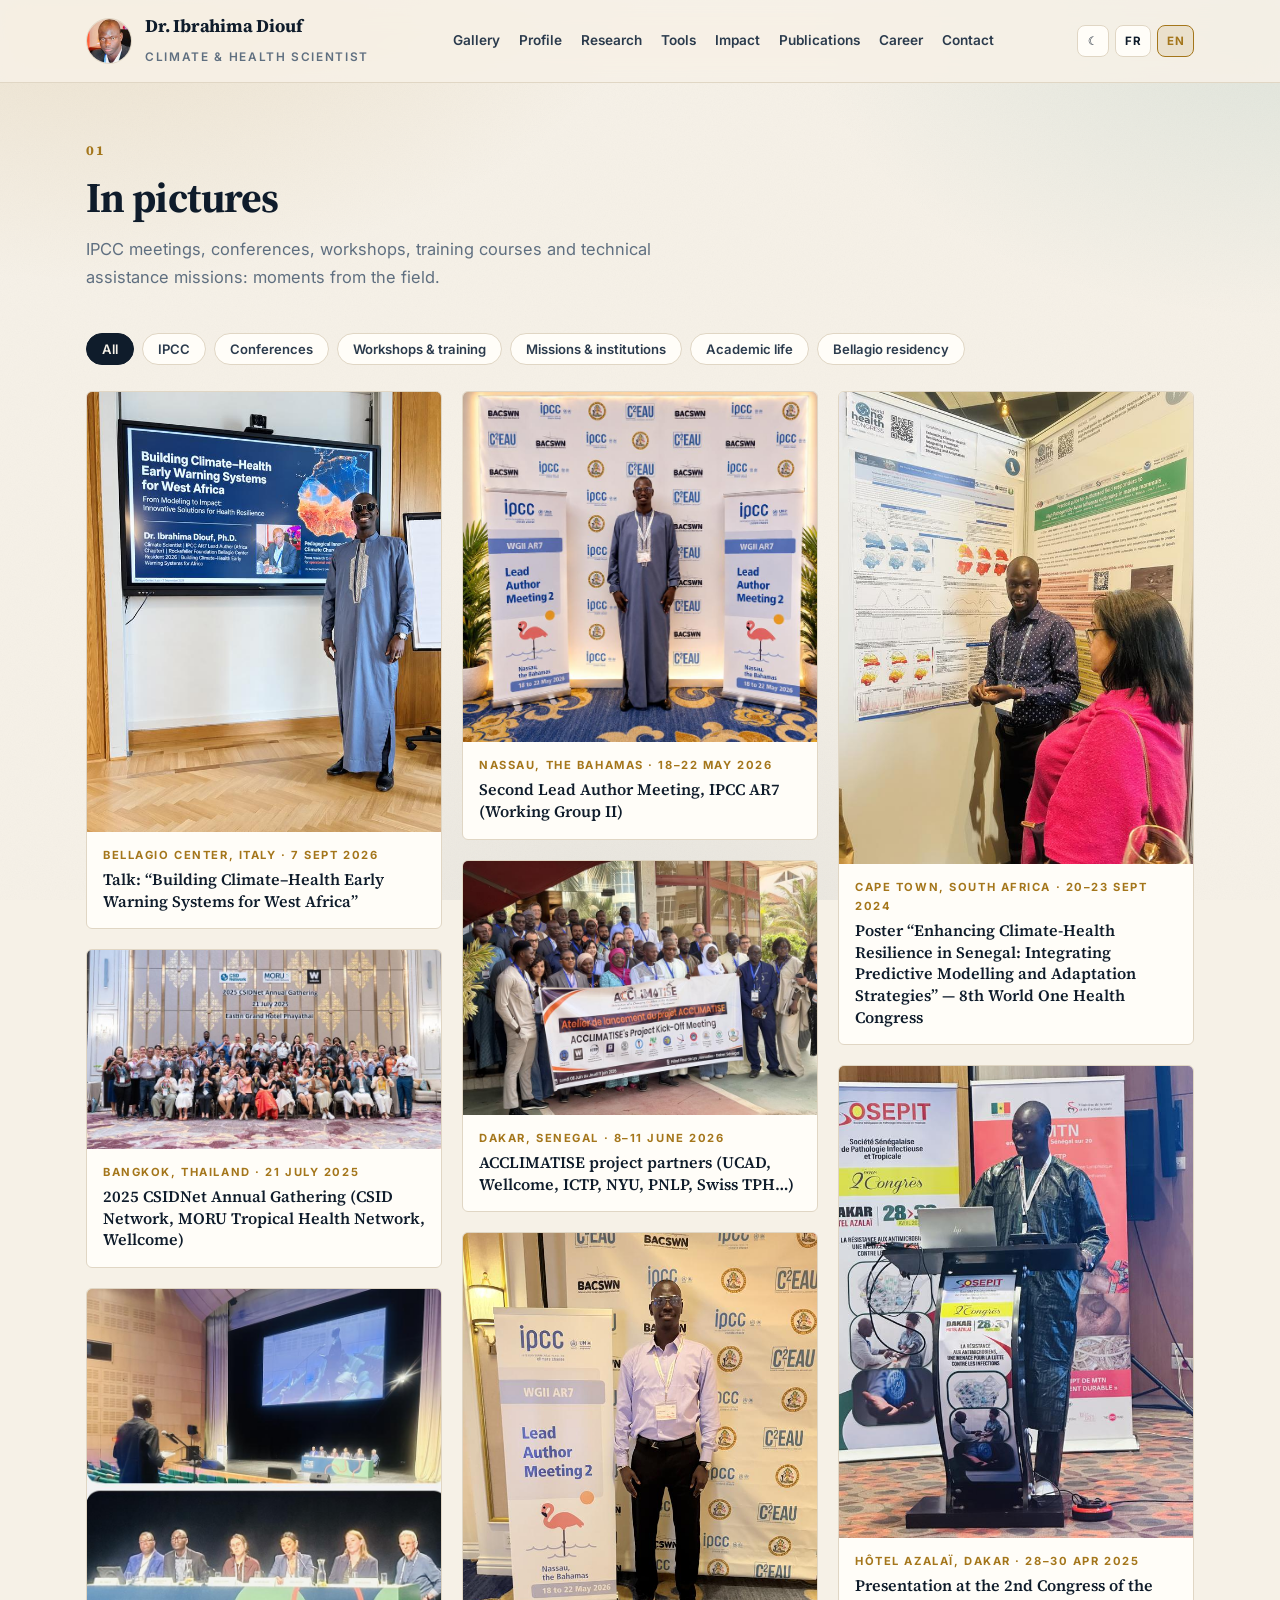
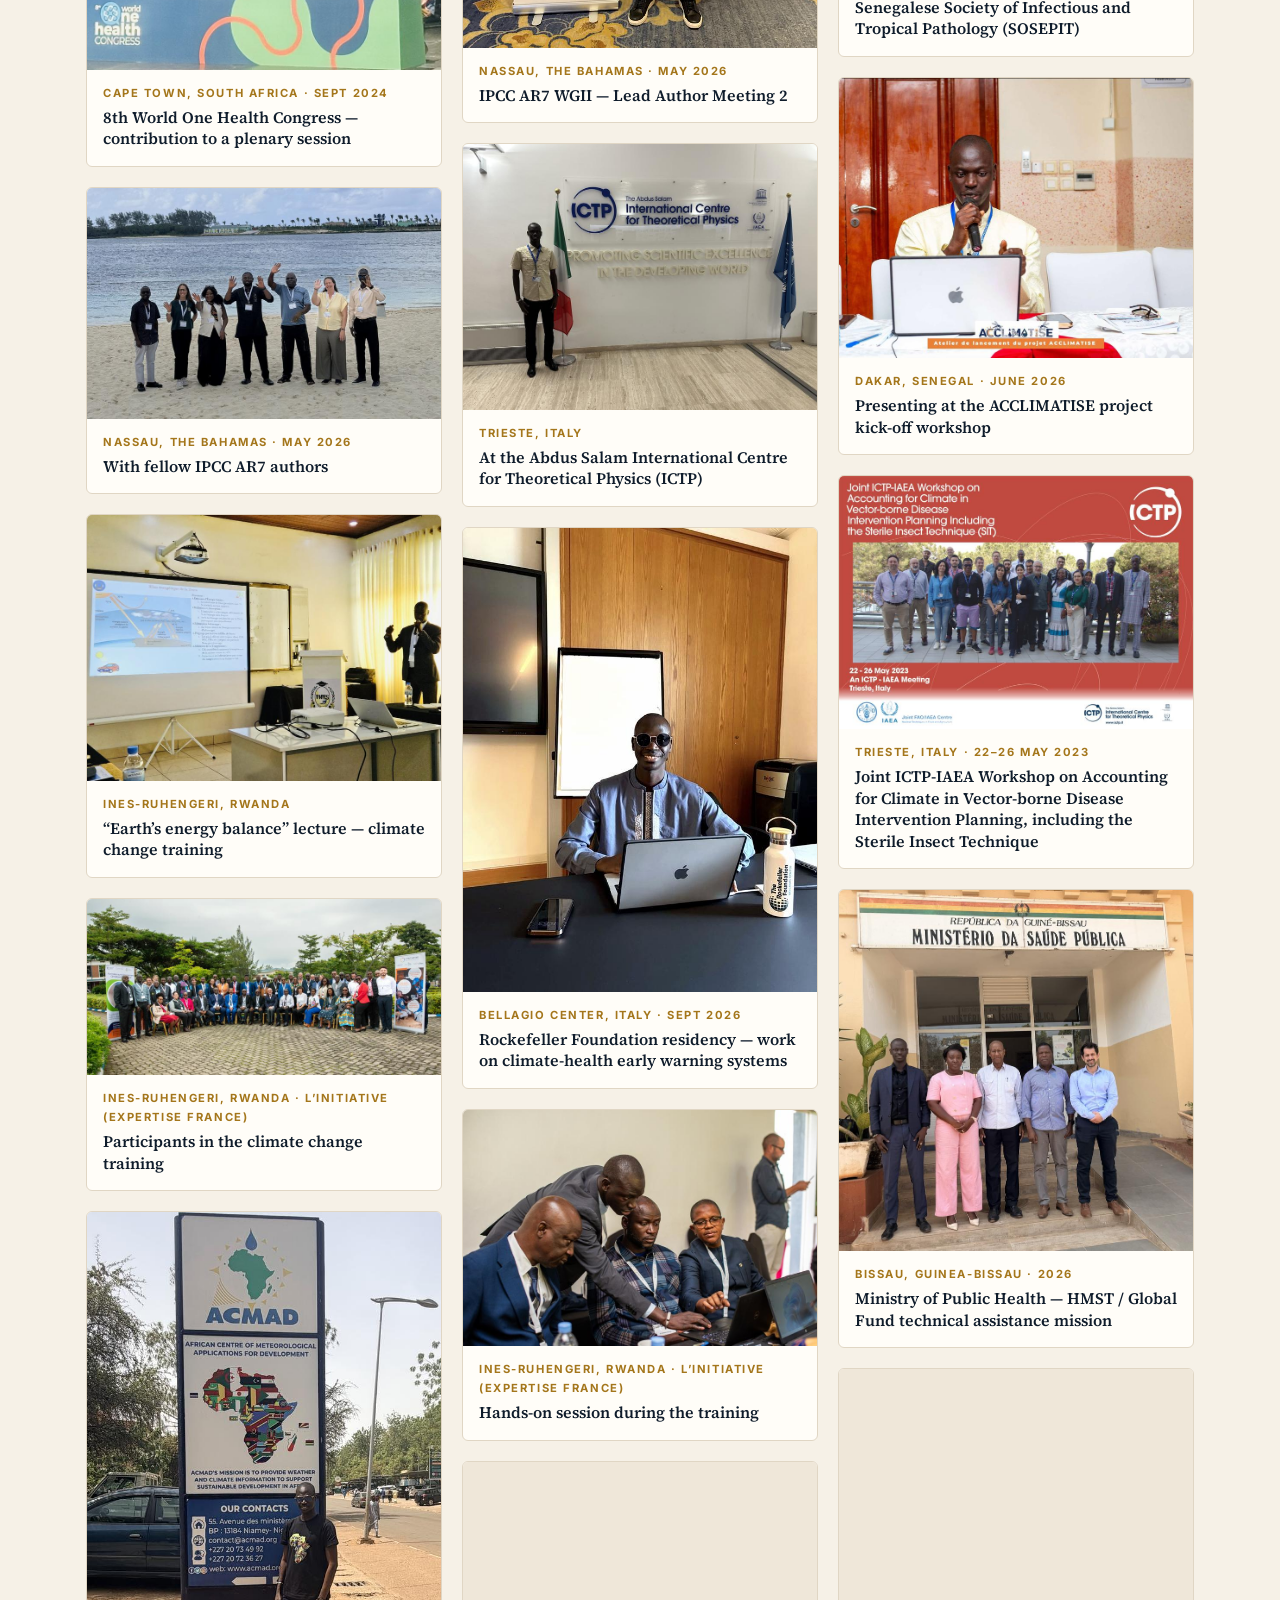
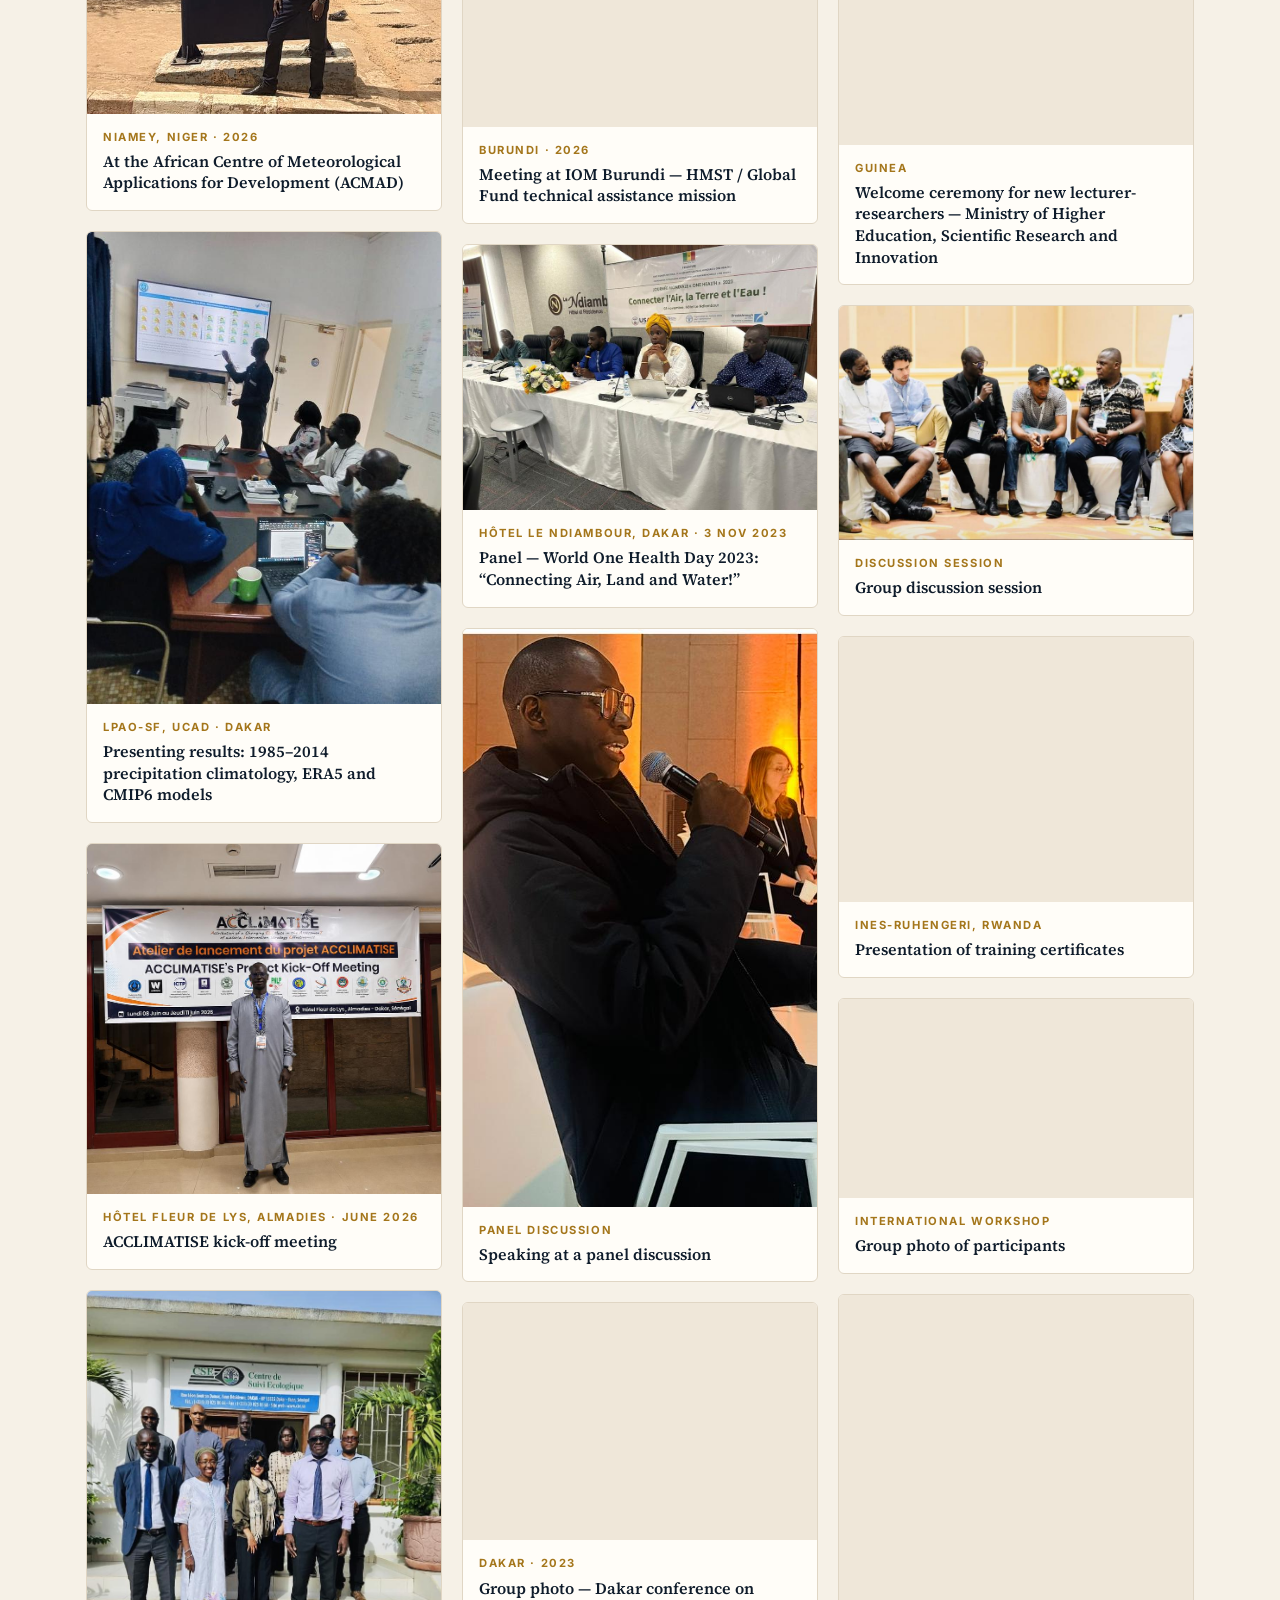
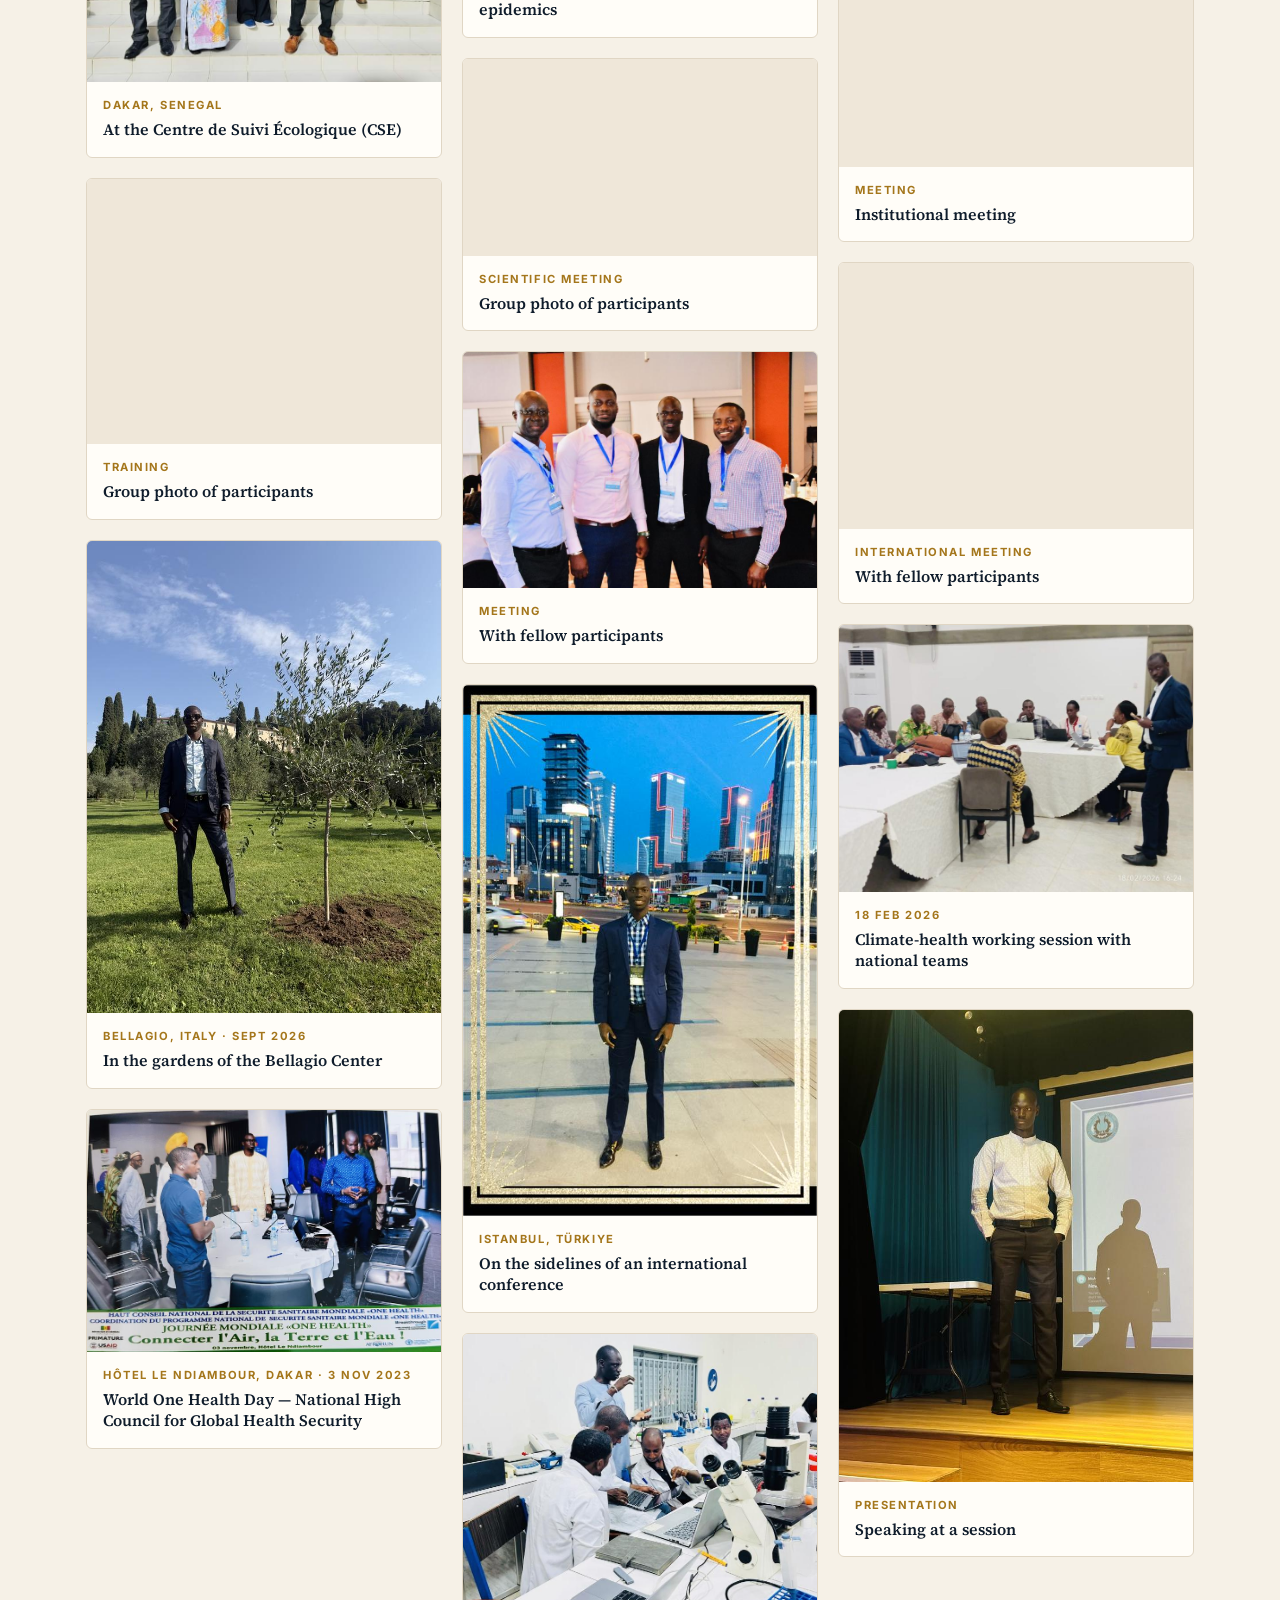
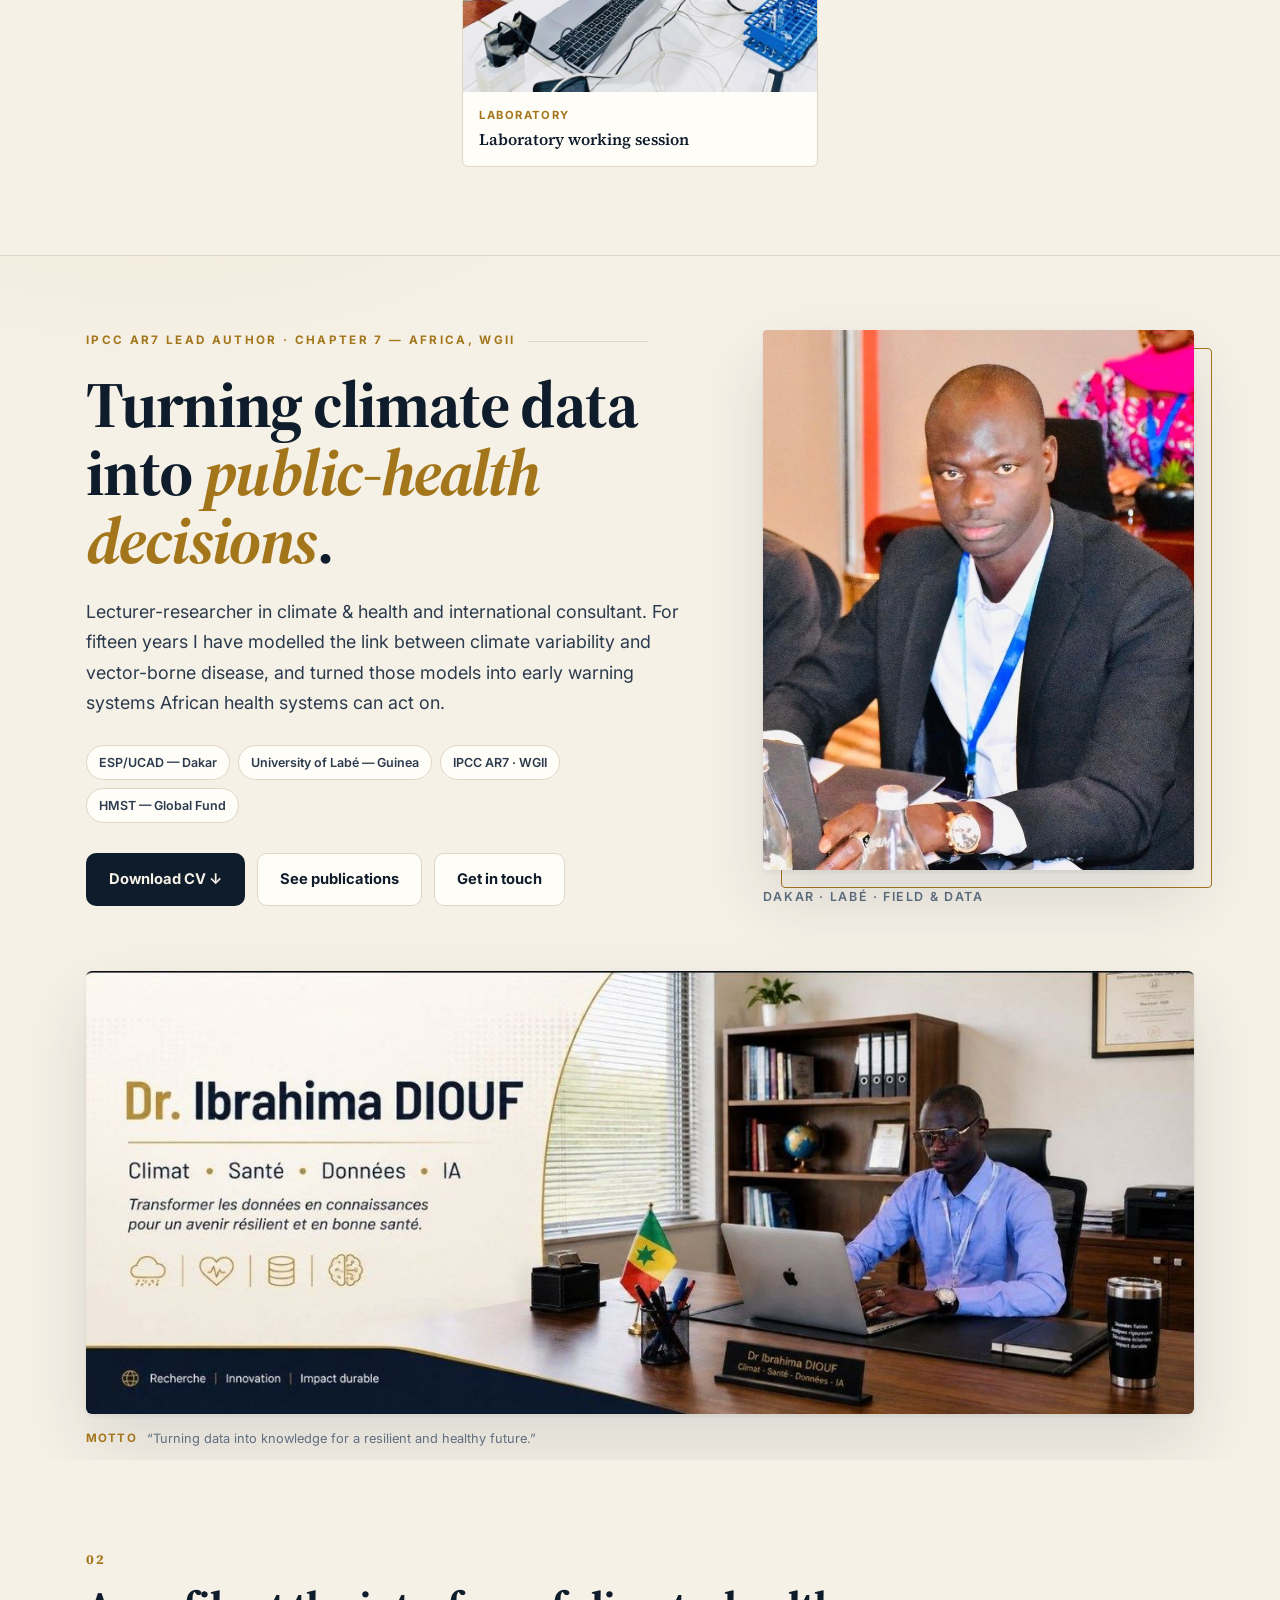
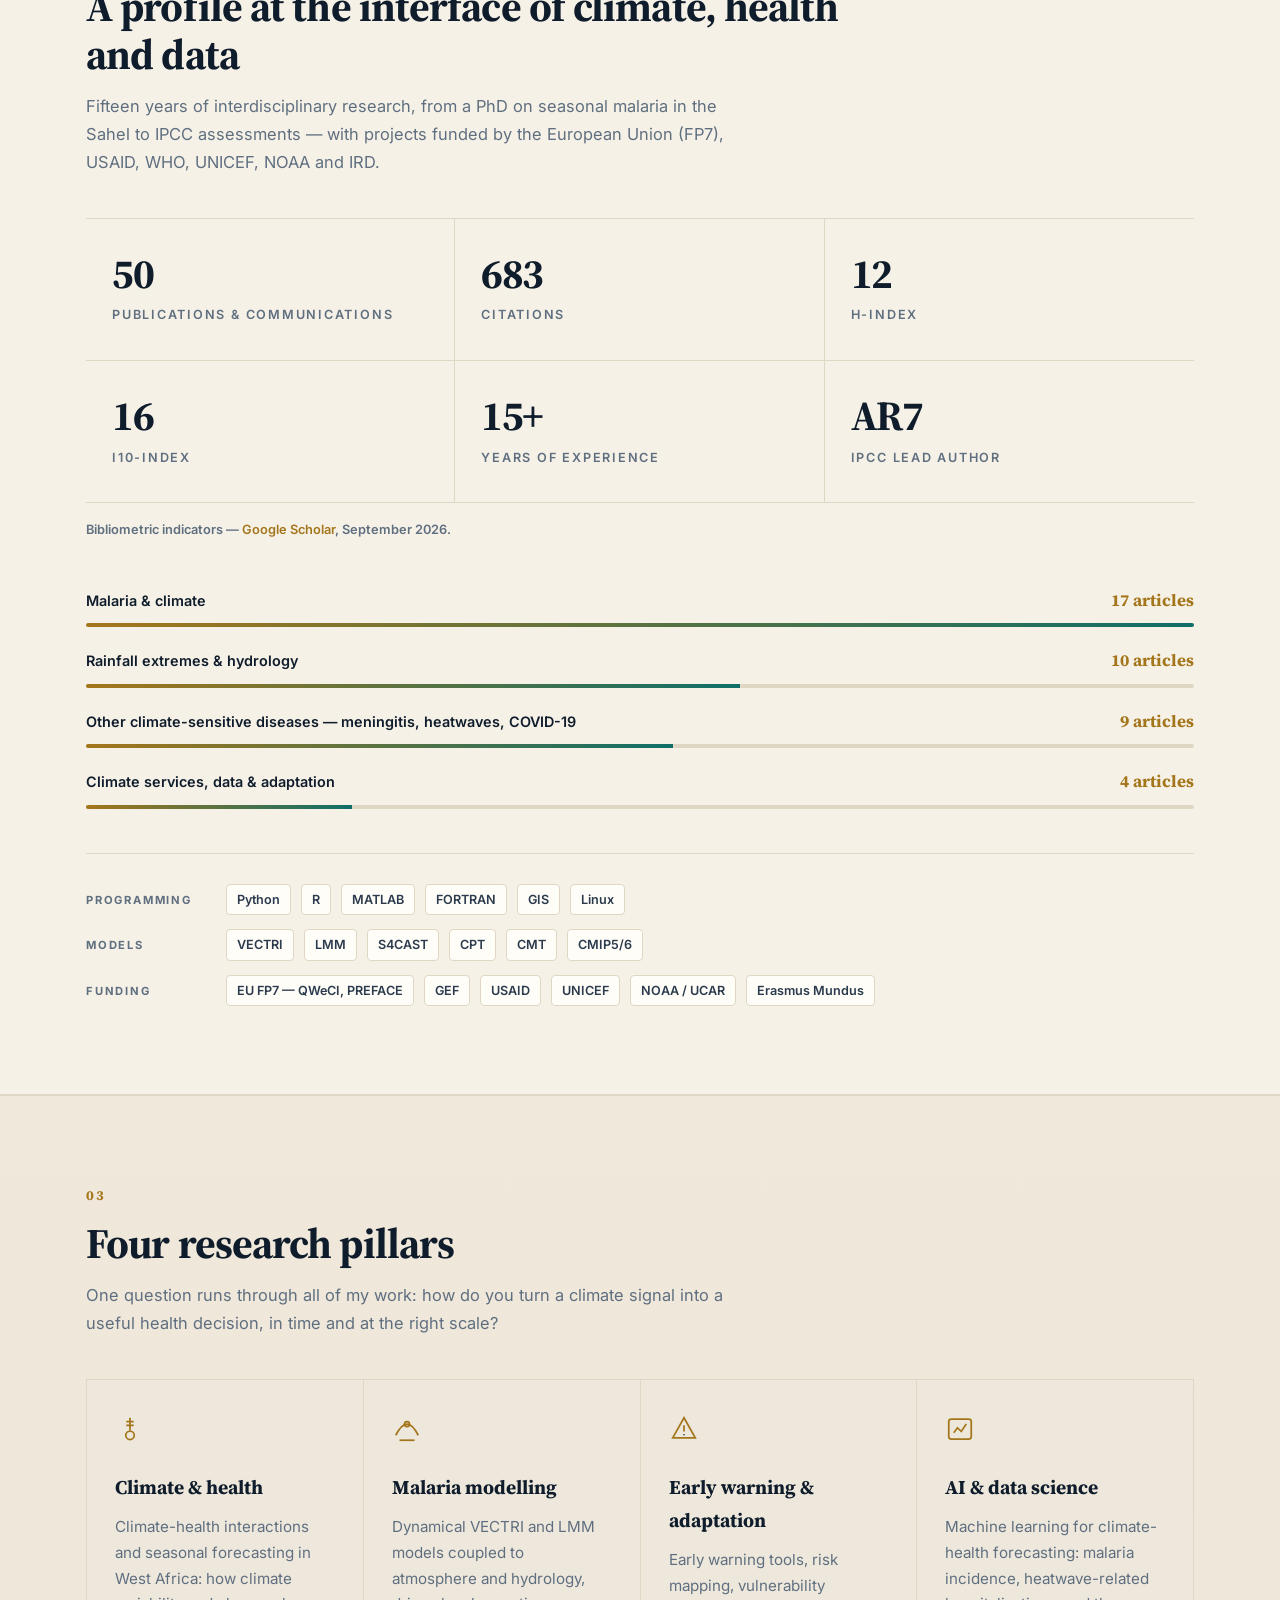
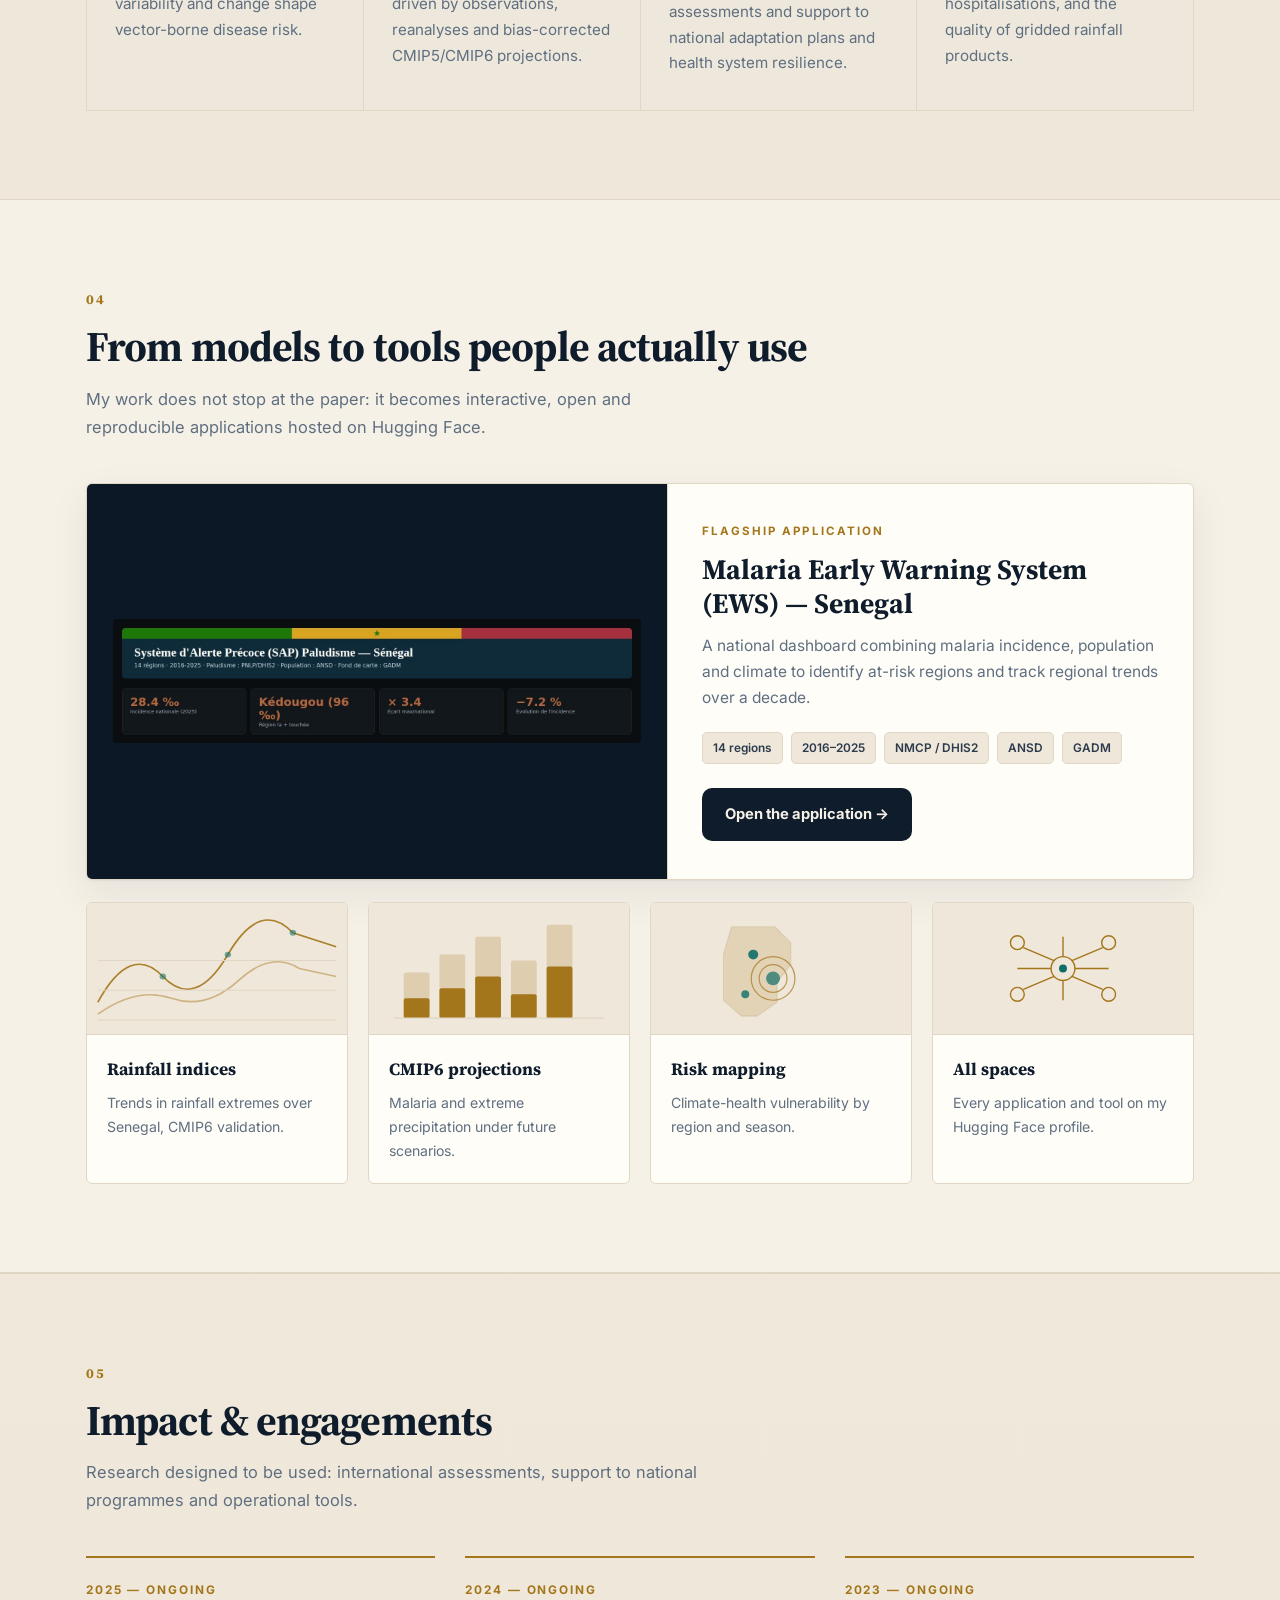
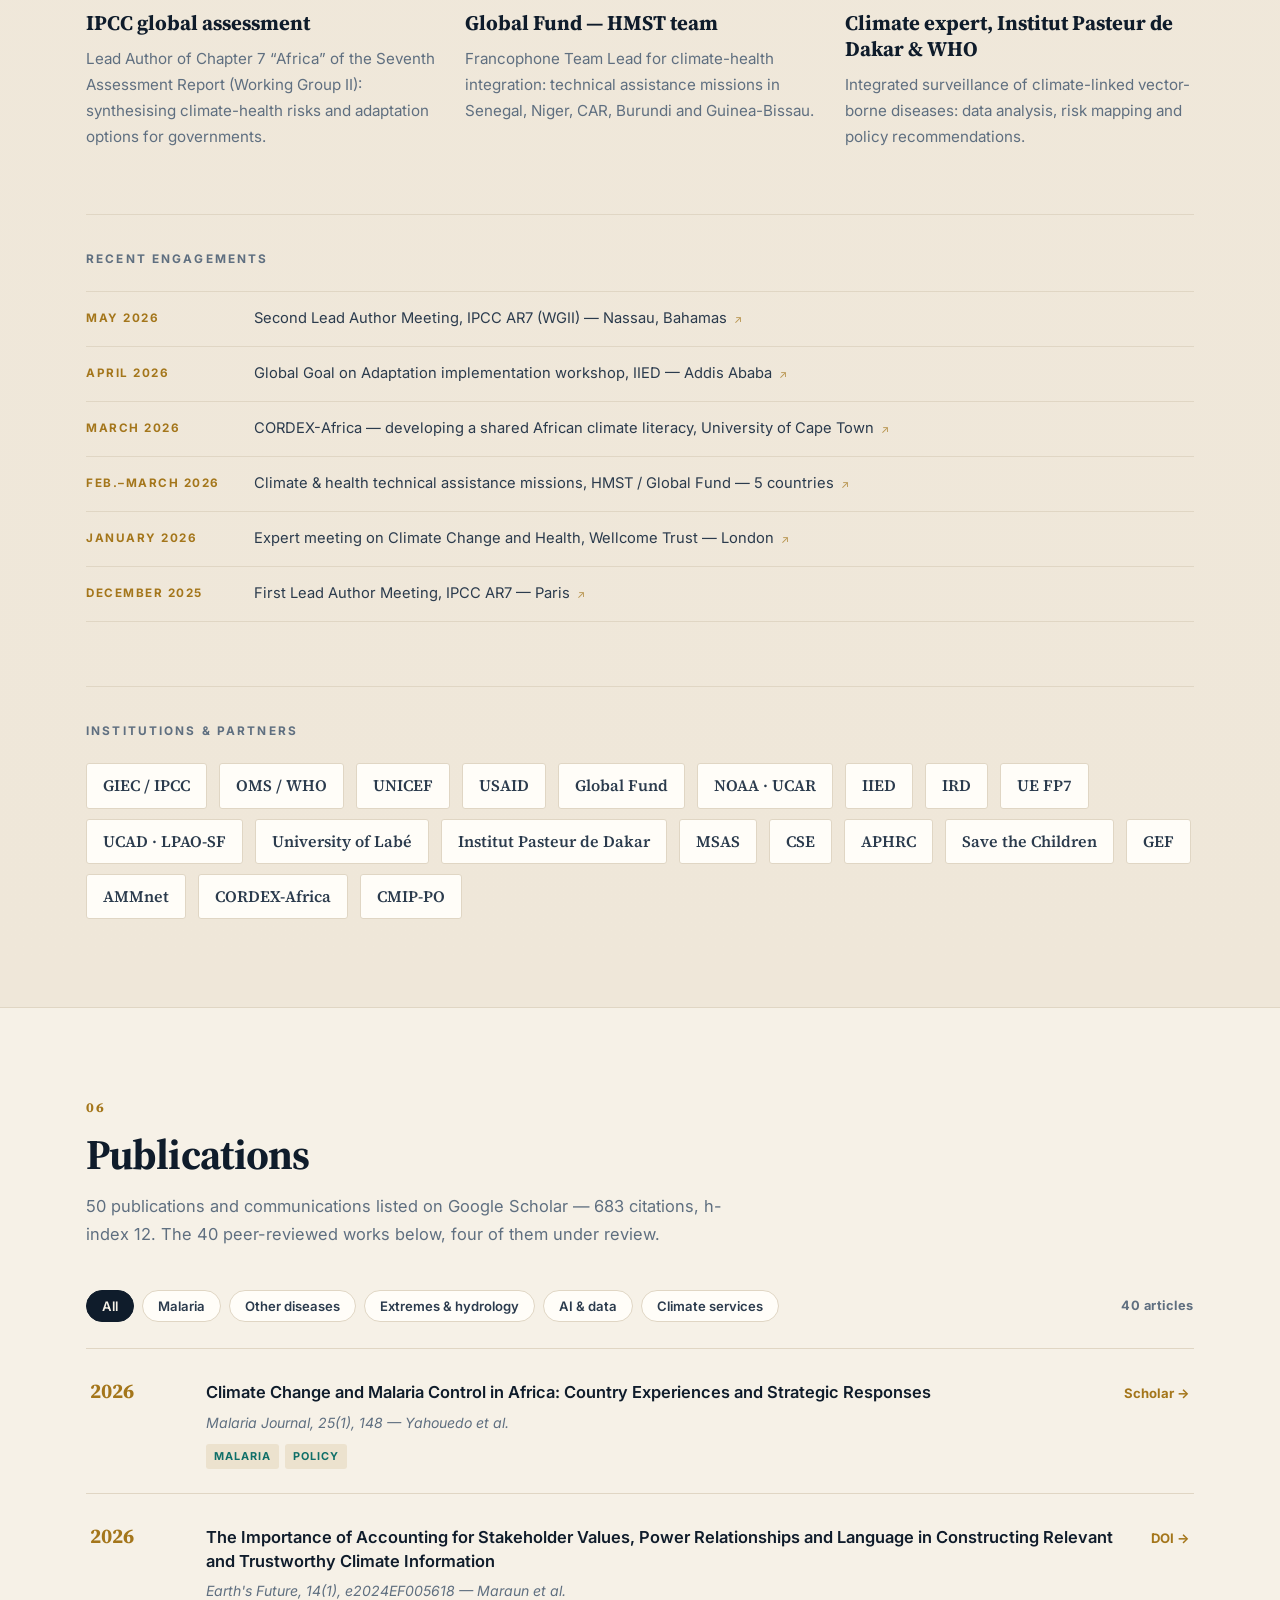
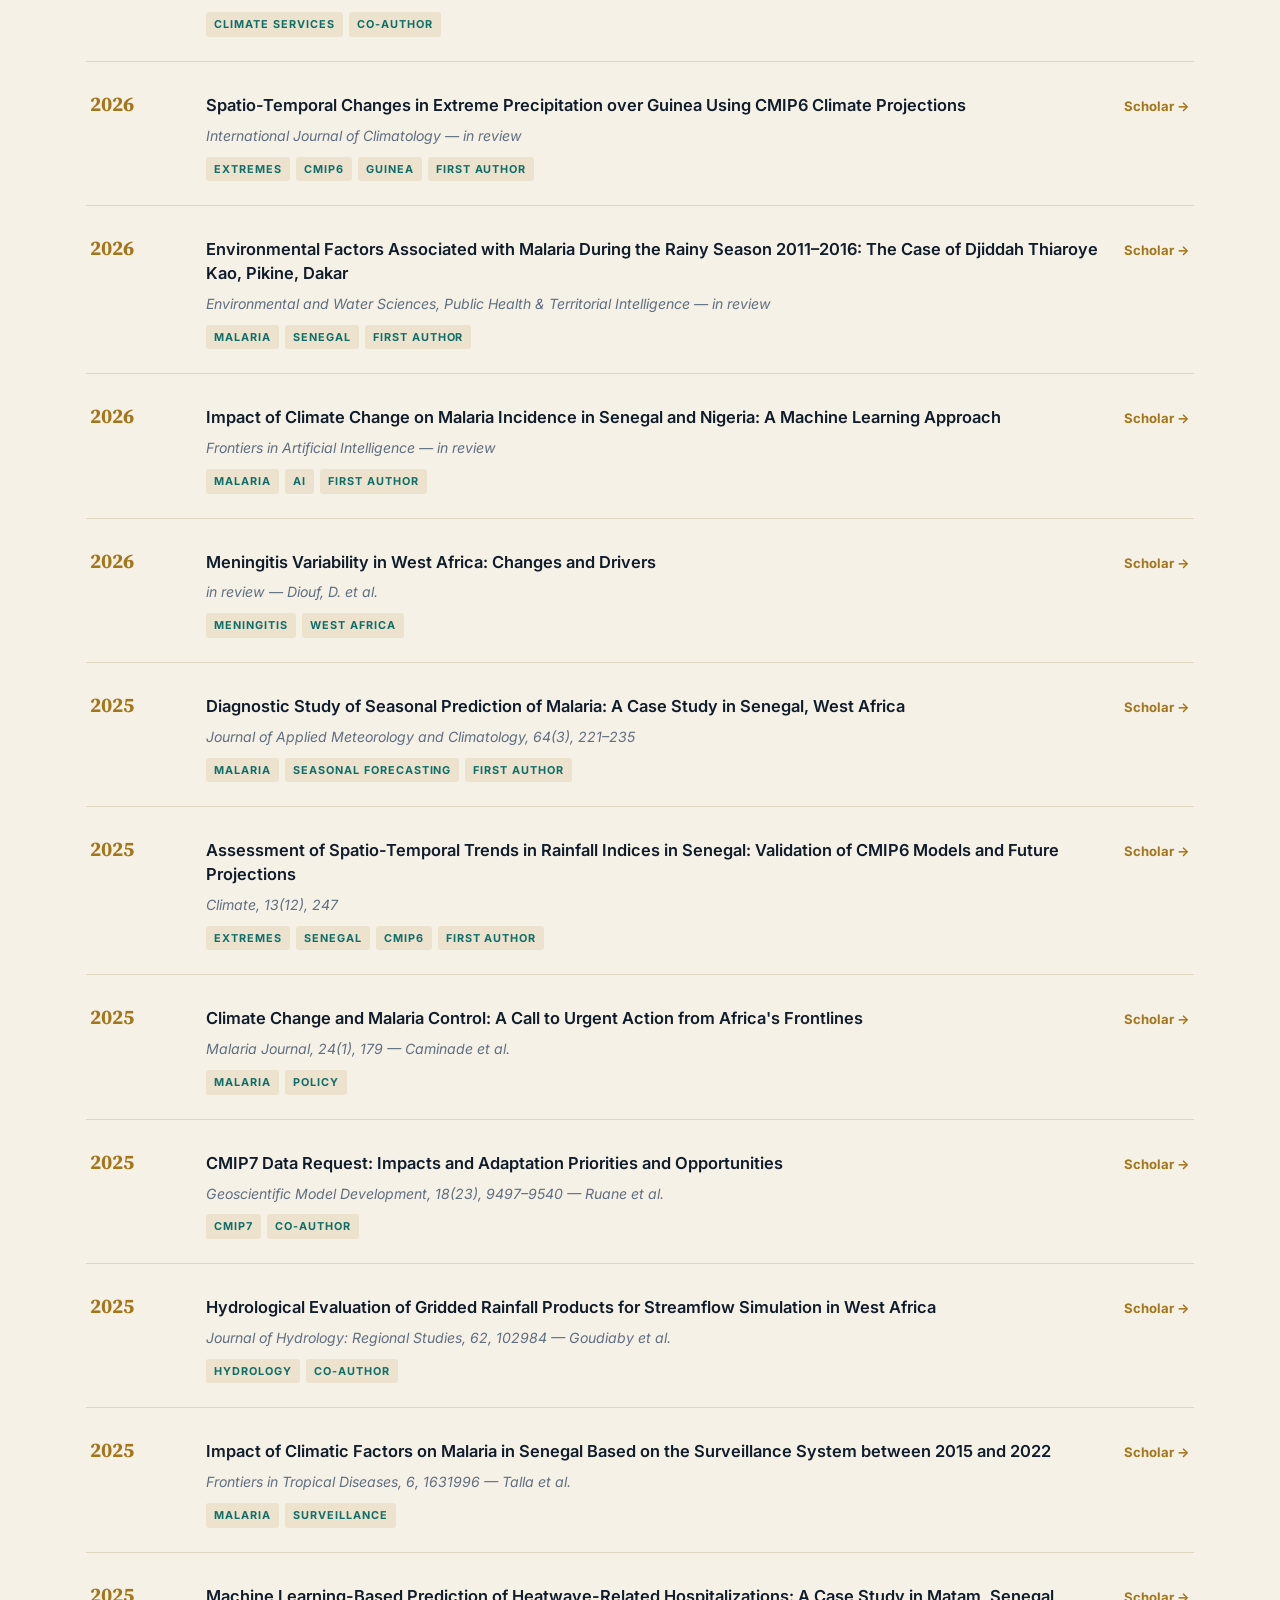
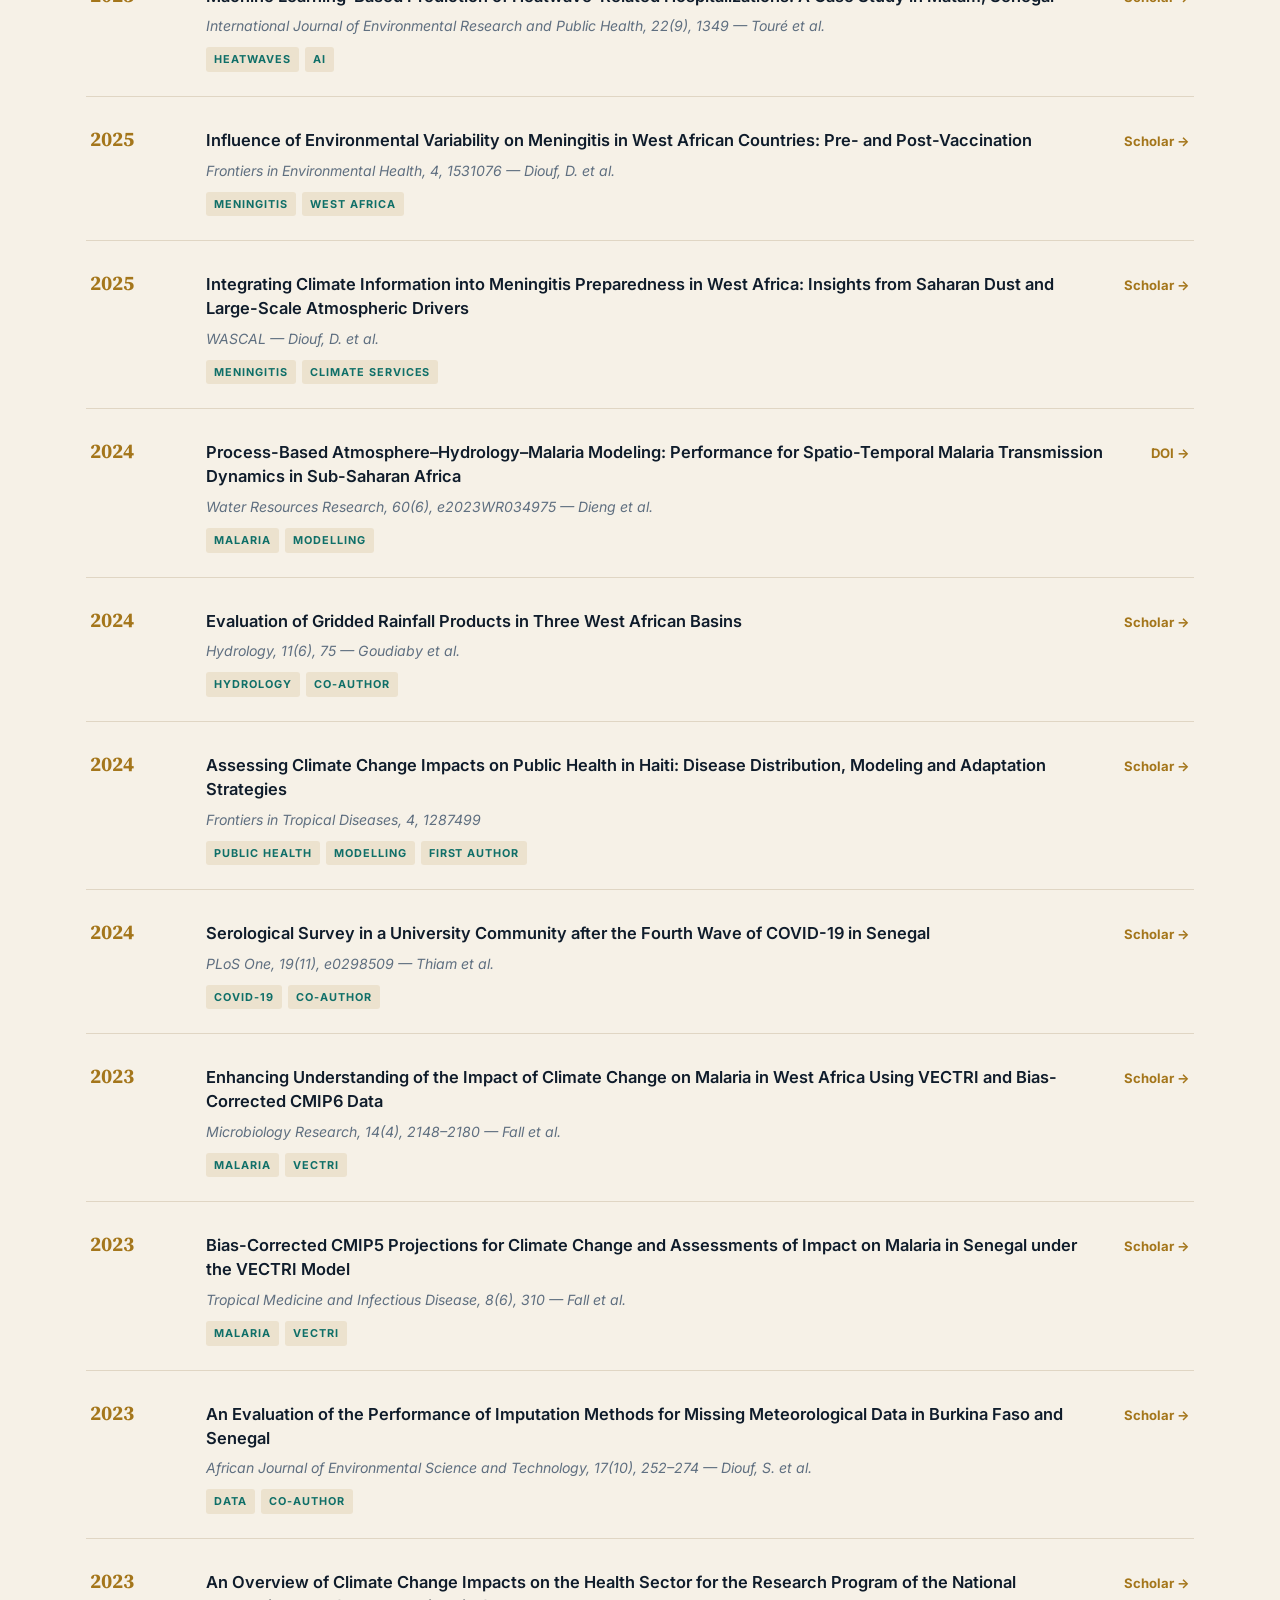
==== index.html @ 61aa3d0d "Add files via upload" ====
<!DOCTYPE html>
<html lang="en">
<head>
<meta charset="utf-8" />
<meta name="viewport" content="width=device-width, initial-scale=1" />
<title>Dr. Ibrahima DIOUF — Climate & Health Scientist</title>
<meta name="description" content="Dr. Ibrahima Diouf — climate &amp; health scientist, IPCC AR7 Lead Author (WGII, Africa chapter), lecturer-researcher and international consultant." />
<meta property="og:title" content="Dr. Ibrahima DIOUF — Climate & Health Scientist" />
<meta property="og:description" content="Climat & santé, alerte précoce, modélisation du paludisme, adaptation, tableaux de bord et publications." />
<meta property="og:type" content="profile" />
<meta property="og:url" content="https://scientific-hub-lab.github.io/Dr-Ibrahima-Diouf/" />
<meta property="og:image" content="https://scientific-hub-lab.github.io/Dr-Ibrahima-Diouf/og-image.jpg" />
<meta property="og:image:width" content="1200" />
<meta property="og:image:height" content="630" />
<meta property="og:image:alt" content="Dr. Ibrahima Diouf - Climate &amp; Health Scientist, IPCC AR7 Lead Author" />
<meta name="twitter:card" content="summary_large_image" />
<meta name="twitter:title" content="Dr. Ibrahima DIOUF - Climate &amp; Health Scientist" />
<meta name="twitter:image" content="https://scientific-hub-lab.github.io/Dr-Ibrahima-Diouf/og-image.jpg" />
<link rel="canonical" href="https://scientific-hub-lab.github.io/Dr-Ibrahima-Diouf/" />
<link rel="icon" type="image/png" href="favicon.png" />
<link rel="apple-touch-icon" href="apple-touch-icon.png" />
<script type="application/ld+json">
{
  "@context": "https://schema.org",
  "@type": "Person",
  "name": "Ibrahima Diouf",
  "honorificPrefix": "Dr.",
  "jobTitle": "Climate & Health Scientist; IPCC AR7 Lead Author (WGII, Chapter 7 Africa)",
  "url": "https://scientific-hub-lab.github.io/Dr-Ibrahima-Diouf/",
  "image": "https://scientific-hub-lab.github.io/Dr-Ibrahima-Diouf/portrait.jpg",
  "affiliation": [
    {"@type": "Organization", "name": "University of Labé, Faculty of Sciences and Techniques", "address": "Hafia, Labé, Guinea"},
    {"@type": "Organization", "name": "Cheikh Anta Diop University (UCAD), Higher Polytechnic School (ESP), LPAO-SF", "address": "Dakar, Senegal"}
  ],
  "alumniOf": {"@type": "CollegeOrUniversity", "name": "Cheikh Anta Diop University (UCAD)"},
  "nationality": "Senegalese",
  "knowsAbout": ["Climate and health", "Malaria modelling", "Early warning systems", "Heatwaves", "Extreme precipitation", "West Africa", "Climate services"],
  "sameAs": [
    "https://scholar.google.com/citations?user=phsMm7sAAAAJ",
    "https://orcid.org/0000-0002-3157-0925",
    "https://www.researchgate.net/profile/Ibrahima-Diouf-8",
    "https://linkedin.com/in/dr-ibrahima-diouf-610872108",
    "https://huggingface.co/idiouf"
  ]
}
</script>
<link rel="preconnect" href="https://fonts.googleapis.com">
<link rel="preconnect" href="https://fonts.gstatic.com" crossorigin>
<link href="https://fonts.googleapis.com/css2?family=Inter:wght@400;500;600;700;800&family=Source+Serif+4:opsz,wght@8..60,400;8..60,600;8..60,700&display=swap" rel="stylesheet">
<style>
:root{
  --paper:#f6f1e7;
  --paper2:#efe7d9;
  --surface:#fffdf8;
  --ink:#0f1c2b;
  --ink-soft:#2b3b4d;
  --muted:#5f6f80;
  --rule:#e0d6c4;
  --gold:#a4761b;
  --gold-soft:rgba(164,118,27,.12);
  --navy:#123252;
  --teal:#0f6f68;
  --shadow:0 1px 2px rgba(16,30,48,.05), 0 14px 40px rgba(16,30,48,.07);
  --shadow-lg:0 2px 4px rgba(16,30,48,.06), 0 30px 70px rgba(16,30,48,.12);
  --maxw:1160px;
  --glow1:rgba(164,118,27,.16);
  --glow2:rgba(15,111,104,.10);
  --glow3:rgba(18,50,82,.07);
  --noise:url("data:image/svg+xml;utf8,<svg xmlns='http://www.w3.org/2000/svg' width='180' height='180'><filter id='n'><feTurbulence type='fractalNoise' baseFrequency='.85' numOctaves='3' stitchTiles='stitch'/><feColorMatrix type='saturate' values='0'/></filter><rect width='180' height='180' filter='url(%23n)' opacity='.05'/></svg>");
  --serif:"Source Serif 4", Georgia, "Times New Roman", serif;
  --sans:"Inter", system-ui, -apple-system, "Segoe UI", Roboto, Arial, sans-serif;
}
html[data-theme="dark"]{
  --paper:#070e18;
  --paper2:#0b1826;
  --surface:#101f2f;
  --ink:#f1f6fb;
  --ink-soft:#dbe6f1;
  --muted:#9db0c3;
  --rule:rgba(255,255,255,.11);
  --gold:#e2b869;
  --gold-soft:rgba(226,184,105,.14);
  --navy:#8fc0ef;
  --teal:#4fd1c5;
  --shadow:0 1px 2px rgba(0,0,0,.4), 0 14px 40px rgba(0,0,0,.35);
  --shadow-lg:0 2px 4px rgba(0,0,0,.45), 0 30px 70px rgba(0,0,0,.5);
  --glow1:rgba(226,184,105,.13);
  --glow2:rgba(79,209,197,.09);
  --glow3:rgba(90,150,220,.08);
  --noise:url("data:image/svg+xml;utf8,<svg xmlns='http://www.w3.org/2000/svg' width='180' height='180'><filter id='n'><feTurbulence type='fractalNoise' baseFrequency='.85' numOctaves='3' stitchTiles='stitch'/><feColorMatrix type='saturate' values='0'/></filter><rect width='180' height='180' filter='url(%23n)' opacity='.045'/></svg>");
}
*{box-sizing:border-box}
html,body{margin:0;padding:0}
html{scroll-behavior:smooth;scroll-padding-top:96px}
body{
  background-color:var(--paper);
  background-image:
    radial-gradient(1000px 620px at 6% -10%, var(--glow1), transparent 60%),
    radial-gradient(820px 520px at 100% 2%, var(--glow2), transparent 58%),
    radial-gradient(900px 700px at 50% 108%, var(--glow3), transparent 62%),
    var(--noise);
  background-attachment:fixed,fixed,fixed,fixed;
  background-repeat:no-repeat,no-repeat,no-repeat,repeat;
  color:var(--ink);
  font-family:var(--sans);font-size:17px;line-height:1.7;
  -webkit-font-smoothing:antialiased;
  transition:background-color .35s ease,color .35s ease;
}
a{color:inherit;text-decoration:none}
img{max-width:100%;display:block}
.wrap{max-width:var(--maxw);margin:0 auto;padding:0 26px}
.serif{font-family:var(--serif)}

/* ---------- header ---------- */
header.site{
  position:sticky;top:0;z-index:80;
  background:color-mix(in srgb, var(--paper) 88%, transparent);
  backdrop-filter:saturate(180%) blur(14px);
  border-bottom:1px solid var(--rule);
}
.hrow{display:flex;align-items:center;justify-content:space-between;gap:18px;padding:12px 0}
.ident{display:flex;align-items:center;gap:13px;min-width:0}
.ident img{width:46px;height:46px;border-radius:50%;object-fit:cover;border:1px solid var(--rule);flex:none}
.ident .nm{font-family:var(--serif);font-weight:700;font-size:1.12rem;line-height:1.1;letter-spacing:-.2px;white-space:nowrap}
.ident .rl{font-size:.74rem;letter-spacing:.14em;text-transform:uppercase;color:var(--muted);font-weight:600;white-space:nowrap}
nav.main{display:flex;align-items:center;gap:19px}
nav.main a{font-size:.85rem;font-weight:600;color:var(--ink-soft);position:relative;padding:4px 0;white-space:nowrap}
nav.main a::after{content:"";position:absolute;left:0;right:100%;bottom:0;height:1.5px;background:var(--gold);transition:right .28s ease}
nav.main a:hover::after{right:0}
.tools{display:flex;align-items:center;gap:6px}
.tbtn{
  border:1px solid var(--rule);background:var(--surface);color:var(--ink);
  font-family:var(--sans);font-size:.72rem;font-weight:700;letter-spacing:.04em;
  height:32px;min-width:32px;padding:0 9px;border-radius:8px;cursor:pointer;
  display:inline-flex;align-items:center;justify-content:center;transition:.2s ease;
}
.tbtn:hover{border-color:var(--gold);color:var(--gold)}
.tbtn[aria-pressed="true"]{background:var(--gold-soft);border-color:var(--gold);color:var(--gold)}
.burger{display:none;flex-direction:column;gap:4px;padding:8px;border:1px solid var(--rule);border-radius:8px;background:var(--surface);cursor:pointer}
.burger span{width:18px;height:1.6px;background:var(--ink);display:block}

/* ---------- hero ---------- */
.hero{padding:74px 0 10px;position:relative;overflow:hidden}
.hero::before{
  content:"";position:absolute;inset:-160px 0 auto 0;height:420px;pointer-events:none;
  background:radial-gradient(60% 100% at 12% 0%, var(--gold-soft), transparent 72%);opacity:.6;
}
.hero-grid{display:grid;grid-template-columns:1.18fr .82fr;gap:56px;align-items:center;position:relative}
.kicker{display:flex;align-items:center;gap:12px;margin-bottom:20px}
.kicker span{font-size:.73rem;letter-spacing:.2em;text-transform:uppercase;font-weight:700;color:var(--gold)}
.kicker i{flex:1;height:1px;background:var(--rule);display:block;max-width:120px}
h1.display{
  font-family:var(--serif);font-weight:700;
  font-size:clamp(2.5rem,5.1vw,4.15rem);line-height:1.04;letter-spacing:-1.6px;
  margin:0 0 22px;
}
h1.display em{font-style:italic;color:var(--gold)}
.lead{font-size:1.12rem;color:var(--ink-soft);max-width:60ch;margin:0 0 26px}
.cred{display:flex;flex-wrap:wrap;gap:8px;margin-bottom:30px}
.cred a,.cred span{
  font-size:.78rem;font-weight:600;color:var(--ink-soft);
  border:1px solid var(--rule);background:var(--surface);
  padding:6px 12px;border-radius:999px;transition:.2s ease;
}
.cred a:hover{border-color:var(--gold);color:var(--gold)}
.cta{display:flex;flex-wrap:wrap;gap:12px}
.btn{
  display:inline-flex;align-items:center;gap:9px;padding:13px 22px;border-radius:10px;
  font-weight:700;font-size:.92rem;border:1px solid transparent;transition:.22s ease;
}
.btn.solid{background:var(--ink);color:var(--paper)}
.btn.solid:hover{transform:translateY(-2px);box-shadow:var(--shadow)}
.btn.ghost{border-color:var(--rule);background:var(--surface);color:var(--ink)}
.btn.ghost:hover{border-color:var(--gold);color:var(--gold);transform:translateY(-2px)}
.portrait{position:relative}
.portrait img{
  width:100%;aspect-ratio:4/5;object-fit:cover;object-position:50% 14%;
  border-radius:4px;box-shadow:var(--shadow-lg);
}
.portrait::after{
  content:"";position:absolute;inset:18px -18px -18px 18px;border:1px solid var(--gold);
  border-radius:4px;z-index:-1;
}
.pcap{
  margin-top:16px;font-size:.78rem;letter-spacing:.13em;text-transform:uppercase;
  color:var(--muted);font-weight:600;
}
figure.banner{margin:64px 0 0}
figure.banner img{border-radius:6px;box-shadow:var(--shadow-lg);width:100%}
figure.banner figcaption{
  margin-top:14px;font-size:.8rem;color:var(--muted);
  display:flex;gap:10px;align-items:center;
}
figure.banner figcaption b{color:var(--gold);font-weight:700;letter-spacing:.1em;text-transform:uppercase;font-size:.72rem}

/* ---------- sections ---------- */
section{padding:88px 0;position:relative;background:transparent}
.sec-head{margin-bottom:42px;max-width:760px}
.sec-num{
  font-family:var(--serif);font-size:.85rem;font-weight:700;color:var(--gold);
  letter-spacing:.18em;display:block;margin-bottom:12px;
}
.sec-head h2{
  font-family:var(--serif);font-weight:700;font-size:clamp(1.9rem,3.3vw,2.9rem);
  line-height:1.12;letter-spacing:-.9px;margin:0 0 14px;
}
.sec-head p{color:var(--muted);margin:0;font-size:1.03rem;max-width:64ch}
.rule{height:1px;background:var(--rule);border:0;margin:0}
.alt{background:linear-gradient(180deg, color-mix(in srgb, var(--paper2) 92%, transparent), var(--paper2));border-block:1px solid var(--rule)}

/* ---------- metrics ---------- */
.metrics{display:grid;grid-template-columns:repeat(4,1fr);gap:0;border-top:1px solid var(--rule);border-bottom:1px solid var(--rule)}
.metric{padding:34px 26px;border-right:1px solid var(--rule)}
.metric:last-child{border-right:0}
.metric .val{font-family:var(--serif);font-weight:700;font-size:2.9rem;line-height:1;letter-spacing:-1.5px}
.metric .lbl{margin-top:10px;font-size:.79rem;letter-spacing:.14em;text-transform:uppercase;color:var(--muted);font-weight:600}
.bars{display:grid;grid-template-columns:repeat(auto-fit,minmax(280px,1fr));gap:26px 48px;margin-top:52px}
.bar-row .bt{display:flex;justify-content:space-between;font-size:.88rem;font-weight:600;margin-bottom:9px}
.bar-row .bt span:last-child{color:var(--gold);font-variant-numeric:tabular-nums}
.track{height:4px;background:var(--rule);border-radius:99px;overflow:hidden}
.fill{height:100%;width:0;background:linear-gradient(90deg,var(--gold),var(--teal));transition:width 1.5s cubic-bezier(.2,.8,.2,1)}

/* ---------- pillars ---------- */
.pillars{display:grid;grid-template-columns:repeat(auto-fit,minmax(250px,1fr));gap:1px;background:var(--rule);border:1px solid var(--rule)}
.pillar{background:color-mix(in srgb, var(--surface) 55%, transparent);padding:34px 28px;transition:.3s ease}
.pillar:hover{background:var(--surface)}
.pillar svg{width:30px;height:30px;stroke:var(--gold);fill:none;stroke-width:1.4;margin-bottom:18px}
.pillar h3{font-family:var(--serif);font-size:1.22rem;margin:0 0 10px;font-weight:700}
.pillar p{margin:0;color:var(--muted);font-size:.95rem}
.alt .pillar{background:color-mix(in srgb, var(--surface) 45%, transparent)}
.alt .pillar:hover{background:var(--surface)}

/* ---------- dashboards ---------- */
.dash-feature{
  display:grid;grid-template-columns:1.05fr .95fr;gap:0;
  border:1px solid var(--rule);border-radius:6px;overflow:hidden;background:var(--surface);
  box-shadow:var(--shadow);
}
.dash-feature .shot{background:#0d1826;display:flex;align-items:center;justify-content:center;padding:26px;border-right:1px solid var(--rule)}
.dash-feature .shot img{width:100%;height:auto;object-fit:contain;border-radius:4px}
.dash-feature .meta{padding:38px 34px}
.tagline{font-size:.72rem;letter-spacing:.18em;text-transform:uppercase;color:var(--gold);font-weight:700}
.dash-feature h3{font-family:var(--serif);font-size:1.75rem;margin:12px 0 12px;line-height:1.2}
.dash-feature p{color:var(--muted);margin:0 0 20px;font-size:.97rem}
.kv{display:flex;flex-wrap:wrap;gap:8px;margin-bottom:24px}
.kv span{font-size:.74rem;font-weight:600;color:var(--ink-soft);background:var(--paper2);border:1px solid var(--rule);padding:5px 10px;border-radius:5px}
.dash-grid{display:grid;grid-template-columns:repeat(auto-fit,minmax(240px,1fr));gap:20px;margin-top:22px}
.dash-card{
  border:1px solid var(--rule);border-radius:6px;overflow:hidden;background:var(--surface);
  transition:.28s ease;display:flex;flex-direction:column;
}
.dash-card:hover{transform:translateY(-4px);box-shadow:var(--shadow-lg);border-color:var(--gold)}
.dash-card .thumb{height:132px;background:var(--paper2);border-bottom:1px solid var(--rule)}
.dash-card .thumb svg{width:100%;height:100%}
.dash-card .body{padding:20px}
.dash-card h4{font-family:var(--serif);font-size:1.08rem;margin:0 0 7px}
.dash-card p{margin:0;font-size:.88rem;color:var(--muted)}

/* ---------- impact ---------- */
.impact{display:grid;grid-template-columns:repeat(3,1fr);gap:30px}
.case{border-top:2px solid var(--gold);padding-top:22px}
.case .yr{font-size:.74rem;letter-spacing:.16em;text-transform:uppercase;color:var(--gold);font-weight:700}
.case h3{font-family:var(--serif);font-size:1.3rem;margin:10px 0 10px;line-height:1.25}
.case p{margin:0;color:var(--muted);font-size:.95rem}
.partners{margin-top:64px;padding-top:34px;border-top:1px solid var(--rule)}
.partners .plabel{font-size:.74rem;letter-spacing:.18em;text-transform:uppercase;color:var(--muted);font-weight:700;margin-bottom:22px}
.plist{display:flex;flex-wrap:wrap;gap:10px 12px}
.plist span{
  font-family:var(--serif);font-size:1rem;font-weight:600;color:var(--ink-soft);
  padding:8px 16px;border:1px solid var(--rule);border-radius:3px;background:var(--surface);
  transition:.24s ease;
}
.plist span:hover{color:var(--gold);border-color:var(--gold)}

/* ---------- publications ---------- */
.filters{display:flex;flex-wrap:wrap;gap:8px;margin-bottom:26px}
.fbtn{
  border:1px solid var(--rule);background:var(--surface);color:var(--ink-soft);
  font-family:var(--sans);font-size:.82rem;font-weight:600;padding:7px 15px;border-radius:999px;cursor:pointer;transition:.2s ease;
}
.fbtn:hover{border-color:var(--gold);color:var(--gold)}
.fbtn.on{background:var(--ink);border-color:var(--ink);color:var(--paper)}
.pubs{border-top:1px solid var(--rule)}
.pub{
  display:grid;grid-template-columns:92px 1fr auto;gap:24px;align-items:baseline;
  padding:24px 4px;border-bottom:1px solid var(--rule);transition:.25s ease;
}
.pub:hover{background:var(--surface);padding-left:14px;padding-right:14px}
.pub .yr{font-family:var(--serif);font-weight:700;font-size:1.3rem;color:var(--gold)}
.pub h4{margin:0 0 6px;font-size:1.03rem;font-weight:600;line-height:1.45}
.pub .src{font-size:.88rem;color:var(--muted);font-style:italic}
.pub .tags{display:flex;gap:6px;flex-wrap:wrap;margin-top:9px}
.pub .tags b{font-size:.68rem;letter-spacing:.09em;text-transform:uppercase;font-weight:700;color:var(--teal);background:var(--gold-soft);padding:3px 8px;border-radius:3px}
.pub .go{font-size:.82rem;font-weight:700;color:var(--gold);white-space:nowrap}

/* ---------- timeline ---------- */
.tl{position:relative;margin-left:6px}
.tl::before{content:"";position:absolute;left:0;top:6px;bottom:6px;width:1px;background:var(--rule)}
.tl-item{position:relative;padding:0 0 34px 34px}
.tl-item::before{
  content:"";position:absolute;left:-4px;top:9px;width:9px;height:9px;border-radius:50%;
  background:var(--paper);border:1.6px solid var(--gold);
}
.alt .tl-item::before{background:var(--paper2)}
.tl-item .yr{font-size:.76rem;letter-spacing:.14em;text-transform:uppercase;color:var(--gold);font-weight:700}
.tl-item h4{font-family:var(--serif);font-size:1.16rem;margin:6px 0 5px}
.tl-item p{margin:0;color:var(--muted);font-size:.94rem;max-width:70ch}

/* ---------- contact ---------- */
.contact-grid{display:grid;grid-template-columns:1.1fr .9fr;gap:56px;align-items:start}
.cbox{border:1px solid var(--rule);border-radius:6px;background:var(--surface);padding:30px;box-shadow:var(--shadow)}
.cline{display:flex;gap:14px;padding:13px 0;border-bottom:1px solid var(--rule);font-size:.95rem;align-items:baseline}
.cline:last-child{border-bottom:0}
.cline b{font-size:.72rem;letter-spacing:.14em;text-transform:uppercase;color:var(--muted);min-width:108px;font-weight:700}
.cline a{color:var(--navy);font-weight:600;border-bottom:1px solid transparent}
.cline a:hover{border-color:var(--gold);color:var(--gold)}
.slinks{display:flex;flex-wrap:wrap;gap:10px;margin-top:26px}
.slinks a{
  display:inline-flex;align-items:center;gap:8px;padding:10px 16px;border:1px solid var(--rule);
  border-radius:8px;font-size:.85rem;font-weight:600;background:var(--surface);transition:.22s ease;
}
.slinks a:hover{border-color:var(--gold);color:var(--gold);transform:translateY(-2px)}
.slinks svg{width:15px;height:15px;fill:currentColor}
footer.site{border-top:1px solid var(--rule);padding:40px 0;background:var(--paper2)}
.frow{display:flex;justify-content:space-between;gap:18px;flex-wrap:wrap;align-items:center;font-size:.86rem;color:var(--muted)}
.frow .fname{font-family:var(--serif);font-weight:700;color:var(--ink);font-size:1rem}

/* ---------- reveal ---------- */
.rv{opacity:0;transform:translateY(20px)}
.rv.in{opacity:1;transform:none;transition:opacity .8s ease, transform .8s cubic-bezier(.2,.75,.25,1)}
@media (prefers-reduced-motion:reduce){
  .rv,.rv.in{opacity:1;transform:none;transition:none}
  html{scroll-behavior:auto}
}

/* ---------- responsive ---------- */
@media (max-width:1040px){
  nav.main{display:none}
  nav.main.open{
    display:flex;flex-direction:column;align-items:flex-start;gap:14px;
    position:absolute;top:100%;left:0;right:0;background:var(--paper);
    border-bottom:1px solid var(--rule);padding:20px 26px;
  }
  .burger{display:flex}
  header.site{position:sticky}
  .hrow{position:relative}
  .hero-grid{grid-template-columns:1fr;gap:44px}
  .portrait{max-width:400px}
  .portrait img{aspect-ratio:1/1}
  .dash-feature{grid-template-columns:1fr}
  .impact{grid-template-columns:1fr}
  .contact-grid{grid-template-columns:1fr;gap:34px}
  .metrics{grid-template-columns:repeat(2,1fr)}
  .metric:nth-child(2){border-right:0}
  .metric:nth-child(1),.metric:nth-child(2){border-bottom:1px solid var(--rule)}
}
@media (max-width:640px){
  body{font-size:16px}
  .ident img{width:38px;height:38px}
  .ident .nm{font-size:.98rem}
  .hrow{gap:10px}
  .tbtn{padding:0 7px;height:30px}
  .tools{gap:5px}
  section{padding:62px 0}
  .hero{padding:48px 0 0}
  .metrics{grid-template-columns:1fr}
  .metric{border-right:0;border-bottom:1px solid var(--rule)}
  .metric:last-child{border-bottom:0}
  .pub{grid-template-columns:1fr;gap:8px}
  .pub .yr{font-size:1rem}
  .ident .rl{display:none}
  figure.banner{margin-top:44px}
}

/* ---------- additions v3 ---------- */
.chips-line{display:grid;gap:14px;margin-top:44px;padding-top:30px;border-top:1px solid var(--rule)}
.chips-line .row{display:flex;flex-wrap:wrap;gap:10px;align-items:baseline}
.chips-line .rlab{font-size:.7rem;letter-spacing:.16em;text-transform:uppercase;color:var(--muted);font-weight:700;min-width:130px}
.chips-line code{
  font-family:var(--sans);font-size:.79rem;font-weight:600;color:var(--ink-soft);
  border:1px solid var(--rule);background:var(--surface);padding:4px 10px;border-radius:4px;
}
.dist{display:grid;gap:20px;margin-top:46px}
.dist-row .dt{display:flex;justify-content:space-between;align-items:baseline;font-size:.9rem;font-weight:600;margin-bottom:8px;gap:16px}
.dist-row .dt b{font-family:var(--serif);font-size:1.05rem;color:var(--gold);font-weight:700;white-space:nowrap}
.edu-grid{display:grid;grid-template-columns:repeat(3,1fr);gap:24px;margin-top:14px}
.edu{border-left:2px solid var(--gold);padding:4px 0 4px 18px}
.edu h4{font-family:var(--serif);font-size:1.06rem;margin:0 0 4px}
.edu p{margin:0;color:var(--muted);font-size:.88rem}
.mini{display:grid;gap:0;border-top:1px solid var(--rule);margin-top:8px}
.mini div{display:grid;grid-template-columns:150px 1fr;gap:18px;padding:14px 0;border-bottom:1px solid var(--rule);font-size:.92rem}
.mini div b{font-size:.73rem;letter-spacing:.13em;text-transform:uppercase;color:var(--gold);font-weight:700;padding-top:3px}
.memb{display:grid;grid-template-columns:repeat(2,1fr);gap:10px 26px;margin-top:16px}
.memb li{list-style:none;font-size:.92rem;color:var(--ink-soft);padding-left:16px;position:relative}
.memb li::before{content:"—";position:absolute;left:0;color:var(--gold)}
.memb{padding:0;margin-left:0}
@media (max-width:900px){
  .edu-grid{grid-template-columns:1fr}
  .memb{grid-template-columns:1fr}
  .mini div{grid-template-columns:1fr;gap:4px}
  .chips-line .rlab{min-width:0;width:100%}
}

.fcount{margin-left:auto;align-self:center;font-size:.8rem;font-weight:700;color:var(--muted);letter-spacing:.04em}
.filters{align-items:center}
@media (max-width:640px){.fcount{margin-left:0;width:100%}}

.mini a{display:inline-flex;align-items:baseline;gap:7px;color:var(--ink-soft);border-bottom:1px solid transparent;transition:.2s ease}
.mini a:hover{color:var(--gold);border-bottom-color:var(--gold)}
.mini a .ext{font-style:normal;font-size:.72em;color:var(--gold);opacity:.75}

/* metrics: 6 cells, 3 columns */
.metrics{grid-template-columns:repeat(3,1fr)}
.metric{border-right:1px solid var(--rule)}
.metric:nth-child(3n){border-right:0}
.metric:nth-child(-n+3){border-bottom:1px solid var(--rule)}
.metric .val{font-size:2.6rem}
.msource{margin-top:16px;font-size:.8rem;color:var(--muted);font-weight:600}
.msource a{color:var(--gold);border-bottom:1px solid transparent}
.msource a:hover{border-bottom-color:var(--gold)}
@media (max-width:900px){
  .metrics{grid-template-columns:repeat(2,1fr)}
  .metric{border-right:1px solid var(--rule)!important;border-bottom:1px solid var(--rule)!important}
  .metric:nth-child(2n){border-right:0!important}
  .metric:nth-child(n+5){border-bottom:0!important}
}
@media (max-width:600px){
  .metrics{grid-template-columns:1fr}
  .metric{border-right:0!important}
  .metric:last-child{border-bottom:0!important}
}

/* ---------- gallery ---------- */
.gfilters{display:flex;flex-wrap:wrap;gap:8px;margin-bottom:26px}
.gbtn{border:1px solid var(--rule);background:var(--surface);color:var(--ink-soft);font-family:var(--sans);font-size:.82rem;font-weight:600;padding:7px 15px;border-radius:999px;cursor:pointer;transition:.2s ease}
.gbtn:hover{border-color:var(--gold);color:var(--gold)}
.gbtn.on{background:var(--ink);border-color:var(--ink);color:var(--paper)}
.gallery{display:flex;gap:20px;align-items:flex-start}
.gcol{flex:1 1 0;min-width:0;display:flex;flex-direction:column;gap:20px}
.gitem{margin:0;background:var(--surface);border:1px solid var(--rule);border-radius:6px;overflow:hidden;transition:.28s ease}
.gitem:hover{box-shadow:var(--shadow-lg);border-color:var(--gold)}
.gitem[hidden],.lb[hidden]{display:none}
.gallery.collapsed .gitem.more{display:none}
#galerie{padding-top:56px}
@media (max-width:640px){#galerie{padding-top:36px}}
.gmore-wrap{display:flex;justify-content:center;margin-top:10px}
.gmore-wrap[hidden]{display:none}
.gopen{display:block;width:100%;padding:0;border:0;background:var(--paper2);cursor:zoom-in;overflow:hidden}
.gopen img{width:100%;height:auto;transition:transform .6s cubic-bezier(.2,.75,.25,1)}
.gitem:hover .gopen img{transform:scale(1.03)}
.gopen:focus-visible{outline:2px solid var(--gold);outline-offset:-2px}
.gitem figcaption{padding:14px 16px 16px;display:grid;gap:4px}
.gtag{font-size:.7rem;letter-spacing:.14em;text-transform:uppercase;color:var(--gold);font-weight:700}
.gtitle{font-family:var(--serif);font-size:1rem;font-weight:600;line-height:1.35;color:var(--ink)}
.lb{position:fixed;inset:0;z-index:200;background:rgba(6,12,20,.93);display:flex;align-items:center;justify-content:center;padding:56px 70px}
.lb figure{margin:0;max-width:100%;max-height:100%;display:flex;flex-direction:column;align-items:center;gap:14px}
.lb img{max-width:100%;max-height:calc(100vh - 170px);object-fit:contain;border-radius:4px;box-shadow:0 30px 80px rgba(0,0,0,.5)}
.lb figcaption{color:#e8eef5;text-align:center;max-width:70ch;display:grid;gap:4px}
.lb figcaption .gtag{color:#e2b869}
.lb figcaption .gtitle{color:#f1f6fb}
.lb-x,.lb-nav{position:absolute;border:1px solid rgba(255,255,255,.22);background:rgba(255,255,255,.06);color:#fff;cursor:pointer;border-radius:50%;display:flex;align-items:center;justify-content:center;transition:.2s ease;font-family:var(--sans)}
.lb-x{top:16px;right:18px;width:42px;height:42px;font-size:1.6rem;line-height:1}
.lb-nav{top:50%;transform:translateY(-50%);width:48px;height:48px;font-size:2rem;line-height:1}
.lb-prev{left:14px}.lb-next{right:14px}
.lb-x:hover,.lb-nav:hover{border-color:#e2b869;color:#e2b869}
@media (max-width:640px){
  .gallery,.gcol{gap:12px}
  .gitem figcaption{padding:10px 11px 12px}
  .gtag{font-size:.62rem;letter-spacing:.1em}
  .gtitle{font-size:.86rem}
  .lb{padding:56px 12px 20px}
  .lb-nav{top:auto;bottom:14px;transform:none;width:42px;height:42px}
  .lb img{max-height:calc(100vh - 220px)}
}

/* ---------- Google Scholar live block ---------- */
.schlive{display:grid;grid-template-columns:1.05fr 1fr;gap:18px 44px;padding:26px 0 22px;margin-bottom:30px;border-top:1px solid var(--rule);border-bottom:1px solid var(--rule)}
.schlive[hidden]{display:none}
.sl-h{font-size:.74rem;letter-spacing:.14em;text-transform:uppercase;color:var(--muted);font-weight:700;margin-bottom:14px}
#sl-graph svg{display:block;width:100%;height:auto;overflow:visible}
#sl-graph .bar{fill:var(--gold)}
#sl-graph .bar.cur{fill:var(--gold);opacity:.42}
#sl-graph .bv{fill:var(--ink-soft);font:600 11px var(--sans)}
@media (max-width:480px){#sl-graph .bv,#sl-graph .by{font-size:9.5px}}
#sl-graph .by{fill:var(--muted);font:500 11px var(--sans)}
#sl-graph .base{stroke:var(--rule);stroke-width:1}
.sl-note{margin-top:8px;font-size:.76rem;color:var(--muted)}
#sl-list{list-style:none;margin:0;padding:0}
#sl-list li{display:grid;grid-template-columns:48px 1fr;gap:12px;padding:10px 0;border-top:1px solid var(--rule)}
#sl-list li:first-child{border-top:0;padding-top:0}
#sl-list .y{font-family:var(--serif);font-weight:700;color:var(--gold);font-size:1.05rem}
#sl-list a,#sl-list li>div>span{color:var(--ink);font-weight:600;font-size:.93rem;line-height:1.4}
#sl-list a:hover{color:var(--gold)}
#sl-list .v{font-size:.8rem;color:var(--muted);font-style:italic;margin-top:3px}
.sl-src{grid-column:1/-1;margin:0;font-size:.78rem;color:var(--muted);font-weight:600}
@media (max-width:900px){.schlive{grid-template-columns:1fr}}
</style>
</head>
<body>

<header class="site">
  <div class="wrap">
    <div class="hrow">
      <a class="ident" href="#top">
        <img src="avatar.jpg" width="46" height="46" alt="Dr. Ibrahima Diouf">
        <span>
          <span class="nm">Dr. Ibrahima Diouf</span><br>
          <span class="rl" data-i18n="hdr.role">Climate &amp; Health Scientist</span>
        </span>
      </a>
      <nav class="main" id="nav">
        <a href="#galerie" data-i18n="nav.8">Galerie</a>
        <a href="#profil" data-i18n="nav.1">Profil</a>
        <a href="#recherche" data-i18n="nav.2">Recherche</a>
        <a href="#dashboards" data-i18n="nav.3">Outils</a>
        <a href="#impact" data-i18n="nav.4">Impact</a>
        <a href="#publications" data-i18n="nav.5">Publications</a>
        <a href="#parcours" data-i18n="nav.6">Parcours</a>
        <a href="#contact" data-i18n="nav.7">Contact</a>
      </nav>
      <div class="tools">
        <button class="burger" id="burger" aria-label="Menu"><span></span><span></span><span></span></button>
        <button class="tbtn" id="theme" aria-label="Theme">☾</button>
        <button class="tbtn" id="lang-fr" data-lang="fr" aria-pressed="false">FR</button>
        <button class="tbtn" id="lang-en" data-lang="en" aria-pressed="true">EN</button>
      </div>
    </div>
  </div>
</header>

<main id="top">

<!-- HERO -->
<!-- 01 GALERIE -->
<section id="galerie">
  <div class="wrap">
    <div class="sec-head rv">
      <span class="sec-num">01</span>
      <h2 data-i18n="s8.h">En images</h2>
      <p data-i18n="s8.p">Réunions du GIEC, conférences, ateliers, formations et missions d’assistance technique : quelques moments de terrain.</p>
    </div>
    <div class="gfilters rv" role="group" aria-label="Filtrer les photos">
      <button type="button" class="gbtn on" data-g="all" data-i18n="g.f0">Toutes</button>
      <button type="button" class="gbtn" data-g="giec" data-i18n="g.f1">GIEC</button>
      <button type="button" class="gbtn" data-g="conference" data-i18n="g.f5">Conférences</button>
      <button type="button" class="gbtn" data-g="atelier" data-i18n="g.f2">Ateliers &amp; formations</button>
      <button type="button" class="gbtn" data-g="mission" data-i18n="g.f3">Missions &amp; institutions</button>
      <button type="button" class="gbtn" data-g="universite" data-i18n="g.f6">Vie universitaire</button>
      <button type="button" class="gbtn" data-g="residence" data-i18n="g.f4">Résidence Bellagio</button>
    </div>
    <div class="gallery rv" id="gallery">
      <figure class="gitem" data-cat="residence">
        <button type="button" class="gopen" data-full="images/gallery/2026-09-bellagio-talk.jpg"><img src="images/gallery/2026-09-bellagio-talk-t.jpg" width="660" height="820" loading="lazy" decoding="async" alt="Conférence « Building Climate–Health Early Warning Systems for West Africa »"></button>
        <figcaption><span class="gtag" data-i18n="g.t1">Bellagio Center, Italie · 7 sept. 2026</span><span class="gtitle" data-i18n="g.h1">Conférence « Building Climate–Health Early Warning Systems for West Africa »</span></figcaption>
      </figure>
      <figure class="gitem" data-cat="giec">
        <button type="button" class="gopen" data-full="images/gallery/2026-05-ipcc-lam2-nassau.jpg"><img src="images/gallery/2026-05-ipcc-lam2-nassau-t.jpg" width="820" height="811" loading="lazy" decoding="async" alt="2ᵉ réunion des auteurs principaux du GIEC AR7 (Groupe de travail II)"></button>
        <figcaption><span class="gtag" data-i18n="g.t2">Nassau, Bahamas · 18–22 mai 2026</span><span class="gtitle" data-i18n="g.h2">2ᵉ réunion des auteurs principaux du GIEC AR7 (Groupe de travail II)</span></figcaption>
      </figure>
      <figure class="gitem" data-cat="conference">
        <button type="button" class="gopen" data-full="images/gallery/2024-09-wohc-poster.jpg"><img src="images/gallery/2024-09-wohc-poster-t.jpg" width="615" height="820" loading="lazy" decoding="async" alt="Poster « Enhancing Climate-Health Resilience in Senegal: Integrating Predictive Modelling and Adaptation Strategies » — 8ᵉ Congrès mondial One Health"></button>
        <figcaption><span class="gtag" data-i18n="g.t4">Le Cap, Afrique du Sud · 20–23 sept. 2024</span><span class="gtitle" data-i18n="g.h4">Poster « Enhancing Climate-Health Resilience in Senegal: Integrating Predictive Modelling and Adaptation Strategies » — 8ᵉ Congrès mondial One Health</span></figcaption>
      </figure>
      <figure class="gitem" data-cat="atelier">
        <button type="button" class="gopen" data-full="images/gallery/2026-06-acclimatise-group.jpg"><img src="images/gallery/2026-06-acclimatise-group-t.jpg" width="820" height="590" loading="lazy" decoding="async" alt="Partenaires du projet ACCLIMATISE (UCAD, Wellcome, ICTP, NYU, PNLP, Swiss TPH…)"></button>
        <figcaption><span class="gtag" data-i18n="g.t3">Dakar, Sénégal · 8–11 juin 2026</span><span class="gtitle" data-i18n="g.h3">Partenaires du projet ACCLIMATISE (UCAD, Wellcome, ICTP, NYU, PNLP, Swiss TPH…)</span></figcaption>
      </figure>
      <figure class="gitem" data-cat="conference">
        <button type="button" class="gopen" data-full="images/gallery/2025-07-csidnet-bangkok.jpg"><img src="images/gallery/2025-07-csidnet-bangkok-t.jpg" width="820" height="461" loading="lazy" decoding="async" alt="Rencontre annuelle 2025 du réseau CSIDNet (CSID Network, MORU Tropical Health Network, Wellcome)"></button>
        <figcaption><span class="gtag" data-i18n="g.t23">Bangkok, Thaïlande · 21 juil. 2025</span><span class="gtitle" data-i18n="g.h23">Rencontre annuelle 2025 du réseau CSIDNet (CSID Network, MORU Tropical Health Network, Wellcome)</span></figcaption>
      </figure>
      <figure class="gitem" data-cat="conference">
        <button type="button" class="gopen" data-full="images/gallery/2025-04-sosepit-dakar.jpg"><img src="images/gallery/2025-04-sosepit-dakar-t.jpg" width="615" height="820" loading="lazy" decoding="async" alt="Communication au 2ᵉ Congrès de la Société sénégalaise de pathologie infectieuse et tropicale (SOSEPIT)"></button>
        <figcaption><span class="gtag" data-i18n="g.t24">Hôtel Azalaï, Dakar · 28–30 avr. 2025</span><span class="gtitle" data-i18n="g.h24">Communication au 2ᵉ Congrès de la Société sénégalaise de pathologie infectieuse et tropicale (SOSEPIT)</span></figcaption>
      </figure>
      <figure class="gitem" data-cat="giec">
        <button type="button" class="gopen" data-full="images/gallery/2026-05-ipcc-lam2-nassau-2.jpg"><img src="images/gallery/2026-05-ipcc-lam2-nassau-2-t.jpg" width="701" height="820" loading="lazy" decoding="async" alt="GIEC AR7 WGII — Lead Author Meeting 2"></button>
        <figcaption><span class="gtag" data-i18n="g.t13">Nassau, Bahamas · mai 2026</span><span class="gtitle" data-i18n="g.h13">GIEC AR7 WGII — Lead Author Meeting 2</span></figcaption>
      </figure>
      <figure class="gitem" data-cat="conference">
        <button type="button" class="gopen" data-full="images/gallery/2024-09-wohc-panel.jpg"><img src="images/gallery/2024-09-wohc-panel-t.jpg" width="763" height="820" loading="lazy" decoding="async" alt="8ᵉ Congrès mondial One Health — intervention en séance plénière"></button>
        <figcaption><span class="gtag" data-i18n="g.t25">Le Cap, Afrique du Sud · sept. 2024</span><span class="gtitle" data-i18n="g.h25">8ᵉ Congrès mondial One Health — intervention en séance plénière</span></figcaption>
      </figure>
      <figure class="gitem" data-cat="atelier">
        <button type="button" class="gopen" data-full="images/gallery/2023-05-ictp-trieste.jpg"><img src="images/gallery/2023-05-ictp-trieste-t.jpg" width="820" height="615" loading="lazy" decoding="async" alt="À l’Abdus Salam International Centre for Theoretical Physics (ICTP)"></button>
        <figcaption><span class="gtag" data-i18n="g.t7">Trieste, Italie</span><span class="gtitle" data-i18n="g.h7">À l’Abdus Salam International Centre for Theoretical Physics (ICTP)</span></figcaption>
      </figure>
      <figure class="gitem" data-cat="atelier">
        <button type="button" class="gopen" data-full="images/gallery/2026-06-acclimatise-talk.jpg"><img src="images/gallery/2026-06-acclimatise-talk-t.jpg" width="820" height="649" loading="lazy" decoding="async" alt="Intervention à l’atelier de lancement du projet ACCLIMATISE"></button>
        <figcaption><span class="gtag" data-i18n="g.t9">Dakar, Sénégal · juin 2026</span><span class="gtitle" data-i18n="g.h9">Intervention à l’atelier de lancement du projet ACCLIMATISE</span></figcaption>
      </figure>
      <figure class="gitem" data-cat="giec">
        <button type="button" class="gopen" data-full="images/gallery/2026-05-ipcc-lam2-beach.jpg"><img src="images/gallery/2026-05-ipcc-lam2-beach-t.jpg" width="820" height="535" loading="lazy" decoding="async" alt="Avec des collègues auteurs du GIEC AR7"></button>
        <figcaption><span class="gtag" data-i18n="g.t5">Nassau, Bahamas · mai 2026</span><span class="gtitle" data-i18n="g.h5">Avec des collègues auteurs du GIEC AR7</span></figcaption>
      </figure>
      <figure class="gitem" data-cat="residence">
        <button type="button" class="gopen" data-full="images/gallery/2026-09-bellagio-studio.jpg"><img src="images/gallery/2026-09-bellagio-studio-t.jpg" width="626" height="820" loading="lazy" decoding="async" alt="Résidence de la Fondation Rockefeller — travail sur les systèmes d’alerte précoce climat-santé"></button>
        <figcaption><span class="gtag" data-i18n="g.t10">Bellagio Center, Italie · sept. 2026</span><span class="gtitle" data-i18n="g.h10">Résidence de la Fondation Rockefeller — travail sur les systèmes d’alerte précoce climat-santé</span></figcaption>
      </figure>
      <figure class="gitem" data-cat="atelier">
        <button type="button" class="gopen" data-full="images/gallery/2023-05-ictp-iaea-workshop.jpg"><img src="images/gallery/2023-05-ictp-iaea-workshop-t.jpg" width="820" height="585" loading="lazy" decoding="async" alt="Atelier conjoint ICTP-AIEA : prise en compte du climat dans la planification des interventions contre les maladies vectorielles (technique de l’insecte stérile)"></button>
        <figcaption><span class="gtag" data-i18n="g.t33">Trieste, Italie · 22–26 mai 2023</span><span class="gtitle" data-i18n="g.h33">Atelier conjoint ICTP-AIEA : prise en compte du climat dans la planification des interventions contre les maladies vectorielles (technique de l’insecte stérile)</span></figcaption>
      </figure>
      <figure class="gitem" data-cat="atelier"><!-- À COMPLÉTER : lieu / événement / date -->
        <button type="button" class="gopen" data-full="images/gallery/initiative-lecture.jpg"><img src="images/gallery/initiative-lecture-t.jpg" width="820" height="615" loading="lazy" decoding="async" alt="Cours « Bilan énergétique de la Terre » — formation sur le changement climatique"></button>
        <figcaption><span class="gtag" data-i18n="g.t22">INES-Ruhengeri, Rwanda</span><span class="gtitle" data-i18n="g.h22">Cours « Bilan énergétique de la Terre » — formation sur le changement climatique</span></figcaption>
      </figure>
      <figure class="gitem" data-cat="atelier"><!-- À COMPLÉTER : lieu / événement / date -->
        <button type="button" class="gopen" data-full="images/gallery/initiative-workshop.jpg"><img src="images/gallery/initiative-workshop-t.jpg" width="820" height="547" loading="lazy" decoding="async" alt="Travaux pratiques pendant la formation"></button>
        <figcaption><span class="gtag" data-i18n="g.t20">INES-Ruhengeri, Rwanda · L’Initiative (Expertise France)</span><span class="gtitle" data-i18n="g.h20">Travaux pratiques pendant la formation</span></figcaption>
      </figure>
      <figure class="gitem" data-cat="atelier"><!-- À COMPLÉTER : lieu / événement / date -->
        <button type="button" class="gopen" data-full="images/gallery/initiative-group.jpg"><img src="images/gallery/initiative-group-t.jpg" width="820" height="408" loading="lazy" decoding="async" alt="Participants à la formation sur le changement climatique"></button>
        <figcaption><span class="gtag" data-i18n="g.t19">INES-Ruhengeri, Rwanda · L’Initiative (Expertise France)</span><span class="gtitle" data-i18n="g.h19">Participants à la formation sur le changement climatique</span></figcaption>
      </figure>
      <figure class="gitem" data-cat="mission">
        <button type="button" class="gopen" data-full="images/gallery/2026-hmst-bissau.jpg"><img src="images/gallery/2026-hmst-bissau-t.jpg" width="805" height="820" loading="lazy" decoding="async" alt="Ministère de la Santé publique — mission d’assistance technique HMST / Fonds mondial"></button>
        <figcaption><span class="gtag" data-i18n="g.t6">Bissau, Guinée-Bissau · 2026</span><span class="gtitle" data-i18n="g.h6">Ministère de la Santé publique — mission d’assistance technique HMST / Fonds mondial</span></figcaption>
      </figure>
      <figure class="gitem" data-cat="mission">
        <button type="button" class="gopen" data-full="images/gallery/2026-hmst-iom-burundi.jpg"><img src="images/gallery/2026-hmst-iom-burundi-t.jpg" width="820" height="614" loading="lazy" decoding="async" alt="Réunion à l’OIM Burundi — mission d’assistance technique HMST / Fonds mondial"></button>
        <figcaption><span class="gtag" data-i18n="g.t14">Burundi · 2026</span><span class="gtitle" data-i18n="g.h14">Réunion à l’OIM Burundi — mission d’assistance technique HMST / Fonds mondial</span></figcaption>
      </figure>
      <figure class="gitem" data-cat="mission">
        <button type="button" class="gopen" data-full="images/gallery/2026-hmst-acmad-niamey.jpg"><img src="images/gallery/2026-hmst-acmad-niamey-t.jpg" width="579" height="820" loading="lazy" decoding="async" alt="Au Centre africain pour les applications de la météorologie au développement (ACMAD)"></button>
        <figcaption><span class="gtag" data-i18n="g.t16">Niamey, Niger · 2026</span><span class="gtitle" data-i18n="g.h16">Au Centre africain pour les applications de la météorologie au développement (ACMAD)</span></figcaption>
      </figure>
      <figure class="gitem" data-cat="universite"><!-- À COMPLÉTER : lieu / événement / date -->
        <button type="button" class="gopen" data-full="images/gallery/guinea-mesrsi-ceremony.jpg"><img src="images/gallery/guinea-mesrsi-ceremony-t.jpg" width="773" height="820" loading="lazy" decoding="async" alt="Cérémonie d’accueil des nouveaux enseignants-chercheurs — Ministère de l’Enseignement supérieur, de la Recherche scientifique et de l’Innovation"></button>
        <figcaption><span class="gtag" data-i18n="g.t26">Guinée</span><span class="gtitle" data-i18n="g.h26">Cérémonie d’accueil des nouveaux enseignants-chercheurs — Ministère de l’Enseignement supérieur, de la Recherche scientifique et de l’Innovation</span></figcaption>
      </figure>
      <figure class="gitem" data-cat="conference">
        <button type="button" class="gopen" data-full="images/gallery/2023-11-onehealth-panel.jpg"><img src="images/gallery/2023-11-onehealth-panel-t.jpg" width="820" height="615" loading="lazy" decoding="async" alt="Panel — Journée mondiale One Health 2023 : « Connecter l’Air, la Terre et l’Eau ! »"></button>
        <figcaption><span class="gtag" data-i18n="g.t8">Hôtel Le Ndiambour, Dakar · 3 nov. 2023</span><span class="gtitle" data-i18n="g.h8">Panel — Journée mondiale One Health 2023 : « Connecter l’Air, la Terre et l’Eau ! »</span></figcaption>
      </figure>
      <figure class="gitem" data-cat="universite">
        <button type="button" class="gopen" data-full="images/gallery/lpao-presentation.jpg"><img src="images/gallery/lpao-presentation-t.jpg" width="615" height="820" loading="lazy" decoding="async" alt="Présentation de résultats : climatologie des précipitations 1985–2014, ERA5 et modèles CMIP6"></button>
        <figcaption><span class="gtag" data-i18n="g.t29">LPAO-SF, UCAD · Dakar</span><span class="gtitle" data-i18n="g.h29">Présentation de résultats : climatologie des précipitations 1985–2014, ERA5 et modèles CMIP6</span></figcaption>
      </figure>
      <figure class="gitem" data-cat="conference"><!-- À COMPLÉTER : lieu / événement / date -->
        <button type="button" class="gopen" data-full="images/gallery/panel-mic.jpg"><img src="images/gallery/panel-mic-t.jpg" width="502" height="820" loading="lazy" decoding="async" alt="Intervention lors d’une table ronde"></button>
        <figcaption><span class="gtag" data-i18n="g.t35">Table ronde</span><span class="gtitle" data-i18n="g.h35">Intervention lors d’une table ronde</span></figcaption>
      </figure>
      <figure class="gitem" data-cat="conference"><!-- À COMPLÉTER : lieu / événement / date -->
        <button type="button" class="gopen" data-full="images/gallery/panel-discussion.jpg"><img src="images/gallery/panel-discussion-t.jpg" width="820" height="542" loading="lazy" decoding="async" alt="Échange en groupe de discussion"></button>
        <figcaption><span class="gtag" data-i18n="g.t36">Groupe de discussion</span><span class="gtitle" data-i18n="g.h36">Échange en groupe de discussion</span></figcaption>
      </figure>
      <figure class="gitem" data-cat="atelier">
        <button type="button" class="gopen" data-full="images/gallery/2026-06-acclimatise-banner.jpg"><img src="images/gallery/2026-06-acclimatise-banner-t.jpg" width="820" height="811" loading="lazy" decoding="async" alt="Atelier de lancement ACCLIMATISE"></button>
        <figcaption><span class="gtag" data-i18n="g.t12">Hôtel Fleur de Lys, Almadies · juin 2026</span><span class="gtitle" data-i18n="g.h12">Atelier de lancement ACCLIMATISE</span></figcaption>
      </figure>
      <figure class="gitem" data-cat="conference"><!-- À COMPLÉTER : lieu / événement / date -->
        <button type="button" class="gopen" data-full="images/gallery/2023-dakar-conference.jpg"><img src="images/gallery/2023-dakar-conference-t.jpg" width="820" height="549" loading="lazy" decoding="async" alt="Photo de groupe — conférence de Dakar sur les épidémies"></button>
        <figcaption><span class="gtag" data-i18n="g.t32">Dakar · 2023</span><span class="gtitle" data-i18n="g.h32">Photo de groupe — conférence de Dakar sur les épidémies</span></figcaption>
      </figure>
      <figure class="gitem" data-cat="atelier"><!-- À COMPLÉTER : lieu / événement / date -->
        <button type="button" class="gopen" data-full="images/gallery/initiative-attestation.jpg"><img src="images/gallery/initiative-attestation-t.jpg" width="820" height="615" loading="lazy" decoding="async" alt="Remise des attestations de formation"></button>
        <figcaption><span class="gtag" data-i18n="g.t21">INES-Ruhengeri, Rwanda</span><span class="gtitle" data-i18n="g.h21">Remise des attestations de formation</span></figcaption>
      </figure>
      <figure class="gitem" data-cat="mission">
        <button type="button" class="gopen" data-full="images/gallery/cse-dakar.jpg"><img src="images/gallery/cse-dakar-t.jpg" width="741" height="820" loading="lazy" decoding="async" alt="Au Centre de Suivi Écologique (CSE)"></button>
        <figcaption><span class="gtag" data-i18n="g.t30">Dakar, Sénégal</span><span class="gtitle" data-i18n="g.h30">Au Centre de Suivi Écologique (CSE)</span></figcaption>
      </figure>
      <figure class="gitem" data-cat="atelier"><!-- À COMPLÉTER : lieu / événement / date -->
        <button type="button" class="gopen" data-full="images/gallery/workshop-group-1.jpg"><img src="images/gallery/workshop-group-1-t.jpg" width="820" height="461" loading="lazy" decoding="async" alt="Photo de groupe des participants"></button>
        <figcaption><span class="gtag" data-i18n="g.t17">Atelier international</span><span class="gtitle" data-i18n="g.h17">Photo de groupe des participants</span></figcaption>
      </figure>
      <figure class="gitem" data-cat="atelier"><!-- À COMPLÉTER : lieu / événement / date -->
        <button type="button" class="gopen" data-full="images/gallery/workshop-group-2.jpg"><img src="images/gallery/workshop-group-2-t.jpg" width="820" height="456" loading="lazy" decoding="async" alt="Photo de groupe des participants"></button>
        <figcaption><span class="gtag" data-i18n="g.t18">Réunion scientifique</span><span class="gtitle" data-i18n="g.h18">Photo de groupe des participants</span></figcaption>
      </figure>
      <figure class="gitem" data-cat="atelier"><!-- À COMPLÉTER : lieu / événement / date -->
        <button type="button" class="gopen" data-full="images/gallery/guinea-training-group.jpg"><img src="images/gallery/guinea-training-group-t.jpg" width="820" height="615" loading="lazy" decoding="async" alt="Photo de groupe des participants"></button>
        <figcaption><span class="gtag" data-i18n="g.t28">Formation</span><span class="gtitle" data-i18n="g.h28">Photo de groupe des participants</span></figcaption>
      </figure>
      <figure class="gitem" data-cat="universite"><!-- À COMPLÉTER : lieu / événement / date -->
        <button type="button" class="gopen" data-full="images/gallery/guinea-office-visit.jpg"><img src="images/gallery/guinea-office-visit-t.jpg" width="615" height="820" loading="lazy" decoding="async" alt="Rencontre institutionnelle"></button>
        <figcaption><span class="gtag" data-i18n="g.t27">Rencontre</span><span class="gtitle" data-i18n="g.h27">Rencontre institutionnelle</span></figcaption>
      </figure>
      <figure class="gitem" data-cat="residence">
        <button type="button" class="gopen" data-full="images/gallery/2026-09-bellagio-garden.jpg"><img src="images/gallery/2026-09-bellagio-garden-t.jpg" width="615" height="820" loading="lazy" decoding="async" alt="Dans les jardins du Bellagio Center"></button>
        <figcaption><span class="gtag" data-i18n="g.t11">Bellagio, Italie · sept. 2026</span><span class="gtitle" data-i18n="g.h11">Dans les jardins du Bellagio Center</span></figcaption>
      </figure>
      <figure class="gitem" data-cat="conference"><!-- À COMPLÉTER : lieu / événement / date -->
        <button type="button" class="gopen" data-full="images/gallery/colleagues-meeting-4.jpg"><img src="images/gallery/colleagues-meeting-4-t.jpg" width="820" height="547" loading="lazy" decoding="async" alt="Avec des collègues participants"></button>
        <figcaption><span class="gtag" data-i18n="g.t39">Réunion</span><span class="gtitle" data-i18n="g.h39">Avec des collègues participants</span></figcaption>
      </figure>
      <figure class="gitem" data-cat="conference"><!-- À COMPLÉTER : lieu / événement / date -->
        <button type="button" class="gopen" data-full="images/gallery/colleagues-meeting-5.jpg"><img src="images/gallery/colleagues-meeting-5-t.jpg" width="820" height="615" loading="lazy" decoding="async" alt="Avec des collègues participants"></button>
        <figcaption><span class="gtag" data-i18n="g.t38">Réunion internationale</span><span class="gtitle" data-i18n="g.h38">Avec des collègues participants</span></figcaption>
      </figure>
      <figure class="gitem" data-cat="conference"><!-- À COMPLÉTER : lieu / événement / date -->
        <button type="button" class="gopen" data-full="images/gallery/istanbul.jpg"><img src="images/gallery/istanbul-t.jpg" width="547" height="820" loading="lazy" decoding="async" alt="En marge d’une conférence internationale"></button>
        <figcaption><span class="gtag" data-i18n="g.t37">Istanbul, Turquie</span><span class="gtitle" data-i18n="g.h37">En marge d’une conférence internationale</span></figcaption>
      </figure>
      <figure class="gitem" data-cat="mission"><!-- À COMPLÉTER : lieu / événement / date -->
        <button type="button" class="gopen" data-full="images/gallery/2026-02-hmst-workshop.jpg"><img src="images/gallery/2026-02-hmst-workshop-t.jpg" width="820" height="617" loading="lazy" decoding="async" alt="Séance de travail climat-santé avec les équipes nationales"></button>
        <figcaption><span class="gtag" data-i18n="g.t15">18 févr. 2026</span><span class="gtitle" data-i18n="g.h15">Séance de travail climat-santé avec les équipes nationales</span></figcaption>
      </figure>
      <figure class="gitem" data-cat="conference">
        <button type="button" class="gopen" data-full="images/gallery/2023-11-onehealth-session.jpg"><img src="images/gallery/2023-11-onehealth-session-t.jpg" width="820" height="561" loading="lazy" decoding="async" alt="Journée mondiale One Health — Haut Conseil national de la sécurité sanitaire mondiale"></button>
        <figcaption><span class="gtag" data-i18n="g.t31">Hôtel Le Ndiambour, Dakar · 3 nov. 2023</span><span class="gtitle" data-i18n="g.h31">Journée mondiale One Health — Haut Conseil national de la sécurité sanitaire mondiale</span></figcaption>
      </figure>
      <figure class="gitem" data-cat="conference"><!-- À COMPLÉTER : lieu / événement / date -->
        <button type="button" class="gopen" data-full="images/gallery/stage-talk.jpg"><img src="images/gallery/stage-talk-t.jpg" width="615" height="820" loading="lazy" decoding="async" alt="Intervention lors d’une séance"></button>
        <figcaption><span class="gtag" data-i18n="g.t34">Présentation</span><span class="gtitle" data-i18n="g.h34">Intervention lors d’une séance</span></figcaption>
      </figure>
      <figure class="gitem" data-cat="atelier"><!-- À COMPLÉTER : lieu / événement / date -->
        <button type="button" class="gopen" data-full="images/gallery/lab-session.jpg"><img src="images/gallery/lab-session-t.jpg" width="790" height="799" loading="lazy" decoding="async" alt="Séance de travail en laboratoire"></button>
        <figcaption><span class="gtag" data-i18n="g.t40">Laboratoire</span><span class="gtitle" data-i18n="g.h40">Séance de travail en laboratoire</span></figcaption>
      </figure>
    </div>
  </div>
</section>

<hr class="rule">

<div class="hero">
  <div class="wrap">
    <div class="hero-grid">
      <div>
        <div class="kicker"><span data-i18n="hero.kicker">Auteur principal GIEC AR7 · Chapitre 7 — Afrique, WGII</span><i></i></div>
        <h1 class="display" data-i18n="hero.h1">Transformer les données climatiques en <em>décisions de santé publique</em>.</h1>
        <p class="lead" data-i18n="hero.lead">Enseignant-chercheur en climat &amp; santé et consultant international. Depuis quinze ans, je modélise le lien entre variabilité climatique et maladies à transmission vectorielle, et je transforme ces modèles en systèmes d'alerte précoce utilisables par les systèmes de santé africains.</p>
        <div class="cred">
          <a href="https://www.ucad.sn/" target="_blank" rel="noopener">ESP/UCAD — Dakar</a>
          <a href="https://univ-labe.edu.gn/" target="_blank" rel="noopener" data-i18n="cred.2">Université de Labé — Guinée</a>
          <a href="https://www.ipcc.ch/" target="_blank" rel="noopener" data-i18n="cred.3">GIEC AR7 · WGII</a>
          <span data-i18n="cred.4">HMST — Fonds mondial</span>
        </div>
        <div class="cta">
          <a class="btn solid cv-link" href="CV_Dr_Ibrahima_DIOUF.pdf" download="CV_Ibrahima_DIOUF.pdf" target="_blank" rel="noopener" data-i18n="hero.cv">Télécharger le CV ↓</a>
          <a class="btn ghost" href="#publications" data-i18n="hero.work">Voir les publications</a>
          <a class="btn ghost" href="#contact" data-i18n="hero.contact">Me contacter</a>
        </div>
      </div>
      <div>
        <div class="portrait"><img src="portrait.jpg" alt="Dr. Ibrahima Diouf"></div>
        <div class="pcap" data-i18n="hero.pcap">Dakar · Labé · Terrain &amp; données</div>
      </div>
    </div>
    <figure class="banner rv">
      <img src="banner.jpg" loading="lazy" decoding="async" alt="Dr. Ibrahima DIOUF — Climat · Santé · Données · IA">
      <figcaption><b data-i18n="fig.b">Devise</b> <span data-i18n="fig.t">« Transformer les données en connaissances pour un avenir résilient et en bonne santé. »</span></figcaption>
    </figure>
  </div>
</div>

<!-- 02 PROFIL -->
<section id="profil">
  <div class="wrap">
    <div class="sec-head rv">
      <span class="sec-num">02</span>
      <h2 data-i18n="s1.h">Un profil à l'interface du climat, de la santé et de la donnée</h2>
      <p data-i18n="s1.p">Quinze années de recherche interdisciplinaire, de la thèse sur le paludisme saisonnier au Sahel jusqu'aux évaluations du GIEC — avec des projets financés par l'Union européenne (FP7), l'USAID, l'OMS, l'UNICEF, la NOAA et l'IRD.</p>
    </div>
    <div class="metrics rv">
      <div class="metric"><div class="val" id="sch-pubs" data-count="56">0</div><div class="lbl" data-i18n="m.1">Publications &amp; communications</div></div>
      <div class="metric"><div class="val" id="sch-cit" data-count="586">0</div><div class="lbl" data-i18n="m.2">Citations</div></div>
      <div class="metric"><div class="val" id="sch-h" data-count="13">0</div><div class="lbl" data-i18n="m.3">Indice h</div></div>
      <div class="metric"><div class="val" id="sch-i10" data-count="16">0</div><div class="lbl" data-i18n="m.4">Indice i10</div></div>
      <div class="metric"><div class="val" data-count="15" data-suffix="+">0</div><div class="lbl" data-i18n="m.5">Années d'expérience</div></div>
      <div class="metric"><div class="val">AR7</div><div class="lbl" data-i18n="m.6">Auteur principal GIEC</div></div>
    </div>
    <p class="msource rv" data-i18n="m.src">Indicateurs bibliométriques — <a href="https://scholar.google.com/citations?user=phsMm7sAAAAJ&amp;hl=fr" target="_blank" rel="noopener">Google Scholar</a>, <span class="sch-date">septembre 2026</span>.</p>

    <div class="dist rv">
      <div class="dist-row">
        <div class="dt"><span data-i18n="dist.1">Paludisme &amp; climat</span><b>17 <span data-i18n="dist.art">articles</span></b></div>
        <div class="track"><div class="fill" data-w="100"></div></div>
      </div>
      <div class="dist-row">
        <div class="dt"><span data-i18n="dist.3">Extrêmes pluviométriques &amp; hydrologie</span><b>10 <span data-i18n="dist.art">articles</span></b></div>
        <div class="track"><div class="fill" data-w="59"></div></div>
      </div>
      <div class="dist-row">
        <div class="dt"><span data-i18n="dist.2">Autres maladies climato-sensibles — méningite, canicules, COVID-19</span><b>9 <span data-i18n="dist.art">articles</span></b></div>
        <div class="track"><div class="fill" data-w="53"></div></div>
      </div>
      <div class="dist-row">
        <div class="dt"><span data-i18n="dist.4">Services climatiques, données &amp; adaptation</span><b>4 <span data-i18n="dist.art">articles</span></b></div>
        <div class="track"><div class="fill" data-w="24"></div></div>
      </div>
    </div>

    <div class="chips-line rv">
      <div class="row"><span class="rlab" data-i18n="tk.1">Programmation</span>
        <code>Python</code><code>R</code><code>MATLAB</code><code>FORTRAN</code><code data-i18n="tk.gis">SIG</code><code>Linux</code>
      </div>
      <div class="row"><span class="rlab" data-i18n="tk.2">Modèles</span>
        <code>VECTRI</code><code>LMM</code><code>S4CAST</code><code>CPT</code><code>CMT</code><code>CMIP5/6</code>
      </div>
      <div class="row"><span class="rlab" data-i18n="tk.3">Financements</span>
        <code data-i18n="tk.eu">UE FP7 — QWeCI, PREFACE</code><code>GEF</code><code>USAID</code><code>UNICEF</code><code>NOAA / UCAR</code><code>Erasmus Mundus</code>
      </div>
    </div>
  </div>
</section>

<hr class="rule">

<!-- 03 RECHERCHE -->
<section id="recherche" class="alt">
  <div class="wrap">
    <div class="sec-head rv">
      <span class="sec-num">03</span>
      <h2 data-i18n="s2.h">Quatre axes de recherche</h2>
      <p data-i18n="s2.p">Une même question traverse tous mes travaux : comment convertir un signal climatique en une décision sanitaire utile, à temps et à la bonne échelle ?</p>
    </div>
    <div class="pillars rv">
      <article class="pillar">
        <svg viewBox="0 0 24 24"><path d="M12 3v10"/><circle cx="12" cy="17" r="3.4"/><path d="M9 6h6M9 9h6"/></svg>
        <h3 data-i18n="p1.h">Climat &amp; santé</h3>
        <p data-i18n="p1.p">Interactions climat-santé et prévision saisonnière en Afrique de l'Ouest : effets de la variabilité et du changement climatiques sur les maladies à transmission vectorielle.</p>
      </article>
      <article class="pillar">
        <svg viewBox="0 0 24 24"><path d="M3 17c3-6 6-9 9-9s6 3 9 9"/><circle cx="12" cy="8" r="2"/><path d="M6 21h12"/></svg>
        <h3 data-i18n="p2.h">Modélisation du paludisme</h3>
        <p data-i18n="p2.p">Modèles dynamiques VECTRI et LMM couplés à l'atmosphère et à l'hydrologie, forcés par observations, réanalyses et projections CMIP5/CMIP6 corrigées de biais.</p>
      </article>
      <article class="pillar">
        <svg viewBox="0 0 24 24"><path d="M12 3l9 16H3z"/><path d="M12 9v5"/><circle cx="12" cy="16.5" r=".6" fill="currentColor" stroke="none"/></svg>
        <h3 data-i18n="p3.h">Alerte précoce &amp; adaptation</h3>
        <p data-i18n="p3.p">Outils d'alerte précoce, cartographie du risque, évaluations de vulnérabilité et appui aux plans nationaux d'adaptation et à la résilience des systèmes de santé.</p>
      </article>
      <article class="pillar">
        <svg viewBox="0 0 24 24"><rect x="3" y="4" width="18" height="16" rx="2"/><path d="M7 15l3-4 3 3 4-6"/></svg>
        <h3 data-i18n="p4.h">IA &amp; science des données</h3>
        <p data-i18n="p4.p">Apprentissage automatique appliqué à la prévision climat-santé : incidence du paludisme, hospitalisations liées aux canicules, qualité des produits de pluie maillés.</p>
      </article>
    </div>
  </div>
</section>

<!-- 04 OUTILS -->
<section id="dashboards">
  <div class="wrap">
    <div class="sec-head rv">
      <span class="sec-num">04</span>
      <h2 data-i18n="s3.h">Des modèles aux outils que l'on utilise</h2>
      <p data-i18n="s3.p">Mes travaux ne s'arrêtent pas à l'article : ils deviennent des applications interactives, ouvertes et reproductibles, hébergées sur Hugging Face.</p>
    </div>

    <div class="dash-feature rv">
      <div class="shot"><img src="dashboard.jpg" loading="lazy" decoding="async" alt="Système d'Alerte Précoce Paludisme — Sénégal"></div>
      <div class="meta">
        <div class="tagline" data-i18n="d.tag">Application phare</div>
        <h3 data-i18n="d.h">Système d'Alerte Précoce (SAP) Paludisme — Sénégal</h3>
        <p data-i18n="d.p">Un tableau de bord national qui croise incidence du paludisme, population et climat pour identifier les régions à risque et suivre les tendances régionales sur une décennie.</p>
        <div class="kv">
          <span data-i18n="d.k1">14 régions</span>
          <span>2016–2025</span>
          <span data-i18n="d.k2">PNLP / DHIS2</span>
          <span>ANSD</span>
          <span>GADM</span>
        </div>
        <a class="btn solid" href="https://huggingface.co/idiouf" target="_blank" rel="noopener" data-i18n="d.btn">Ouvrir l'application →</a>
      </div>
    </div>

    <div class="dash-grid rv">
      <a class="dash-card" href="https://huggingface.co/idiouf" target="_blank" rel="noopener">
        <div class="thumb">
          <svg viewBox="0 0 240 132" preserveAspectRatio="none">
            <g stroke="var(--gold)" fill="none" stroke-width="1.6">
              <path d="M10 100 Q40 40 70 74 T130 52 T190 30 L230 44" opacity=".9"/>
              <path d="M10 112 Q46 84 78 96 T140 78 T196 66 L230 74" opacity=".45"/>
            </g>
            <g fill="var(--teal)" opacity=".55"><circle cx="70" cy="74" r="3"/><circle cx="130" cy="52" r="3"/><circle cx="190" cy="30" r="3"/></g>
            <g stroke="var(--rule)" stroke-width="1"><path d="M10 118h220M10 88h220M10 58h220"/></g>
          </svg>
        </div>
        <div class="body">
          <h4 data-i18n="dc1.h">Indices pluviométriques</h4>
          <p data-i18n="dc1.p">Tendances des extrêmes de pluie au Sénégal, validation CMIP6.</p>
        </div>
      </a>
      <a class="dash-card" href="https://huggingface.co/idiouf" target="_blank" rel="noopener">
        <div class="thumb">
          <svg viewBox="0 0 240 132">
            <g fill="var(--gold)" opacity=".22"><rect x="24" y="70" width="26" height="46" rx="2"/><rect x="60" y="52" width="26" height="64" rx="2"/><rect x="96" y="34" width="26" height="82" rx="2"/><rect x="132" y="58" width="26" height="58" rx="2"/><rect x="168" y="22" width="26" height="94" rx="2"/></g>
            <g fill="var(--gold)"><rect x="24" y="96" width="26" height="20" rx="2"/><rect x="60" y="86" width="26" height="30" rx="2"/><rect x="96" y="74" width="26" height="42" rx="2"/><rect x="132" y="92" width="26" height="24" rx="2"/><rect x="168" y="64" width="26" height="52" rx="2"/></g>
            <path d="M14 116h212" stroke="var(--rule)" stroke-width="1.2"/>
          </svg>
        </div>
        <div class="body">
          <h4 data-i18n="dc2.h">Projections CMIP6</h4>
          <p data-i18n="dc2.p">Paludisme et précipitations extrêmes sous scénarios futurs.</p>
        </div>
      </a>
      <a class="dash-card" href="https://huggingface.co/idiouf" target="_blank" rel="noopener">
        <div class="thumb">
          <svg viewBox="0 0 240 132">
            <g fill="none" stroke="var(--rule)" stroke-width="1.1"><path d="M70 24h44l16 16v22l-14 18v20l-20 14H80l-18-16V52z"/></g>
            <g fill="var(--gold)" opacity=".18"><path d="M70 24h44l16 16v22l-14 18v20l-20 14H80l-18-16V52z"/></g>
            <g fill="var(--teal)"><circle cx="92" cy="52" r="5" opacity=".9"/><circle cx="112" cy="76" r="7" opacity=".7"/><circle cx="84" cy="92" r="4" opacity=".8"/></g>
            <g stroke="var(--gold)" stroke-width="1.2" fill="none" opacity=".7"><circle cx="112" cy="76" r="14"/><circle cx="112" cy="76" r="22"/></g>
          </svg>
        </div>
        <div class="body">
          <h4 data-i18n="dc3.h">Cartographie du risque</h4>
          <p data-i18n="dc3.p">Vulnérabilité climat-santé par région et par saison.</p>
        </div>
      </a>
      <a class="dash-card" href="https://huggingface.co/idiouf" target="_blank" rel="noopener">
        <div class="thumb">
          <svg viewBox="0 0 240 132">
            <g stroke="var(--gold)" fill="none" stroke-width="1.4">
              <circle cx="120" cy="66" r="12"/>
              <path d="M120 54V34M120 78v20M108 66H74M132 66h34"/>
              <circle cx="74" cy="40" r="7"/><circle cx="166" cy="40" r="7"/><circle cx="74" cy="92" r="7"/><circle cx="166" cy="92" r="7"/>
              <path d="M111 58l-31-13M129 58l31-13M111 74l-31 13M129 74l31 13"/>
            </g>
            <circle cx="120" cy="66" r="4" fill="var(--teal)"/>
          </svg>
        </div>
        <div class="body">
          <h4 data-i18n="dc4.h">Tous les espaces</h4>
          <p data-i18n="dc4.p">L'ensemble des applications et outils sur mon profil Hugging Face.</p>
        </div>
      </a>
    </div>
  </div>
</section>

<hr class="rule">

<!-- 05 IMPACT -->
<section id="impact" class="alt">
  <div class="wrap">
    <div class="sec-head rv">
      <span class="sec-num">05</span>
      <h2 data-i18n="s4.h">Impact &amp; engagements</h2>
      <p data-i18n="s4.p">Une recherche pensée pour être utilisée : évaluations internationales, appui aux programmes nationaux et outils opérationnels.</p>
    </div>
    <div class="impact rv">
      <article class="case">
        <div class="yr">2025 — <span data-i18n="c.now">en cours</span></div>
        <h3 data-i18n="c1.h">Évaluation mondiale du GIEC</h3>
        <p data-i18n="c1.p">Auteur principal du chapitre 7 « Afrique » du Septième Rapport d'évaluation (Groupe de travail II) : synthèse des risques climat-santé et des options d'adaptation pour les gouvernements.</p>
      </article>
      <article class="case">
        <div class="yr">2024 — <span data-i18n="c.now">en cours</span></div>
        <h3 data-i18n="c2.h">Fonds mondial — équipe HMST</h3>
        <p data-i18n="c2.p">Team Lead francophone pour l'intégration climat-santé : missions d'assistance technique au Sénégal, au Niger, en RCA, au Burundi et en Guinée-Bissau.</p>
      </article>
      <article class="case">
        <div class="yr">2023 — <span data-i18n="c.now">en cours</span></div>
        <h3 data-i18n="c3.h">Expert climat, Institut Pasteur de Dakar &amp; OMS</h3>
        <p data-i18n="c3.p">Surveillance intégrée des maladies vectorielles liées au climat : analyse de données, cartographie du risque et recommandations de politique publique.</p>
      </article>
    </div>

    <div class="partners rv">
      <div class="plabel" data-i18n="eng.l">Engagements récents</div>
      <div class="mini">
        <div><b data-i18n="e.d1">Mai 2026</b><a href="https://www.ipcc.ch/2026/05/18/pr-wgii-ar7-lamii-nassau/" target="_blank" rel="noopener"><span data-i18n="e.1">2ᵉ réunion des auteurs principaux du GIEC AR7 (WGII) — Nassau, Bahamas</span><i class="ext">↗</i></a></div>
        <div><b data-i18n="e.d2">Avril 2026</b><a href="https://www.iied.org/achieving-inclusive-approach-global-goal-adaptation" target="_blank" rel="noopener"><span data-i18n="e.2">Atelier de mise en œuvre de l'Objectif mondial d'adaptation (GGA), IIED — Addis-Abeba</span><i class="ext">↗</i></a></div>
        <div><b data-i18n="e.d3">Mars 2026</b><a href="https://cordex.org/" target="_blank" rel="noopener"><span data-i18n="e.3">CORDEX-Africa — littératie climatique partagée, Université du Cap</span><i class="ext">↗</i></a></div>
        <div><b data-i18n="e.d4">Févr.–mars 2026</b><a href="https://www.theglobalfund.org/en/health-climate/" target="_blank" rel="noopener"><span data-i18n="e.4">Missions d'assistance technique climat &amp; santé, HMST / Fonds mondial — 5 pays</span><i class="ext">↗</i></a></div>
        <div><b data-i18n="e.d5">Janv. 2026</b><a href="https://wellcome.org/our-priorities/climate-and-health" target="_blank" rel="noopener"><span data-i18n="e.5">Réunion d'experts Changement climatique &amp; Santé, Wellcome Trust — Londres</span><i class="ext">↗</i></a></div>
        <div><b data-i18n="e.d6">Déc. 2025</b><a href="https://www.ipcc.ch/2025/12/01/ar7lam1pr/" target="_blank" rel="noopener"><span data-i18n="e.6">1ʳᵉ réunion des auteurs principaux du GIEC AR7 — Paris</span><i class="ext">↗</i></a></div>
      </div>
    </div>

    <div class="partners rv">
      <div class="plabel" data-i18n="pt.l">Institutions &amp; partenaires</div>
      <div class="plist">
        <span>GIEC / IPCC</span><span>OMS / WHO</span><span>UNICEF</span><span>USAID</span>
        <span data-i18n="pt.gf">Fonds mondial</span><span>NOAA · UCAR</span><span>IIED</span><span>IRD</span>
        <span>UE FP7</span><span>UCAD · LPAO-SF</span><span data-i18n="pt.labe">Université de Labé</span>
        <span>Institut Pasteur de Dakar</span><span>MSAS</span><span>CSE</span><span>APHRC</span>
        <span>Save the Children</span><span>GEF</span><span>AMMnet</span><span>CORDEX-Africa</span><span>CMIP-PO</span>
      </div>
    </div>
  </div>
</section>

<!-- 06 PUBLICATIONS -->
<section id="publications">
  <div class="wrap">
    <div class="sec-head rv">
      <span class="sec-num">06</span>
      <h2 data-i18n="s5.h">Publications</h2>
      <p data-i18n="s5.p"><span class="sch-p">56</span> publications et communications recensées sur Google Scholar — <span class="sch-c">586</span> citations, indice h <span class="sch-hh">13</span>. Les <span class="pub-n">40</span> travaux revus par les pairs ci-dessous, dont 4 en cours de révision.</p>
    </div>
    <div class="schlive" id="schlive" hidden>
      <div class="sl-chart">
        <div class="sl-h" data-i18n="sl.h1">Citations par an</div>
        <div id="sl-graph"></div>
      </div>
      <div class="sl-recent">
        <div class="sl-h" data-i18n="sl.h2">Derniers travaux sur Google Scholar</div>
        <ol id="sl-list"></ol>
      </div>
      <p class="sl-src" data-i18n="sl.src">Mis à jour automatiquement chaque jour depuis Google Scholar.</p>
    </div>
    <div class="filters rv">
      <button class="fbtn on" data-f="all" data-i18n="f.all">Tout</button>
      <button class="fbtn" data-f="paludisme" data-i18n="f.mal">Paludisme</button>
      <button class="fbtn" data-f="maladies" data-i18n="f.dis">Autres maladies</button>
      <button class="fbtn" data-f="extremes" data-i18n="f.ext">Extrêmes &amp; hydrologie</button>
      <button class="fbtn" data-f="ia" data-i18n="f.ai">IA &amp; données</button>
      <button class="fbtn" data-f="services" data-i18n="f.serv">Services climatiques</button>
      <span class="fcount" id="fcount"></span>
    </div>
    <div class="pubs rv" id="publist">

      <article class="pub" data-tags="paludisme">
        <div class="yr">2026</div>
        <div>
          <h4>Climate Change and Malaria Control in Africa: Country Experiences and Strategic Responses</h4>
          <div class="src">Malaria Journal, 25(1), 148 — Yahouedo et al.</div>
          <div class="tags"><b data-i18n="pub.mal">Paludisme</b><b data-i18n="pub.pol">Politiques</b></div>
        </div>
        <a class="go" href="https://scholar.google.com/citations?user=phsMm7sAAAAJ&hl=fr" target="_blank" rel="noopener">Scholar →</a>
      </article>

      <article class="pub" data-tags="services">
        <div class="yr">2026</div>
        <div>
          <h4>The Importance of Accounting for Stakeholder Values, Power Relationships and Language in Constructing Relevant and Trustworthy Climate Information</h4>
          <div class="src">Earth's Future, 14(1), e2024EF005618 — Maraun et al.</div>
          <div class="tags"><b data-i18n="pub.serv">Services climatiques</b><b data-i18n="pub.co">Co-auteur</b></div>
        </div>
        <a class="go" href="https://doi.org/10.1029/2024EF005618" target="_blank" rel="noopener">DOI →</a>
      </article>

      <article class="pub" data-tags="extremes">
        <div class="yr">2026</div>
        <div>
          <h4>Spatio-Temporal Changes in Extreme Precipitation over Guinea Using CMIP6 Climate Projections</h4>
          <div class="src">International Journal of Climatology — <span data-i18n="pub.rev">en révision</span></div>
          <div class="tags"><b data-i18n="pub.ext">Extrêmes</b><b>CMIP6</b><b data-i18n="pub.gn">Guinée</b><b data-i18n="pub.first">1ᵉʳ auteur</b></div>
        </div>
        <a class="go" href="https://scholar.google.com/citations?user=phsMm7sAAAAJ&hl=fr" target="_blank" rel="noopener">Scholar →</a>
      </article>

      <article class="pub" data-tags="paludisme">
        <div class="yr">2026</div>
        <div>
          <h4>Environmental Factors Associated with Malaria During the Rainy Season 2011–2016: The Case of Djiddah Thiaroye Kao, Pikine, Dakar</h4>
          <div class="src">Environmental and Water Sciences, Public Health &amp; Territorial Intelligence — <span data-i18n="pub.rev">en révision</span></div>
          <div class="tags"><b data-i18n="pub.mal">Paludisme</b><b data-i18n="pub.sn">Sénégal</b><b data-i18n="pub.first">1ᵉʳ auteur</b></div>
        </div>
        <a class="go" href="https://scholar.google.com/citations?user=phsMm7sAAAAJ&hl=fr" target="_blank" rel="noopener">Scholar →</a>
      </article>

      <article class="pub" data-tags="paludisme ia">
        <div class="yr">2026</div>
        <div>
          <h4>Impact of Climate Change on Malaria Incidence in Senegal and Nigeria: A Machine Learning Approach</h4>
          <div class="src">Frontiers in Artificial Intelligence — <span data-i18n="pub.rev">en révision</span></div>
          <div class="tags"><b data-i18n="pub.mal">Paludisme</b><b data-i18n="pub.ai">IA</b><b data-i18n="pub.first">1ᵉʳ auteur</b></div>
        </div>
        <a class="go" href="https://scholar.google.com/citations?user=phsMm7sAAAAJ&hl=fr" target="_blank" rel="noopener">Scholar →</a>
      </article>

      <article class="pub" data-tags="maladies">
        <div class="yr">2026</div>
        <div>
          <h4>Meningitis Variability in West Africa: Changes and Drivers</h4>
          <div class="src"><span data-i18n="pub.rev">en révision</span> — Diouf, D. et al.</div>
          <div class="tags"><b data-i18n="pub.men">Méningite</b><b data-i18n="pub.wa">Afrique de l'Ouest</b></div>
        </div>
        <a class="go" href="https://scholar.google.com/citations?user=phsMm7sAAAAJ&hl=fr" target="_blank" rel="noopener">Scholar →</a>
      </article>

      <article class="pub" data-tags="paludisme">
        <div class="yr">2025</div>
        <div>
          <h4>Diagnostic Study of Seasonal Prediction of Malaria: A Case Study in Senegal, West Africa</h4>
          <div class="src">Journal of Applied Meteorology and Climatology, 64(3), 221–235</div>
          <div class="tags"><b data-i18n="pub.mal">Paludisme</b><b data-i18n="pub.prev">Prévision saisonnière</b><b data-i18n="pub.first">1ᵉʳ auteur</b></div>
        </div>
        <a class="go" href="https://scholar.google.com/citations?user=phsMm7sAAAAJ&hl=fr" target="_blank" rel="noopener">Scholar →</a>
      </article>

      <article class="pub" data-tags="extremes">
        <div class="yr">2025</div>
        <div>
          <h4>Assessment of Spatio-Temporal Trends in Rainfall Indices in Senegal: Validation of CMIP6 Models and Future Projections</h4>
          <div class="src">Climate, 13(12), 247</div>
          <div class="tags"><b data-i18n="pub.ext">Extrêmes</b><b data-i18n="pub.sn">Sénégal</b><b>CMIP6</b><b data-i18n="pub.first">1ᵉʳ auteur</b></div>
        </div>
        <a class="go" href="https://scholar.google.com/citations?user=phsMm7sAAAAJ&hl=fr" target="_blank" rel="noopener">Scholar →</a>
      </article>

      <article class="pub" data-tags="paludisme">
        <div class="yr">2025</div>
        <div>
          <h4>Climate Change and Malaria Control: A Call to Urgent Action from Africa's Frontlines</h4>
          <div class="src">Malaria Journal, 24(1), 179 — Caminade et al.</div>
          <div class="tags"><b data-i18n="pub.mal">Paludisme</b><b data-i18n="pub.pol">Politiques</b></div>
        </div>
        <a class="go" href="https://scholar.google.com/citations?user=phsMm7sAAAAJ&hl=fr" target="_blank" rel="noopener">Scholar →</a>
      </article>

      <article class="pub" data-tags="services ia">
        <div class="yr">2025</div>
        <div>
          <h4>CMIP7 Data Request: Impacts and Adaptation Priorities and Opportunities</h4>
          <div class="src">Geoscientific Model Development, 18(23), 9497–9540 — Ruane et al.</div>
          <div class="tags"><b>CMIP7</b><b data-i18n="pub.co">Co-auteur</b></div>
        </div>
        <a class="go" href="https://scholar.google.com/citations?user=phsMm7sAAAAJ&hl=fr" target="_blank" rel="noopener">Scholar →</a>
      </article>

      <article class="pub" data-tags="extremes">
        <div class="yr">2025</div>
        <div>
          <h4>Hydrological Evaluation of Gridded Rainfall Products for Streamflow Simulation in West Africa</h4>
          <div class="src">Journal of Hydrology: Regional Studies, 62, 102984 — Goudiaby et al.</div>
          <div class="tags"><b data-i18n="pub.hyd">Hydrologie</b><b data-i18n="pub.co">Co-auteur</b></div>
        </div>
        <a class="go" href="https://scholar.google.com/citations?user=phsMm7sAAAAJ&hl=fr" target="_blank" rel="noopener">Scholar →</a>
      </article>

      <article class="pub" data-tags="paludisme">
        <div class="yr">2025</div>
        <div>
          <h4>Impact of Climatic Factors on Malaria in Senegal Based on the Surveillance System between 2015 and 2022</h4>
          <div class="src">Frontiers in Tropical Diseases, 6, 1631996 — Talla et al.</div>
          <div class="tags"><b data-i18n="pub.mal">Paludisme</b><b data-i18n="pub.surv">Surveillance</b></div>
        </div>
        <a class="go" href="https://scholar.google.com/citations?user=phsMm7sAAAAJ&hl=fr" target="_blank" rel="noopener">Scholar →</a>
      </article>

      <article class="pub" data-tags="maladies ia">
        <div class="yr">2025</div>
        <div>
          <h4>Machine Learning-Based Prediction of Heatwave-Related Hospitalizations: A Case Study in Matam, Senegal</h4>
          <div class="src">International Journal of Environmental Research and Public Health, 22(9), 1349 — Touré et al.</div>
          <div class="tags"><b data-i18n="pub.heat">Canicules</b><b data-i18n="pub.ai">IA</b></div>
        </div>
        <a class="go" href="https://scholar.google.com/citations?user=phsMm7sAAAAJ&hl=fr" target="_blank" rel="noopener">Scholar →</a>
      </article>

      <article class="pub" data-tags="maladies">
        <div class="yr">2025</div>
        <div>
          <h4>Influence of Environmental Variability on Meningitis in West African Countries: Pre- and Post-Vaccination</h4>
          <div class="src">Frontiers in Environmental Health, 4, 1531076 — Diouf, D. et al.</div>
          <div class="tags"><b data-i18n="pub.men">Méningite</b><b data-i18n="pub.wa">Afrique de l'Ouest</b></div>
        </div>
        <a class="go" href="https://scholar.google.com/citations?user=phsMm7sAAAAJ&hl=fr" target="_blank" rel="noopener">Scholar →</a>
      </article>

      <article class="pub" data-tags="maladies">
        <div class="yr">2025</div>
        <div>
          <h4>Integrating Climate Information into Meningitis Preparedness in West Africa: Insights from Saharan Dust and Large-Scale Atmospheric Drivers</h4>
          <div class="src">WASCAL — Diouf, D. et al.</div>
          <div class="tags"><b data-i18n="pub.men">Méningite</b><b data-i18n="pub.serv">Services climatiques</b></div>
        </div>
        <a class="go" href="https://scholar.google.com/citations?user=phsMm7sAAAAJ&hl=fr" target="_blank" rel="noopener">Scholar →</a>
      </article>

      <article class="pub" data-tags="paludisme">
        <div class="yr">2024</div>
        <div>
          <h4>Process-Based Atmosphere–Hydrology–Malaria Modeling: Performance for Spatio-Temporal Malaria Transmission Dynamics in Sub-Saharan Africa</h4>
          <div class="src">Water Resources Research, 60(6), e2023WR034975 — Dieng et al.</div>
          <div class="tags"><b data-i18n="pub.mal">Paludisme</b><b data-i18n="pub.mod">Modélisation</b></div>
        </div>
        <a class="go" href="https://doi.org/10.1029/2023WR034975" target="_blank" rel="noopener">DOI →</a>
      </article>

      <article class="pub" data-tags="extremes">
        <div class="yr">2024</div>
        <div>
          <h4>Evaluation of Gridded Rainfall Products in Three West African Basins</h4>
          <div class="src">Hydrology, 11(6), 75 — Goudiaby et al.</div>
          <div class="tags"><b data-i18n="pub.hyd">Hydrologie</b><b data-i18n="pub.co">Co-auteur</b></div>
        </div>
        <a class="go" href="https://scholar.google.com/citations?user=phsMm7sAAAAJ&hl=fr" target="_blank" rel="noopener">Scholar →</a>
      </article>

      <article class="pub" data-tags="maladies">
        <div class="yr">2024</div>
        <div>
          <h4>Assessing Climate Change Impacts on Public Health in Haiti: Disease Distribution, Modeling and Adaptation Strategies</h4>
          <div class="src">Frontiers in Tropical Diseases, 4, 1287499</div>
          <div class="tags"><b data-i18n="pub.pub">Santé publique</b><b data-i18n="pub.mod">Modélisation</b><b data-i18n="pub.first">1ᵉʳ auteur</b></div>
        </div>
        <a class="go" href="https://scholar.google.com/citations?user=phsMm7sAAAAJ&hl=fr" target="_blank" rel="noopener">Scholar →</a>
      </article>

      <article class="pub" data-tags="maladies">
        <div class="yr">2024</div>
        <div>
          <h4>Serological Survey in a University Community after the Fourth Wave of COVID-19 in Senegal</h4>
          <div class="src">PLoS One, 19(11), e0298509 — Thiam et al.</div>
          <div class="tags"><b>COVID-19</b><b data-i18n="pub.co">Co-auteur</b></div>
        </div>
        <a class="go" href="https://scholar.google.com/citations?user=phsMm7sAAAAJ&hl=fr" target="_blank" rel="noopener">Scholar →</a>
      </article>

      <article class="pub" data-tags="paludisme">
        <div class="yr">2023</div>
        <div>
          <h4>Enhancing Understanding of the Impact of Climate Change on Malaria in West Africa Using VECTRI and Bias-Corrected CMIP6 Data</h4>
          <div class="src">Microbiology Research, 14(4), 2148–2180 — Fall et al.</div>
          <div class="tags"><b data-i18n="pub.mal">Paludisme</b><b>VECTRI</b></div>
        </div>
        <a class="go" href="https://scholar.google.com/citations?user=phsMm7sAAAAJ&hl=fr" target="_blank" rel="noopener">Scholar →</a>
      </article>

      <article class="pub" data-tags="paludisme">
        <div class="yr">2023</div>
        <div>
          <h4>Bias-Corrected CMIP5 Projections for Climate Change and Assessments of Impact on Malaria in Senegal under the VECTRI Model</h4>
          <div class="src">Tropical Medicine and Infectious Disease, 8(6), 310 — Fall et al.</div>
          <div class="tags"><b data-i18n="pub.mal">Paludisme</b><b>VECTRI</b></div>
        </div>
        <a class="go" href="https://scholar.google.com/citations?user=phsMm7sAAAAJ&hl=fr" target="_blank" rel="noopener">Scholar →</a>
      </article>

      <article class="pub" data-tags="ia">
        <div class="yr">2023</div>
        <div>
          <h4>An Evaluation of the Performance of Imputation Methods for Missing Meteorological Data in Burkina Faso and Senegal</h4>
          <div class="src">African Journal of Environmental Science and Technology, 17(10), 252–274 — Diouf, S. et al.</div>
          <div class="tags"><b data-i18n="pub.data">Données</b><b data-i18n="pub.co">Co-auteur</b></div>
        </div>
        <a class="go" href="https://scholar.google.com/citations?user=phsMm7sAAAAJ&hl=fr" target="_blank" rel="noopener">Scholar →</a>
      </article>

      <article class="pub" data-tags="services">
        <div class="yr">2023</div>
        <div>
          <h4>An Overview of Climate Change Impacts on the Health Sector for the Research Program of the National Adaptation Plan Support Project in Senegal</h4>
          <div class="src">Chapman Conference on Climate and Health · J. P. Soaphys, 3(2), C23N22</div>
          <div class="tags"><b data-i18n="pub.adapt">Adaptation</b><b data-i18n="pub.sn">Sénégal</b><b data-i18n="pub.first">1ᵉʳ auteur</b></div>
        </div>
        <a class="go" href="https://scholar.google.com/citations?user=phsMm7sAAAAJ&hl=fr" target="_blank" rel="noopener">Scholar →</a>
      </article>

      <article class="pub" data-tags="paludisme">
        <div class="yr">2022</div>
        <div>
          <h4>Impact of Future Climate Change on Malaria in West Africa</h4>
          <div class="src">Theoretical and Applied Climatology, 147(3), 853–865</div>
          <div class="tags"><b data-i18n="pub.mal">Paludisme</b><b data-i18n="pub.wa">Afrique de l'Ouest</b><b data-i18n="pub.first">1ᵉʳ auteur</b></div>
        </div>
        <a class="go" href="https://scholar.google.com/citations?user=phsMm7sAAAAJ&hl=fr" target="_blank" rel="noopener">Scholar →</a>
      </article>

      <article class="pub" data-tags="paludisme">
        <div class="yr">2022</div>
        <div>
          <h4>Malaria in Senegal: Recent and Future Changes Based on Bias-Corrected CMIP6 Simulations</h4>
          <div class="src">Tropical Medicine and Infectious Disease, 7(11), 345</div>
          <div class="tags"><b data-i18n="pub.mal">Paludisme</b><b>CMIP6</b><b data-i18n="pub.first">1ᵉʳ auteur</b></div>
        </div>
        <a class="go" href="https://scholar.google.com/citations?user=phsMm7sAAAAJ&hl=fr" target="_blank" rel="noopener">Scholar →</a>
      </article>

      <article class="pub" data-tags="paludisme">
        <div class="yr">2022</div>
        <div>
          <h4>Oceanic Influence on Seasonal Malaria Incidence in West Africa</h4>
          <div class="src">Weather, Climate, and Society, 14(1), 287–302</div>
          <div class="tags"><b data-i18n="pub.mal">Paludisme</b><b data-i18n="pub.prev">Prévision saisonnière</b><b data-i18n="pub.first">1ᵉʳ auteur</b></div>
        </div>
        <a class="go" href="https://scholar.google.com/citations?user=phsMm7sAAAAJ&hl=fr" target="_blank" rel="noopener">Scholar →</a>
      </article>

      <article class="pub" data-tags="paludisme">
        <div class="yr">2022</div>
        <div>
          <h4>Assessment of Climate-Driven Variations in Malaria Transmission in Senegal Using the VECTRI Model</h4>
          <div class="src">Atmosphere, 13(3), 418 — Fall et al.</div>
          <div class="tags"><b data-i18n="pub.mal">Paludisme</b><b>VECTRI</b></div>
        </div>
        <a class="go" href="https://scholar.google.com/citations?user=phsMm7sAAAAJ&hl=fr" target="_blank" rel="noopener">Scholar →</a>
      </article>

      <article class="pub" data-tags="maladies">
        <div class="yr">2021</div>
        <div>
          <h4>Potential Contribution of Climate Conditions on COVID-19 Pandemic Transmission over West and North African Countries</h4>
          <div class="src">Atmosphere, 13(1), 34</div>
          <div class="tags"><b>COVID-19</b><b data-i18n="pub.wa">Afrique de l'Ouest</b><b data-i18n="pub.first">1ᵉʳ auteur</b></div>
        </div>
        <a class="go" href="https://scholar.google.com/citations?user=phsMm7sAAAAJ&hl=fr" target="_blank" rel="noopener">Scholar →</a>
      </article>

      <article class="pub" data-tags="maladies">
        <div class="yr">2021</div>
        <div>
          <h4>Impact of Different Heat Wave Definitions on Daily Mortality in Bandafassi, Senegal</h4>
          <div class="src">PLoS ONE, 16(4), e0249199 — Faye et al.</div>
          <div class="tags"><b data-i18n="pub.heat">Canicules</b><b data-i18n="pub.mort">Mortalité</b></div>
        </div>
        <a class="go" href="https://doi.org/10.1371/journal.pone.0249199" target="_blank" rel="noopener">DOI →</a>
      </article>

      <article class="pub" data-tags="maladies">
        <div class="yr">2021</div>
        <div>
          <h4>COVID-19 in Conakry, Republic of Guinea: Analysis and Relationship with Meteorological Factors</h4>
          <div class="src">Atmospheric and Climate Sciences, 11 — Kanté et al.</div>
          <div class="tags"><b>COVID-19</b><b data-i18n="pub.gn">Guinée</b></div>
        </div>
        <a class="go" href="https://scholar.google.com/citations?user=phsMm7sAAAAJ&hl=fr" target="_blank" rel="noopener">Scholar →</a>
      </article>

      <article class="pub" data-tags="extremes">
        <div class="yr">2021</div>
        <div>
          <h4>Evolution of Dam Lakes in the Kayanga/Geba Basin: Contribution of Remote Sensing and GIS</h4>
          <div class="src">Journal of Geoscience and Environment Protection, 9(12), 225–243 — Sambou et al.</div>
          <div class="tags"><b data-i18n="pub.hyd">Hydrologie</b><b data-i18n="pub.co">Co-auteur</b></div>
        </div>
        <a class="go" href="https://scholar.google.com/citations?user=phsMm7sAAAAJ&hl=fr" target="_blank" rel="noopener">Scholar →</a>
      </article>

      <article class="pub" data-tags="paludisme">
        <div class="yr">2020</div>
        <div>
          <h4>Climate Variability and Malaria over West Africa</h4>
          <div class="src">American Journal of Tropical Medicine and Hygiene, 102(5), 1037–1047</div>
          <div class="tags"><b data-i18n="pub.mal">Paludisme</b><b data-i18n="pub.wa">Afrique de l'Ouest</b><b data-i18n="pub.first">1ᵉʳ auteur</b></div>
        </div>
        <a class="go" href="https://scholar.google.com/citations?user=phsMm7sAAAAJ&hl=fr" target="_blank" rel="noopener">Scholar →</a>
      </article>

      <article class="pub" data-tags="extremes">
        <div class="yr">2020</div>
        <div>
          <h4>Recent Trend in Hydroclimatic Conditions in the Senegal River Basin</h4>
          <div class="src">Water, 12(2), 436 — Bodian et al.</div>
          <div class="tags"><b data-i18n="pub.hyd">Hydrologie</b><b data-i18n="pub.sn">Sénégal</b></div>
        </div>
        <a class="go" href="https://scholar.google.com/citations?user=phsMm7sAAAAJ&hl=fr" target="_blank" rel="noopener">Scholar →</a>
      </article>

      <article class="pub" data-tags="extremes">
        <div class="yr">2020</div>
        <div>
          <h4>Analysis of Rainfall Dynamics in Conakry, Republic of Guinea</h4>
          <div class="src">Atmospheric and Climate Sciences, 10(1), 1–20 — Kanté et al.</div>
          <div class="tags"><b data-i18n="pub.ext">Extrêmes</b><b data-i18n="pub.gn">Guinée</b></div>
        </div>
        <a class="go" href="https://scholar.google.com/citations?user=phsMm7sAAAAJ&hl=fr" target="_blank" rel="noopener">Scholar →</a>
      </article>

      <article class="pub" data-tags="extremes">
        <div class="yr">2020</div>
        <div>
          <h4>Hydropluviometric Variability in Non-Sahelian West Africa: The Koliba/Corubal River Basin</h4>
          <div class="src">Proceedings of IAHS, 383 — Sambou et al.</div>
          <div class="tags"><b data-i18n="pub.hyd">Hydrologie</b><b data-i18n="pub.co">Co-auteur</b></div>
        </div>
        <a class="go" href="https://scholar.google.com/citations?user=phsMm7sAAAAJ&hl=fr" target="_blank" rel="noopener">Scholar →</a>
      </article>

      <article class="pub" data-tags="extremes">
        <div class="yr">2019</div>
        <div>
          <h4>Seasonal Variability of Rainfall and Thunderstorm in Guinea over the Period 1981–2010</h4>
          <div class="src">African Journal of Environmental Science and Technology, 13(9), 324–341 — Kanté et al.</div>
          <div class="tags"><b data-i18n="pub.ext">Extrêmes</b><b data-i18n="pub.gn">Guinée</b></div>
        </div>
        <a class="go" href="https://scholar.google.com/citations?user=phsMm7sAAAAJ&hl=fr" target="_blank" rel="noopener">Scholar →</a>
      </article>

      <article class="pub" data-tags="extremes">
        <div class="yr">2018</div>
        <div>
          <h4>Contribution of TRMM 3B42 Data to Improve Knowledge on Rainfall in the Kayanga/Geba River Basin</h4>
          <div class="src">European Scientific Institute — Sambou et al.</div>
          <div class="tags"><b data-i18n="pub.hyd">Hydrologie</b><b data-i18n="pub.co">Co-auteur</b></div>
        </div>
        <a class="go" href="https://scholar.google.com/citations?user=phsMm7sAAAAJ&hl=fr" target="_blank" rel="noopener">Scholar →</a>
      </article>

      <article class="pub" data-tags="paludisme">
        <div class="yr">2017</div>
        <div>
          <h4>Comparison of Malaria Simulations Driven by Meteorological Observations and Reanalysis Products in Senegal</h4>
          <div class="src">International Journal of Environmental Research and Public Health, 14(10), 1119</div>
          <div class="tags"><b data-i18n="pub.mal">Paludisme</b><b data-i18n="pub.mod">Modélisation</b><b data-i18n="pub.first">1ᵉʳ auteur</b></div>
        </div>
        <a class="go" href="https://scholar.google.com/citations?user=phsMm7sAAAAJ&hl=fr" target="_blank" rel="noopener">Scholar →</a>
      </article>

      <article class="pub" data-tags="paludisme">
        <div class="yr">2015</div>
        <div>
          <h4>Détermination des paramètres du paludisme au Sénégal à partir de données météorologiques de stations et de réanalyses</h4>
          <div class="src">XXVIIIᵉ Colloque de l'Association Internationale de Climatologie, Liège</div>
          <div class="tags"><b data-i18n="pub.mal">Paludisme</b><b data-i18n="pub.mod">Modélisation</b><b data-i18n="pub.first">1ᵉʳ auteur</b></div>
        </div>
        <a class="go" href="https://scholar.google.com/citations?user=phsMm7sAAAAJ&hl=fr" target="_blank" rel="noopener">Scholar →</a>
      </article>

      <article class="pub" data-tags="paludisme">
        <div class="yr">2013</div>
        <div>
          <h4>Climate and Health: Observation and Modeling of Malaria in the Ferlo (Senegal)</h4>
          <div class="src">Comptes Rendus Biologies, 336(5-6), 253–260</div>
          <div class="tags"><b data-i18n="pub.mal">Paludisme</b><b data-i18n="pub.mod">Modélisation</b><b data-i18n="pub.first">1ᵉʳ auteur</b></div>
        </div>
        <a class="go" href="https://scholar.google.com/citations?user=phsMm7sAAAAJ&hl=fr" target="_blank" rel="noopener">Scholar →</a>
      </article>

    </div>
    <p style="margin-top:28px" class="rv">
      <a class="btn ghost" href="https://scholar.google.com/citations?user=phsMm7sAAAAJ&hl=fr" target="_blank" rel="noopener" data-i18n="s5.btn">Profil Google Scholar →</a>
    </p>
  </div>
</section>

<hr class="rule">

<!-- 07 PARCOURS -->
<section id="parcours" class="alt">
  <div class="wrap">
    <div class="sec-head rv">
      <span class="sec-num">07</span>
      <h2 data-i18n="s6.h">Parcours &amp; formation</h2>
      <p data-i18n="s6.p">De la thèse sur le paludisme saisonnier au Sahel aux évaluations internationales du climat.</p>
    </div>
    <div class="tl rv">
      <div class="tl-item"><div class="yr" data-i18n="t.n1">Depuis déc. 2025</div><h4>GIEC / IPCC — AR7, WGII</h4><p data-i18n="tl.1">Auteur principal du chapitre 7 « Afrique » du Septième Rapport d'évaluation.</p></div>
      <div class="tl-item"><div class="yr" data-i18n="t.n2">Depuis oct. 2024</div><h4 data-i18n="tl.2h">Enseignant-chercheur — Université de Labé, Guinée</h4><p data-i18n="tl.2">Enseignement et recherche en climat et santé ; encadrement de masters et de doctorants ; coordination de modules en sciences de l'environnement.</p></div>
      <div class="tl-item"><div class="yr" data-i18n="t.n3">Depuis mai 2023</div><h4 data-i18n="tl.3h">Expert climat — Institut Pasteur de Dakar / OMS</h4><p data-i18n="tl.3">Surveillance et contrôle intégrés des maladies vectorielles liées au changement climatique : analyse de données, cartographie du risque, recommandations de politique publique.</p></div>
      <div class="tl-item"><div class="yr" data-i18n="t.d4">Juin 2023 — août 2024</div><h4 data-i18n="tl.4h">Consultant — MSAS &amp; Save the Children / UNICEF</h4><p data-i18n="tl.4">Renforcement de la résilience du système de santé face aux risques climatiques ; conduite des évaluations de vulnérabilité et appui à la conception des stratégies.</p></div>
      <div class="tl-item"><div class="yr" data-i18n="t.d5">Août 2023 — janv. 2024</div><h4 data-i18n="tl.5h">Expert climat — Centre de Suivi Écologique (CSE), Sénégal</h4><p data-i18n="tl.5">Expertise sur les liens climat-santé, évaluations de vulnérabilité communautaire et appui à la planification de l'adaptation.</p></div>
      <div class="tl-item"><div class="yr" data-i18n="t.d6">Juil. 2021 — déc. 2023</div><h4 data-i18n="tl.6h">Chercheur postdoctoral — Ministère de l'Environnement, PNA-GEF</h4><p data-i18n="tl.6">Contribution au Plan National d'Adaptation du Sénégal : formation des parties prenantes, matériels pédagogiques et conseil aux ministères sur l'usage des données d'adaptation.</p></div>
      <div class="tl-item"><div class="yr" data-i18n="t.d7">Juil. 2017 — juil. 2021</div><h4 data-i18n="tl.7h">Postdoc &amp; Associate Scientist — NOAA CPC / UCAR, États-Unis</h4><p data-i18n="tl.7">Modélisation du paludisme et de la variabilité climatique en Afrique ; développement d'outils d'alerte précoce ; coordination de collaborations internationales.</p></div>
      <div class="tl-item"><div class="yr" data-i18n="t.d8">Nov. 2013 — oct. 2017</div><h4 data-i18n="tl.8h">Chercheur — PREFACE, Universidad Complutense de Madrid</h4><p data-i18n="tl.8">Influence de l'Atlantique tropical sur la santé publique en Afrique de l'Ouest ; intégration d'indicateurs climatiques dans les politiques de santé.</p></div>
      <div class="tl-item"><div class="yr" data-i18n="t.d9">Janv. 2010 — juil. 2013</div><h4 data-i18n="tl.9h">Doctorant — University of Liverpool, projet QWeCI</h4><p data-i18n="tl.9">Construction de bases de données climat-paludisme et test de modèles dynamiques ; intégration des prévisions saisonnières dans les systèmes de santé ouest-africains.</p></div>
    </div>

    <div class="rv" style="margin-top:56px">
      <div class="plabel" style="font-size:.74rem;letter-spacing:.18em;text-transform:uppercase;color:var(--muted);font-weight:700" data-i18n="edu.l">Formation</div>
      <div class="edu-grid">
        <div class="edu"><h4 data-i18n="edu.1h">Doctorat — Impacts climat &amp; santé</h4><p>ESP/UCAD · 2010 — 2016</p></div>
        <div class="edu"><h4 data-i18n="edu.2h">Master — Météorologie, océanographie, gestion des zones arides</h4><p>ESP/UCAD · 2009 — 2010</p></div>
        <div class="edu"><h4 data-i18n="edu.3h">Master — Physique et chimie</h4><p>FST/UCAD · 2006 — 2008</p></div>
      </div>
    </div>
  </div>
</section>



<div class="lb" id="lb" hidden role="dialog" aria-modal="true" aria-label="Photo">
  <button type="button" class="lb-x" id="lbx" aria-label="Fermer">×</button>
  <button type="button" class="lb-nav lb-prev" id="lbp" aria-label="Précédente">‹</button>
  <figure><img id="lbimg" alt=""><figcaption id="lbcap"></figcaption></figure>
  <button type="button" class="lb-nav lb-next" id="lbn" aria-label="Suivante">›</button>
</div>

<hr class="rule">

<!-- 08 CONTACT -->
<section id="contact">
  <div class="wrap">
    <div class="contact-grid">
      <div class="rv">
        <span class="sec-num">08</span>
        <h2 class="serif" style="font-size:clamp(1.9rem,3.3vw,2.9rem);line-height:1.12;letter-spacing:-.9px;margin:0 0 16px" data-i18n="s7.h">Travaillons ensemble</h2>
        <p style="color:var(--muted);max-width:56ch;margin:0 0 24px" data-i18n="s7.p">Expertise, évaluation, formation, encadrement doctoral ou développement d'outils climat-santé : je réponds aux sollicitations institutionnelles et académiques.</p>
        <div class="plabel" style="font-size:.74rem;letter-spacing:.18em;text-transform:uppercase;color:var(--muted);font-weight:700;margin-top:26px" data-i18n="memb.l">Affiliations professionnelles</div>
        <ul class="memb">
          <li data-i18n="mb.1">Team Lead francophone, HMST — Fonds mondial</li>
          <li data-i18n="mb.2">Auteur principal, GIEC AR7 (ch. 7 — Afrique), WGII</li>
          <li data-i18n="mb.3">Expert, IIED — indicateurs inclusifs pour le GGA</li>
          <li data-i18n="mb.4">Co-président, AMMnet Sénégal</li>
          <li data-i18n="mb.5">Membre, American Meteorological Society (AMS)</li>
          <li data-i18n="mb.6">Membre, African Meteorological Society (AfMS)</li>
          <li data-i18n="mb.7">Membre, IECCCH — Centre international d'experts climat &amp; santé</li>
          <li data-i18n="mb.8">Auteur contributeur, CMIP Project Office</li>
        </ul>
        <div class="slinks">
          <a href="https://orcid.org/0000-0002-3157-0925" target="_blank" rel="noopener">ORCID</a>
          <a href="https://scholar.google.com/citations?user=phsMm7sAAAAJ&hl=fr" target="_blank" rel="noopener">Google Scholar</a>
          <a href="https://www.researchgate.net/profile/Ibrahima-Diouf-8" target="_blank" rel="noopener">ResearchGate</a>
          <a href="https://linkedin.com/in/dr-ibrahima-diouf-610872108" target="_blank" rel="noopener">LinkedIn</a>
          <a href="https://huggingface.co/idiouf" target="_blank" rel="noopener">Hugging Face</a>
        </div>
      </div>
      <div class="cbox rv">
        <div class="cline"><b data-i18n="ct.1">Affiliations</b><span data-i18n="ct.1v"><a href="https://www.ucad.sn/" target="_blank" rel="noopener">ESP/UCAD, Sénégal</a> · <a href="https://univ-labe.edu.gn/" target="_blank" rel="noopener">Université de Labé, Guinée</a></span></div>
        <div class="cline"><b data-i18n="ct.2">Email</b><span><a href="mailto:ibrahima23.diouf@ucad.edu.sn">ibrahima23.diouf@ucad.edu.sn</a></span></div>
        <div class="cline"><b data-i18n="ct.3">Email</b><span><a href="mailto:ibrahima.diouf@univ-labe.edu.gn">ibrahima.diouf@univ-labe.edu.gn</a></span></div>
        <div class="cline"><b data-i18n="ct.4">Domaines</b><span data-i18n="ct.4v">Climat &amp; santé · Alerte précoce · Adaptation · IA</span></div>
        <div class="cline"><b data-i18n="ct.5">Langues</b><span data-i18n="ct.5v">Français (langue maternelle) · Anglais (avancé) · Espagnol (intermédiaire supérieur)</span></div>
        <div class="cline"><b>CV</b><span><a class="cv-link" href="CV_Dr_Ibrahima_DIOUF.pdf" target="_blank" rel="noopener" data-i18n="ct.6v">Curriculum vitæ (PDF, août 2026)</a></span></div>
      </div>
    </div>
  </div>
</section>

</main>

<footer class="site">
  <div class="wrap">
    <div class="frow">
      <div><span class="fname">Dr. Ibrahima Diouf</span> — <span data-i18n="ft.role">Climate &amp; Health Scientist</span></div>
      <div>© <span id="yr"></span> · <span data-i18n="ft.rights">Tous droits réservés</span> · <a href="#top" data-i18n="ft.top">Haut de page ↑</a></div>
    </div>
  </div>
</footer>

<script>
document.getElementById('yr').textContent = new Date().getFullYear();

document.getElementById('burger').addEventListener('click', () => {
  document.getElementById('nav').classList.toggle('open');
});
document.querySelectorAll('nav.main a').forEach(a =>
  a.addEventListener('click', () => document.getElementById('nav').classList.remove('open'))
);

const themeBtn = document.getElementById('theme');
function setTheme(t){
  document.documentElement.setAttribute('data-theme', t);
  themeBtn.textContent = t === 'dark' ? '☀' : '☾';
  try { localStorage.setItem('idd_theme', t); } catch(e){}
}
let storedTheme = null;
try { storedTheme = localStorage.getItem('idd_theme'); } catch(e){}
setTheme(storedTheme || 'light');
themeBtn.addEventListener('click', () =>
  setTheme(document.documentElement.getAttribute('data-theme') === 'dark' ? 'light' : 'dark')
);

function reveal(el){
  if(el.classList.contains('in')) return;
  el.classList.add('in');
  el.querySelectorAll('[data-count]').forEach(c => {
    const target = +c.dataset.count, sfx = c.dataset.suffix || '';
    const dur = 1400, t0 = performance.now();
    const step = (t) => {
      const k = Math.min(1, (t - t0) / dur);
      const eased = 1 - Math.pow(1 - k, 3);
      c.textContent = Math.round(target * eased) + sfx;
      if(k < 1) requestAnimationFrame(step);
    };
    requestAnimationFrame(step);
  });
  el.querySelectorAll('.fill').forEach(f => {
    setTimeout(() => { f.style.width = f.dataset.w + '%'; }, 180);
  });
}
const io = new IntersectionObserver((entries) => {
  entries.forEach(e => { if(e.isIntersecting){ reveal(e.target); io.unobserve(e.target); } });
}, {threshold:0, rootMargin:'0px 0px -80px 0px'});
document.querySelectorAll('.rv').forEach(el => io.observe(el));

/* fallback: never leave a block invisible (deep links, fast scrolls, reduced motion) */
function sweep(){
  document.querySelectorAll('.rv:not(.in)').forEach(el => {
    if(el.getBoundingClientRect().top < window.innerHeight - 40) reveal(el);
  });
}
window.addEventListener('scroll', sweep, {passive:true});
window.addEventListener('load', () => { sweep(); setTimeout(sweep, 500); });
sweep();

document.querySelectorAll('.fbtn').forEach(btn => {
  btn.addEventListener('click', () => {
    document.querySelectorAll('.fbtn').forEach(b => b.classList.remove('on'));
    btn.classList.add('on');
    applyFilter(btn.dataset.f);
  });
});
function applyFilter(f){
  let n = 0;
  document.querySelectorAll('#publist .pub').forEach(p => {
    const show = f === 'all' || (p.dataset.tags || '').split(' ').includes(f);
    p.style.display = show ? '' : 'none';
    if(show) n++;
  });
  const c = document.getElementById('fcount');
  if(c){
    const lang = document.documentElement.getAttribute('lang');
    c.textContent = n + (lang === 'fr' ? (n > 1 ? ' articles' : ' article') : (n > 1 ? ' articles' : ' article'));
  }
}
applyFilter('all');

const I18N = {
  fr: {},
  en: {
    'hdr.role':'Climate &amp; Health Scientist',
    'nav.1':'Profile','nav.2':'Research','nav.3':'Tools','nav.4':'Impact','nav.5':'Publications','nav.6':'Career','nav.7':'Contact',
    'hero.kicker':'IPCC AR7 Lead Author · Chapter 7 — Africa, WGII',
    'hero.h1':'Turning climate data into <em>public-health decisions</em>.',
    'hero.lead':'Lecturer-researcher in climate &amp; health and international consultant. For fifteen years I have modelled the link between climate variability and vector-borne disease, and turned those models into early warning systems African health systems can act on.',
    'cred.2':'University of Labé — Guinea','cred.3':'IPCC AR7 · WGII','cred.4':'HMST — Global Fund',
    'tk.gis':'GIS','tk.eu':'EU FP7 — QWeCI, PREFACE',
    'ct.1v':'<a href="https://www.ucad.sn/" target="_blank" rel="noopener">ESP/UCAD, Senegal</a> · <a href="https://univ-labe.edu.gn/" target="_blank" rel="noopener">University of Labé, Guinea</a>',
    'hero.cv':'Download CV ↓','hero.work':'See publications','hero.contact':'Get in touch',
    'hero.pcap':'Dakar · Labé · Field &amp; data',
    'fig.b':'Motto','fig.t':'“Turning data into knowledge for a resilient and healthy future.”',
    's1.h':'A profile at the interface of climate, health and data',
    's1.p':'Fifteen years of interdisciplinary research, from a PhD on seasonal malaria in the Sahel to IPCC assessments — with projects funded by the European Union (FP7), USAID, WHO, UNICEF, NOAA and IRD.',
    'm.1':'Publications &amp; communications','m.2':'Citations','m.3':'h-index','m.4':'i10-index','m.5':'Years of experience','m.6':'IPCC Lead Author',
    'm.src':'Bibliometric indicators — <a href="https://scholar.google.com/citations?user=phsMm7sAAAAJ&amp;hl=en" target="_blank" rel="noopener">Google Scholar</a>, <span class="sch-date">September 2026</span>.',
    'dist.1':'Malaria &amp; climate','dist.2':'Other climate-sensitive diseases — meningitis, heatwaves, COVID-19',
    'dist.3':'Rainfall extremes &amp; hydrology','dist.4':'Climate services, data &amp; adaptation','dist.art':'articles',
    'tk.1':'Programming','tk.2':'Models','tk.3':'Funding',
    's2.h':'Four research pillars',
    's2.p':'One question runs through all of my work: how do you turn a climate signal into a useful health decision, in time and at the right scale?',
    'p1.h':'Climate &amp; health','p1.p':'Climate-health interactions and seasonal forecasting in West Africa: how climate variability and change shape vector-borne disease risk.',
    'p2.h':'Malaria modelling','p2.p':'Dynamical VECTRI and LMM models coupled to atmosphere and hydrology, driven by observations, reanalyses and bias-corrected CMIP5/CMIP6 projections.',
    'p3.h':'Early warning &amp; adaptation','p3.p':'Early warning tools, risk mapping, vulnerability assessments and support to national adaptation plans and health system resilience.',
    'p4.h':'AI &amp; data science','p4.p':'Machine learning for climate-health forecasting: malaria incidence, heatwave-related hospitalisations, and the quality of gridded rainfall products.',
    's3.h':'From models to tools people actually use',
    's3.p':'My work does not stop at the paper: it becomes interactive, open and reproducible applications hosted on Hugging Face.',
    'd.tag':'Flagship application','d.h':'Malaria Early Warning System (EWS) — Senegal',
    'd.p':'A national dashboard combining malaria incidence, population and climate to identify at-risk regions and track regional trends over a decade.',
    'd.k1':'14 regions','d.k2':'NMCP / DHIS2','d.btn':'Open the application →',
    'dc1.h':'Rainfall indices','dc1.p':'Trends in rainfall extremes over Senegal, CMIP6 validation.',
    'dc2.h':'CMIP6 projections','dc2.p':'Malaria and extreme precipitation under future scenarios.',
    'dc3.h':'Risk mapping','dc3.p':'Climate-health vulnerability by region and season.',
    'dc4.h':'All spaces','dc4.p':'Every application and tool on my Hugging Face profile.',
    's4.h':'Impact &amp; engagements','s4.p':'Research designed to be used: international assessments, support to national programmes and operational tools.',
    'c.now':'ongoing',
    'c1.h':'IPCC global assessment','c1.p':'Lead Author of Chapter 7 “Africa” of the Seventh Assessment Report (Working Group II): synthesising climate-health risks and adaptation options for governments.',
    'c2.h':'Global Fund — HMST team','c2.p':'Francophone Team Lead for climate-health integration: technical assistance missions in Senegal, Niger, CAR, Burundi and Guinea-Bissau.',
    'c3.h':'Climate expert, Institut Pasteur de Dakar &amp; WHO','c3.p':'Integrated surveillance of climate-linked vector-borne diseases: data analysis, risk mapping and policy recommendations.',
    'eng.l':'Recent engagements',
    'e.d1':'May 2026','e.d2':'April 2026','e.d3':'March 2026','e.d4':'Feb.–March 2026','e.d5':'January 2026','e.d6':'December 2025','t.d4':'June 2023 — Aug. 2024','t.d5':'Aug. 2023 — Jan. 2024','t.d6':'July 2021 — Dec. 2023','t.d7':'July 2017 — July 2021','t.d8':'Nov. 2013 — Oct. 2017','t.d9':'Jan. 2010 — July 2013',
    'e.1':'Second Lead Author Meeting, IPCC AR7 (WGII) — Nassau, Bahamas',
    'e.2':'Global Goal on Adaptation implementation workshop, IIED — Addis Ababa',
    'e.3':'CORDEX-Africa — developing a shared African climate literacy, University of Cape Town',
    'e.4':'Climate &amp; health technical assistance missions, HMST / Global Fund — 5 countries',
    'e.5':'Expert meeting on Climate Change and Health, Wellcome Trust — London',
    'e.6':'First Lead Author Meeting, IPCC AR7 — Paris',
    'pt.l':'Institutions &amp; partners','pt.gf':'Global Fund','pt.labe':'University of Labé',
    's5.h':'Publications','s5.p':'<span class="sch-p">56</span> publications and communications listed on Google Scholar — <span class="sch-c">586</span> citations, h-index <span class="sch-hh">13</span>. The <span class="pub-n">40</span> peer-reviewed works below, four of them under review.',
    'f.all':'All','f.mal':'Malaria','f.dis':'Other diseases','f.ext':'Extremes &amp; hydrology','f.ai':'AI &amp; data','f.serv':'Climate services',
    'pub.rev':'in review','pub.gn':'Guinea','pub.co':'Co-author','pub.sn':'Senegal','pub.mod':'Modelling','pub.prev':'Seasonal forecasting',
    'pub.men':'Meningitis','pub.wa':'West Africa','pub.heat':'Heatwaves','pub.mort':'Mortality','pub.mal':'Malaria','pub.ext':'Extremes','pub.ai':'AI','pub.serv':'Climate services','pub.data':'Data','pub.pol':'Policy','pub.pol':'Policy','pub.adapt':'Adaptation','pub.hyd':'Hydrology','pub.surv':'Surveillance','pub.pub':'Public health','pub.first':'First author',
    's5.btn':'Google Scholar profile →',
    'sl.h1':'Citations per year','sl.h2':'Latest work on Google Scholar','sl.src':'Updated automatically every day from Google Scholar.',
    's6.h':'Career &amp; education','s6.p':'From a PhD on seasonal malaria in the Sahel to international climate assessments.',
    't.n1':'Since Dec. 2025','t.n2':'Since Oct. 2024','t.n3':'Since May 2023',
    'tl.1':'Lead Author of Chapter 7 “Africa” of the Seventh Assessment Report.',
    'tl.2h':'Lecturer-Researcher — University of Labé, Guinea','tl.2':'Teaching and research in climate and health; supervision of Master’s and PhD students; coordination of environmental science modules.',
    'tl.3h':'Climate Expert — Institut Pasteur de Dakar / WHO','tl.3':'Integrated surveillance and control of climate-linked vector-borne diseases: data analysis, risk mapping, policy recommendations.',
    'tl.4h':'Consultant — MSAS &amp; Save the Children / UNICEF','tl.4':'Strengthened health system resilience to climate risks; led climate vulnerability assessments and supported strategy design.',
    'tl.5h':'Climate Expert — Centre de Suivi Écologique (CSE), Senegal','tl.5':'Technical expertise on climate-health links, community vulnerability assessments and adaptation policy planning.',
    'tl.6h':'Postdoctoral Researcher — Ministry of Environment, NAP-GEF','tl.6':'Contributed to Senegal’s National Adaptation Plan: stakeholder training, educational materials and ministry advice on adaptation data.',
    'tl.7h':'Postdoc &amp; Associate Scientist — NOAA CPC / UCAR, USA','tl.7':'Led modelling of malaria and climate variability in Africa; developed early-warning tools; coordinated international collaborations.',
    'tl.8h':'Researcher — PREFACE, Universidad Complutense de Madrid','tl.8':'Studied the tropical Atlantic’s influence on public health in West Africa; integrated climate indicators into health policy.',
    'tl.9h':'PhD Researcher — University of Liverpool, QWeCI project','tl.9':'Built malaria-climate databases and tested dynamic disease models; integrated seasonal forecasts into West African health systems.',
    'edu.l':'Education',
    'edu.1h':'Ph.D. — Climate and Health Impacts','edu.2h':'M.Sc. — Meteorology, Oceanography, Arid Zones Management','edu.3h':'M.Sc. — Physics and Chemistry',
    's7.h':'Let’s work together',
    's7.p':'Expert review, assessment, training, doctoral supervision or the development of climate-health tools: I welcome institutional and academic enquiries.',
    'memb.l':'Professional affiliations',
    'mb.1':'Francophone Team Lead, HMST — Global Fund','mb.2':'Lead Author, IPCC AR7 (Ch. 7 — Africa), WGII','mb.3':'Expert, IIED — inclusive indicators for the GGA','mb.4':'Co-Chair, AMMnet Senegal','mb.5':'Member, American Meteorological Society (AMS)','mb.6':'Member, African Meteorological Society (AfMS)','mb.7':'Member, International Expert Centre on Climate Change and Health','mb.8':'Contributing Author, CMIP Project Office',
    'ct.1':'Affiliations','ct.2':'Email','ct.3':'Email','ct.4':'Areas','ct.4v':'Climate &amp; health · Early warning · Adaptation · AI',
    'ct.5':'Languages','ct.5v':'French (native) · English (advanced) · Spanish (upper-intermediate)',
    'ct.6v':'Curriculum vitæ (PDF, August 2026)',
    'g.t1':"Bellagio Center, Italy · 7 Sept 2026",
    'g.h1':"Talk: “Building Climate–Health Early Warning Systems for West Africa”",
    'g.t2':"Nassau, The Bahamas · 18–22 May 2026",
    'g.h2':"Second Lead Author Meeting, IPCC AR7 (Working Group II)",
    'g.t3':"Dakar, Senegal · 8–11 June 2026",
    'g.h3':"ACCLIMATISE project partners (UCAD, Wellcome, ICTP, NYU, PNLP, Swiss TPH…)",
    'g.t4':"Cape Town, South Africa · 20–23 Sept 2024",
    'g.h4':"Poster “Enhancing Climate-Health Resilience in Senegal: Integrating Predictive Modelling and Adaptation Strategies” — 8th World One Health Congress",
    'g.t5':"Nassau, The Bahamas · May 2026",
    'g.h5':"With fellow IPCC AR7 authors",
    'g.t6':"Bissau, Guinea-Bissau · 2026",
    'g.h6':"Ministry of Public Health — HMST / Global Fund technical assistance mission",
    'g.t7':"Trieste, Italy",
    'g.h7':"At the Abdus Salam International Centre for Theoretical Physics (ICTP)",
    'g.t8':"Hôtel Le Ndiambour, Dakar · 3 Nov 2023",
    'g.h8':"Panel — World One Health Day 2023: “Connecting Air, Land and Water!”",
    'g.t9':"Dakar, Senegal · June 2026",
    'g.h9':"Presenting at the ACCLIMATISE project kick-off workshop",
    'g.t10':"Bellagio Center, Italy · Sept 2026",
    'g.h10':"Rockefeller Foundation residency — work on climate-health early warning systems",
    'g.t11':"Bellagio, Italy · Sept 2026",
    'g.h11':"In the gardens of the Bellagio Center",
    'g.t12':"Hôtel Fleur de Lys, Almadies · June 2026",
    'g.h12':"ACCLIMATISE kick-off meeting",
    'g.t13':"Nassau, The Bahamas · May 2026",
    'g.h13':"IPCC AR7 WGII — Lead Author Meeting 2",
    'g.t14':"Burundi · 2026",
    'g.h14':"Meeting at IOM Burundi — HMST / Global Fund technical assistance mission",
    'g.t15':"18 Feb 2026",
    'g.h15':"Climate-health working session with national teams",
    'g.t16':"Niamey, Niger · 2026",
    'g.h16':"At the African Centre of Meteorological Applications for Development (ACMAD)",
    'g.t17':"International workshop",
    'g.h17':"Group photo of participants",
    'g.t18':"Scientific meeting",
    'g.h18':"Group photo of participants",
    'g.t19':"INES-Ruhengeri, Rwanda · L’Initiative (Expertise France)",
    'g.h19':"Participants in the climate change training",
    'g.t20':"INES-Ruhengeri, Rwanda · L’Initiative (Expertise France)",
    'g.h20':"Hands-on session during the training",
    'g.t21':"INES-Ruhengeri, Rwanda",
    'g.h21':"Presentation of training certificates",
    'g.t22':"INES-Ruhengeri, Rwanda",
    'g.h22':"“Earth’s energy balance” lecture — climate change training",
    'g.t23':"Bangkok, Thailand · 21 July 2025",
    'g.h23':"2025 CSIDNet Annual Gathering (CSID Network, MORU Tropical Health Network, Wellcome)",
    'g.t24':"Hôtel Azalaï, Dakar · 28–30 Apr 2025",
    'g.h24':"Presentation at the 2nd Congress of the Senegalese Society of Infectious and Tropical Pathology (SOSEPIT)",
    'g.t25':"Cape Town, South Africa · Sept 2024",
    'g.h25':"8th World One Health Congress — contribution to a plenary session",
    'g.t26':"Guinea",
    'g.h26':"Welcome ceremony for new lecturer-researchers — Ministry of Higher Education, Scientific Research and Innovation",
    'g.t27':"Meeting",
    'g.h27':"Institutional meeting",
    'g.t28':"Training",
    'g.h28':"Group photo of participants",
    'g.t29':"LPAO-SF, UCAD · Dakar",
    'g.h29':"Presenting results: 1985–2014 precipitation climatology, ERA5 and CMIP6 models",
    'g.t30':"Dakar, Senegal",
    'g.h30':"At the Centre de Suivi Écologique (CSE)",
    'g.t31':"Hôtel Le Ndiambour, Dakar · 3 Nov 2023",
    'g.h31':"World One Health Day — National High Council for Global Health Security",
    'g.t32':"Dakar · 2023",
    'g.h32':"Group photo — Dakar conference on epidemics",
    'g.t33':"Trieste, Italy · 22–26 May 2023",
    'g.h33':"Joint ICTP-IAEA Workshop on Accounting for Climate in Vector-borne Disease Intervention Planning, including the Sterile Insect Technique",
    'g.t34':"Presentation",
    'g.h34':"Speaking at a session",
    'g.t35':"Panel discussion",
    'g.h35':"Speaking at a panel discussion",
    'g.t36':"Discussion session",
    'g.h36':"Group discussion session",
    'g.t37':"Istanbul, Türkiye",
    'g.h37':"On the sidelines of an international conference",
    'g.t38':"International meeting",
    'g.h38':"With fellow participants",
    'g.t39':"Meeting",
    'g.h39':"With fellow participants",
    'g.t40':"Laboratory",
    'g.h40':"Laboratory working session",
    'nav.8':"Gallery",
    's8.h':"In pictures",
    's8.p':"IPCC meetings, conferences, workshops, training courses and technical assistance missions: moments from the field.",
    'g.f0':"All",
    'g.f1':"IPCC",
    'g.f5':"Conferences",
    'g.f2':"Workshops &amp; training",
    'g.f3':"Missions &amp; institutions",
    'g.f6':"Academic life",
    'g.f4':"Bellagio residency",
    'g.more':"See all photos",
    'ft.role':'Climate &amp; Health Scientist','ft.rights':'All rights reserved','ft.top':'Back to top ↑'
  }
};
document.querySelectorAll('[data-i18n]').forEach(el => { const k = el.getAttribute('data-i18n'); if(I18N.fr[k] === undefined) I18N.fr[k] = el.innerHTML; });

function setLang(lang){
  const dict = I18N[lang];
  document.documentElement.setAttribute('lang', lang);
  document.querySelectorAll('[data-i18n]').forEach(el => {
    const k = el.getAttribute('data-i18n');
    if(dict && dict[k] !== undefined) el.innerHTML = dict[k];
  });
  document.querySelectorAll('[data-lang]').forEach(b =>
    b.setAttribute('aria-pressed', String(b.dataset.lang === lang))
  );
  try { localStorage.setItem('idd_lang', lang); } catch(e){}
  const on = document.querySelector('.fbtn.on');
  if(on && typeof applyFilter === 'function') applyFilter(on.dataset.f);
}
let storedLang = null;
try { storedLang = localStorage.getItem('idd_lang'); } catch(e){}
setLang(storedLang === 'fr' ? 'fr' : 'en');
document.querySelectorAll('[data-lang]').forEach(b =>
  b.addEventListener('click', () => setLang(b.dataset.lang))
);


/* ---------- Google Scholar : indicateurs mis à jour automatiquement (scholar.json) ---------- */
let SCHOLAR = null;
const esc = t => String(t == null ? '' : t).replace(/[&<>"]/g, c => ({'&':'&amp;','<':'&lt;','>':'&gt;','"':'&quot;'}[c]));
document.querySelectorAll('.pub-n').forEach(e => e.textContent = document.querySelectorAll('#publist .pub').length);
function renderLive(fr){
  const box = document.getElementById('schlive');
  const g = (SCHOLAR.graph || []).filter(d => d && d.year);
  const rec = SCHOLAR.recent || [];
  if(!box || (!g.length && !rec.length)) return;
  box.hidden = false;
  const gw = document.getElementById('sl-graph');
  if(g.length){
    const W = Math.max(280, Math.round(gw.clientWidth || 560)), H = 190, top = 20, bot = 24, n = g.length, gap = W < 480 ? 3 : 6;
    const bw = (W - gap * (n - 1)) / n, max = Math.max(...g.map(d => d.citations), 1);
    const nowY = new Date().getFullYear(), short = bw < 32;
    let svg = `<svg viewBox="0 0 ${W} ${H}" role="img" aria-label="${fr ? 'Citations par an' : 'Citations per year'}">`;
    g.forEach((d, i) => {
      const h = Math.max(2, (H - top - bot) * d.citations / max), x = i * (bw + gap), y = H - bot - h;
      svg += `<rect class="bar${d.year === nowY ? ' cur' : ''}" x="${x.toFixed(1)}" y="${y.toFixed(1)}" width="${bw.toFixed(1)}" height="${h.toFixed(1)}" rx="2"><title>${d.year} : ${d.citations}</title></rect>`;
      svg += `<text class="bv" x="${(x + bw / 2).toFixed(1)}" y="${(y - 5).toFixed(1)}" text-anchor="middle">${d.citations}</text>`;
      svg += `<text class="by" x="${(x + bw / 2).toFixed(1)}" y="${H - 6}" text-anchor="middle">${short ? "'" + String(d.year).slice(2) : d.year}</text>`;
    });
    svg += `<line class="base" x1="0" x2="${W}" y1="${H - bot + .5}" y2="${H - bot + .5}"/></svg>`;
    const hasCur = g.some(d => d.year === nowY);
    gw.innerHTML = svg + (hasCur ? `<div class="sl-note">${fr ? nowY + ' : année en cours.' : nowY + ': year to date.'}</div>` : '');
  } else gw.parentElement.hidden = true;
  const ol = document.getElementById('sl-list');
  ol.innerHTML = rec.map(a => {
    const c = a.cites ? ` · ${a.cites} ${fr ? (a.cites > 1 ? 'citations' : 'citation') : (a.cites > 1 ? 'citations' : 'citation')}` : '';
    const t = a.link ? `<a href="${esc(a.link)}" target="_blank" rel="noopener">${esc(a.title)}</a>` : `<span>${esc(a.title)}</span>`;
    return `<li><span class="y">${esc(a.year || '')}</span><div>${t}<div class="v">${esc(a.venue || a.authors || '')}${c}</div></div></li>`;
  }).join('');
  if(!rec.length) ol.parentElement.hidden = true;
}
function applyScholar(){
  document.querySelectorAll('.pub-n').forEach(e => e.textContent = document.querySelectorAll('#publist .pub').length);
  if(!SCHOLAR) return;
  const fr = document.documentElement.getAttribute('lang') === 'fr';
  const setCount = (id, v) => {
    const c = document.getElementById(id);
    if(!c || v == null) return;
    c.dataset.count = v;
    c.dataset.suffix = '';
    if(c.closest('.rv') && c.closest('.rv').classList.contains('in')) c.textContent = v;
  };
  setCount('sch-cit', SCHOLAR.citations);
  setCount('sch-h', SCHOLAR.h_index);
  setCount('sch-i10', SCHOLAR.i10_index);
  setCount('sch-pubs', SCHOLAR.publications);
  document.querySelectorAll('.sch-c').forEach(e => e.textContent = SCHOLAR.citations);
  document.querySelectorAll('.sch-hh').forEach(e => e.textContent = SCHOLAR.h_index);
  if(SCHOLAR.publications) document.querySelectorAll('.sch-p').forEach(e => e.textContent = SCHOLAR.publications);
  if(SCHOLAR.updated){
    const d = new Date(SCHOLAR.updated + 'T12:00:00');
    const txt = d.toLocaleDateString(fr ? 'fr-FR' : 'en-US', {month:'long', year:'numeric'});
    document.querySelectorAll('.sch-date').forEach(e => e.textContent = txt);
  }
  renderLive(fr);
}
let _slT; window.addEventListener('resize', () => { clearTimeout(_slT); _slT = setTimeout(() => { if(SCHOLAR) renderLive(document.documentElement.getAttribute('lang') === 'fr'); }, 200); });
const _setLang = setLang;
setLang = function(l){ _setLang(l); applyScholar(); };
applyScholar();
fetch('scholar.json?v=' + Date.now(), {cache:'no-store'})
  .then(r => r.ok ? r.json() : null)
  .then(d => { if(d && d.citations){ SCHOLAR = d; applyScholar(); } })
  .catch(() => {});

/* ---------- gallery: filters + lightbox ---------- */
(function(){
  const items = Array.from(document.querySelectorAll('#gallery .gitem'));
  if(!items.length) return;
  const gal = document.getElementById('gallery'), more = document.getElementById('gmore');
  const expand = () => { gal.classList.remove('collapsed'); if(more) more.parentElement.hidden = true; };
  if(more) more.addEventListener('click', expand);
  document.querySelectorAll('.gbtn').forEach(b => b.addEventListener('click', () => {
    document.querySelectorAll('.gbtn').forEach(x => x.classList.remove('on'));
    b.classList.add('on');
    if(b.dataset.g !== 'all') expand();
    items.forEach(it => { it.hidden = !(b.dataset.g === 'all' || it.dataset.cat === b.dataset.g); });
    layout();
  }));
  /* masonry that keeps chronological order row by row: each photo goes to the shortest column */
  let ncols = 0;
  function layout(){
    const n = window.innerWidth <= 900 ? 2 : 3;
    ncols = n;
    const cols = Array.from({length:n}, () => { const c = document.createElement('div'); c.className = 'gcol'; return c; });
    gal.querySelectorAll('.gcol').forEach(c => c.remove());
    cols.forEach(c => gal.appendChild(c));
    items.forEach(it => {
      if(it.hidden){ cols[0].appendChild(it); return; }
      let best = cols[0];
      cols.forEach(c => { if(c.offsetHeight < best.offsetHeight - 1) best = c; });
      best.appendChild(it);
    });
  }
  layout();
  let rt; window.addEventListener('resize', () => { clearTimeout(rt); rt = setTimeout(() => { const n = window.innerWidth <= 900 ? 2 : 3; if(n !== ncols) layout(); }, 150); });
  const lb = document.getElementById('lb'), img = document.getElementById('lbimg'), cap = document.getElementById('lbcap');
  let cur = 0, last = null;
  const visible = () => items.filter(it => !it.hidden && it.offsetParent !== null);
  function show(it){
    const btn = it.querySelector('.gopen');
    img.src = btn.dataset.full;
    img.alt = btn.querySelector('img').alt;
    cap.innerHTML = it.querySelector('figcaption').innerHTML;
    cur = visible().indexOf(it);
  }
  function open(it){ last = document.activeElement; show(it); lb.hidden = false; document.body.style.overflow = 'hidden'; document.getElementById('lbx').focus(); }
  function close(){ lb.hidden = true; img.src = ''; document.body.style.overflow = ''; if(last) last.focus(); }
  function step(d){ const v = visible(); if(v.length) show(v[(cur + d + v.length) % v.length]); }
  items.forEach(it => it.querySelector('.gopen').addEventListener('click', () => open(it)));
  document.getElementById('lbx').addEventListener('click', close);
  document.getElementById('lbp').addEventListener('click', () => step(-1));
  document.getElementById('lbn').addEventListener('click', () => step(1));
  lb.addEventListener('click', e => { if(e.target === lb) close(); });
  document.addEventListener('keydown', e => {
    if(lb.hidden) return;
    if(e.key === 'Escape') close();
    else if(e.key === 'ArrowLeft') step(-1);
    else if(e.key === 'ArrowRight') step(1);
  });
  let x0 = null;
  lb.addEventListener('touchstart', e => { x0 = e.touches[0].clientX; }, {passive:true});
  lb.addEventListener('touchend', e => { if(x0 === null) return; const dx = e.changedTouches[0].clientX - x0; if(Math.abs(dx) > 50) step(dx < 0 ? 1 : -1); x0 = null; });
})();
/* ---------- embedded CV (works with no separate file on the server) ---------- */
/* CV : fichier CV_Dr_Ibrahima_DIOUF.pdf à la racine du dépôt */
</script>
</body>
</html>
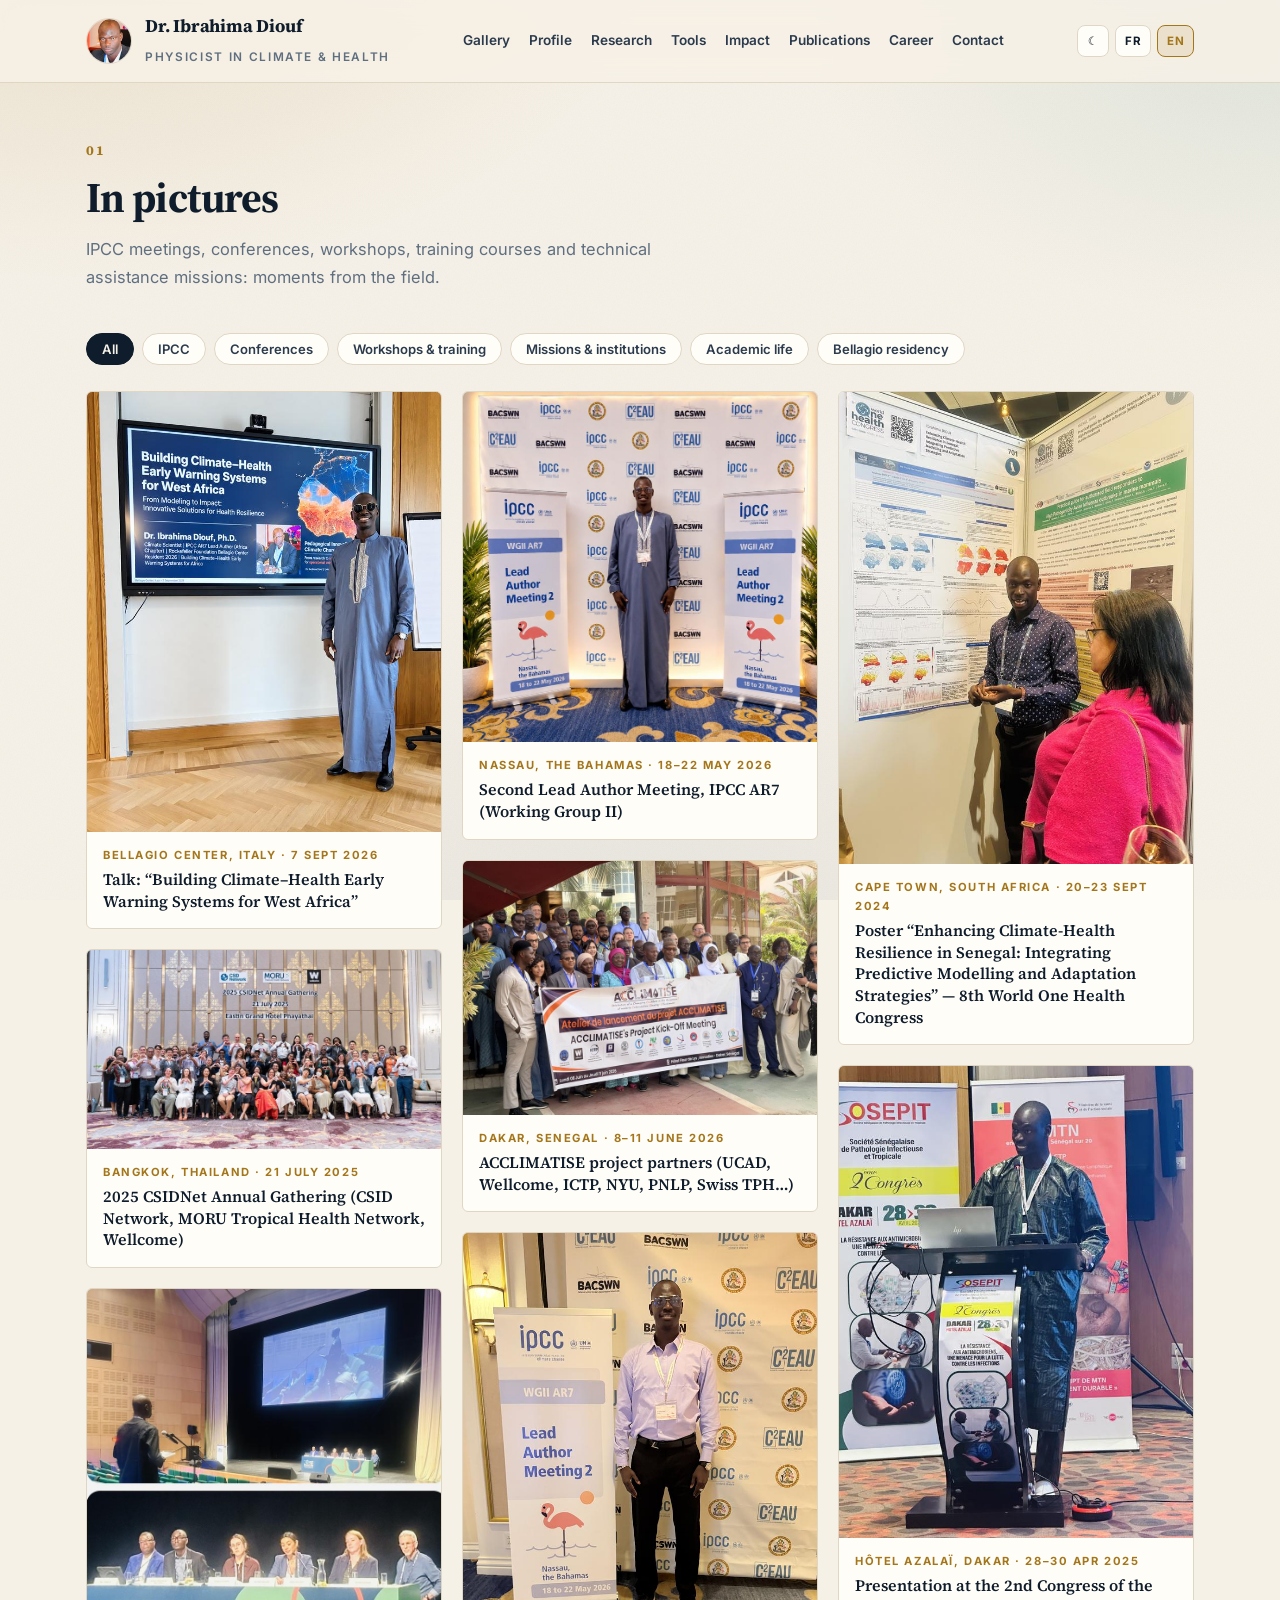
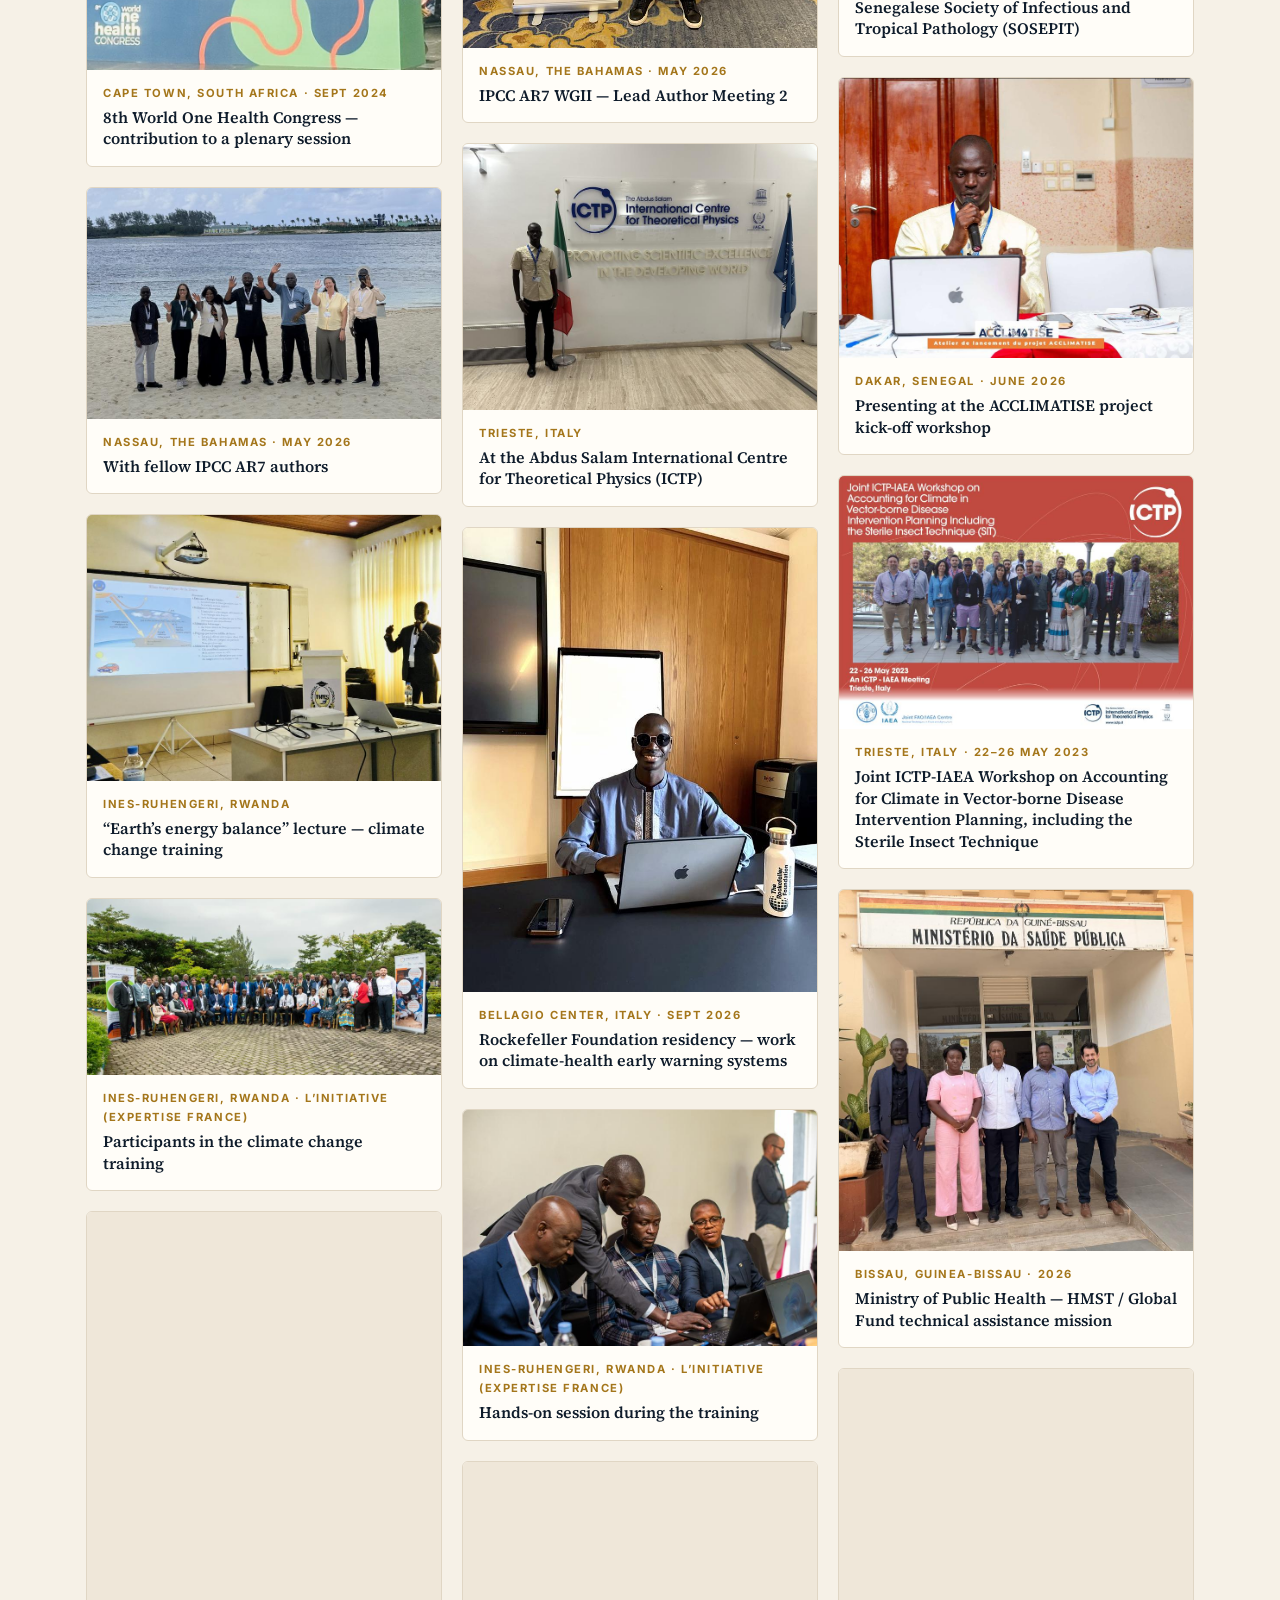
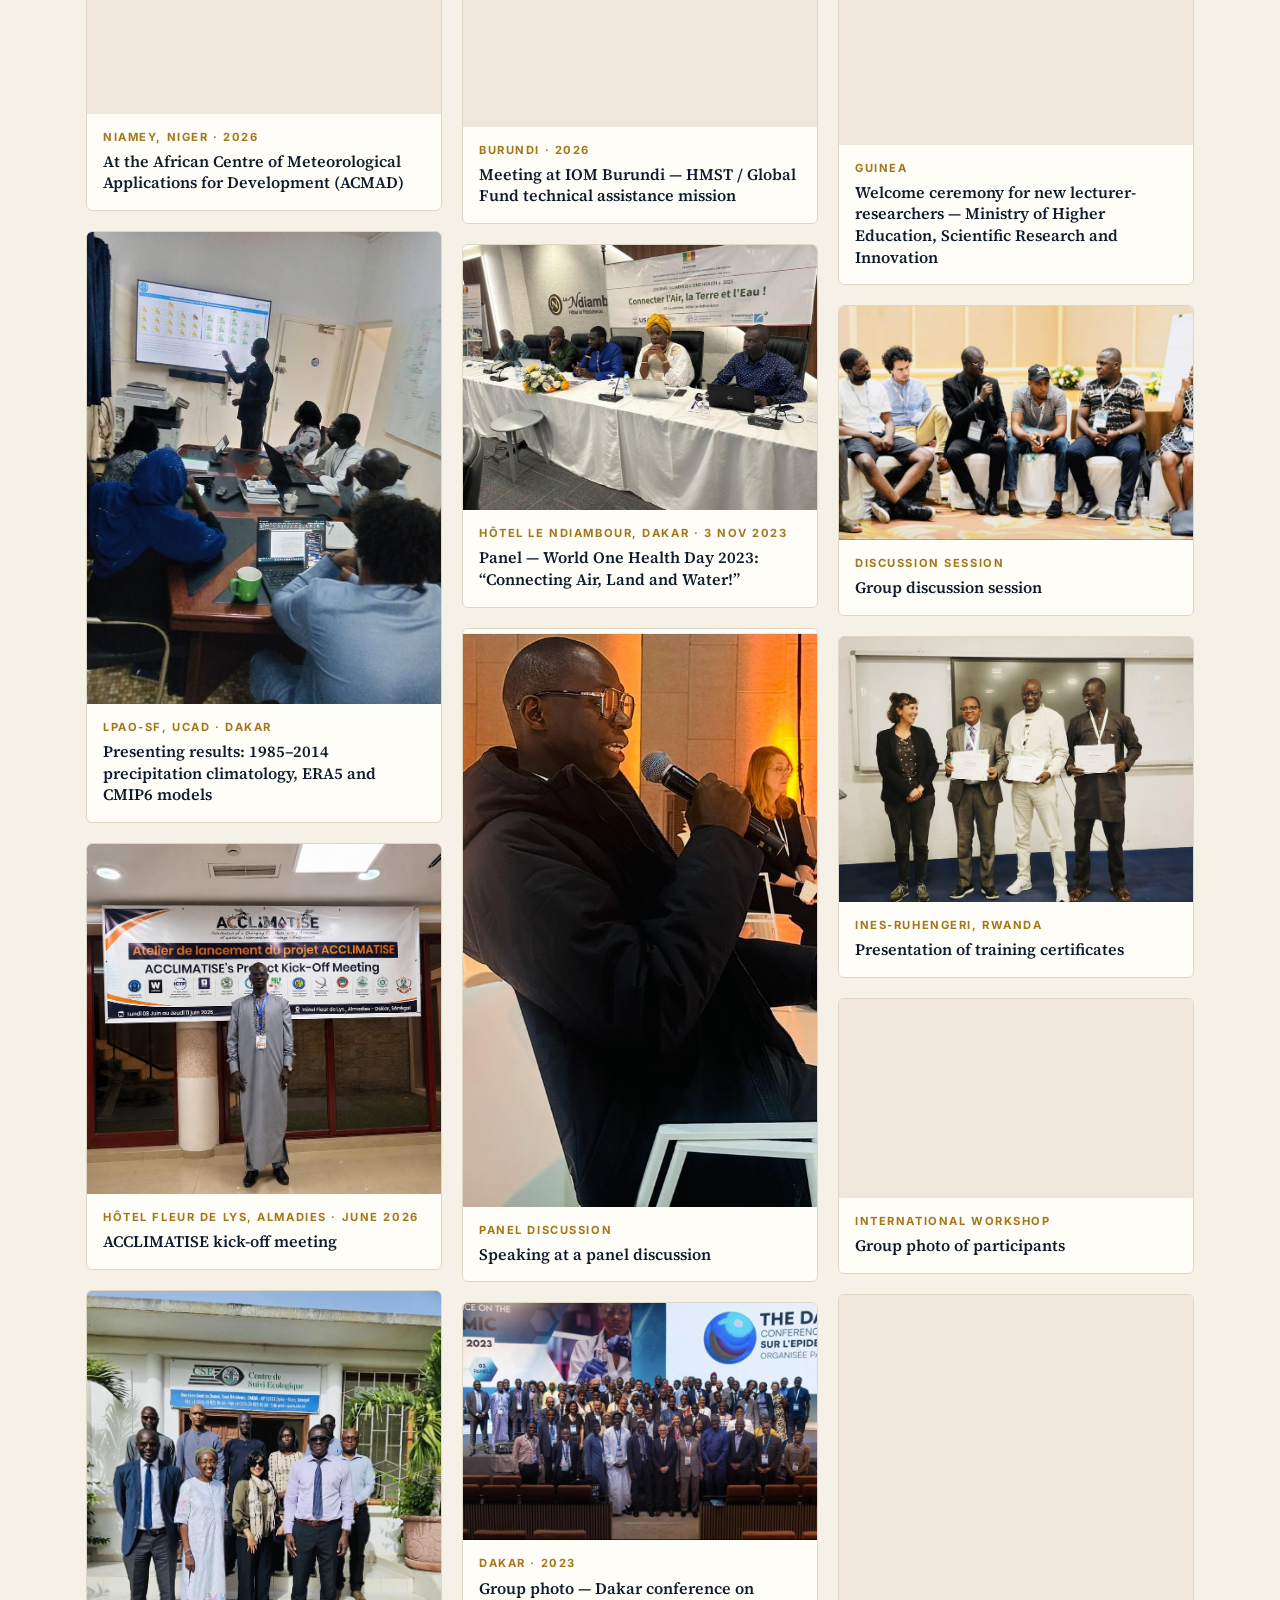
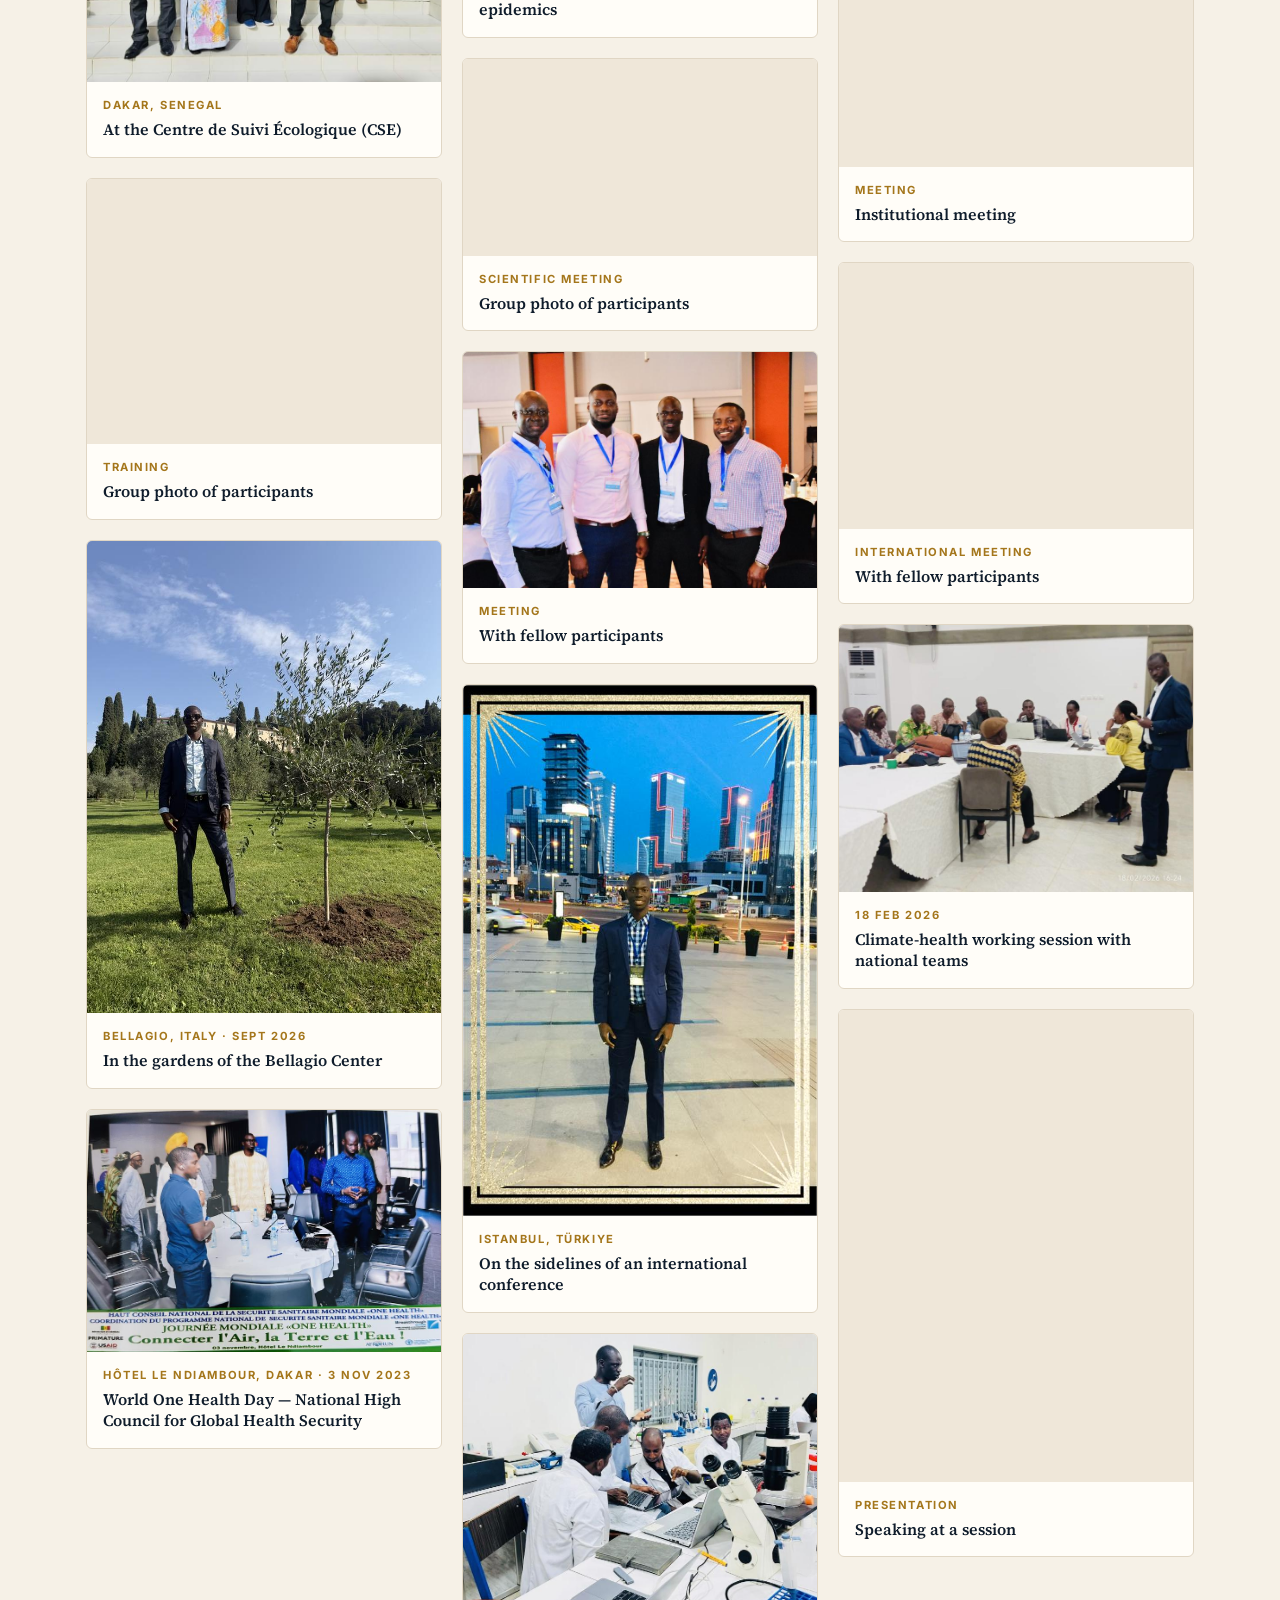
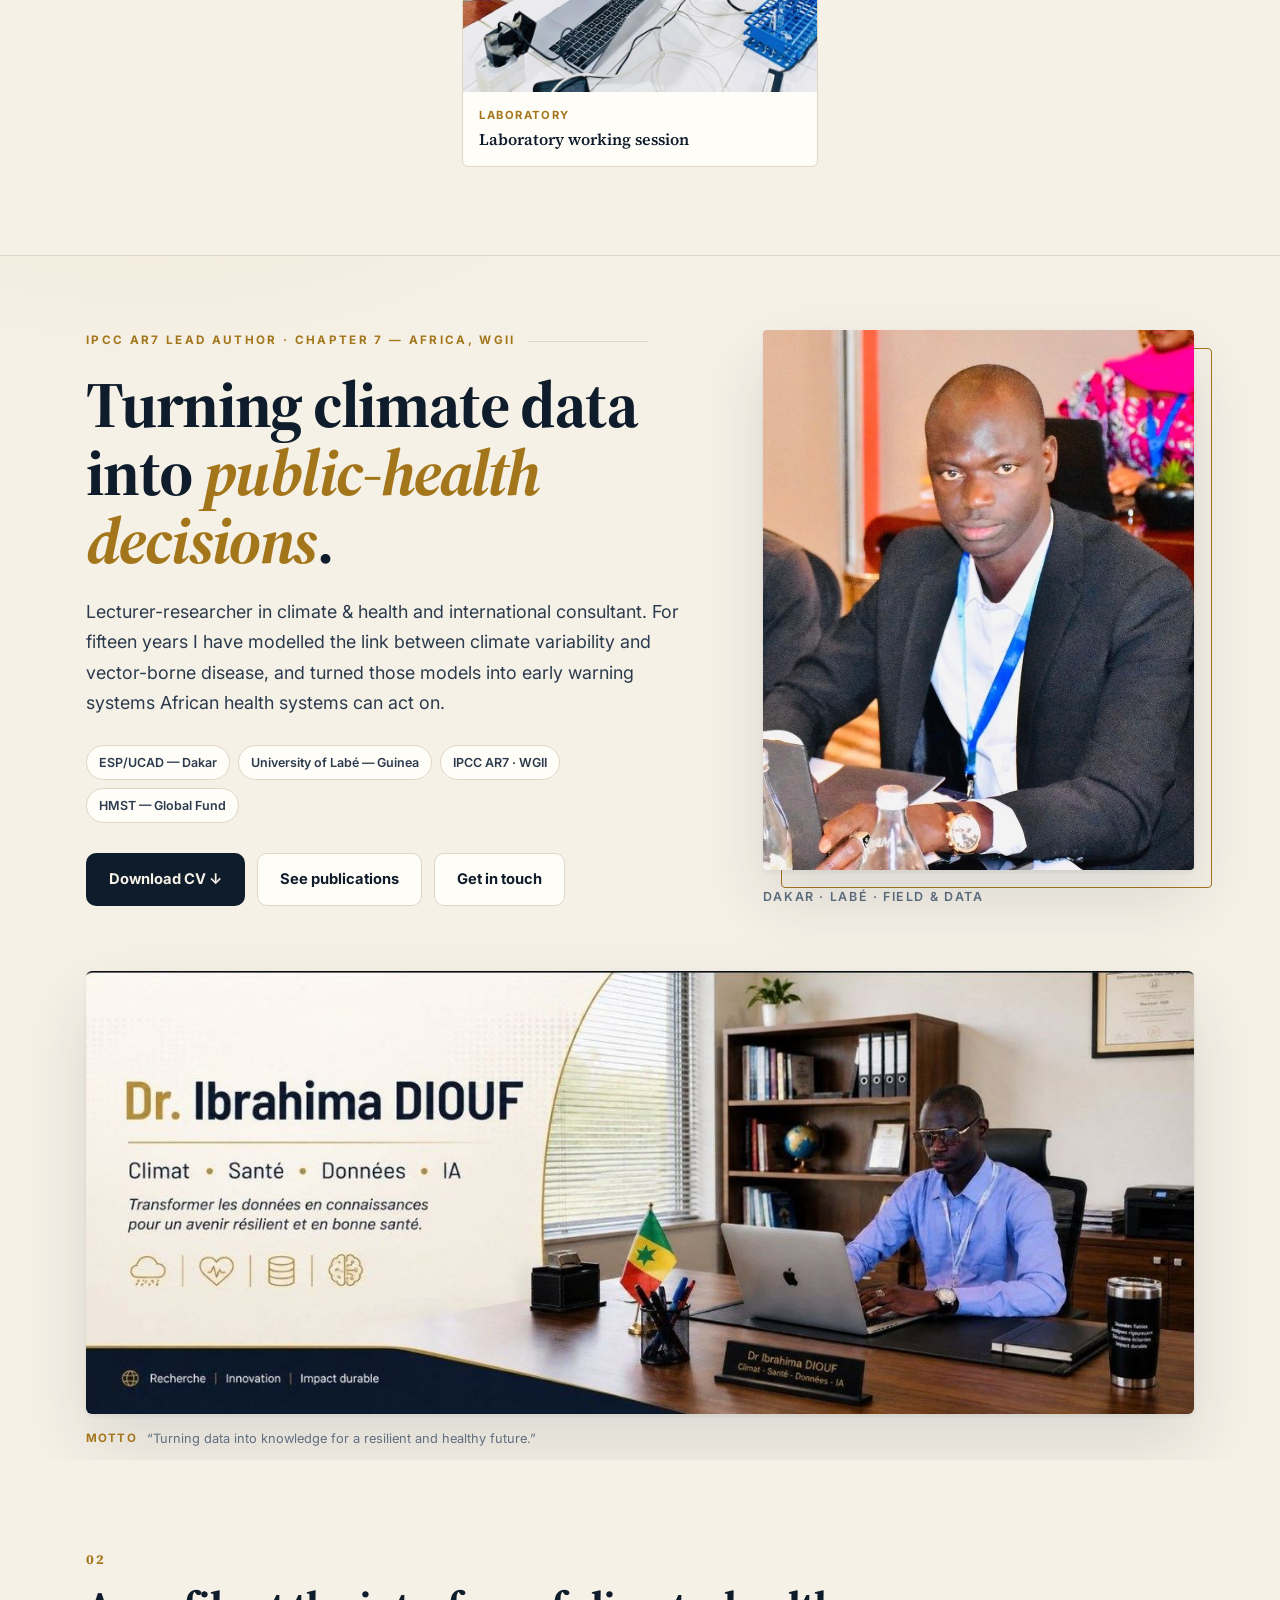
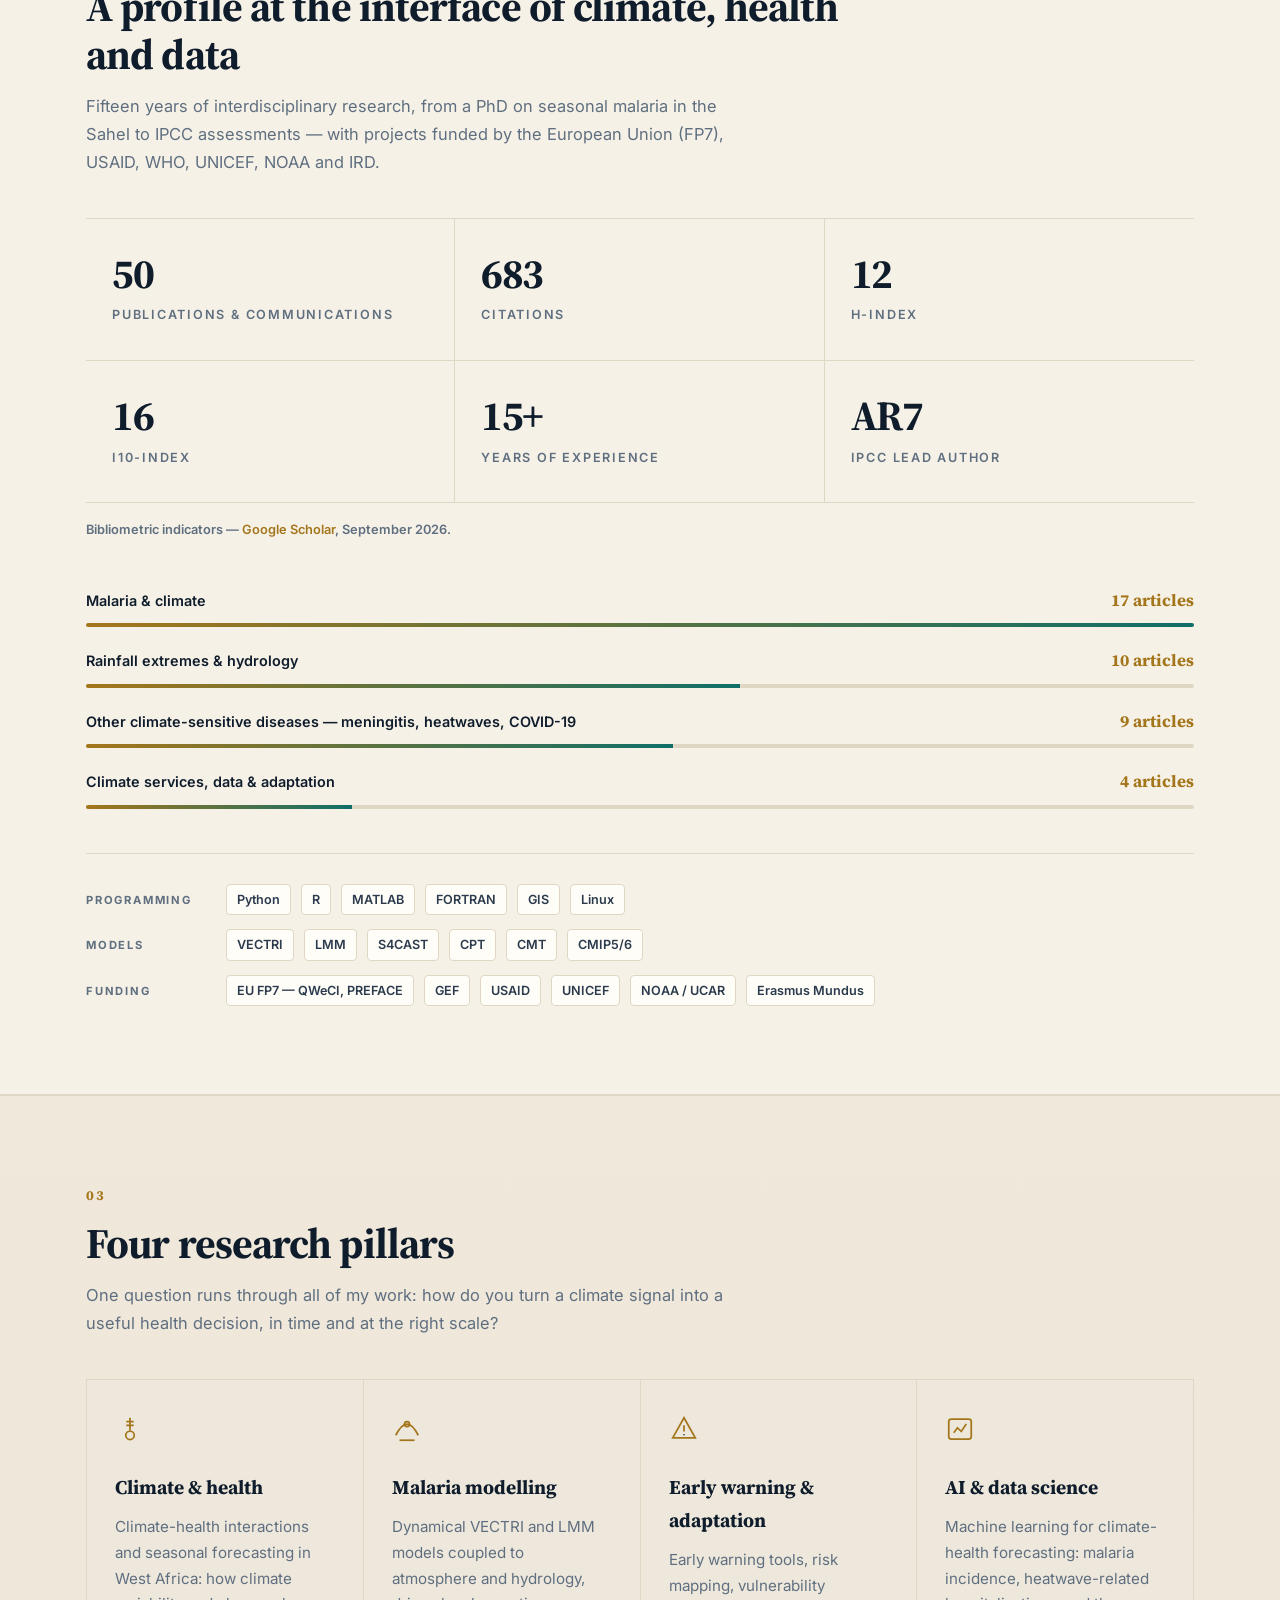
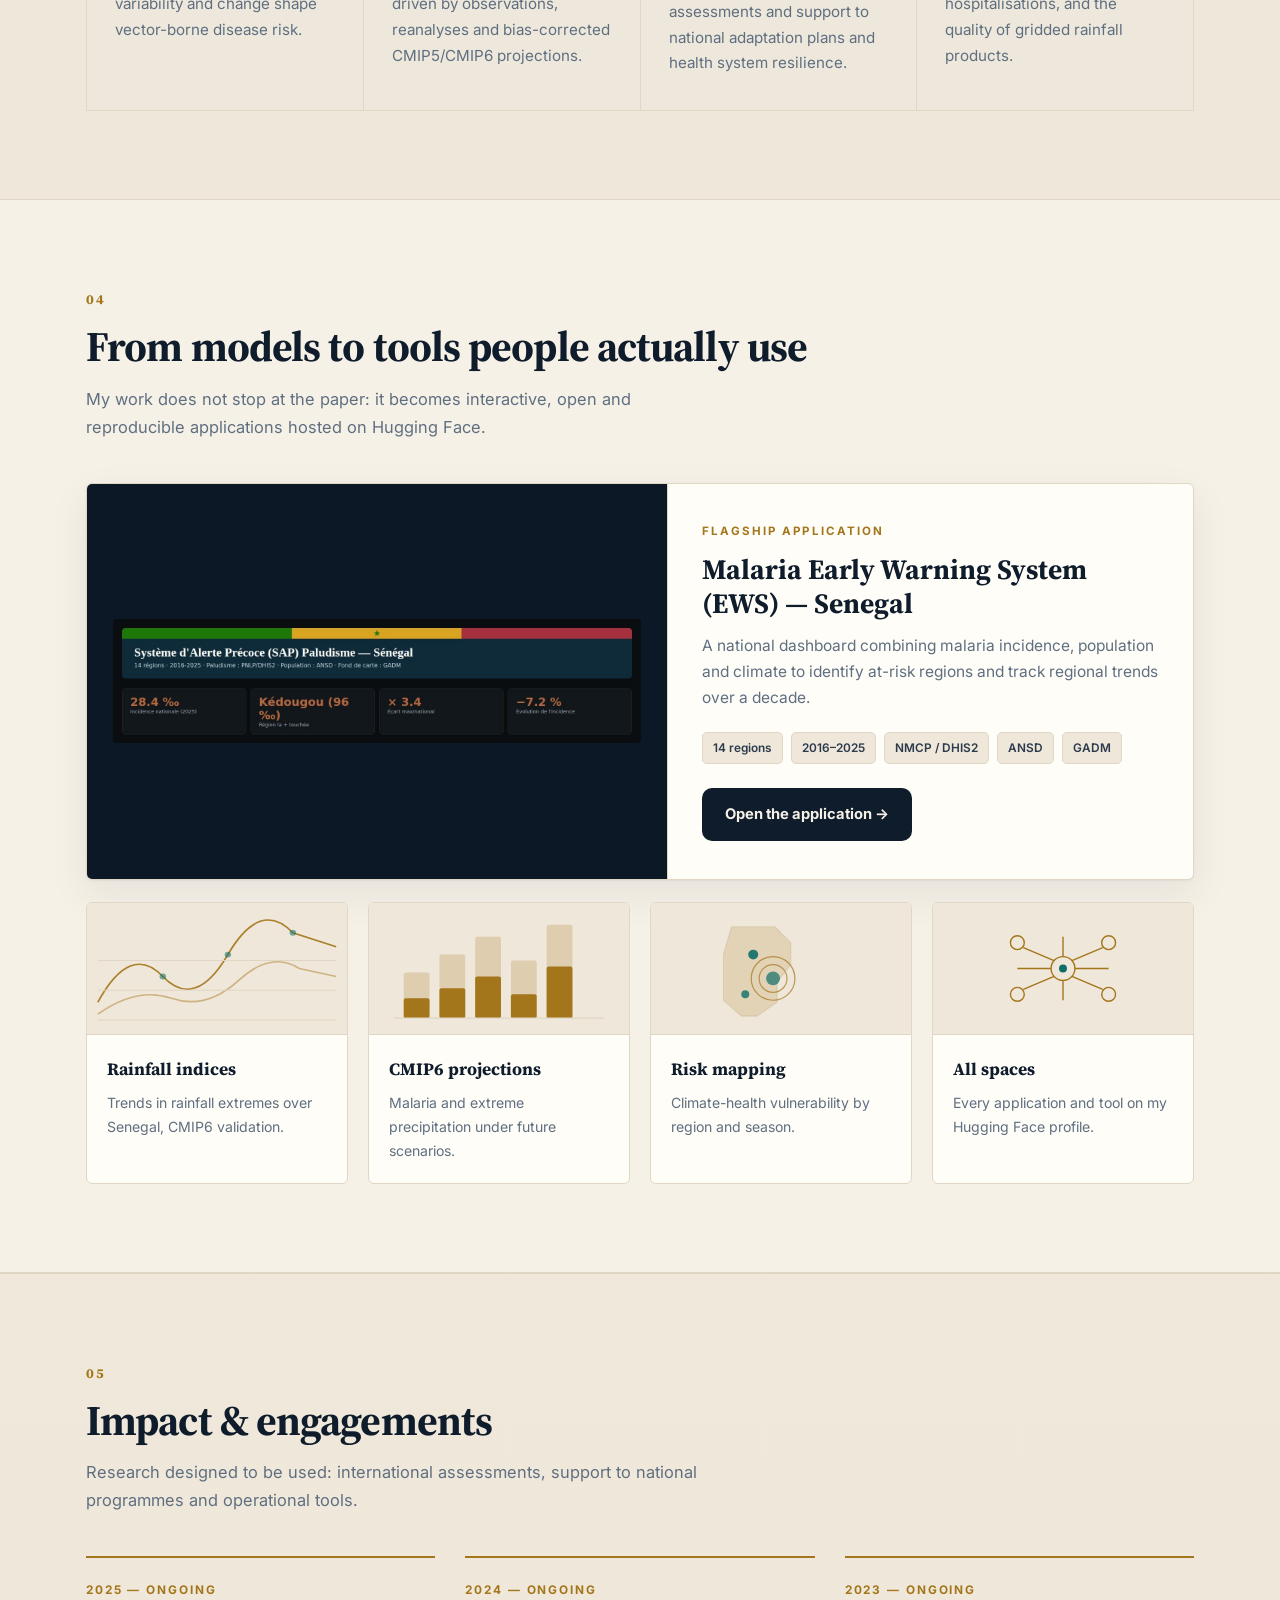
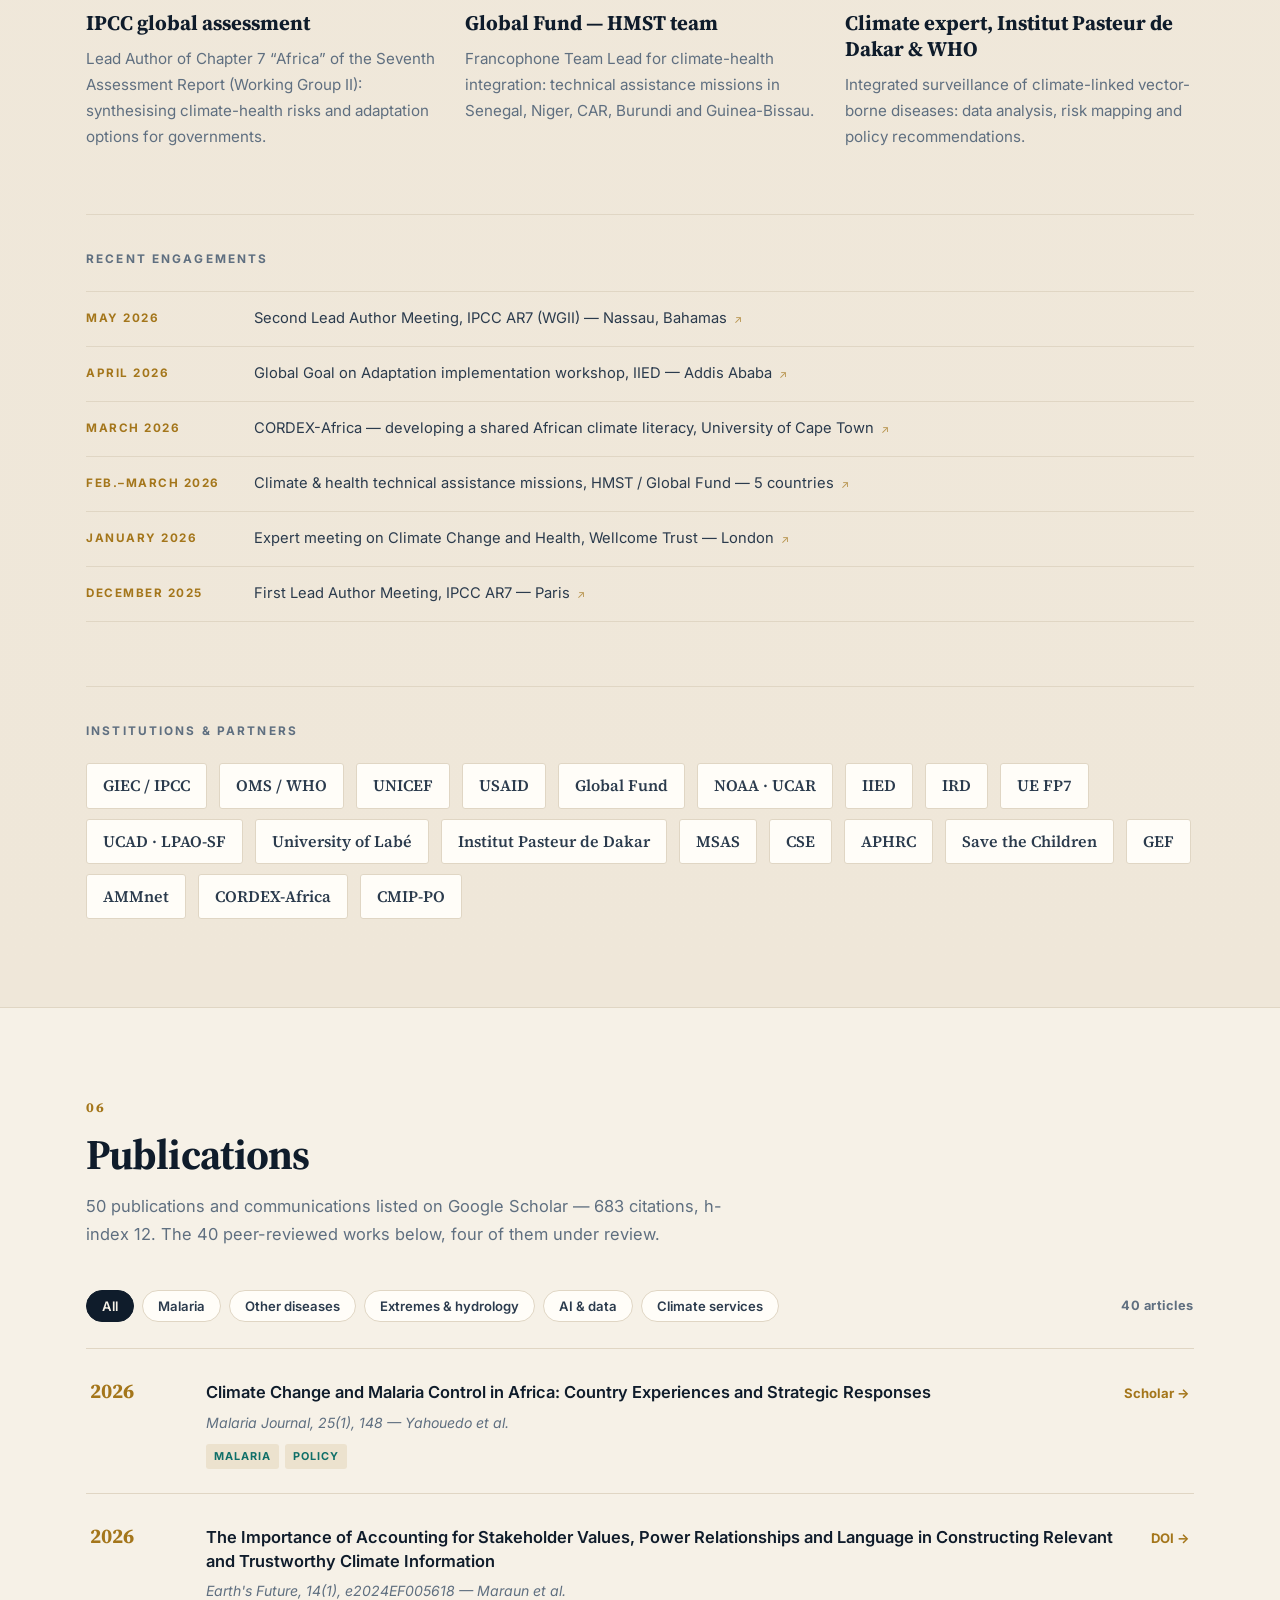
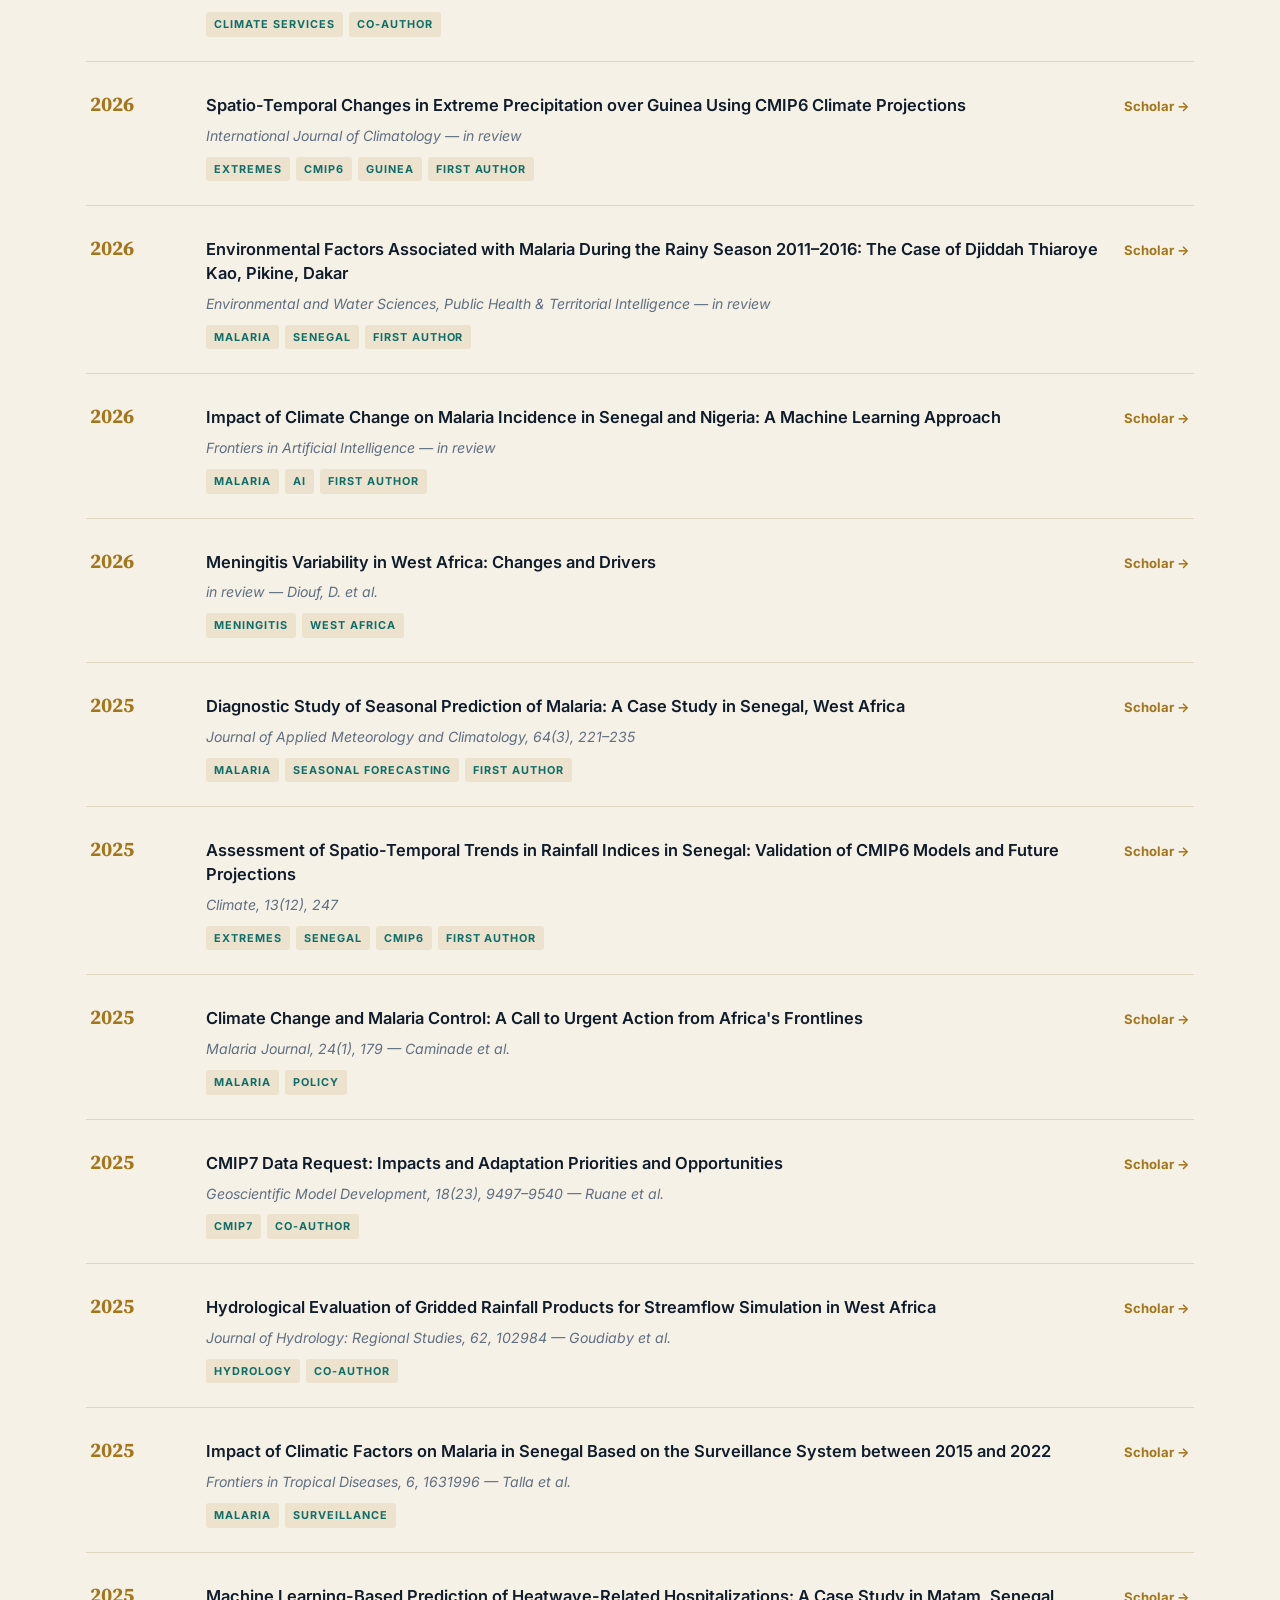
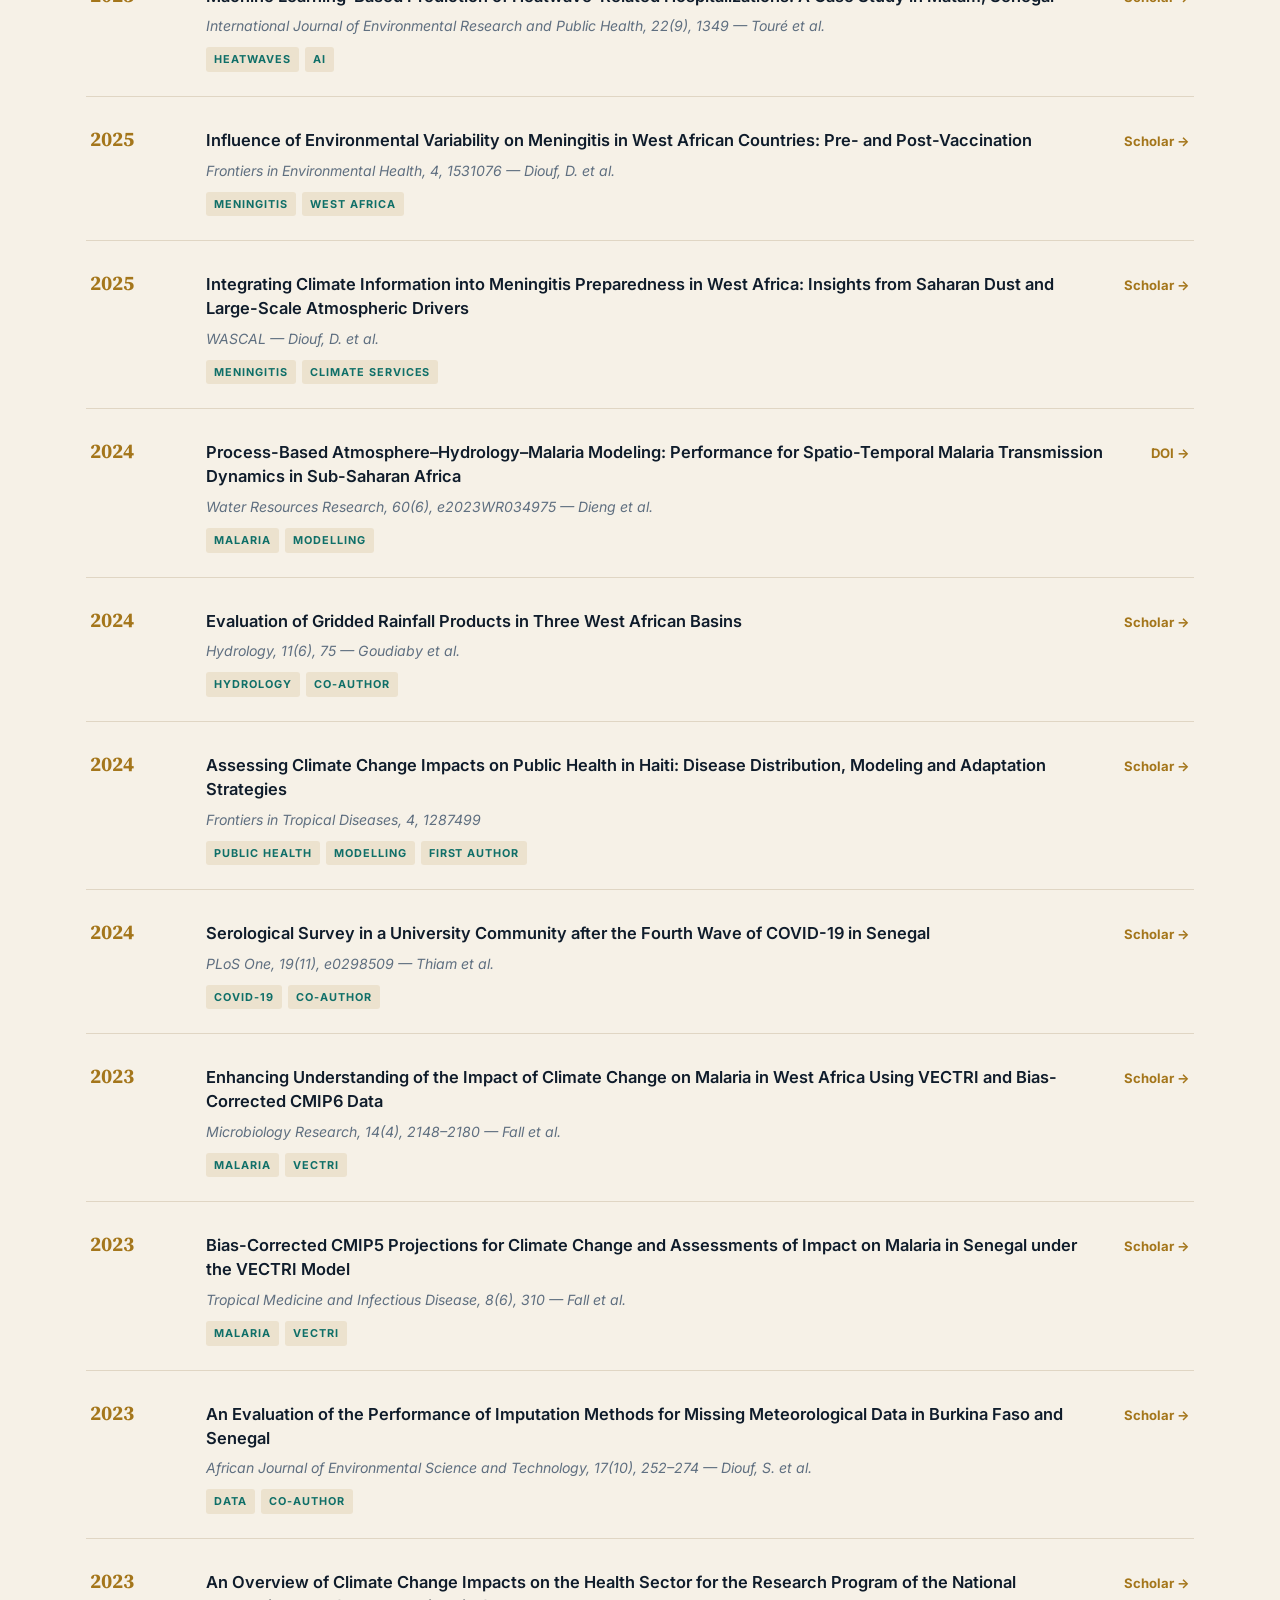
==== commit 7b028f53: "Add files via upload" ====
--- a/index.html
+++ b/index.html
@@ -3,10 +3,10 @@
 <head>
 <meta charset="utf-8" />
 <meta name="viewport" content="width=device-width, initial-scale=1" />
-<title>Dr. Ibrahima DIOUF — Climate & Health Scientist</title>
-<meta name="description" content="Dr. Ibrahima Diouf — climate &amp; health scientist, IPCC AR7 Lead Author (WGII, Africa chapter), lecturer-researcher and international consultant." />
-<meta property="og:title" content="Dr. Ibrahima DIOUF — Climate & Health Scientist" />
-<meta property="og:description" content="Climat & santé, alerte précoce, modélisation du paludisme, adaptation, tableaux de bord et publications." />
+<title>Dr. Ibrahima DIOUF — Physicist in Climate & Health</title>
+<meta name="description" content="Dr. Ibrahima Diouf — physicist in climate &amp; health, IPCC AR7 Lead Author (Africa) and Contributing Author (Health). Heatwaves, malaria and early warning systems for Africa. Rockefeller Foundation Bellagio Resident 2026." />
+<meta property="og:title" content="Dr. Ibrahima DIOUF — Physicist in Climate &amp; Health" />
+<meta property="og:description" content="IPCC AR7 Lead Author (Africa) &amp; Contributing Author (Health) | Heatwaves, Malaria &amp; Early Warning Systems for Africa | Rockefeller Foundation Bellagio Resident 2026" />
 <meta property="og:type" content="profile" />
 <meta property="og:url" content="https://scientific-hub-lab.github.io/Dr-Ibrahima-Diouf/" />
 <meta property="og:image" content="https://scientific-hub-lab.github.io/Dr-Ibrahima-Diouf/og-image.jpg" />
@@ -14,7 +14,7 @@
 <meta property="og:image:height" content="630" />
 <meta property="og:image:alt" content="Dr. Ibrahima Diouf - Climate &amp; Health Scientist, IPCC AR7 Lead Author" />
 <meta name="twitter:card" content="summary_large_image" />
-<meta name="twitter:title" content="Dr. Ibrahima DIOUF - Climate &amp; Health Scientist" />
+<meta name="twitter:title" content="Dr. Ibrahima DIOUF - Physicist in Climate &amp; Health" />
 <meta name="twitter:image" content="https://scientific-hub-lab.github.io/Dr-Ibrahima-Diouf/og-image.jpg" />
 <link rel="canonical" href="https://scientific-hub-lab.github.io/Dr-Ibrahima-Diouf/" />
 <link rel="icon" type="image/png" href="favicon.png" />
@@ -25,7 +25,7 @@
   "@type": "Person",
   "name": "Ibrahima Diouf",
   "honorificPrefix": "Dr.",
-  "jobTitle": "Climate & Health Scientist; IPCC AR7 Lead Author (WGII, Chapter 7 Africa)",
+  "jobTitle": "Physicist in Climate & Health; IPCC AR7 Lead Author (WGII, Chapter 7 Africa) and Contributing Author (Health)",
   "url": "https://scientific-hub-lab.github.io/Dr-Ibrahima-Diouf/",
   "image": "https://scientific-hub-lab.github.io/Dr-Ibrahima-Diouf/portrait.jpg",
   "affiliation": [
@@ -34,7 +34,8 @@
   ],
   "alumniOf": {"@type": "CollegeOrUniversity", "name": "Cheikh Anta Diop University (UCAD)"},
   "nationality": "Senegalese",
-  "knowsAbout": ["Climate and health", "Malaria modelling", "Early warning systems", "Heatwaves", "Extreme precipitation", "West Africa", "Climate services"],
+  "award": "Rockefeller Foundation Bellagio Center Residency 2026",
+  "knowsAbout": ["Physics", "Climate and health", "Malaria modelling", "Early warning systems", "Heatwaves", "Extreme precipitation", "West Africa", "Climate services"],
   "sameAs": [
     "https://scholar.google.com/citations?user=phsMm7sAAAAJ",
     "https://orcid.org/0000-0002-3157-0925",
@@ -505,7 +506,7 @@
         <img src="avatar.jpg" width="46" height="46" alt="Dr. Ibrahima Diouf">
         <span>
           <span class="nm">Dr. Ibrahima Diouf</span><br>
-          <span class="rl" data-i18n="hdr.role">Climate &amp; Health Scientist</span>
+          <span class="rl" data-i18n="hdr.role">Physicien, climat &amp; santé</span>
         </span>
       </a>
       <nav class="main" id="nav">
@@ -1501,7 +1502,7 @@
 <footer class="site">
   <div class="wrap">
     <div class="frow">
-      <div><span class="fname">Dr. Ibrahima Diouf</span> — <span data-i18n="ft.role">Climate &amp; Health Scientist</span></div>
+      <div><span class="fname">Dr. Ibrahima Diouf</span> — <span data-i18n="ft.role">Physicien, climat &amp; santé</span></div>
       <div>© <span id="yr"></span> · <span data-i18n="ft.rights">Tous droits réservés</span> · <a href="#top" data-i18n="ft.top">Haut de page ↑</a></div>
     </div>
   </div>
@@ -1588,7 +1589,7 @@
 const I18N = {
   fr: {},
   en: {
-    'hdr.role':'Climate &amp; Health Scientist',
+    'hdr.role':'Physicist in Climate &amp; Health',
     'nav.1':'Profile','nav.2':'Research','nav.3':'Tools','nav.4':'Impact','nav.5':'Publications','nav.6':'Career','nav.7':'Contact',
     'hero.kicker':'IPCC AR7 Lead Author · Chapter 7 — Africa, WGII',
     'hero.h1':'Turning climate data into <em>public-health decisions</em>.',
@@ -1752,7 +1753,7 @@
     'g.f6':"Academic life",
     'g.f4':"Bellagio residency",
     'g.more':"See all photos",
-    'ft.role':'Climate &amp; Health Scientist','ft.rights':'All rights reserved','ft.top':'Back to top ↑'
+    'ft.role':'Physicist in Climate &amp; Health','ft.rights':'All rights reserved','ft.top':'Back to top ↑'
   }
 };
 document.querySelectorAll('[data-i18n]').forEach(el => { const k = el.getAttribute('data-i18n'); if(I18N.fr[k] === undefined) I18N.fr[k] = el.innerHTML; });
@@ -1809,7 +1810,8 @@
   ol.innerHTML = rec.map(a => {
     const c = a.cites ? ` · ${a.cites} ${fr ? (a.cites > 1 ? 'citations' : 'citation') : (a.cites > 1 ? 'citations' : 'citation')}` : '';
     const t = a.link ? `<a href="${esc(a.link)}" target="_blank" rel="noopener">${esc(a.title)}</a>` : `<span>${esc(a.title)}</span>`;
-    return `<li><span class="y">${esc(a.year || '')}</span><div>${t}<div class="v">${esc(a.venue || a.authors || '')}${c}</div></div></li>`;
+    const v = String(a.venue || a.authors || '').replace(/,\s*(19|20)\d{2}\s*$/, '');
+    return `<li><span class="y">${esc(a.year || '')}</span><div>${t}<div class="v">${esc(v)}${c}</div></div></li>`;
   }).join('');
   if(!rec.length) ol.parentElement.hidden = true;
 }
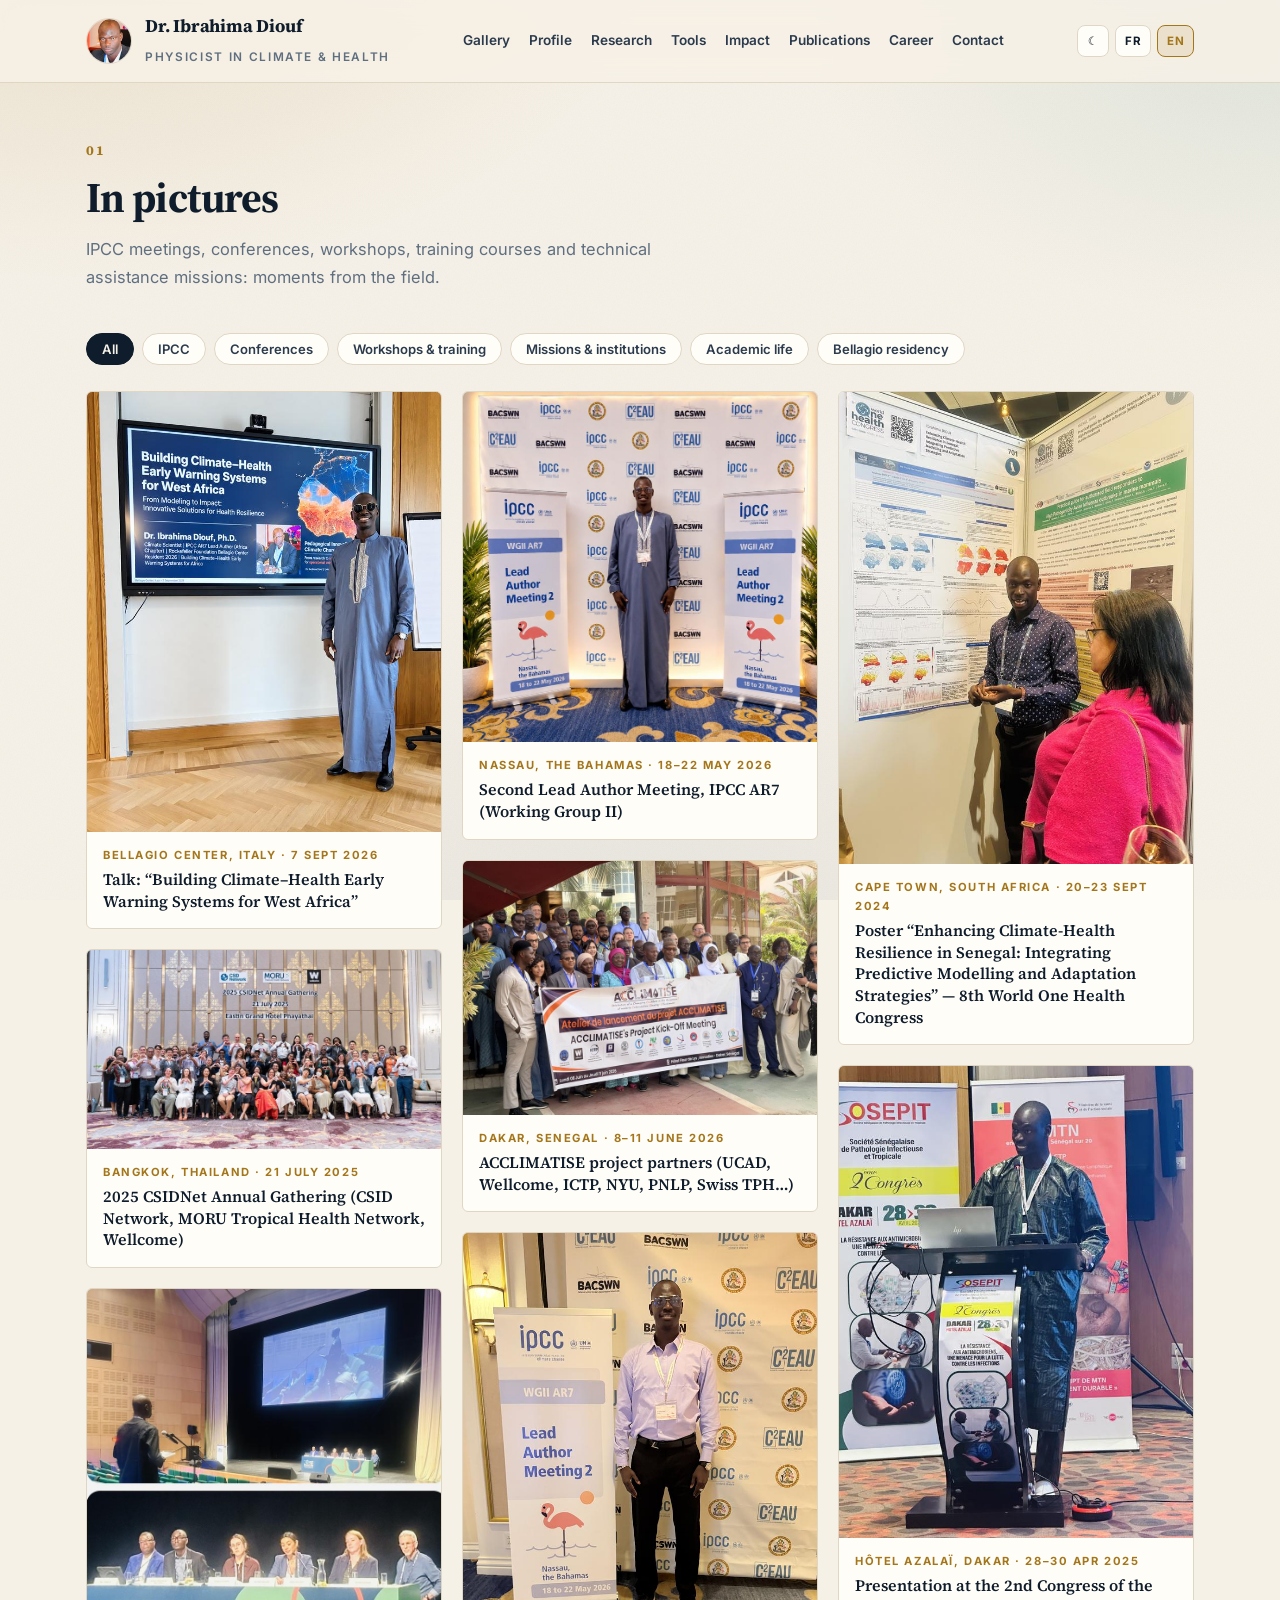
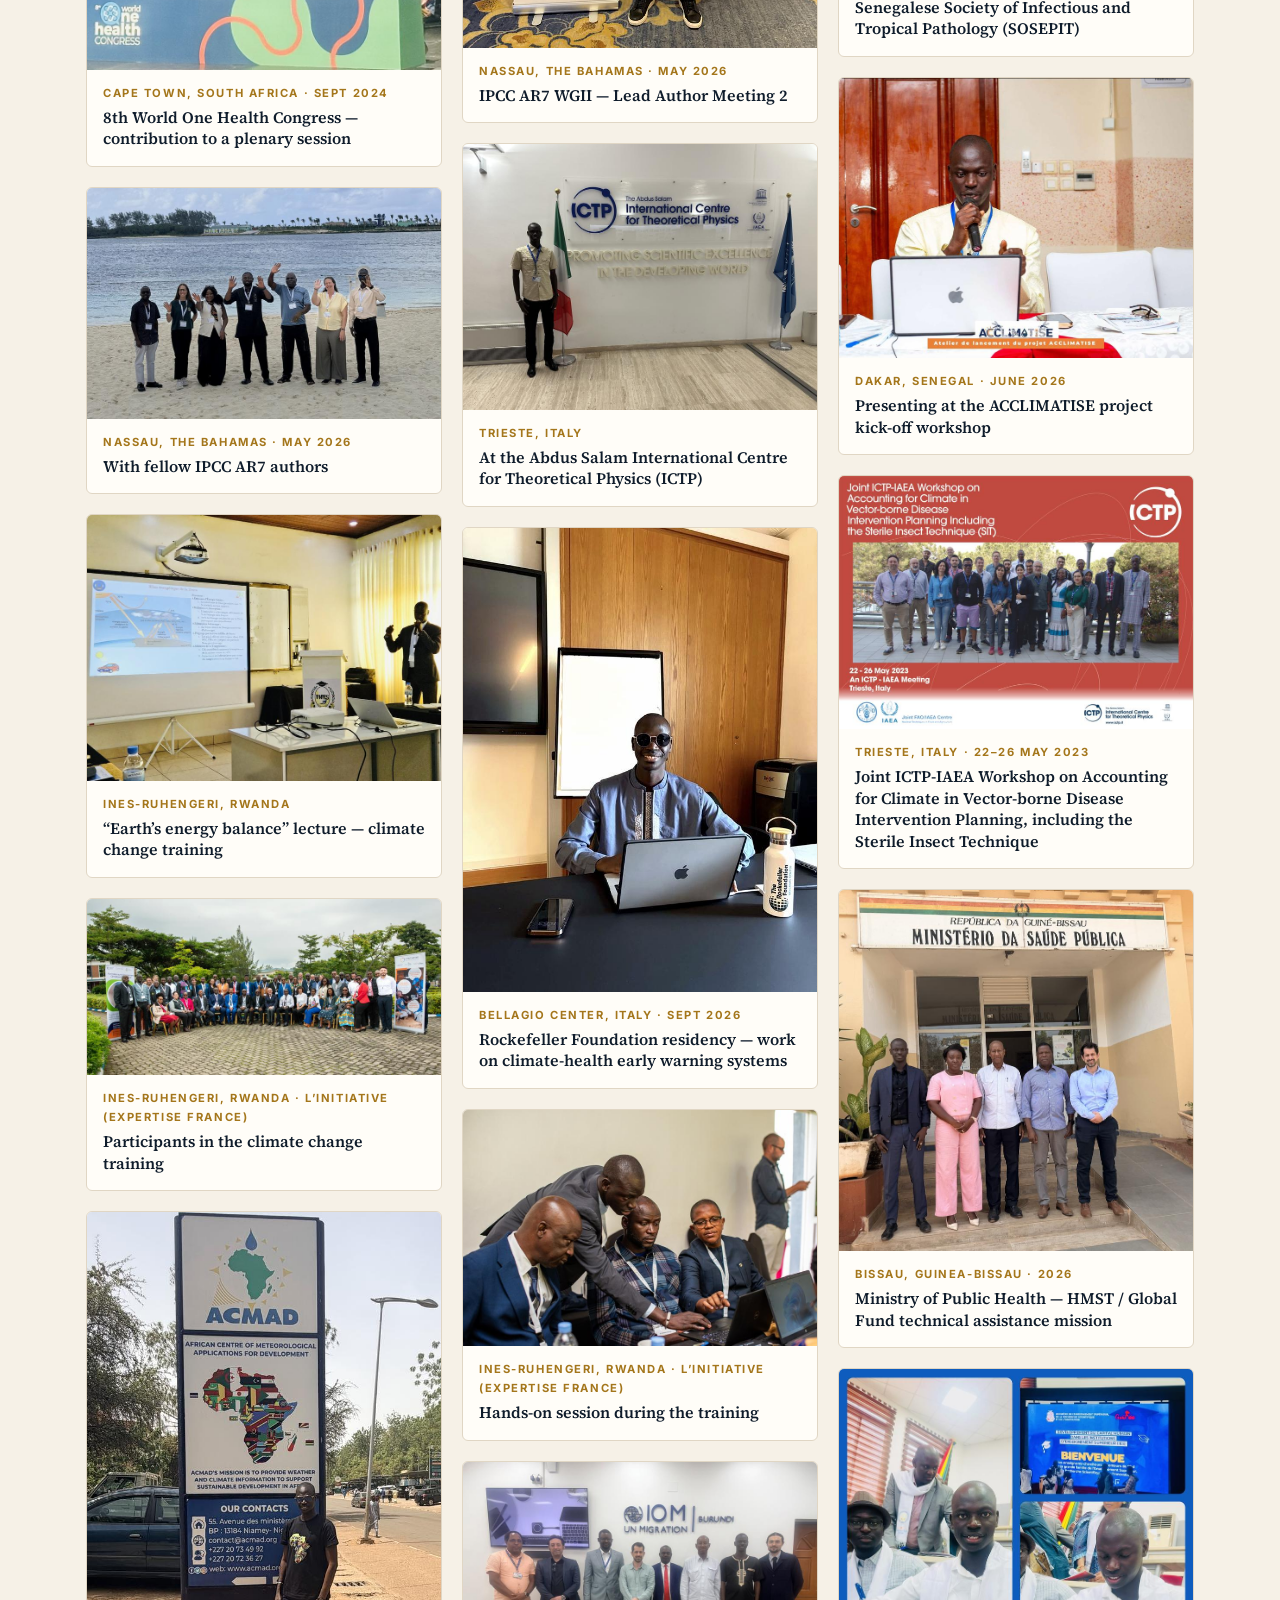
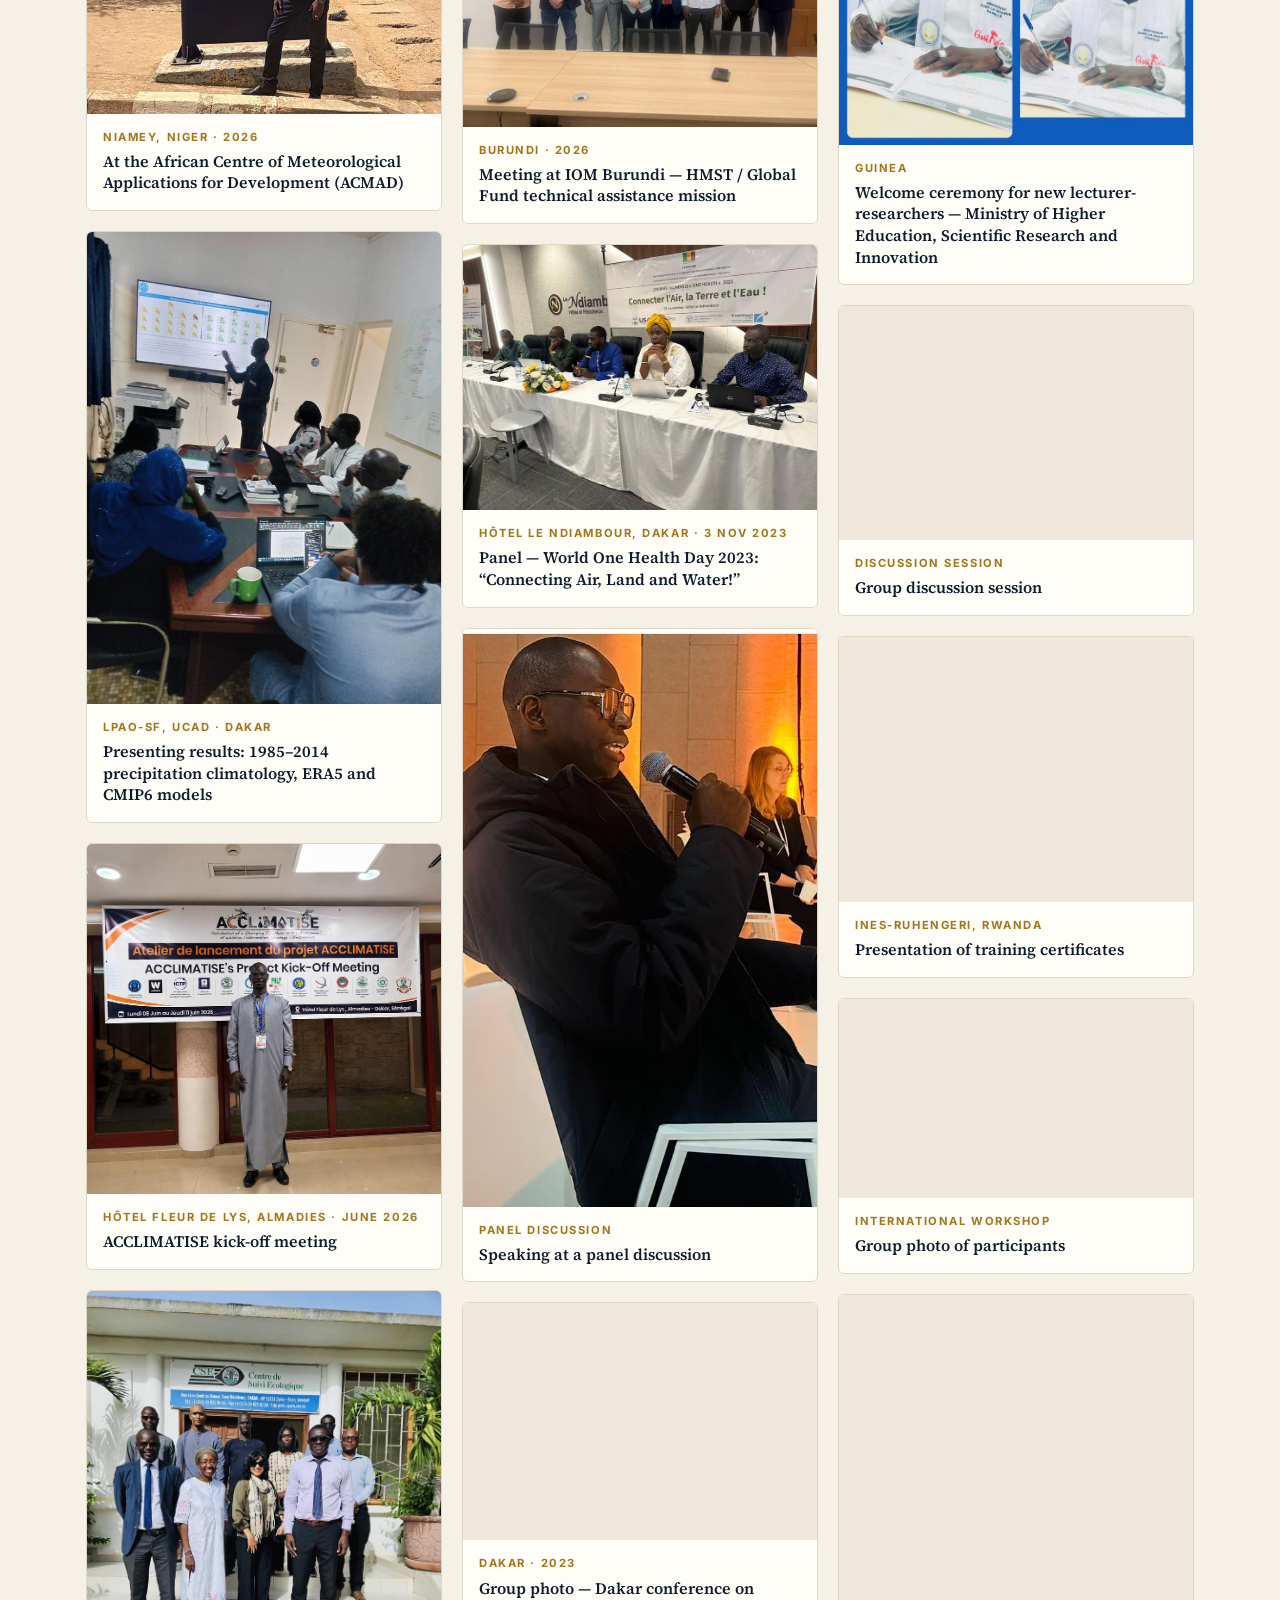
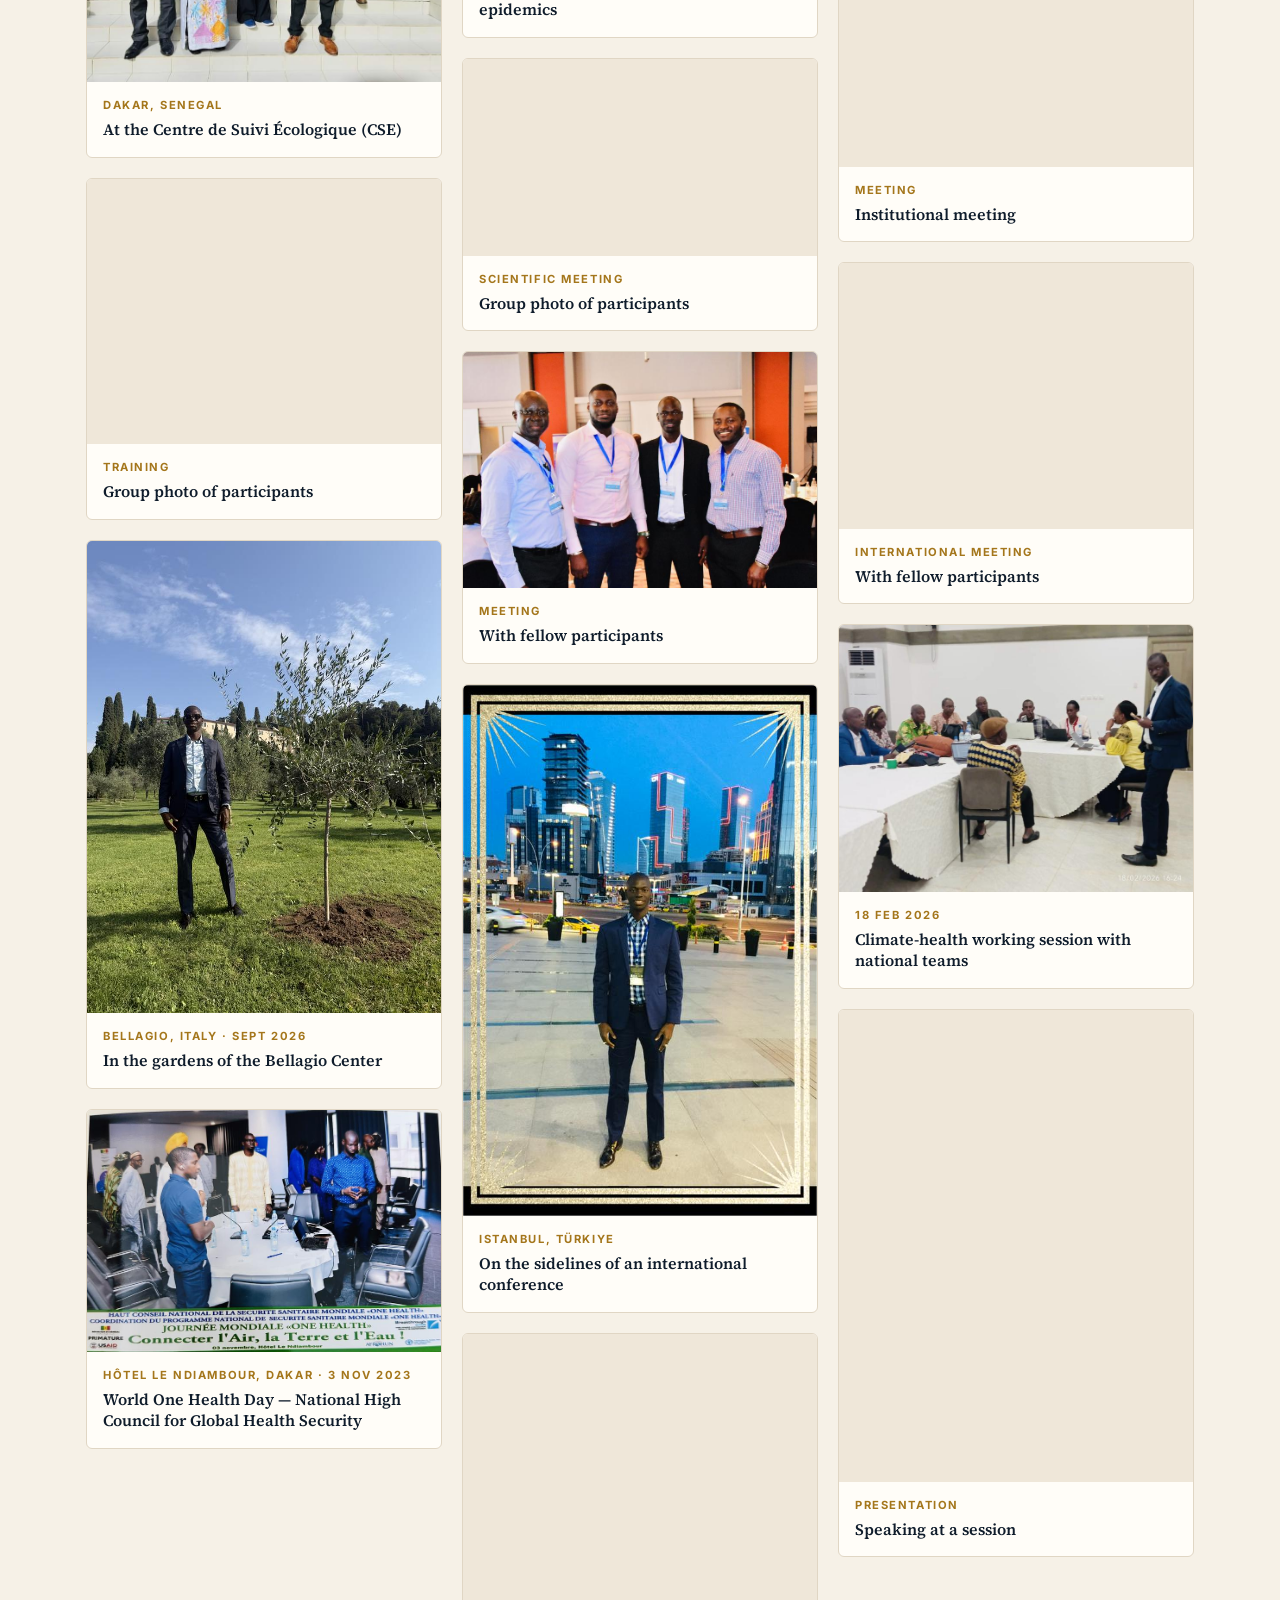
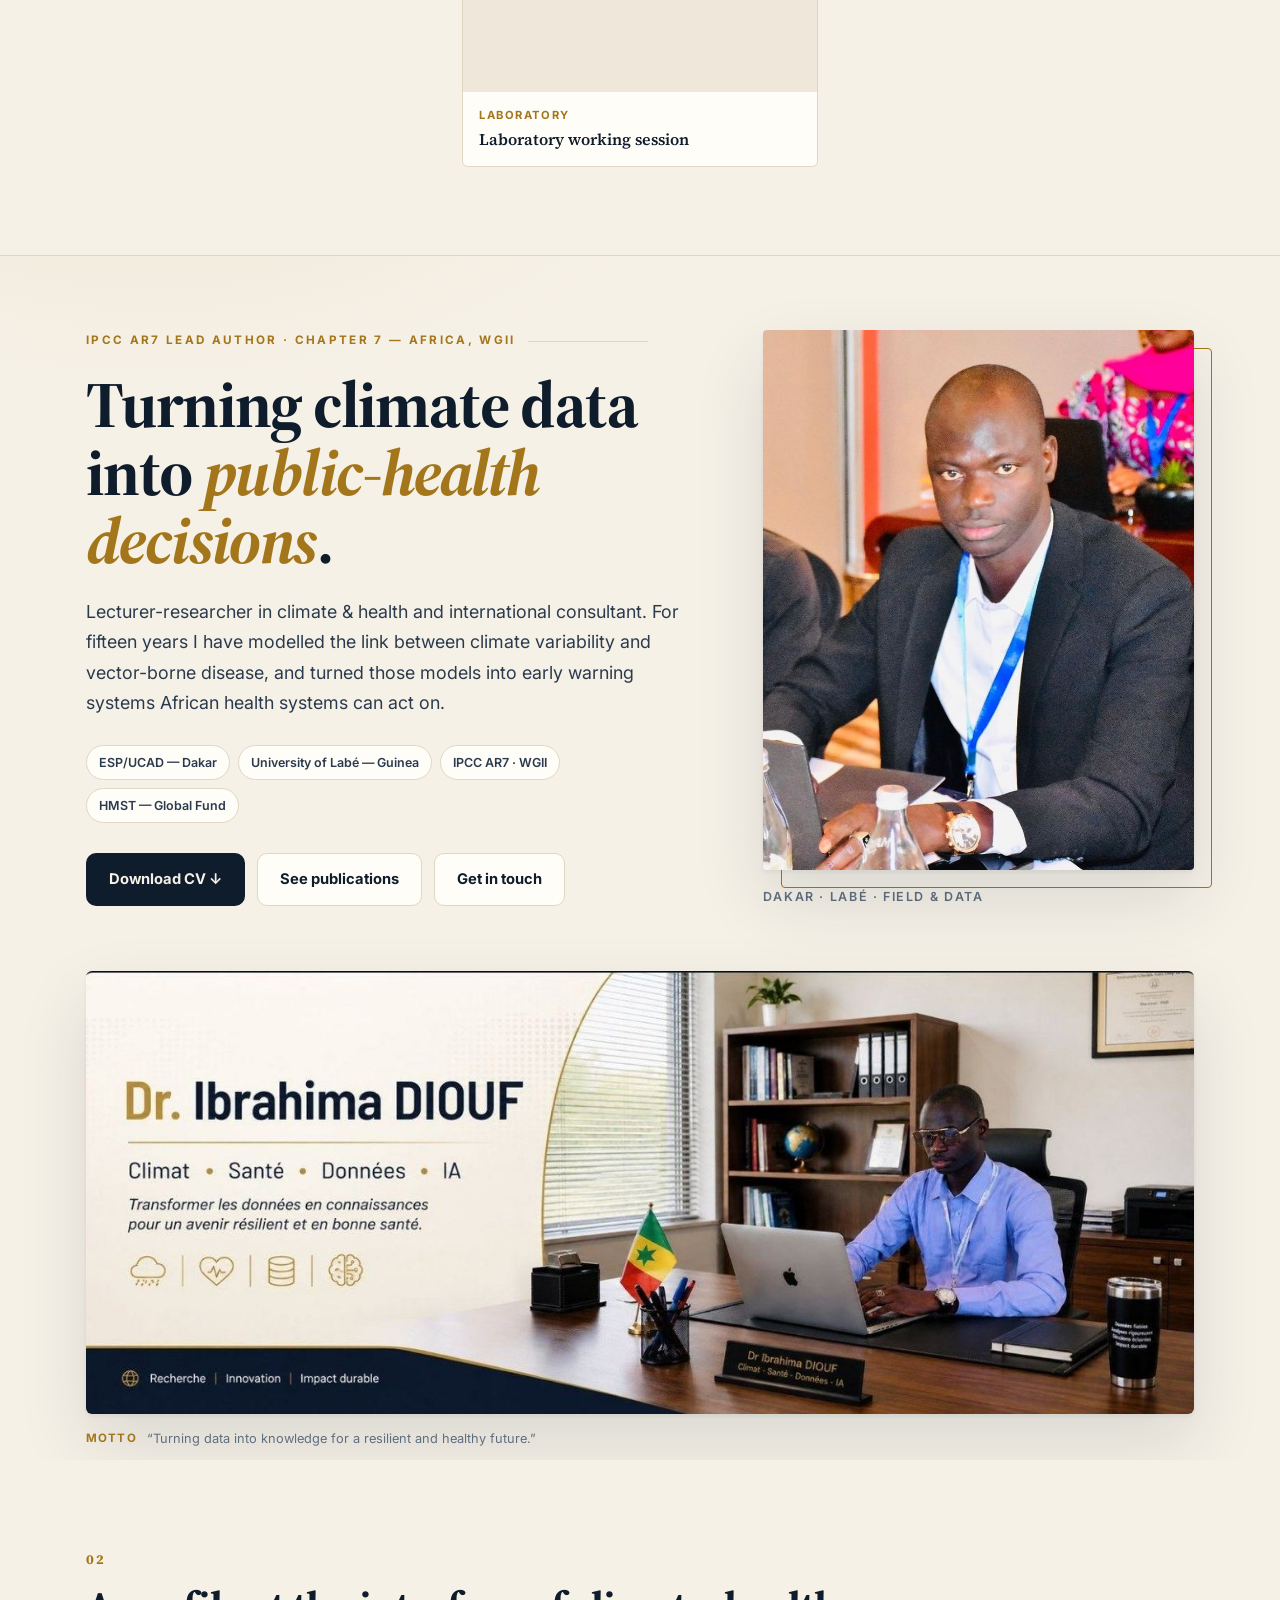
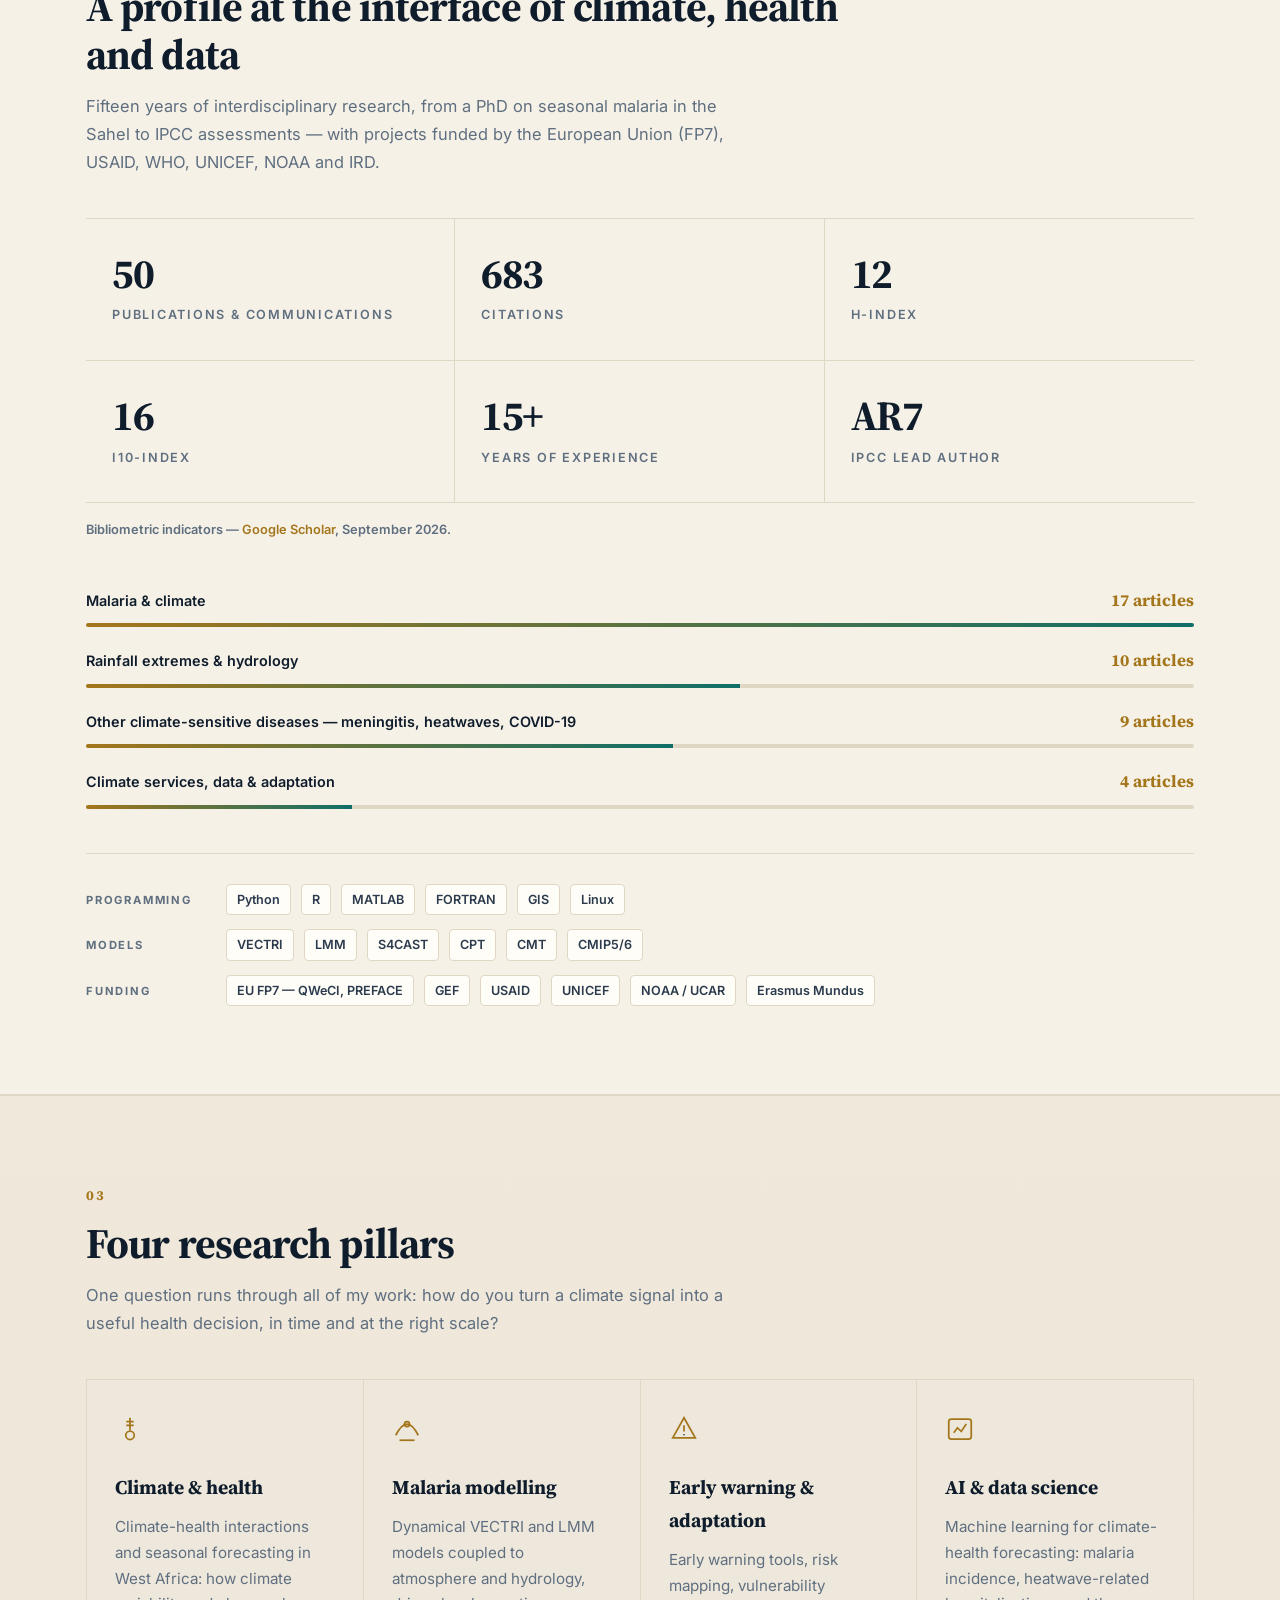
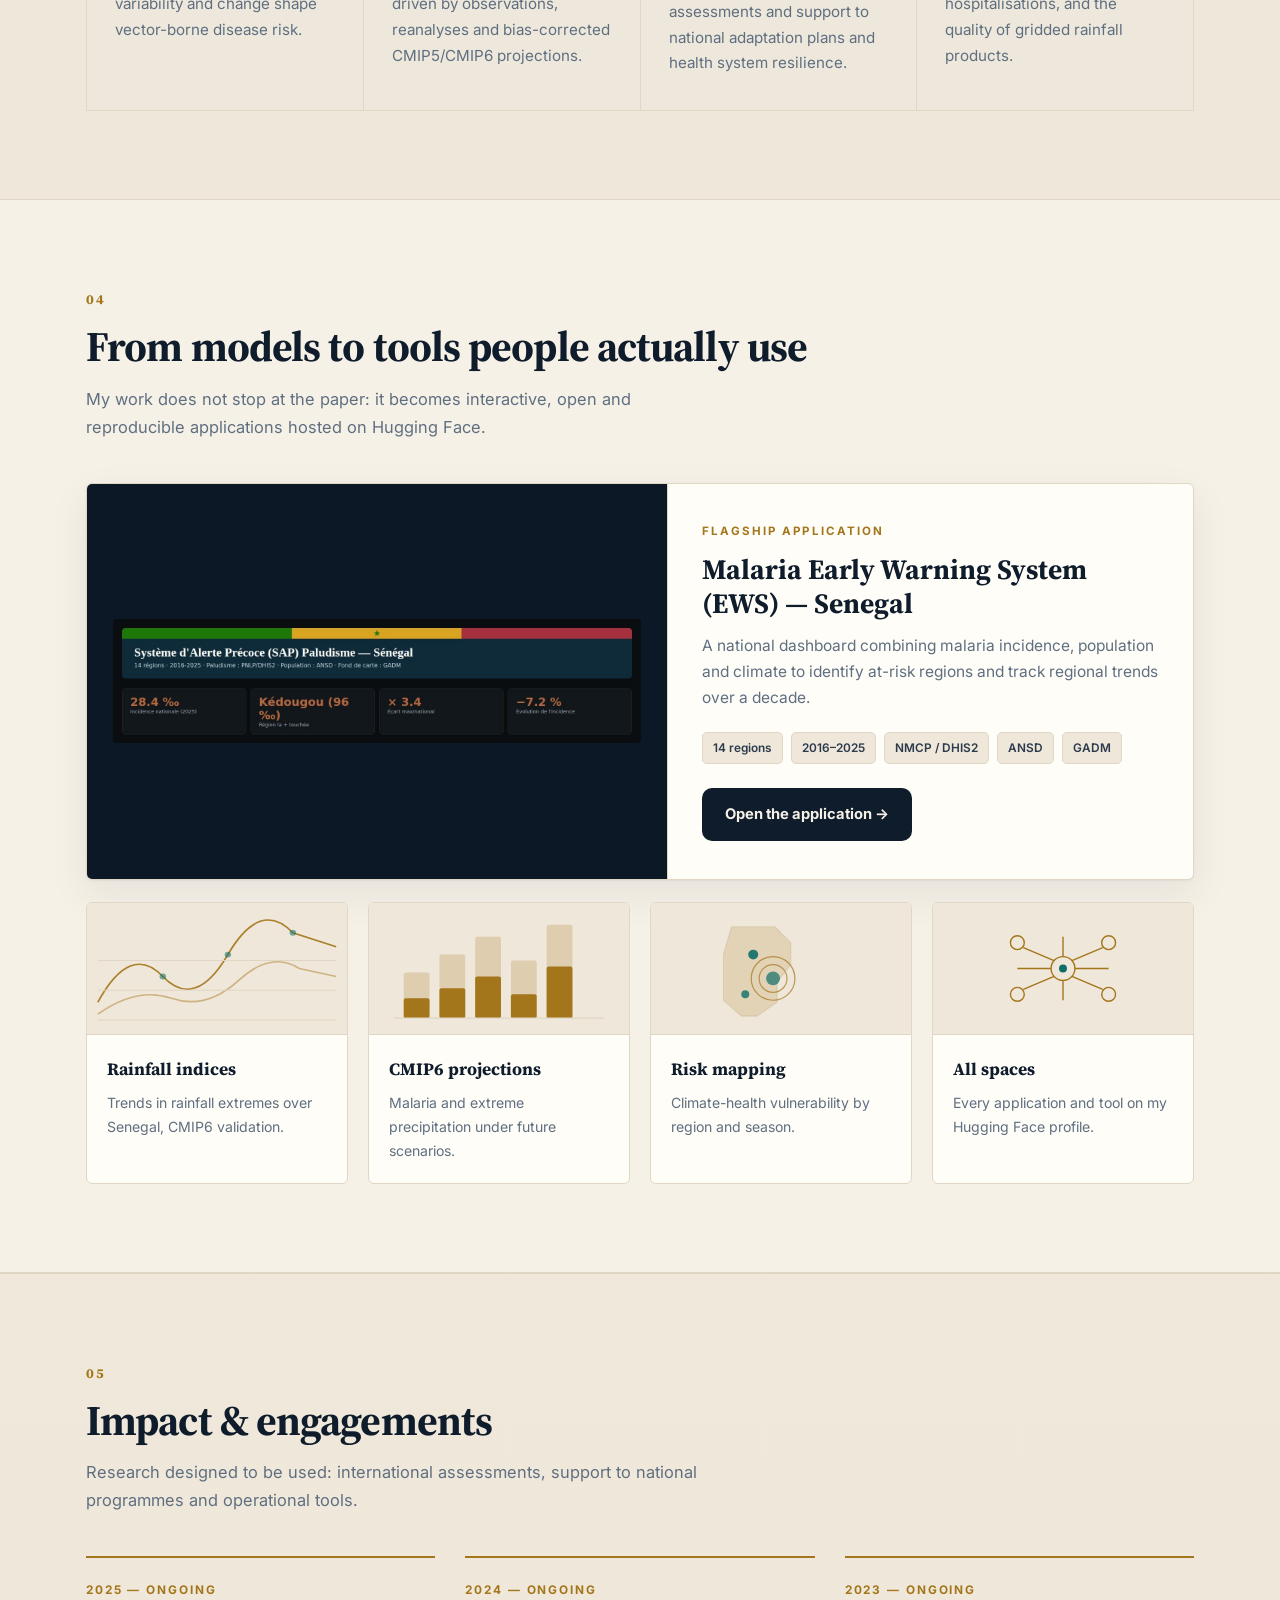
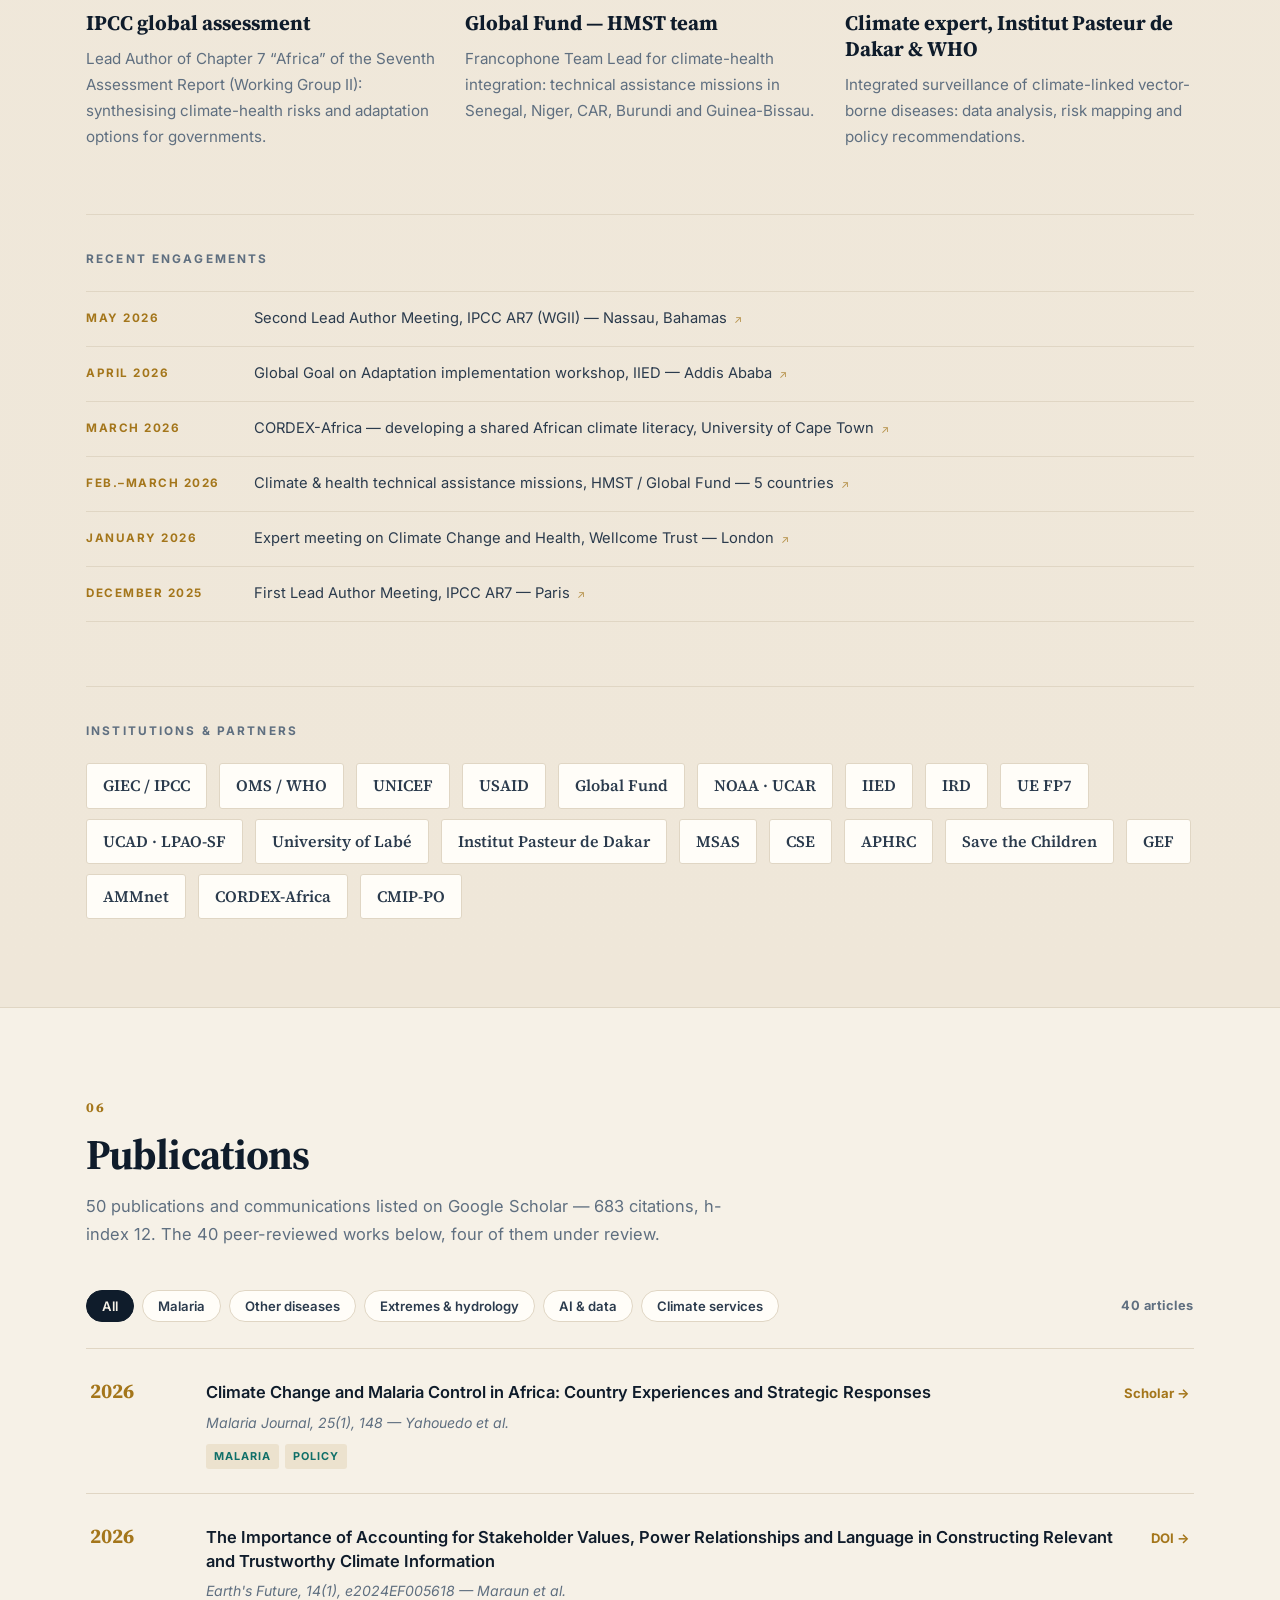
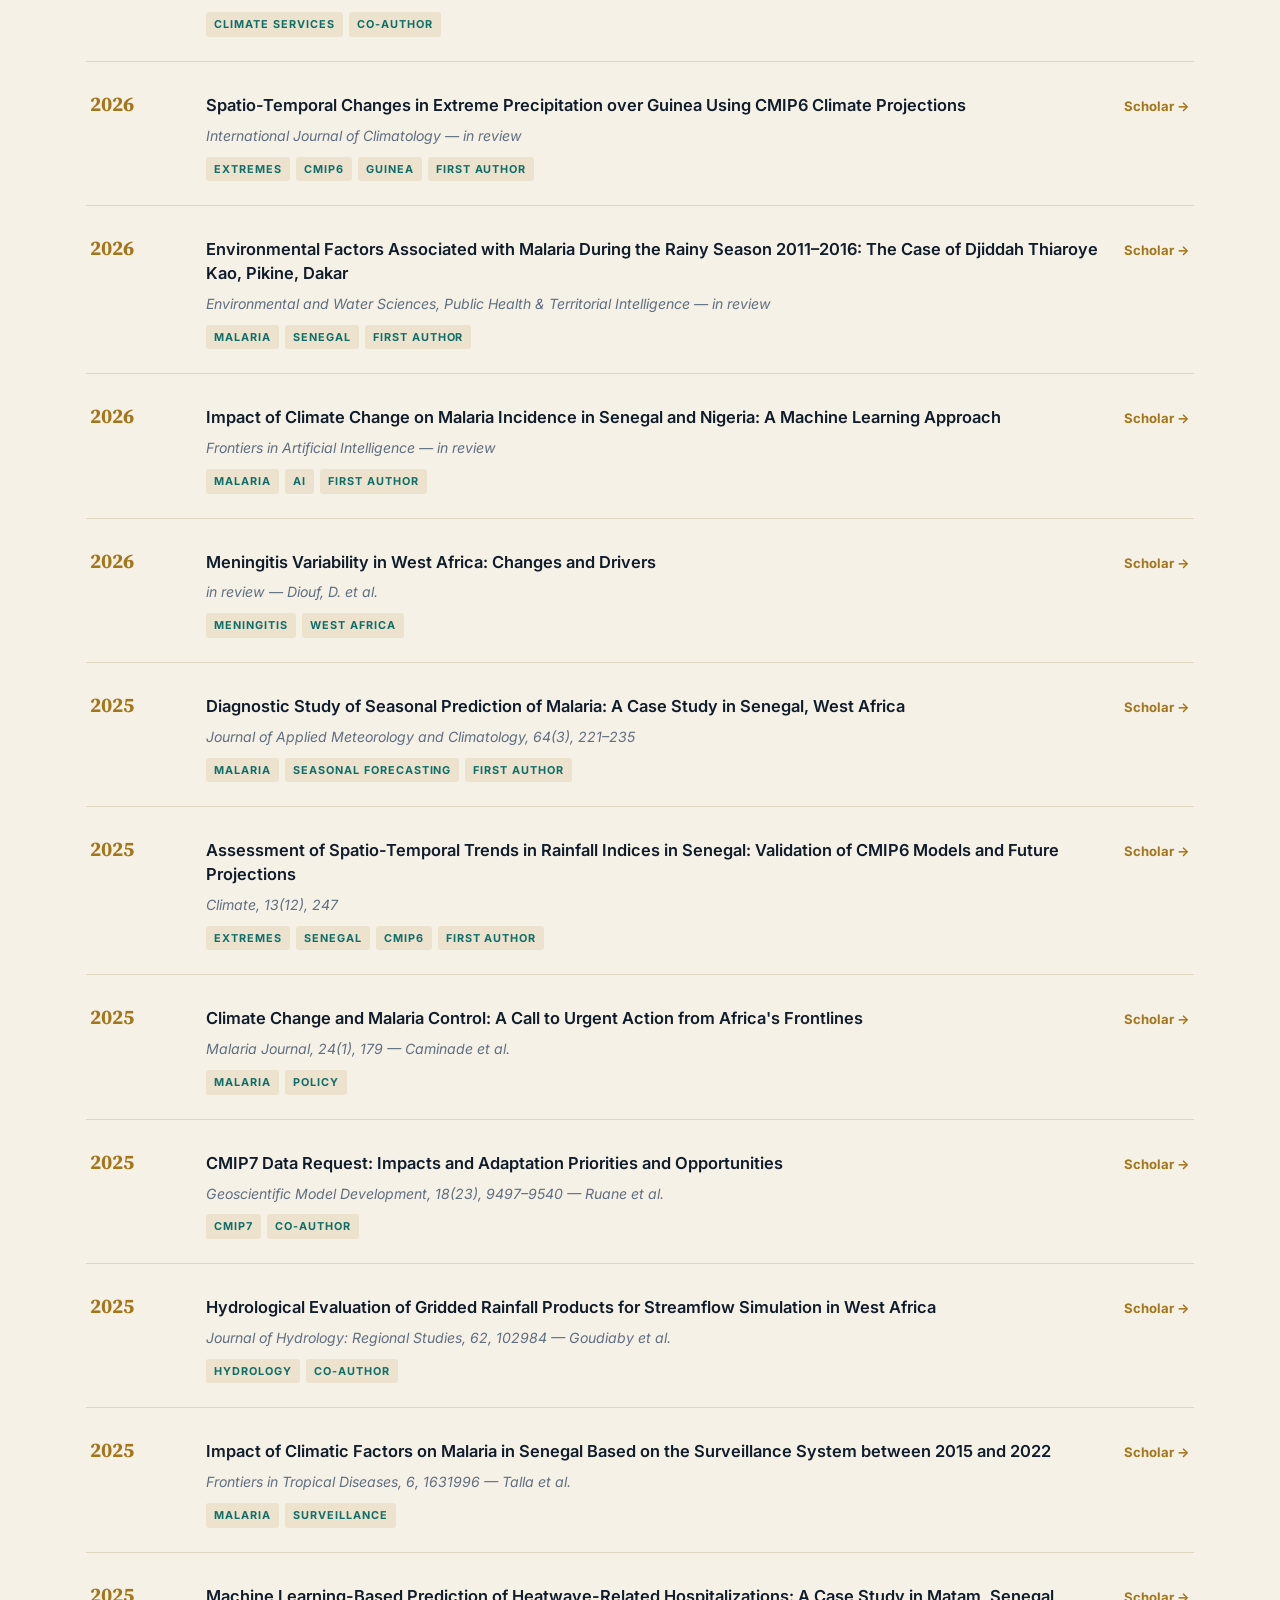
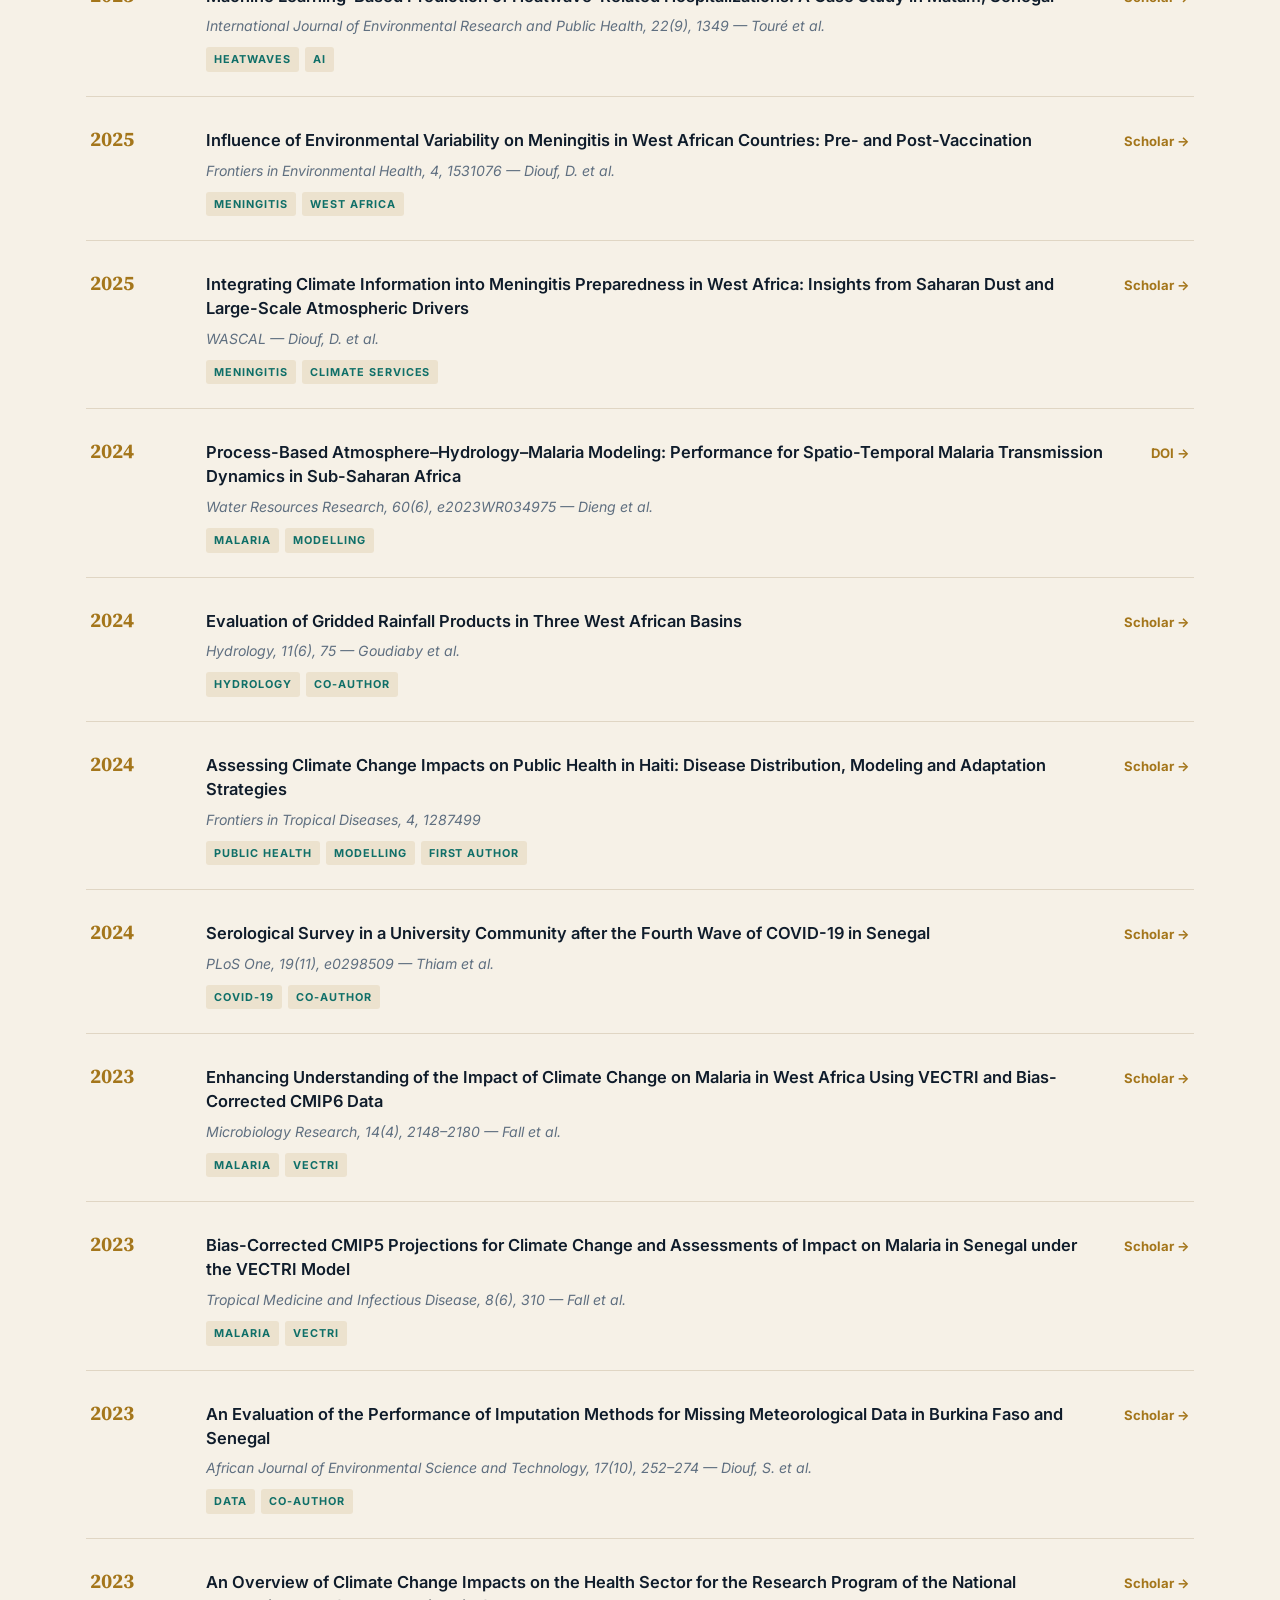
==== commit 3130996f: "Add files via upload" ====
--- a/index.html
+++ b/index.html
@@ -8,15 +8,15 @@
 <meta property="og:title" content="Dr. Ibrahima DIOUF — Physicist in Climate &amp; Health" />
 <meta property="og:description" content="IPCC AR7 Lead Author (Africa) &amp; Contributing Author (Health) | Heatwaves, Malaria &amp; Early Warning Systems for Africa | Rockefeller Foundation Bellagio Resident 2026" />
 <meta property="og:type" content="profile" />
-<meta property="og:url" content="https://scientific-hub-lab.github.io/Dr-Ibrahima-Diouf/" />
-<meta property="og:image" content="https://scientific-hub-lab.github.io/Dr-Ibrahima-Diouf/og-image.jpg" />
+<meta property="og:url" content="https://ibrahimadiouf.com/" />
+<meta property="og:image" content="https://ibrahimadiouf.com/og-image.jpg" />
 <meta property="og:image:width" content="1200" />
 <meta property="og:image:height" content="630" />
 <meta property="og:image:alt" content="Dr. Ibrahima Diouf - Climate &amp; Health Scientist, IPCC AR7 Lead Author" />
 <meta name="twitter:card" content="summary_large_image" />
 <meta name="twitter:title" content="Dr. Ibrahima DIOUF - Physicist in Climate &amp; Health" />
-<meta name="twitter:image" content="https://scientific-hub-lab.github.io/Dr-Ibrahima-Diouf/og-image.jpg" />
-<link rel="canonical" href="https://scientific-hub-lab.github.io/Dr-Ibrahima-Diouf/" />
+<meta name="twitter:image" content="https://ibrahimadiouf.com/og-image.jpg" />
+<link rel="canonical" href="https://ibrahimadiouf.com/" />
 <link rel="icon" type="image/png" href="favicon.png" />
 <link rel="apple-touch-icon" href="apple-touch-icon.png" />
 <script type="application/ld+json">
@@ -26,8 +26,8 @@
   "name": "Ibrahima Diouf",
   "honorificPrefix": "Dr.",
   "jobTitle": "Physicist in Climate & Health; IPCC AR7 Lead Author (WGII, Chapter 7 Africa) and Contributing Author (Health)",
-  "url": "https://scientific-hub-lab.github.io/Dr-Ibrahima-Diouf/",
-  "image": "https://scientific-hub-lab.github.io/Dr-Ibrahima-Diouf/portrait.jpg",
+  "url": "https://ibrahimadiouf.com/",
+  "image": "https://ibrahimadiouf.com/portrait.jpg",
   "affiliation": [
     {"@type": "Organization", "name": "University of Labé, Faculty of Sciences and Techniques", "address": "Hafia, Labé, Guinea"},
     {"@type": "Organization", "name": "Cheikh Anta Diop University (UCAD), Higher Polytechnic School (ESP), LPAO-SF", "address": "Dakar, Senegal"}
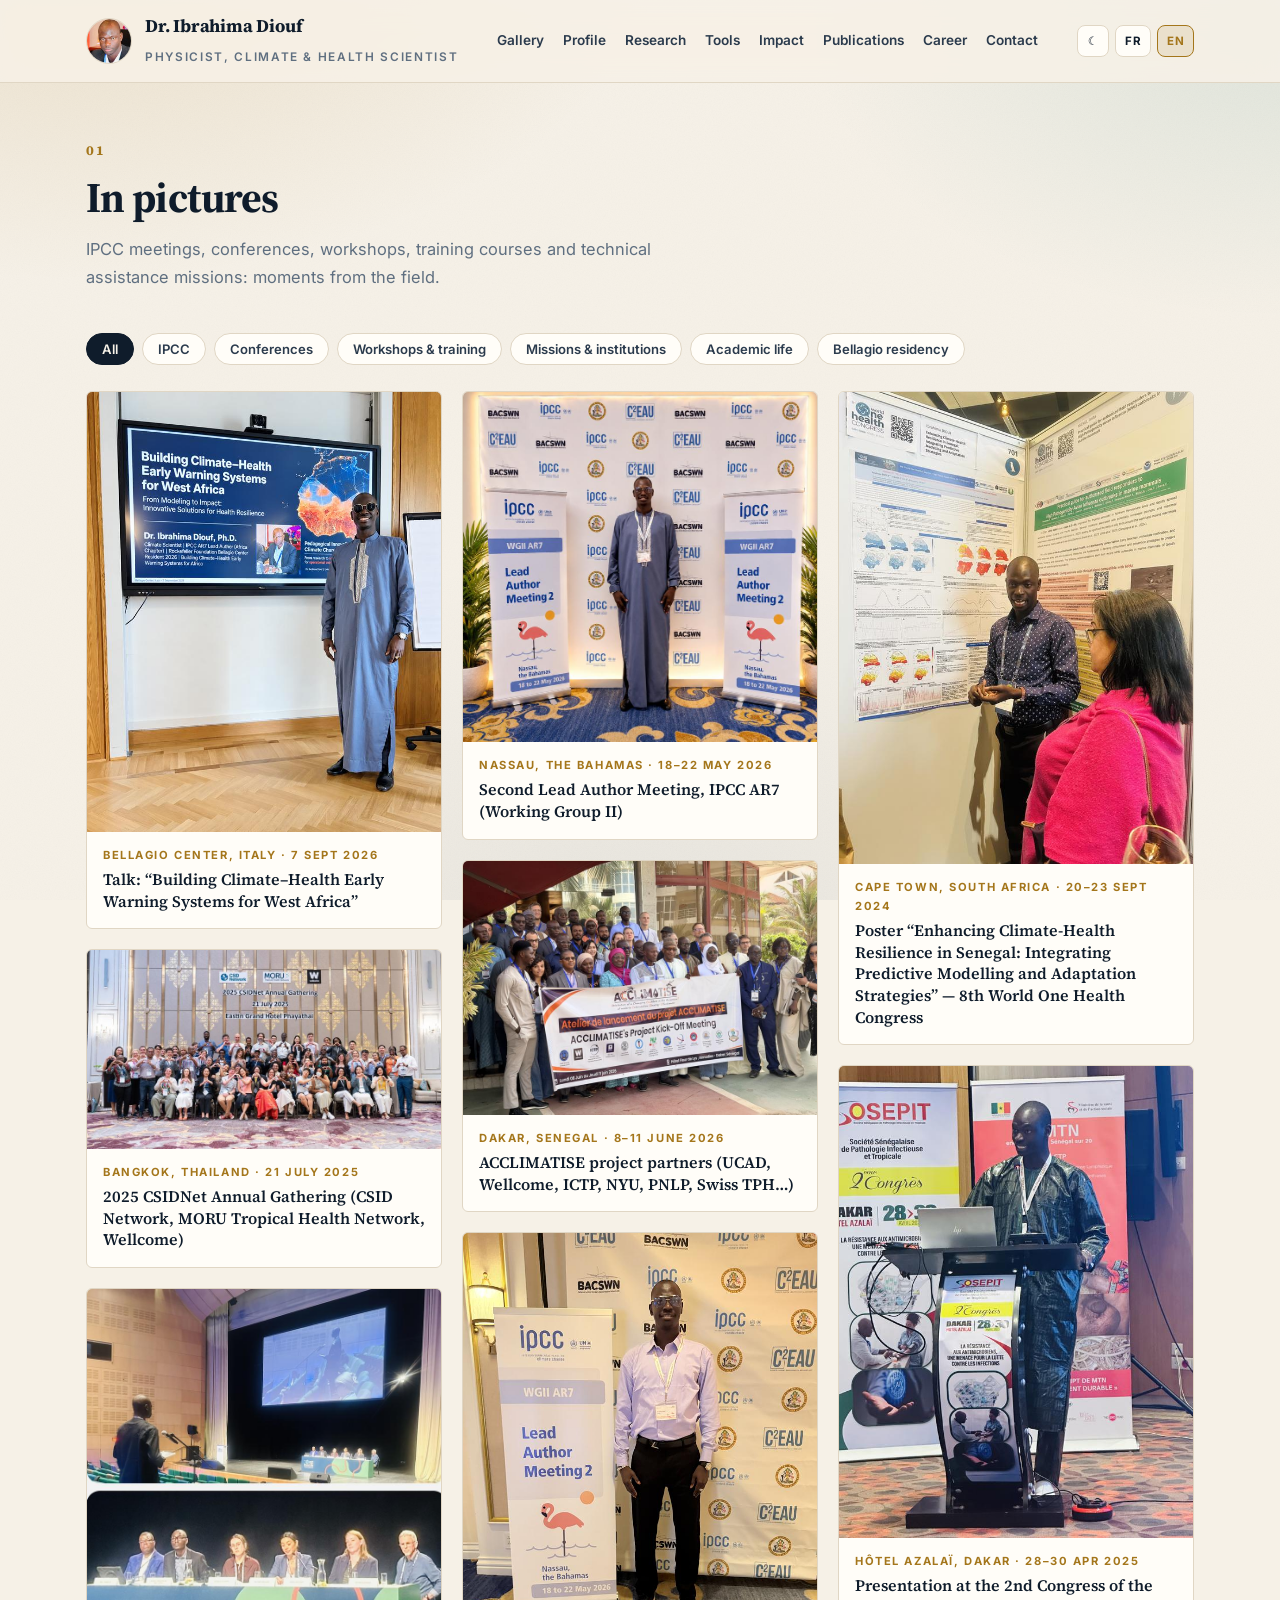
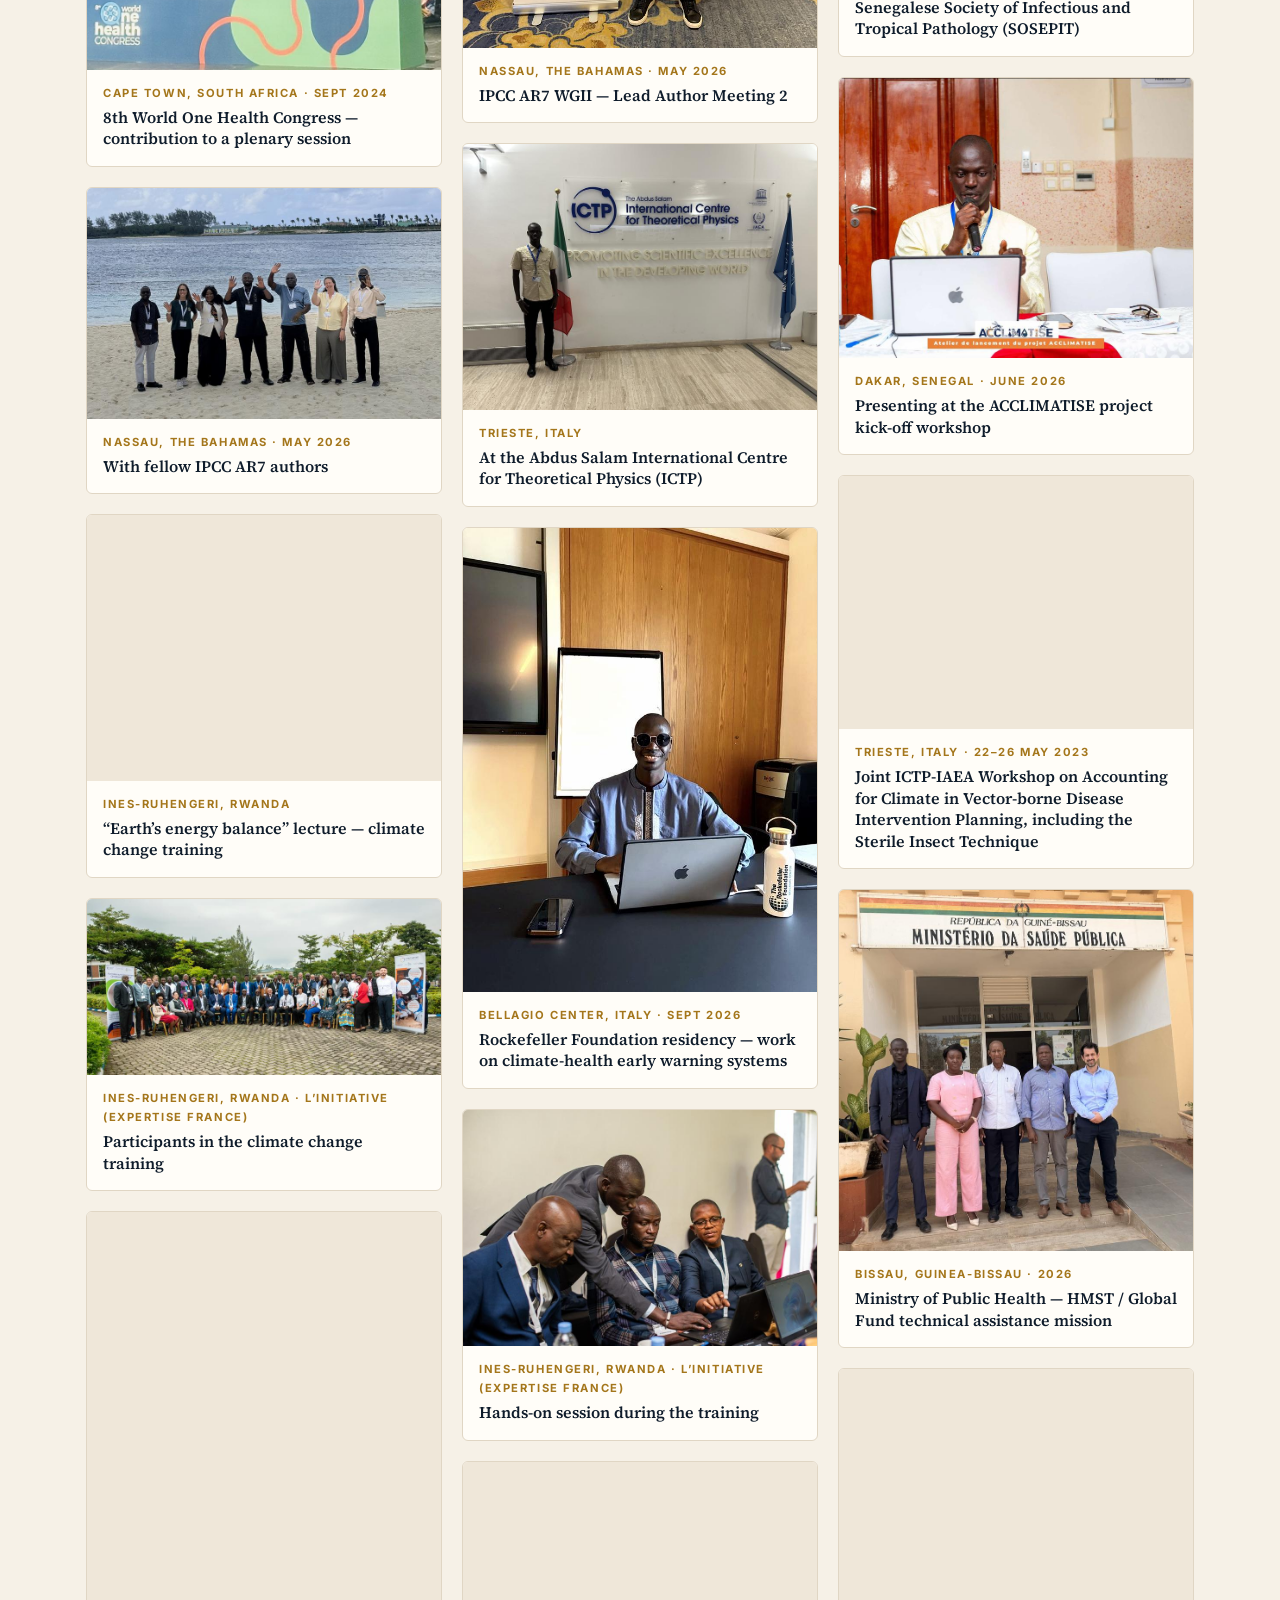
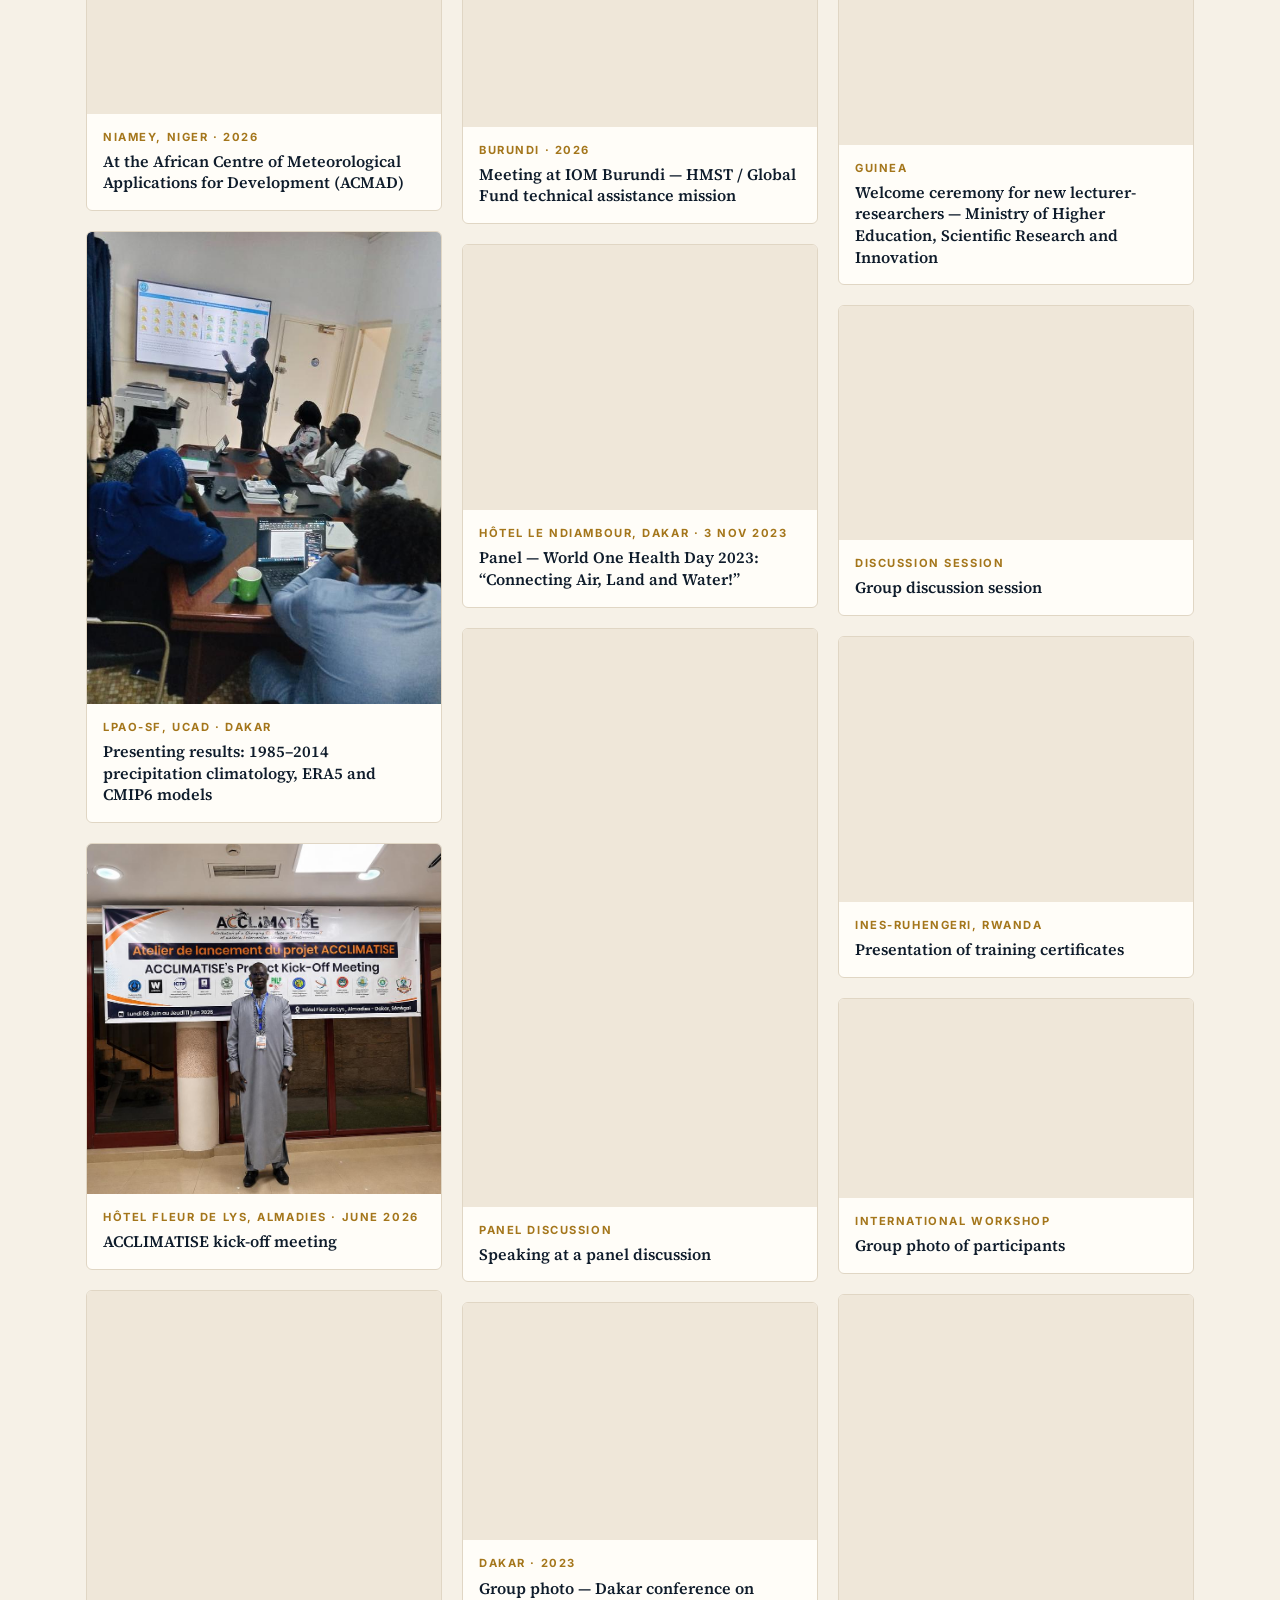
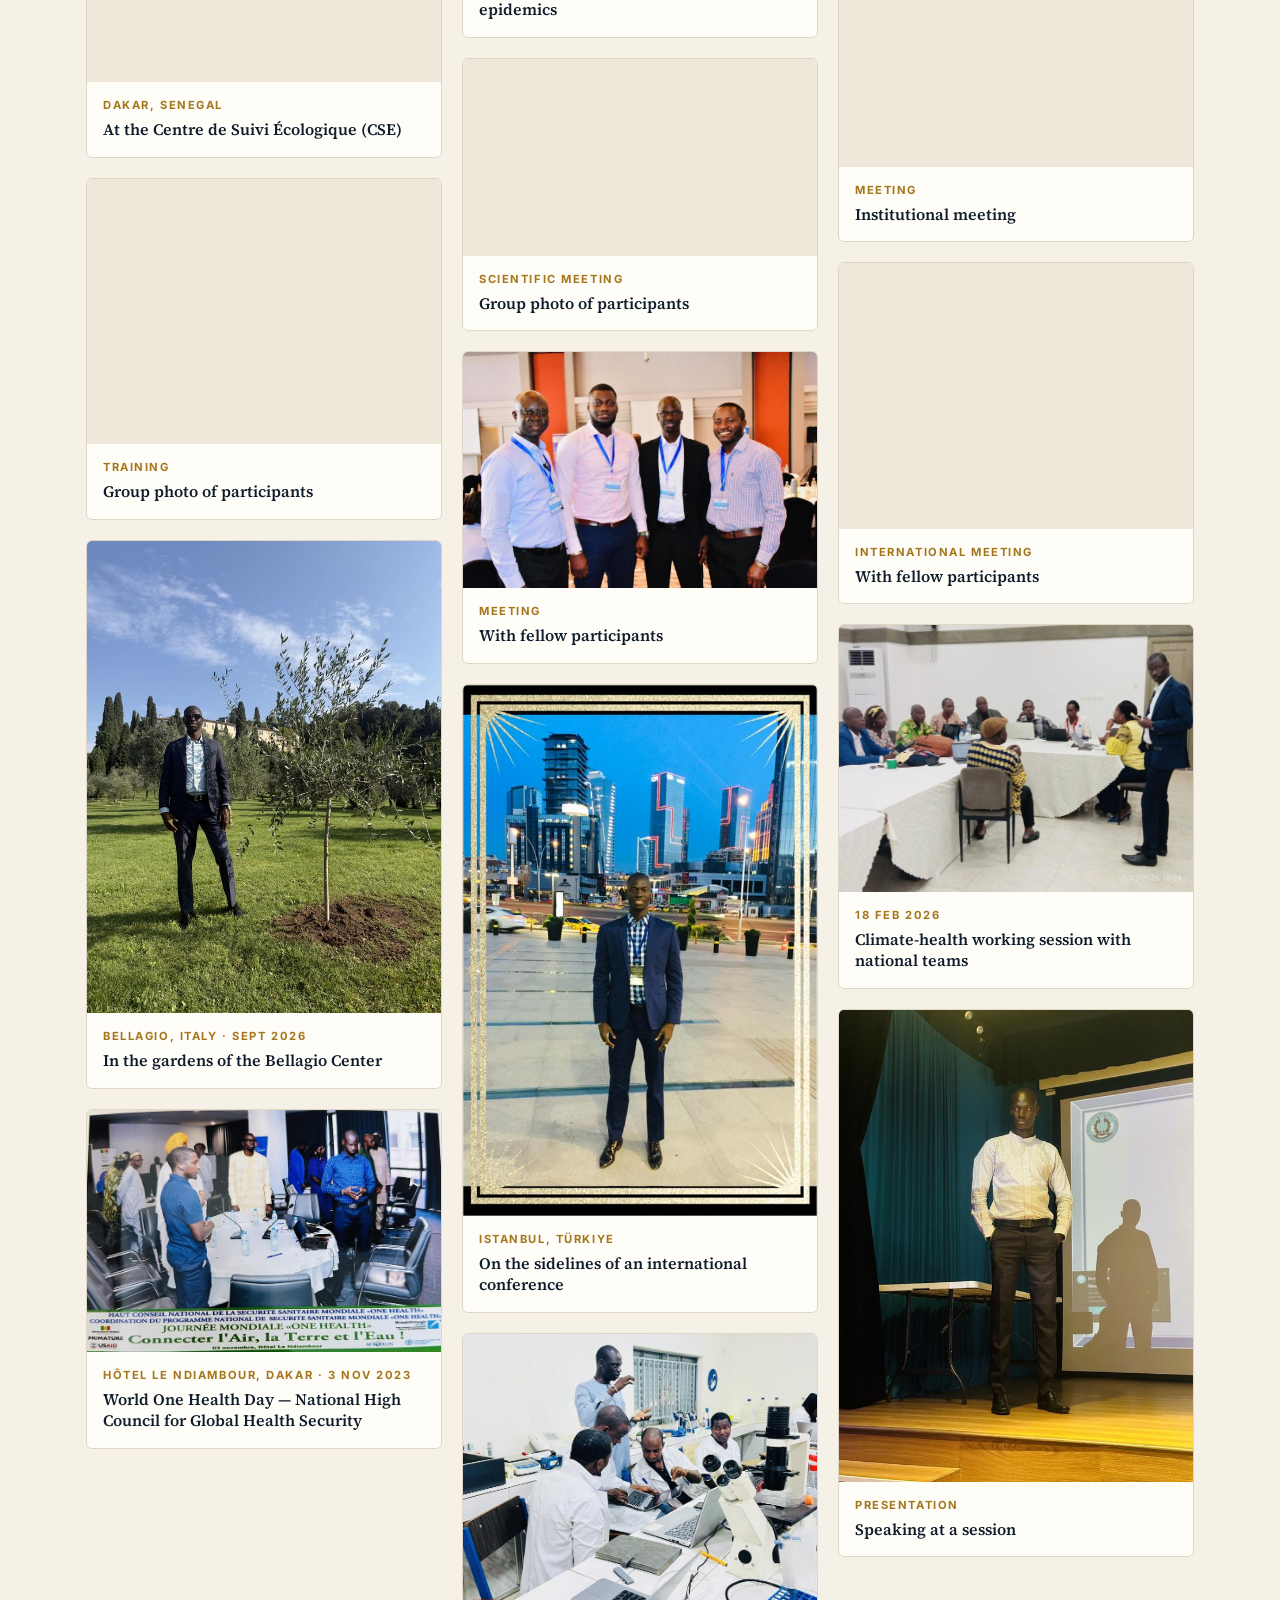
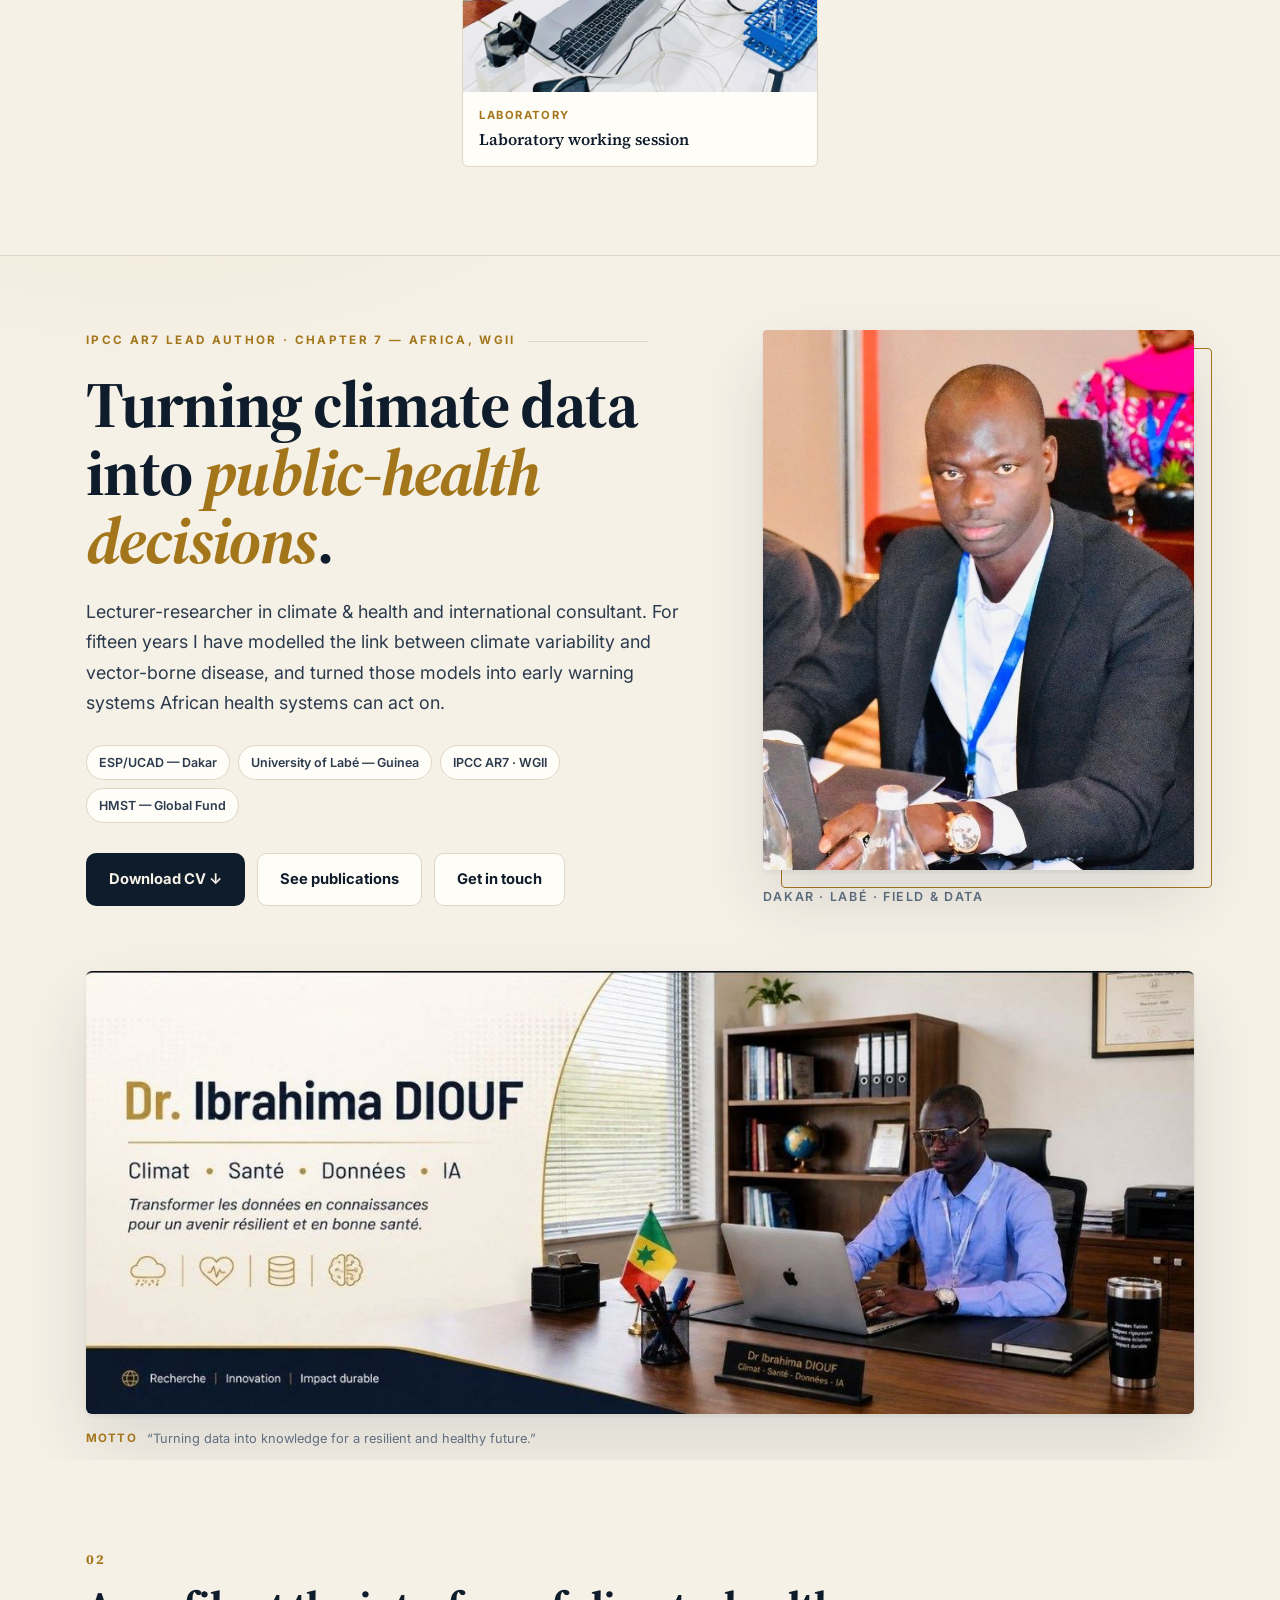
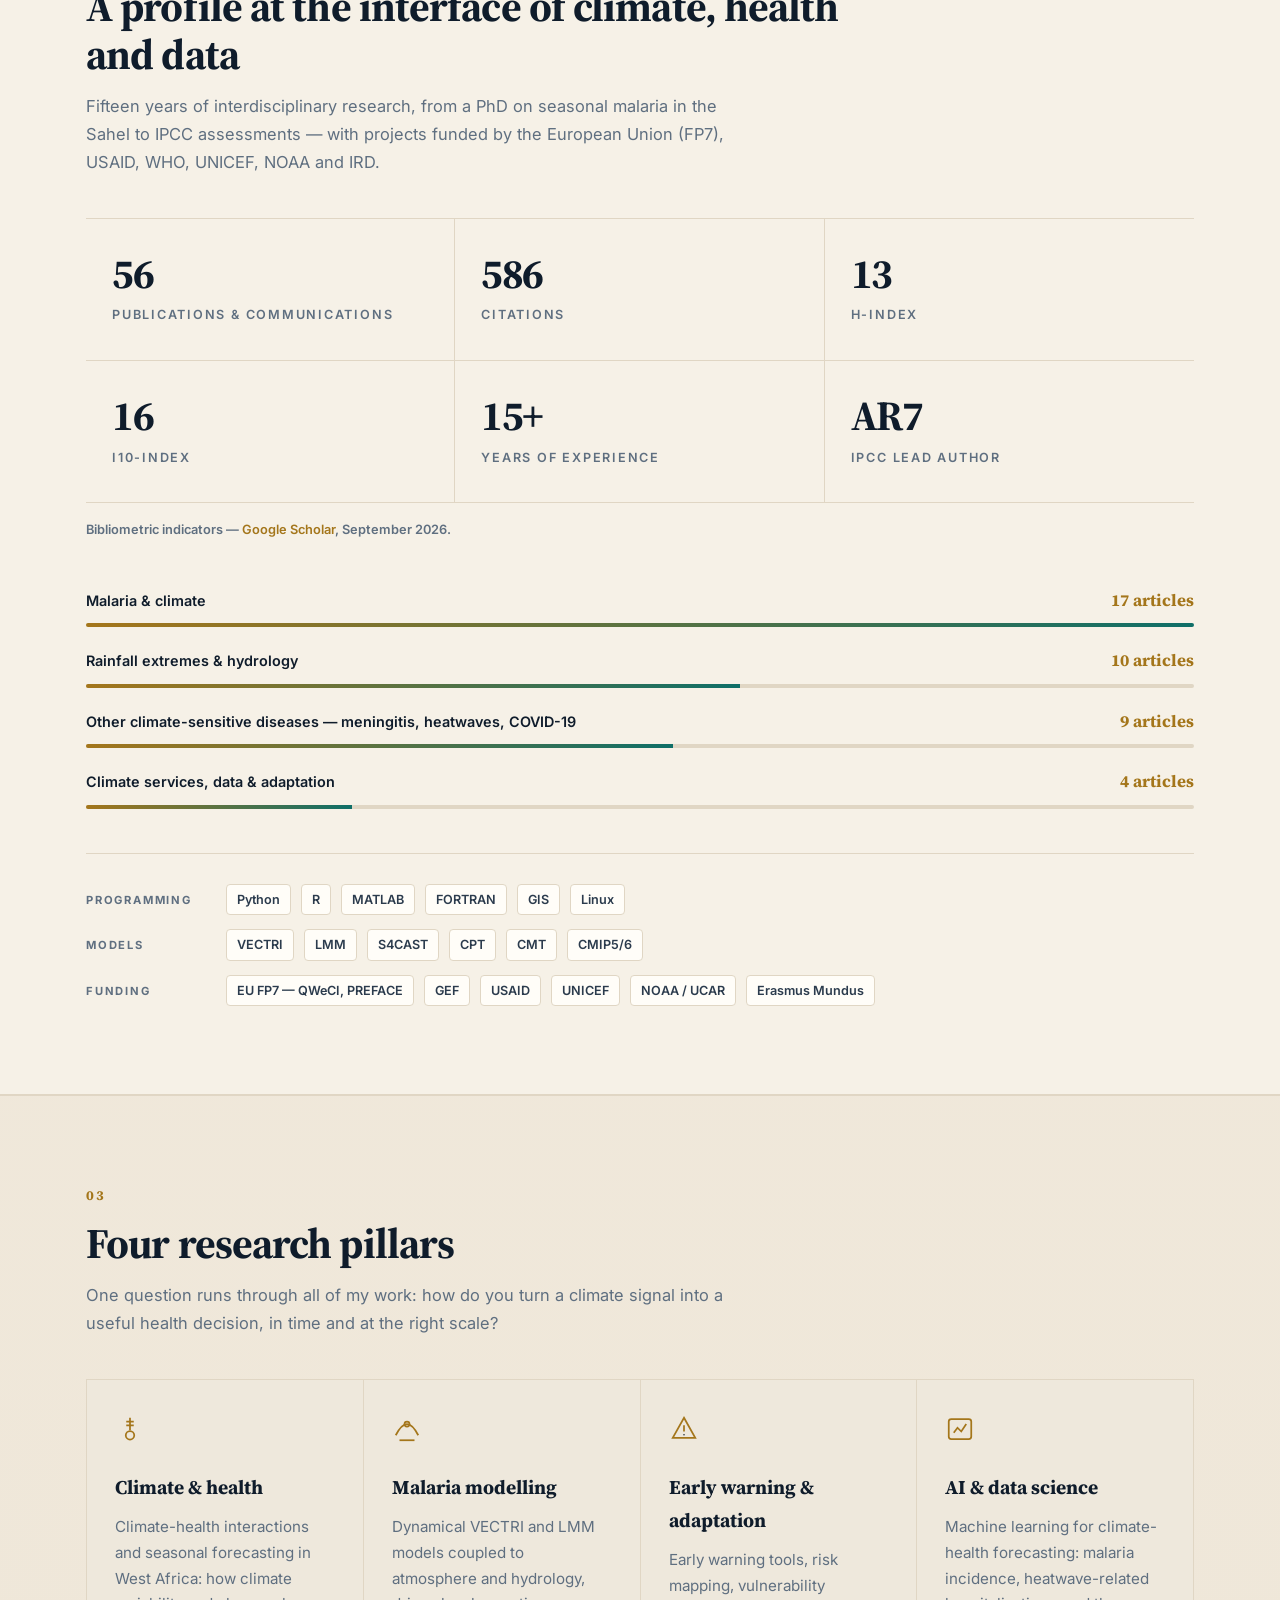
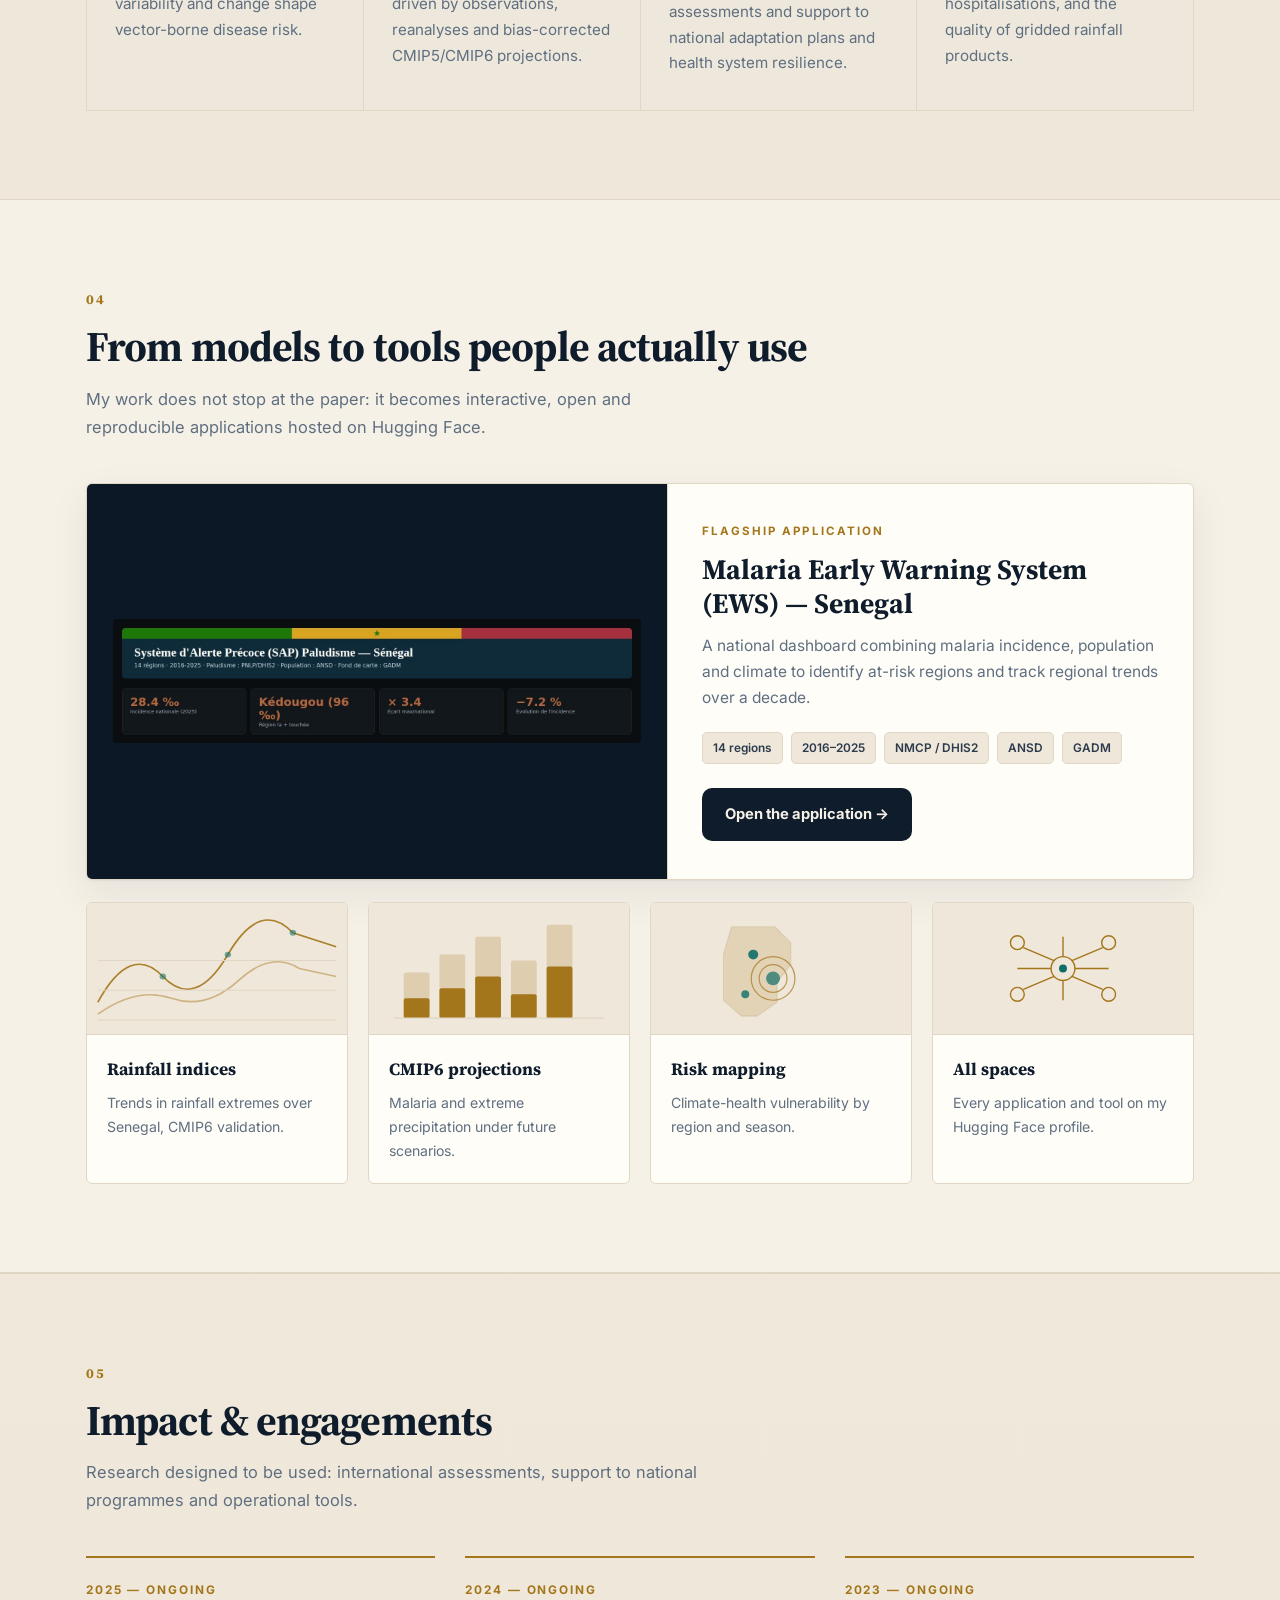
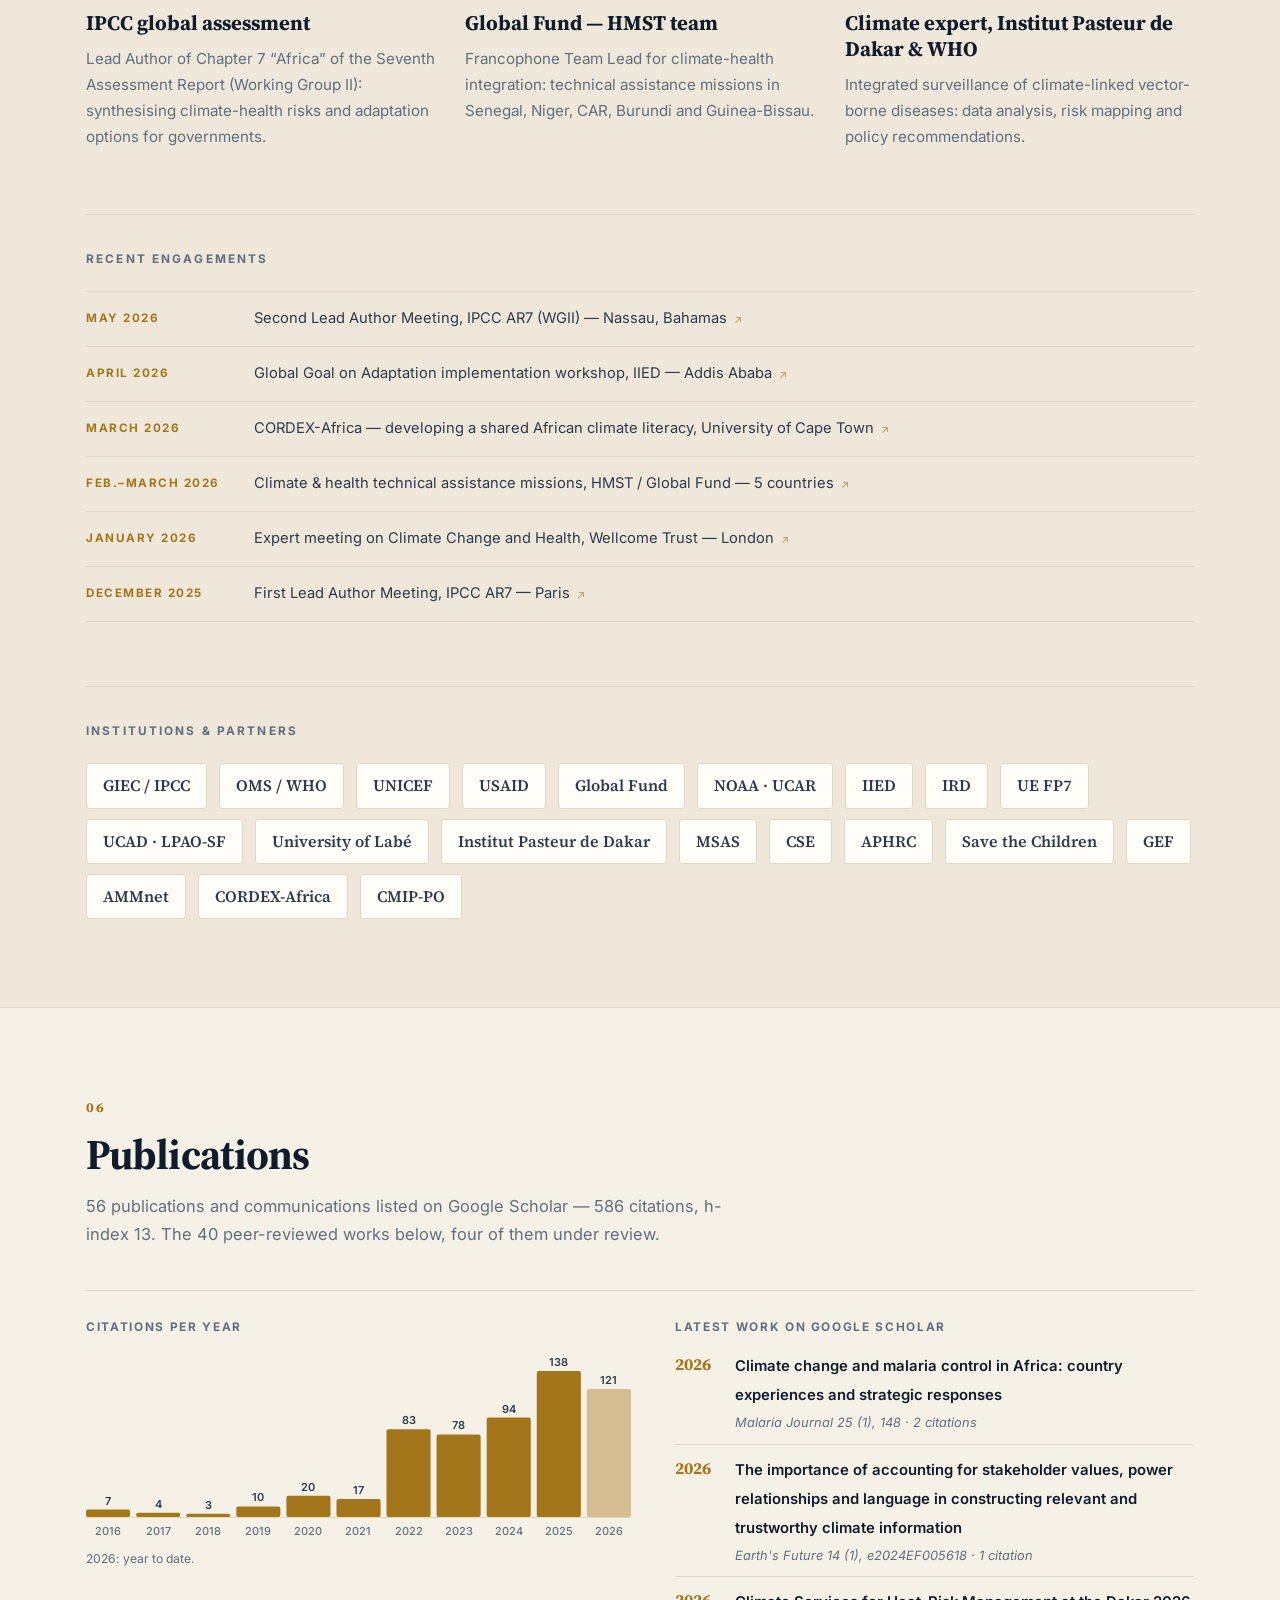
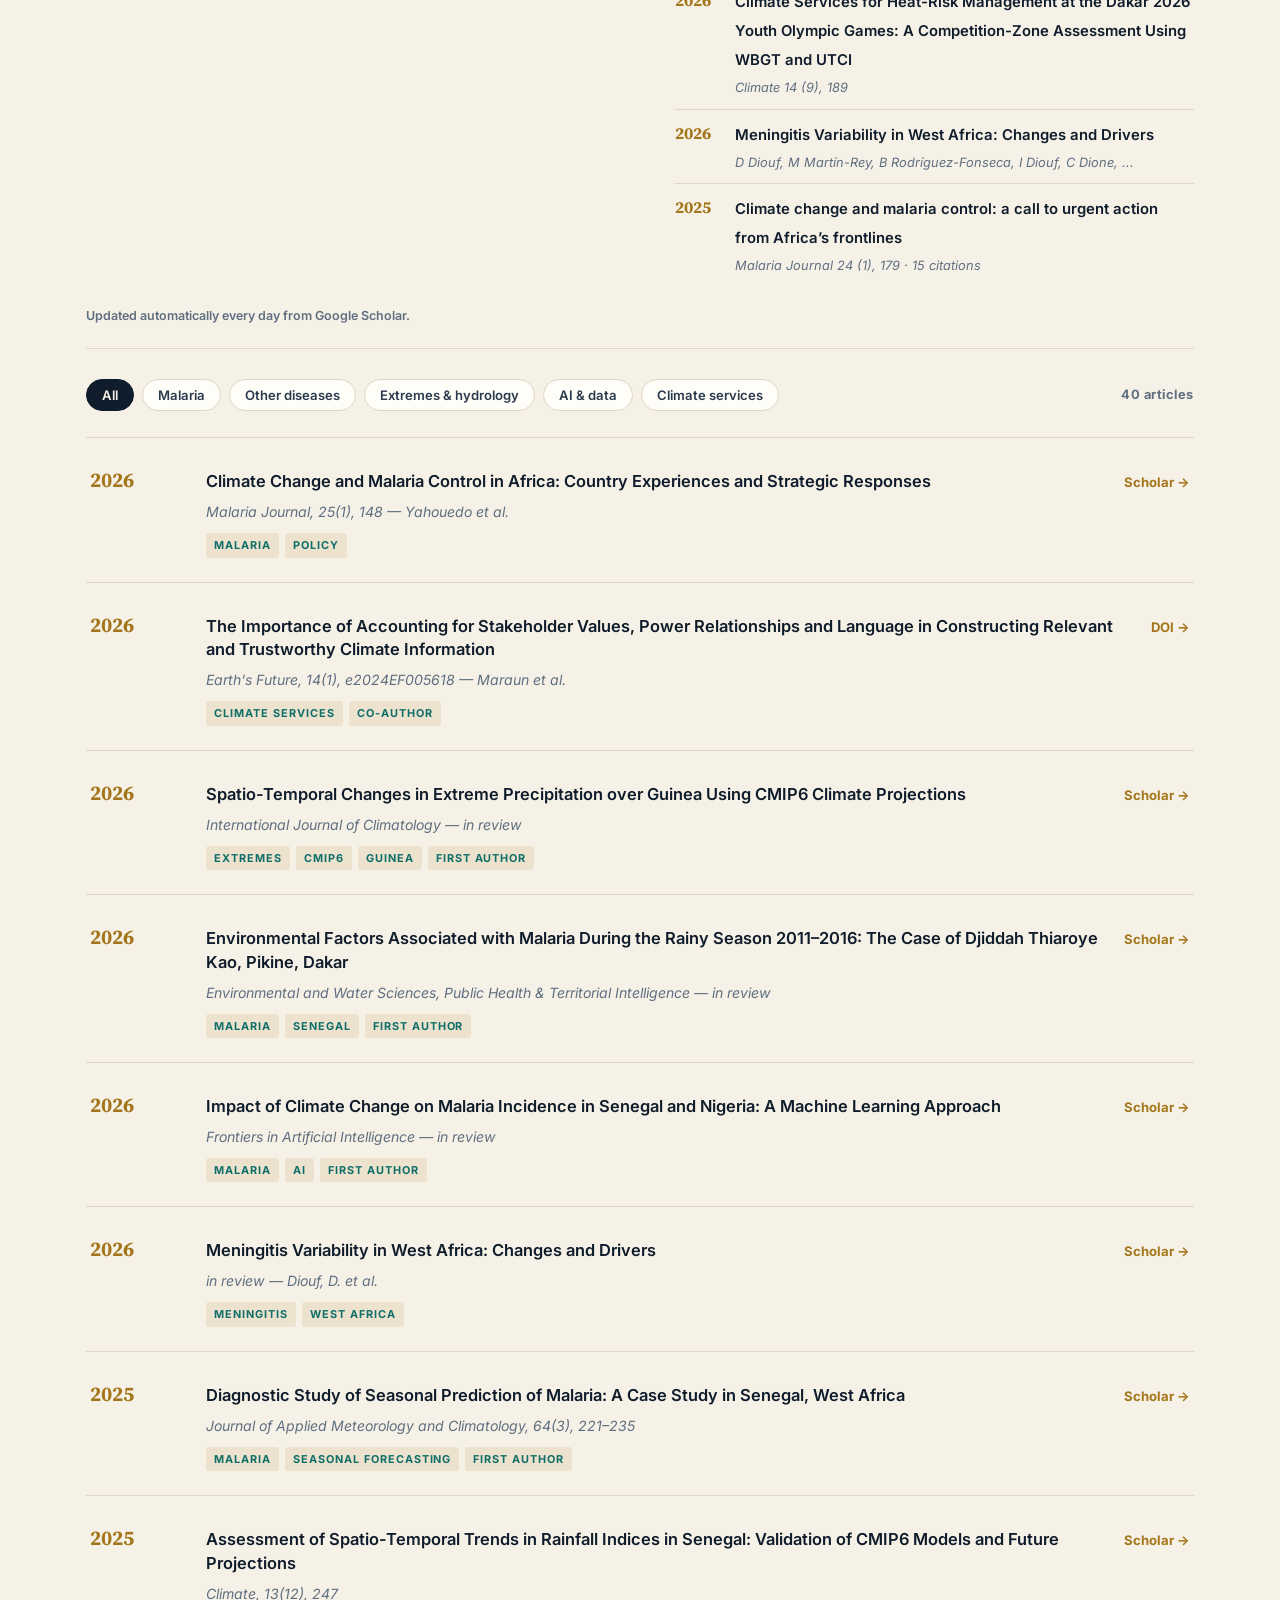
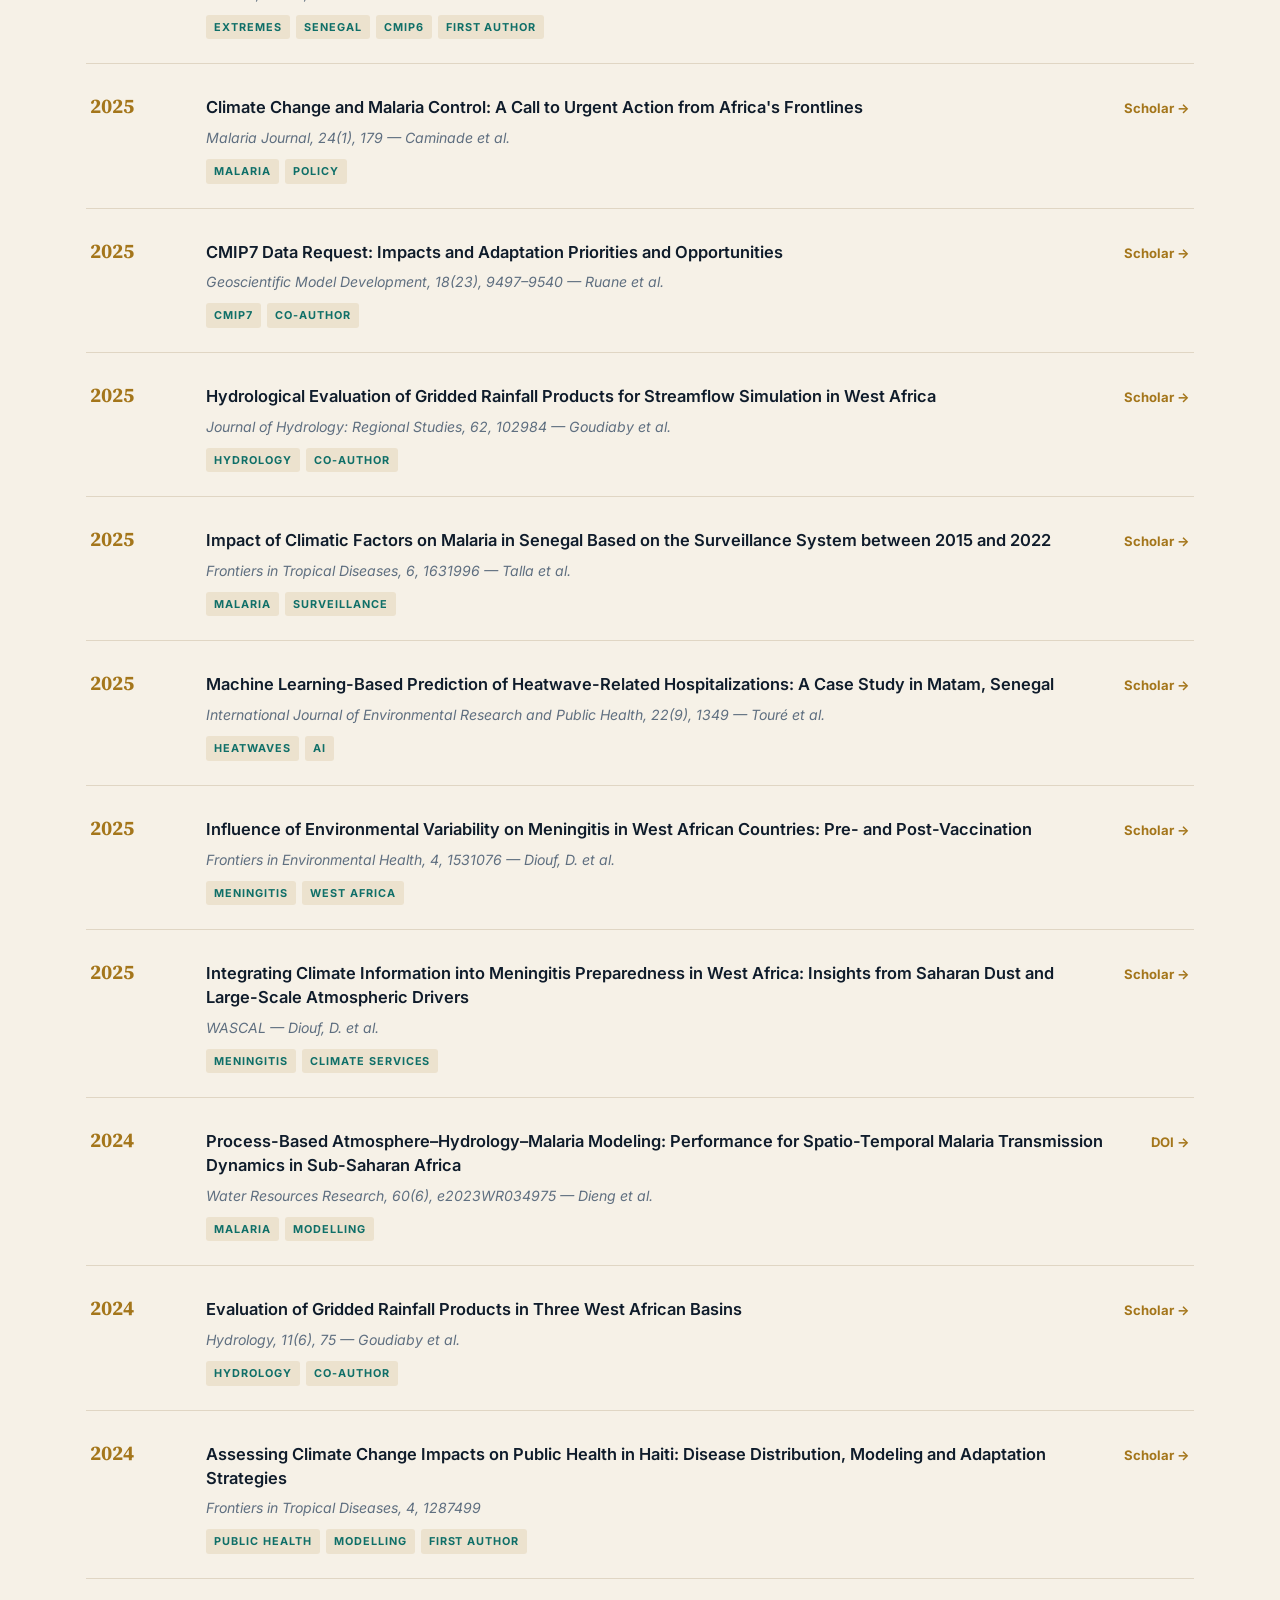
==== commit fcc9346a: "Add files via upload" ====
--- a/index.html
+++ b/index.html
@@ -3,10 +3,10 @@
 <head>
 <meta charset="utf-8" />
 <meta name="viewport" content="width=device-width, initial-scale=1" />
-<title>Dr. Ibrahima DIOUF — Physicist in Climate & Health</title>
-<meta name="description" content="Dr. Ibrahima Diouf — physicist in climate &amp; health, IPCC AR7 Lead Author (Africa) and Contributing Author (Health). Heatwaves, malaria and early warning systems for Africa. Rockefeller Foundation Bellagio Resident 2026." />
-<meta property="og:title" content="Dr. Ibrahima DIOUF — Physicist in Climate &amp; Health" />
-<meta property="og:description" content="IPCC AR7 Lead Author (Africa) &amp; Contributing Author (Health) | Heatwaves, Malaria &amp; Early Warning Systems for Africa | Rockefeller Foundation Bellagio Resident 2026" />
+<title>Dr. Ibrahima DIOUF — Physicist, Climate & Health Scientist</title>
+<meta name="description" content="Dr. Ibrahima Diouf — physicist, climate &amp; health scientist, IPCC AR7 Lead Author (Africa) and Contributing Author (Health and Wellbeing). Heatwaves, malaria and early warning systems for Africa. Rockefeller Foundation Bellagio Resident 2026." />
+<meta property="og:title" content="Dr. Ibrahima DIOUF — Physicist, Climate &amp; Health Scientist" />
+<meta property="og:description" content="IPCC AR7 Lead Author (Africa) &amp; Contributing Author (Health and Wellbeing) | Heatwaves, Malaria &amp; Early Warning Systems for Africa | Rockefeller Foundation Bellagio Resident 2026" />
 <meta property="og:type" content="profile" />
 <meta property="og:url" content="https://ibrahimadiouf.com/" />
 <meta property="og:image" content="https://ibrahimadiouf.com/og-image.jpg" />
@@ -14,7 +14,7 @@
 <meta property="og:image:height" content="630" />
 <meta property="og:image:alt" content="Dr. Ibrahima Diouf - Climate &amp; Health Scientist, IPCC AR7 Lead Author" />
 <meta name="twitter:card" content="summary_large_image" />
-<meta name="twitter:title" content="Dr. Ibrahima DIOUF - Physicist in Climate &amp; Health" />
+<meta name="twitter:title" content="Dr. Ibrahima DIOUF - Physicist, Climate &amp; Health Scientist" />
 <meta name="twitter:image" content="https://ibrahimadiouf.com/og-image.jpg" />
 <link rel="canonical" href="https://ibrahimadiouf.com/" />
 <link rel="icon" type="image/png" href="favicon.png" />
@@ -25,7 +25,7 @@
   "@type": "Person",
   "name": "Ibrahima Diouf",
   "honorificPrefix": "Dr.",
-  "jobTitle": "Physicist in Climate & Health; IPCC AR7 Lead Author (WGII, Chapter 7 Africa) and Contributing Author (Health)",
+  "jobTitle": "Physicist, Climate & Health Scientist; IPCC AR7 Lead Author (WGII, Chapter 7 Africa) and Contributing Author (Health and Wellbeing)",
   "url": "https://ibrahimadiouf.com/",
   "image": "https://ibrahimadiouf.com/portrait.jpg",
   "affiliation": [
@@ -506,7 +506,7 @@
         <img src="avatar.jpg" width="46" height="46" alt="Dr. Ibrahima Diouf">
         <span>
           <span class="nm">Dr. Ibrahima Diouf</span><br>
-          <span class="rl" data-i18n="hdr.role">Physicien, climat &amp; santé</span>
+          <span class="rl" data-i18n="hdr.role">Physicien, scientifique climat &amp; santé</span>
         </span>
       </a>
       <nav class="main" id="nav">
@@ -1502,7 +1502,7 @@
 <footer class="site">
   <div class="wrap">
     <div class="frow">
-      <div><span class="fname">Dr. Ibrahima Diouf</span> — <span data-i18n="ft.role">Physicien, climat &amp; santé</span></div>
+      <div><span class="fname">Dr. Ibrahima Diouf</span> — <span data-i18n="ft.role">Physicien, scientifique climat &amp; santé</span></div>
       <div>© <span id="yr"></span> · <span data-i18n="ft.rights">Tous droits réservés</span> · <a href="#top" data-i18n="ft.top">Haut de page ↑</a></div>
     </div>
   </div>
@@ -1589,7 +1589,7 @@
 const I18N = {
   fr: {},
   en: {
-    'hdr.role':'Physicist in Climate &amp; Health',
+    'hdr.role':'Physicist, Climate &amp; Health Scientist',
     'nav.1':'Profile','nav.2':'Research','nav.3':'Tools','nav.4':'Impact','nav.5':'Publications','nav.6':'Career','nav.7':'Contact',
     'hero.kicker':'IPCC AR7 Lead Author · Chapter 7 — Africa, WGII',
     'hero.h1':'Turning climate data into <em>public-health decisions</em>.',
@@ -1753,7 +1753,7 @@
     'g.f6':"Academic life",
     'g.f4':"Bellagio residency",
     'g.more':"See all photos",
-    'ft.role':'Physicist in Climate &amp; Health','ft.rights':'All rights reserved','ft.top':'Back to top ↑'
+    'ft.role':'Physicist, Climate &amp; Health Scientist','ft.rights':'All rights reserved','ft.top':'Back to top ↑'
   }
 };
 document.querySelectorAll('[data-i18n]').forEach(el => { const k = el.getAttribute('data-i18n'); if(I18N.fr[k] === undefined) I18N.fr[k] = el.innerHTML; });
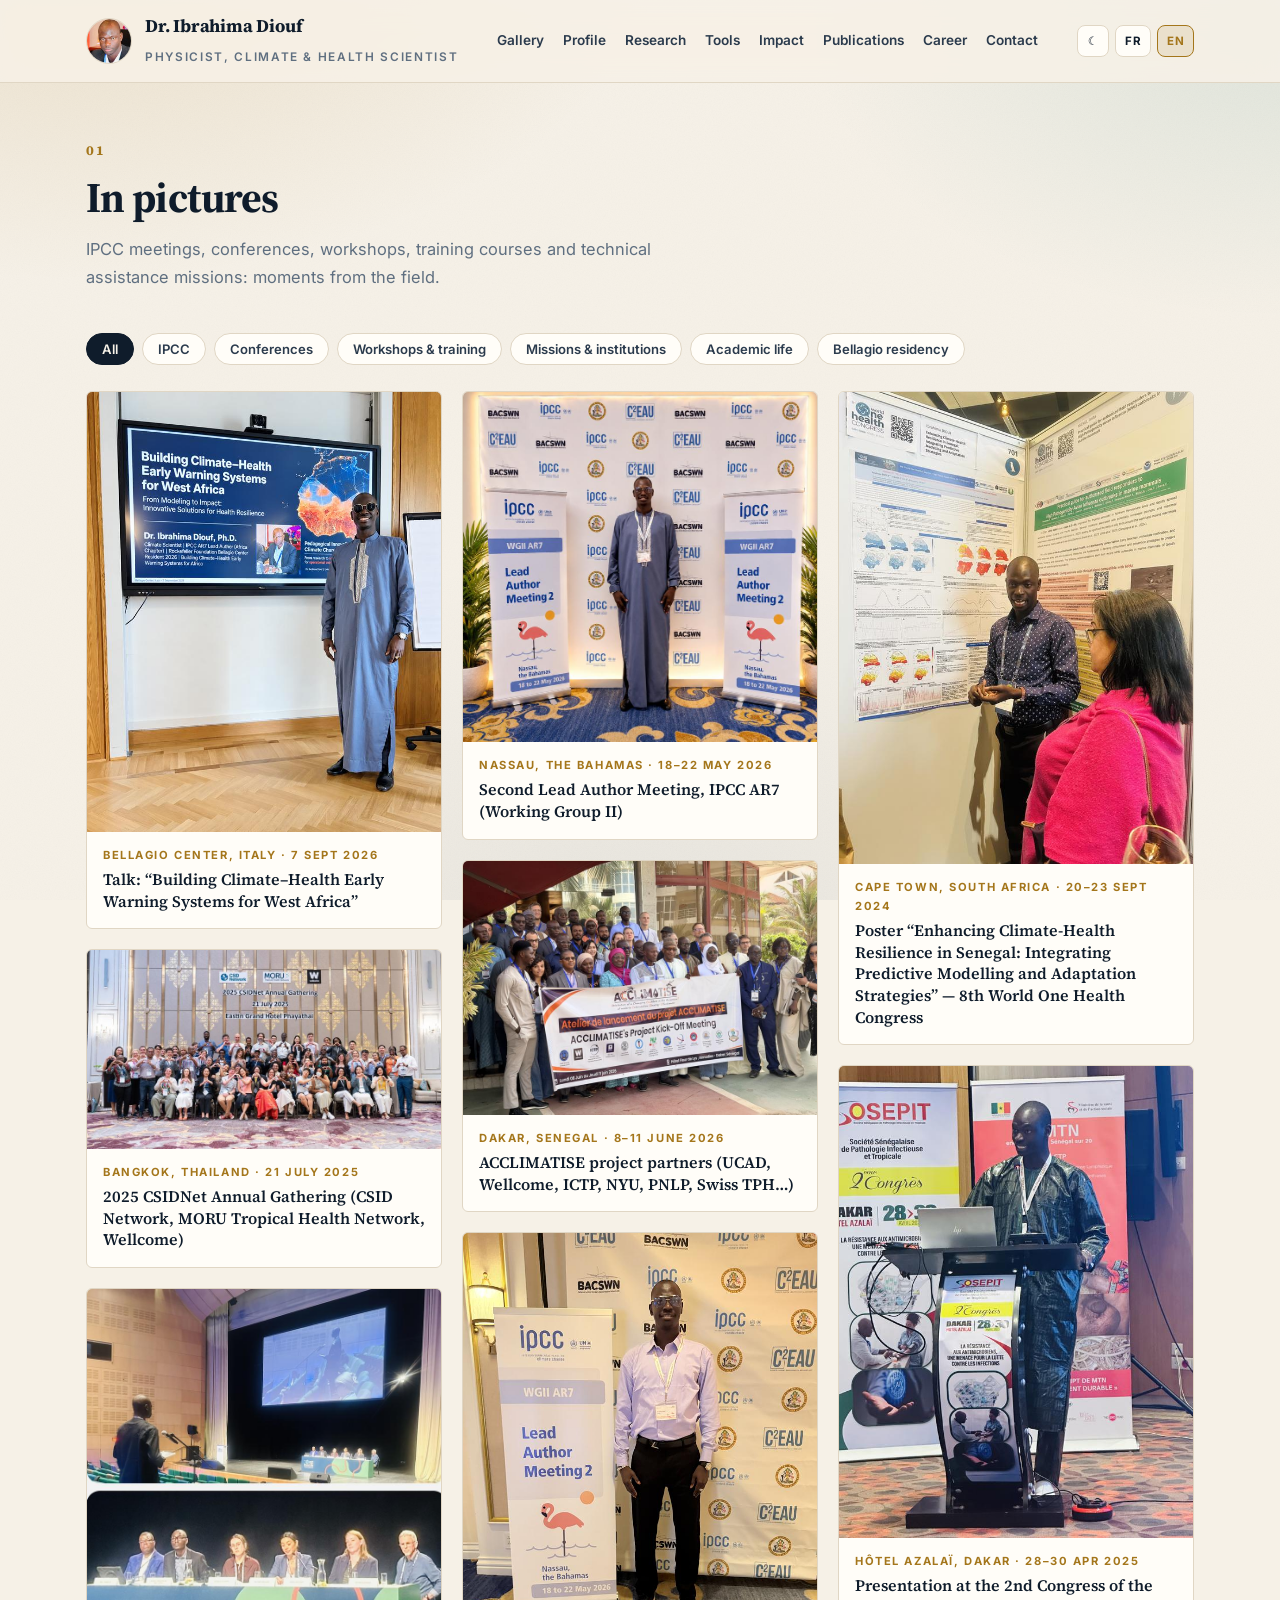
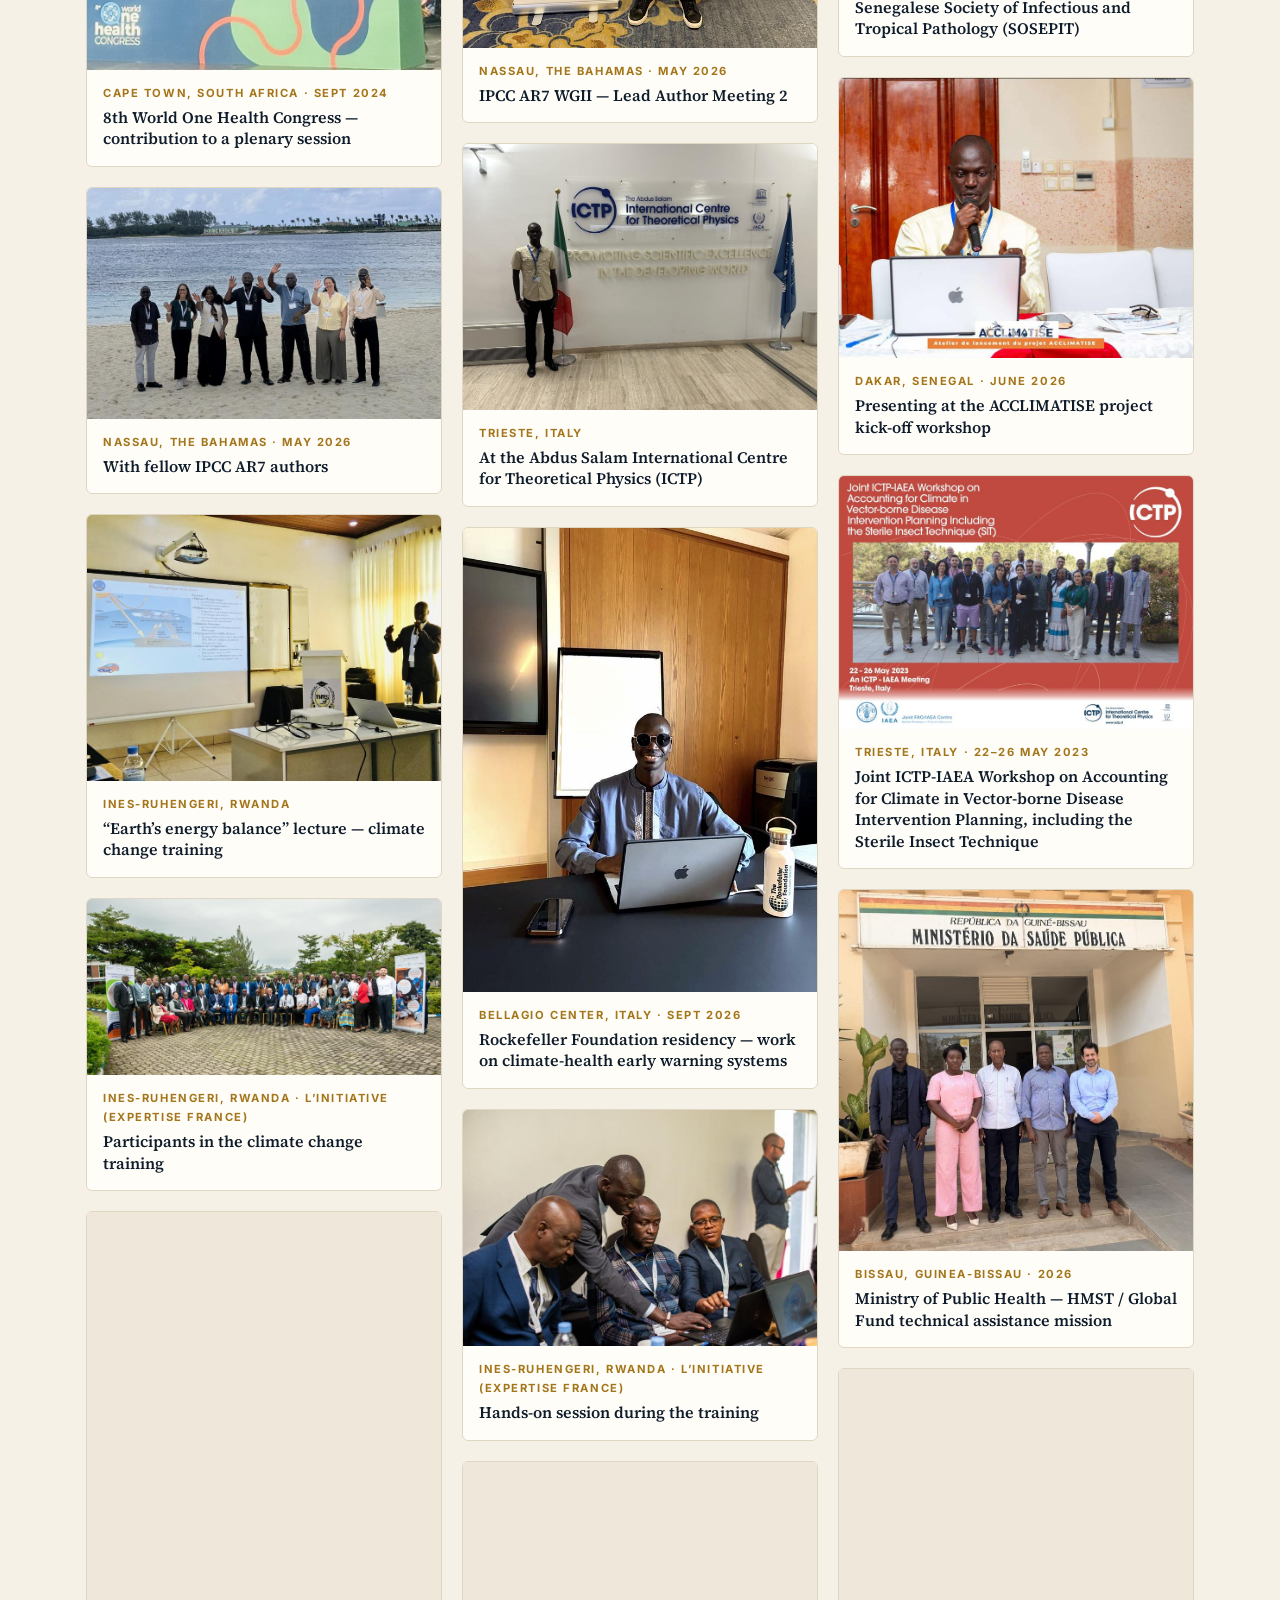
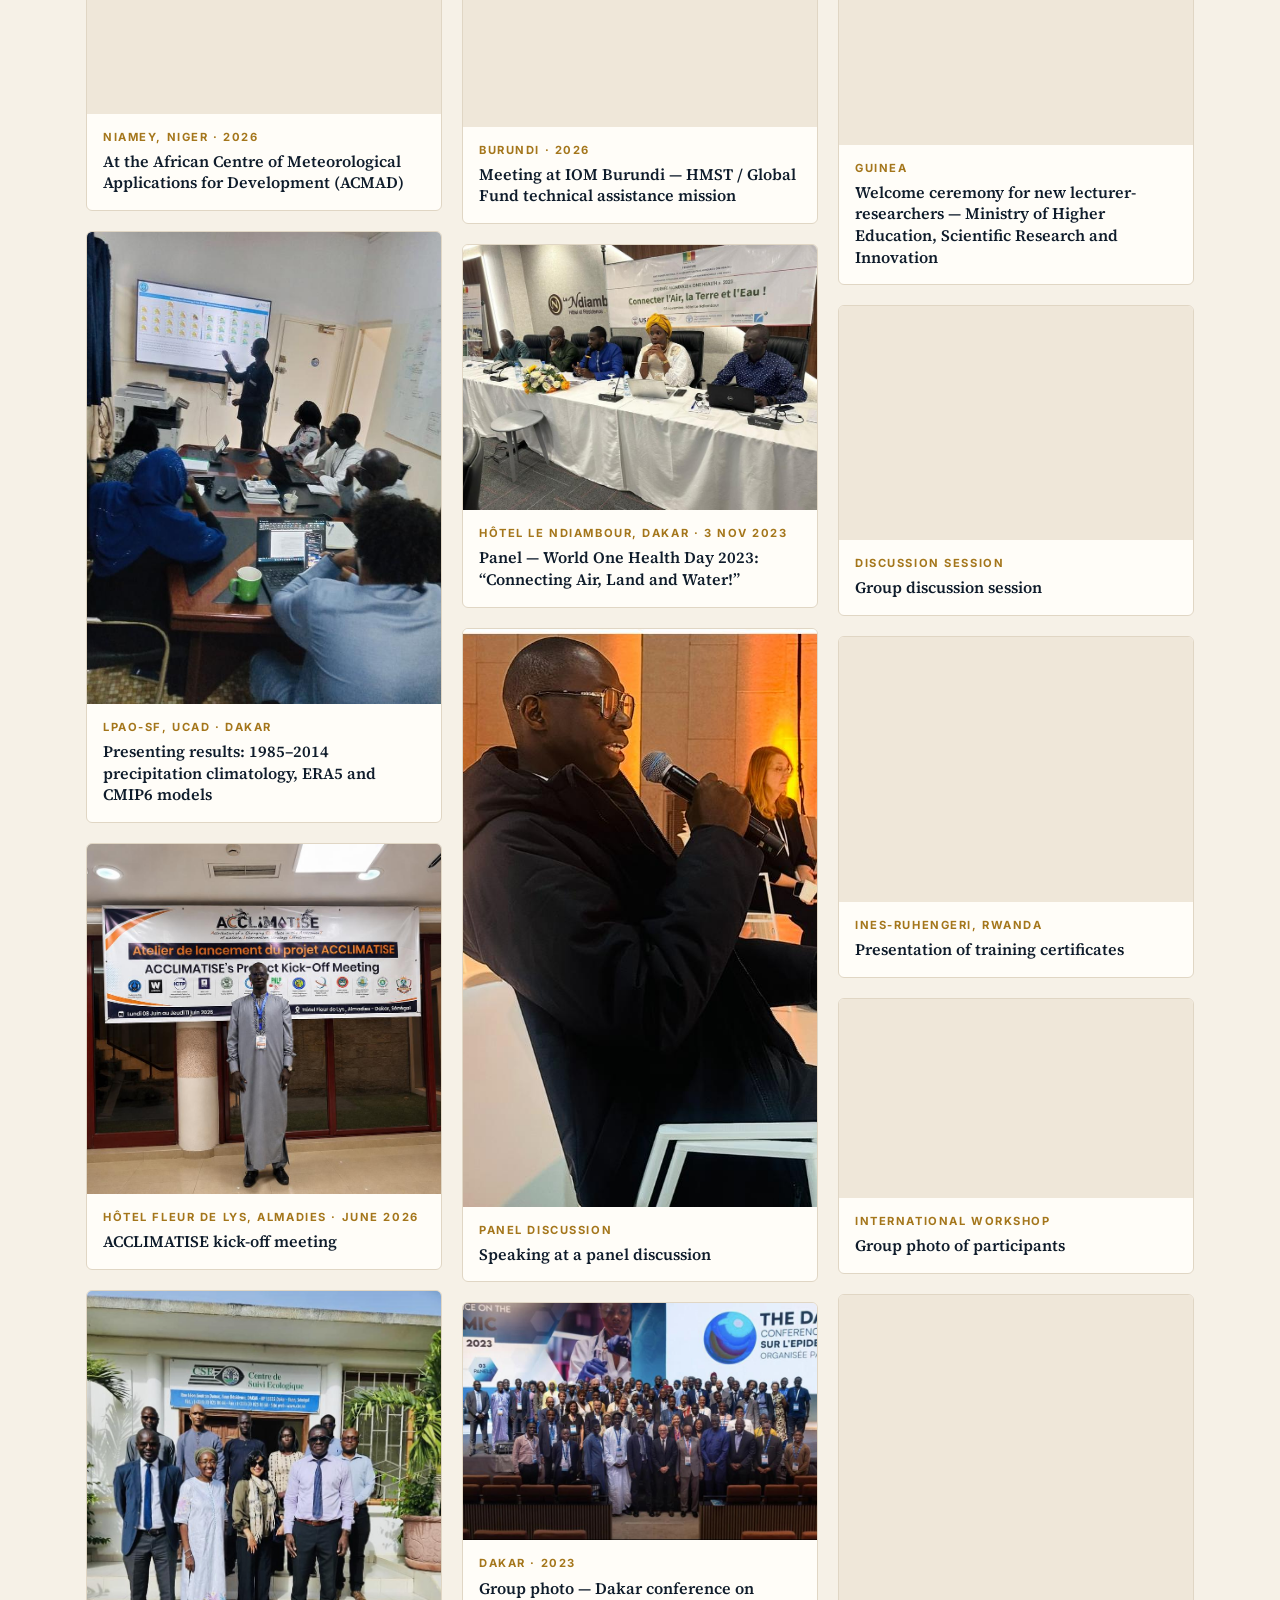
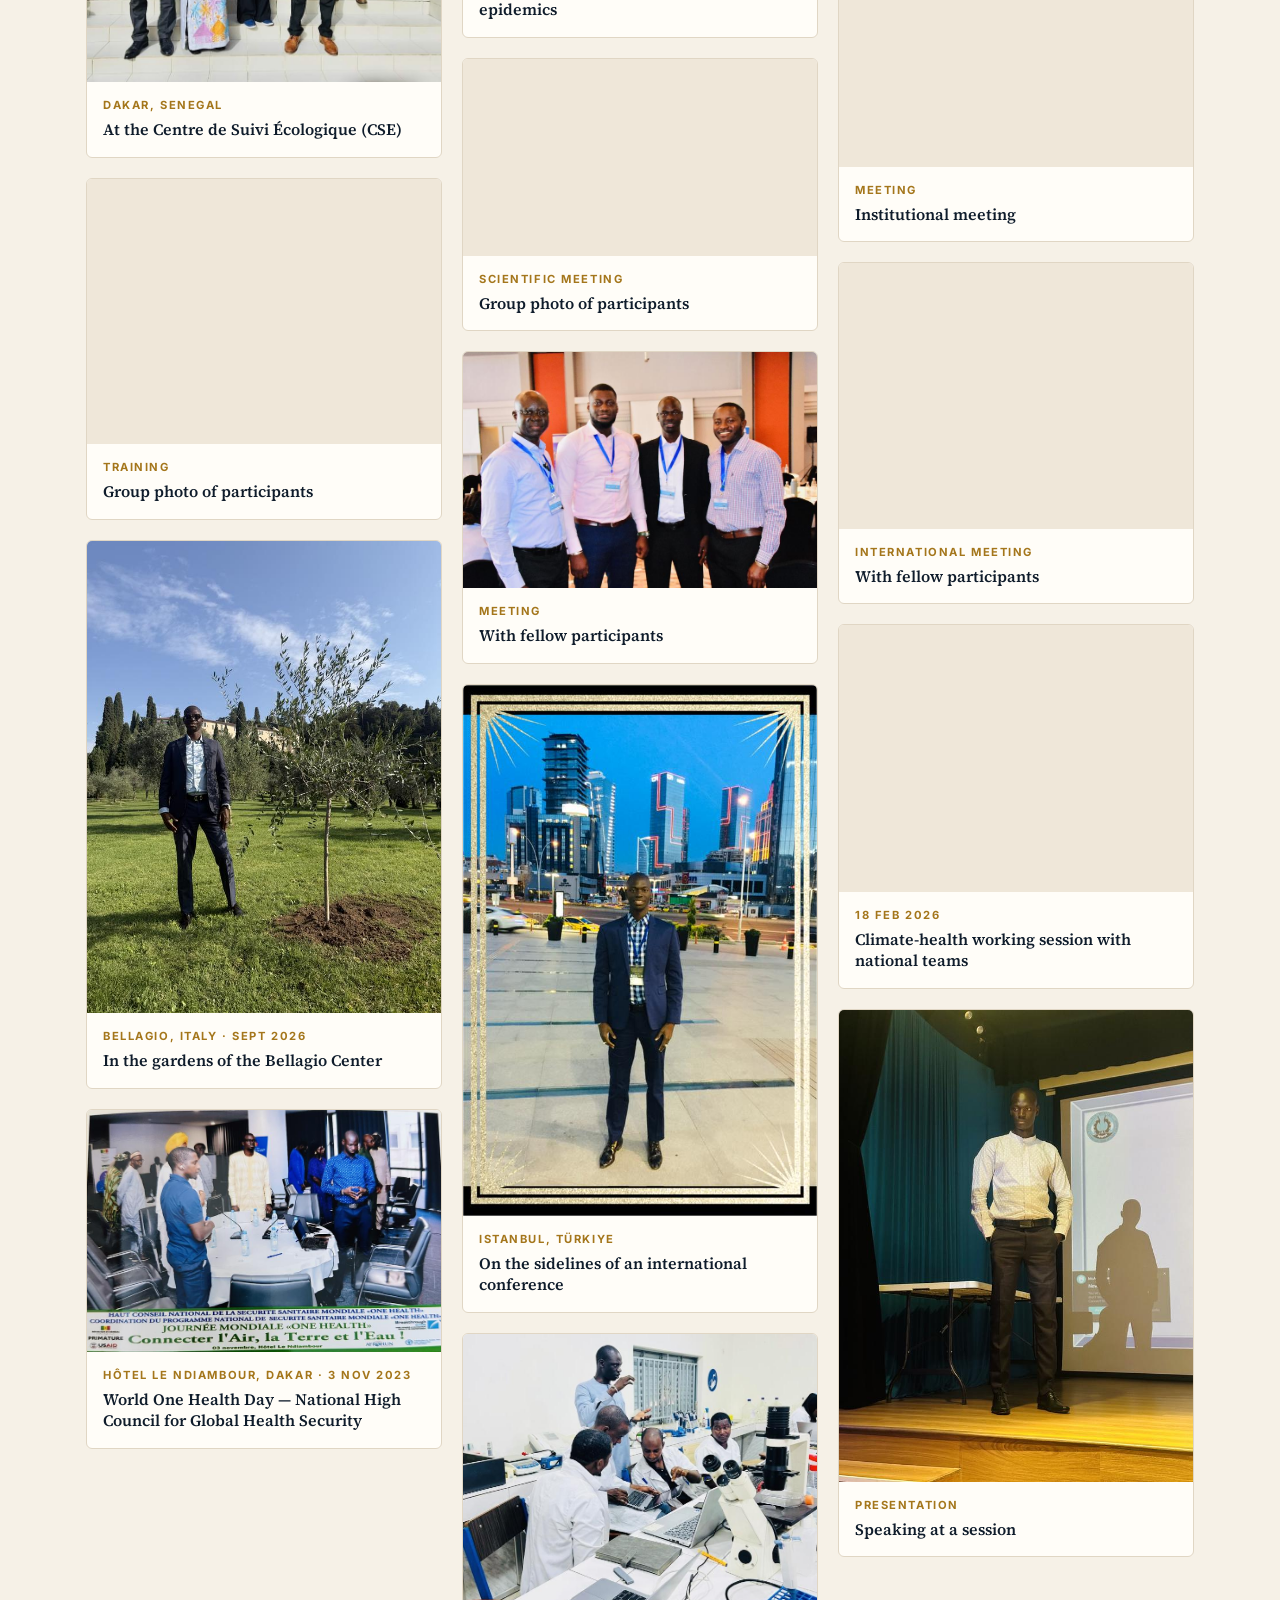
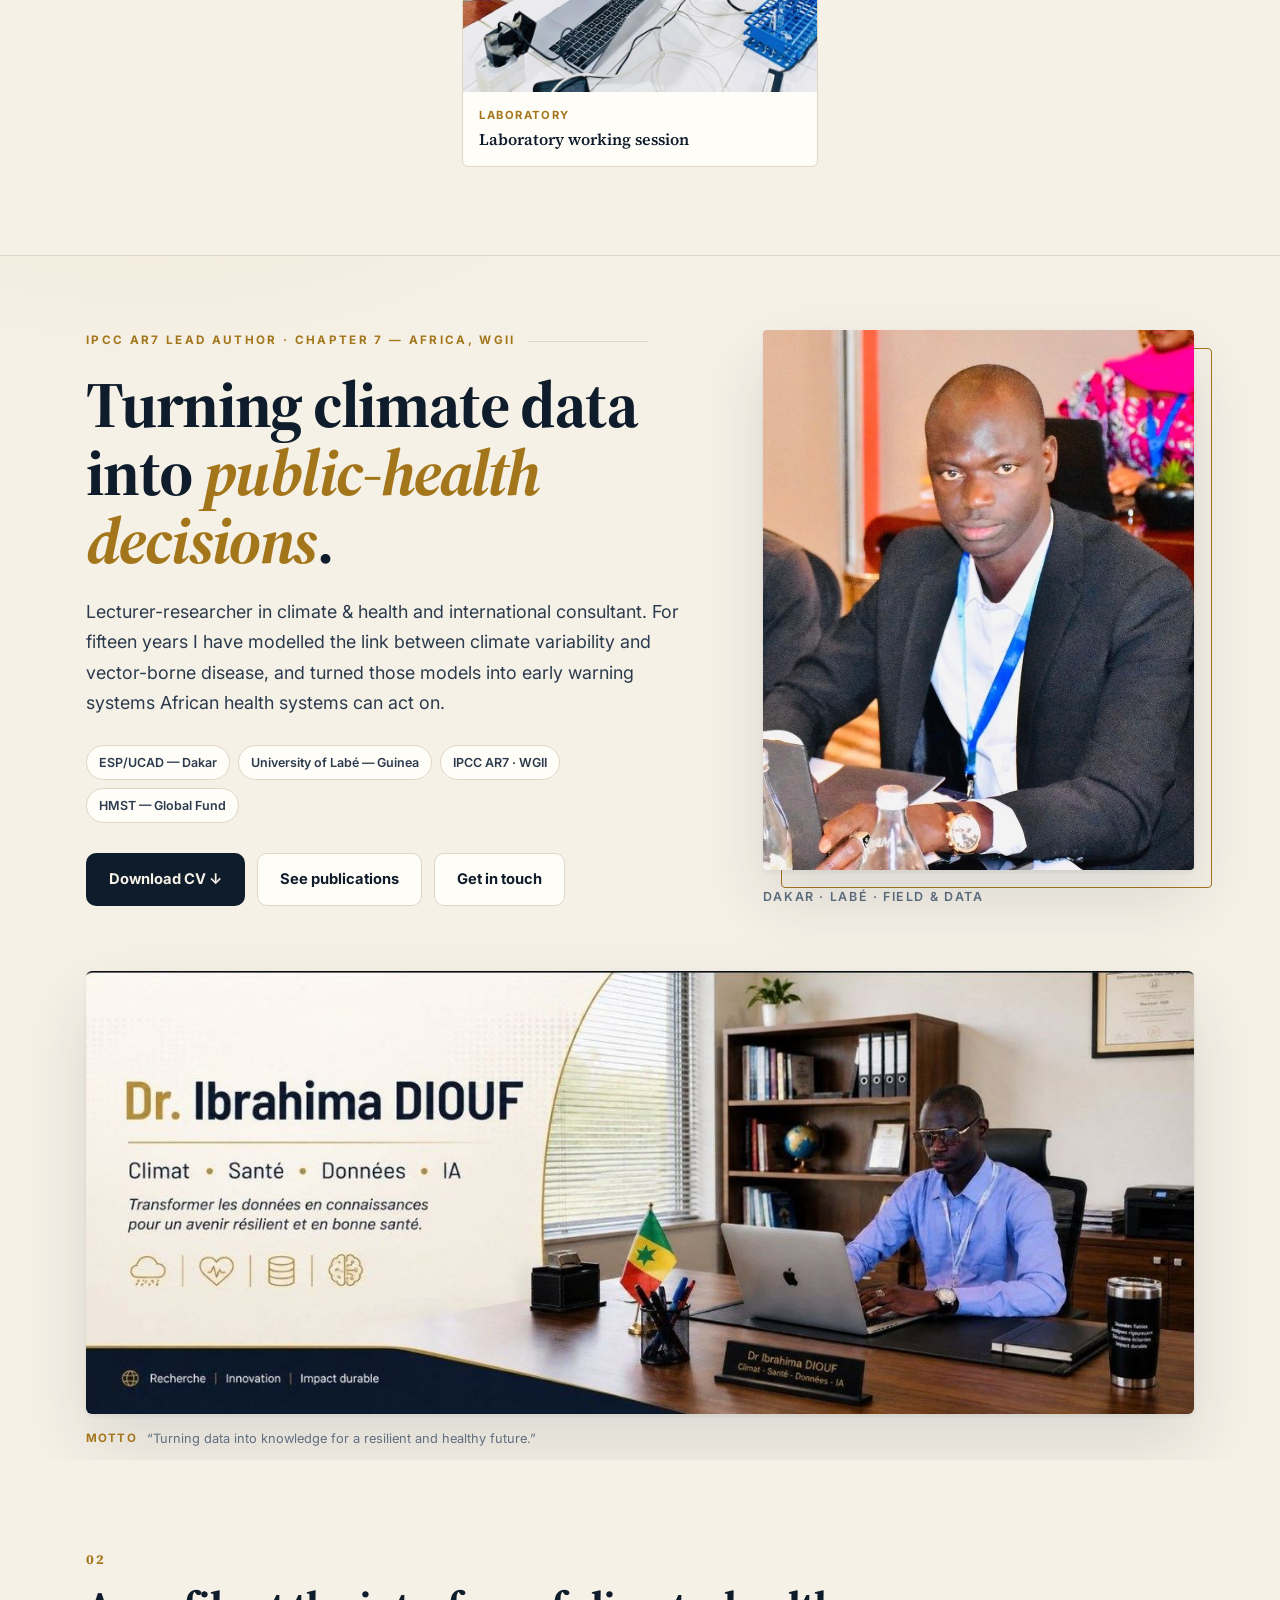
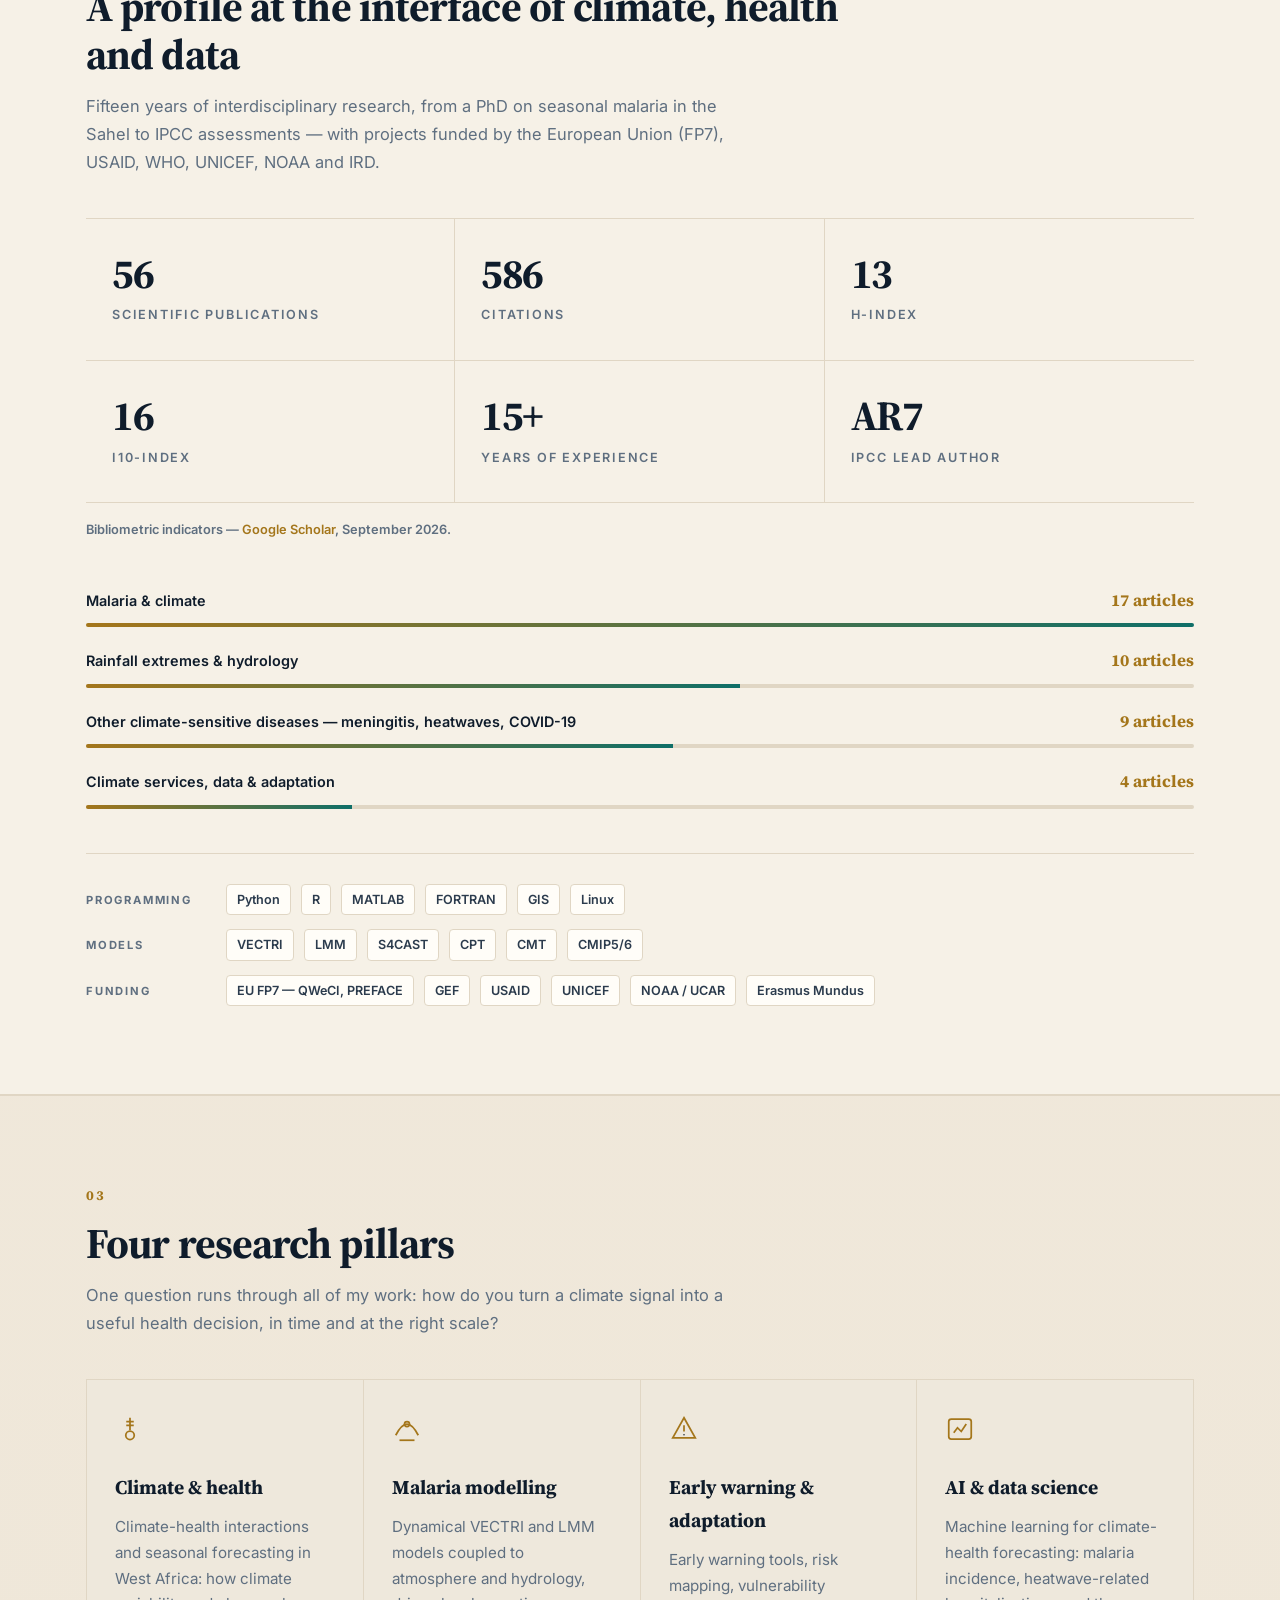
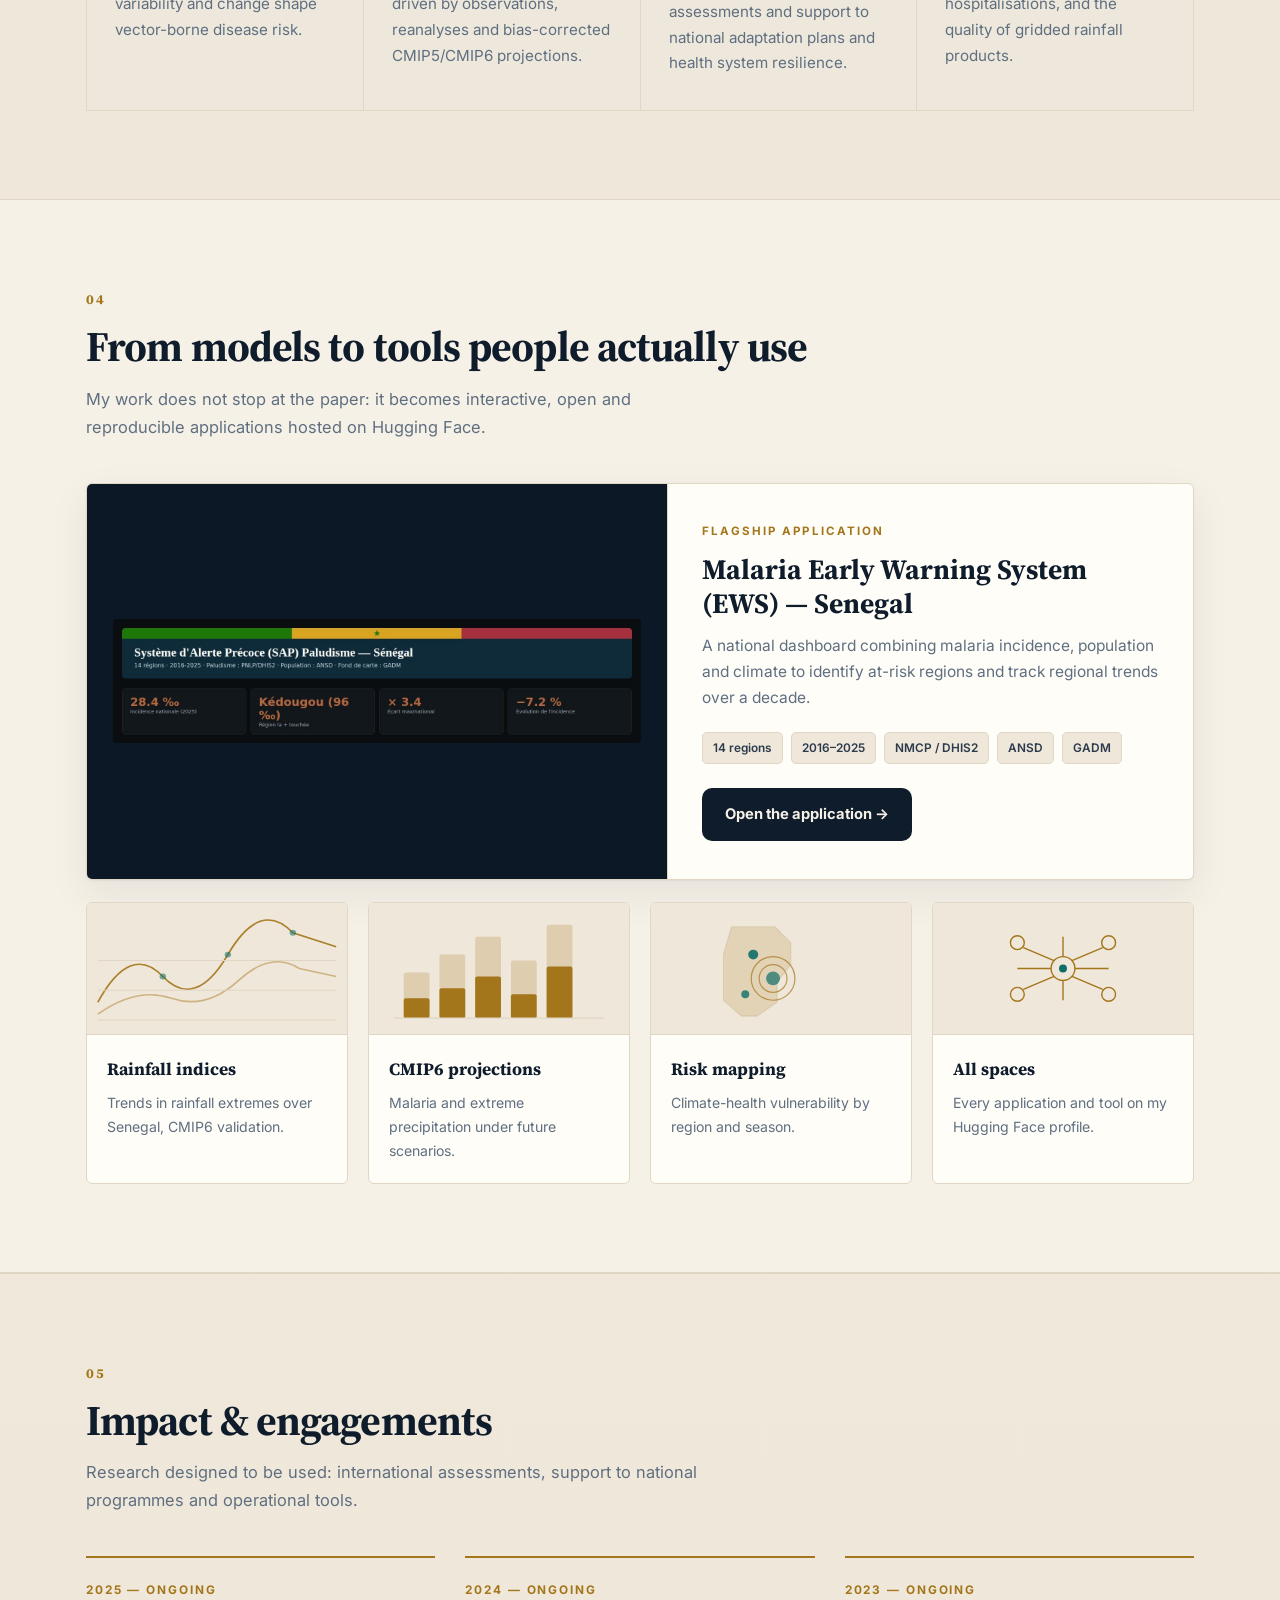
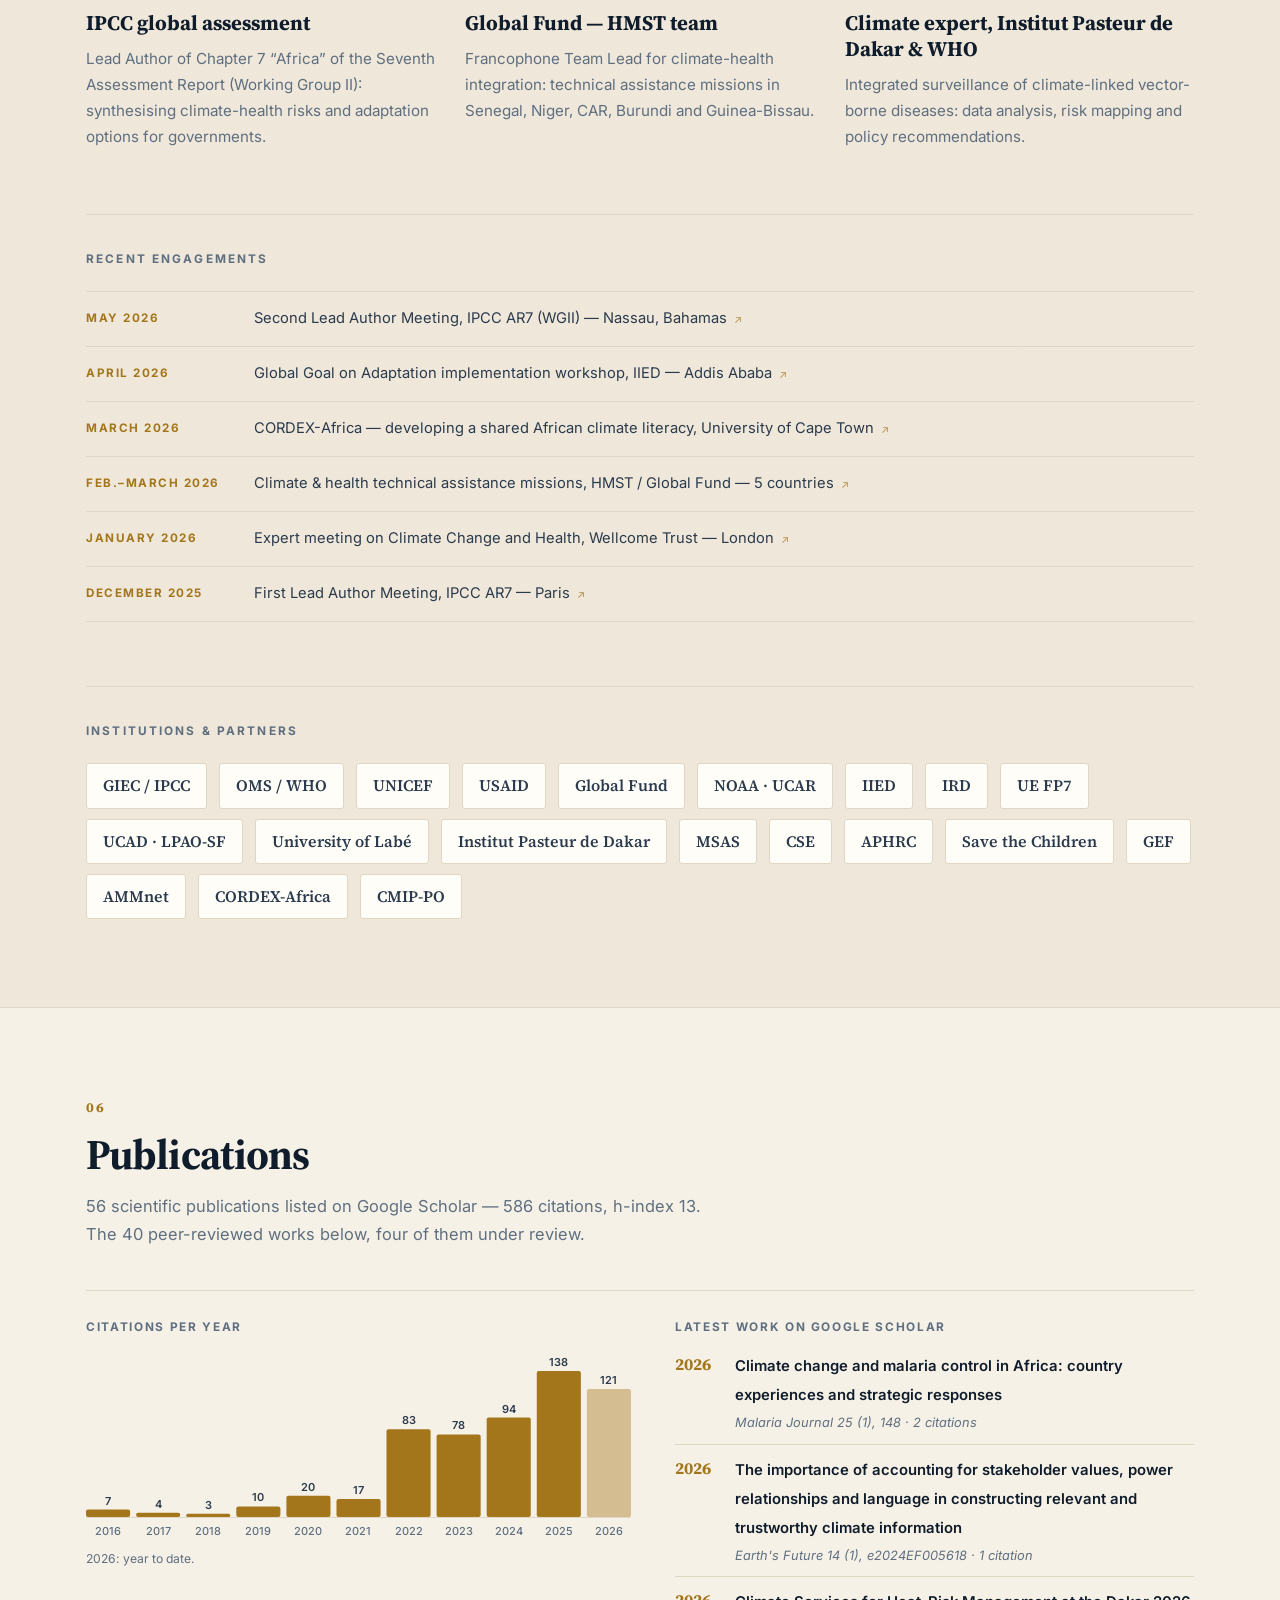
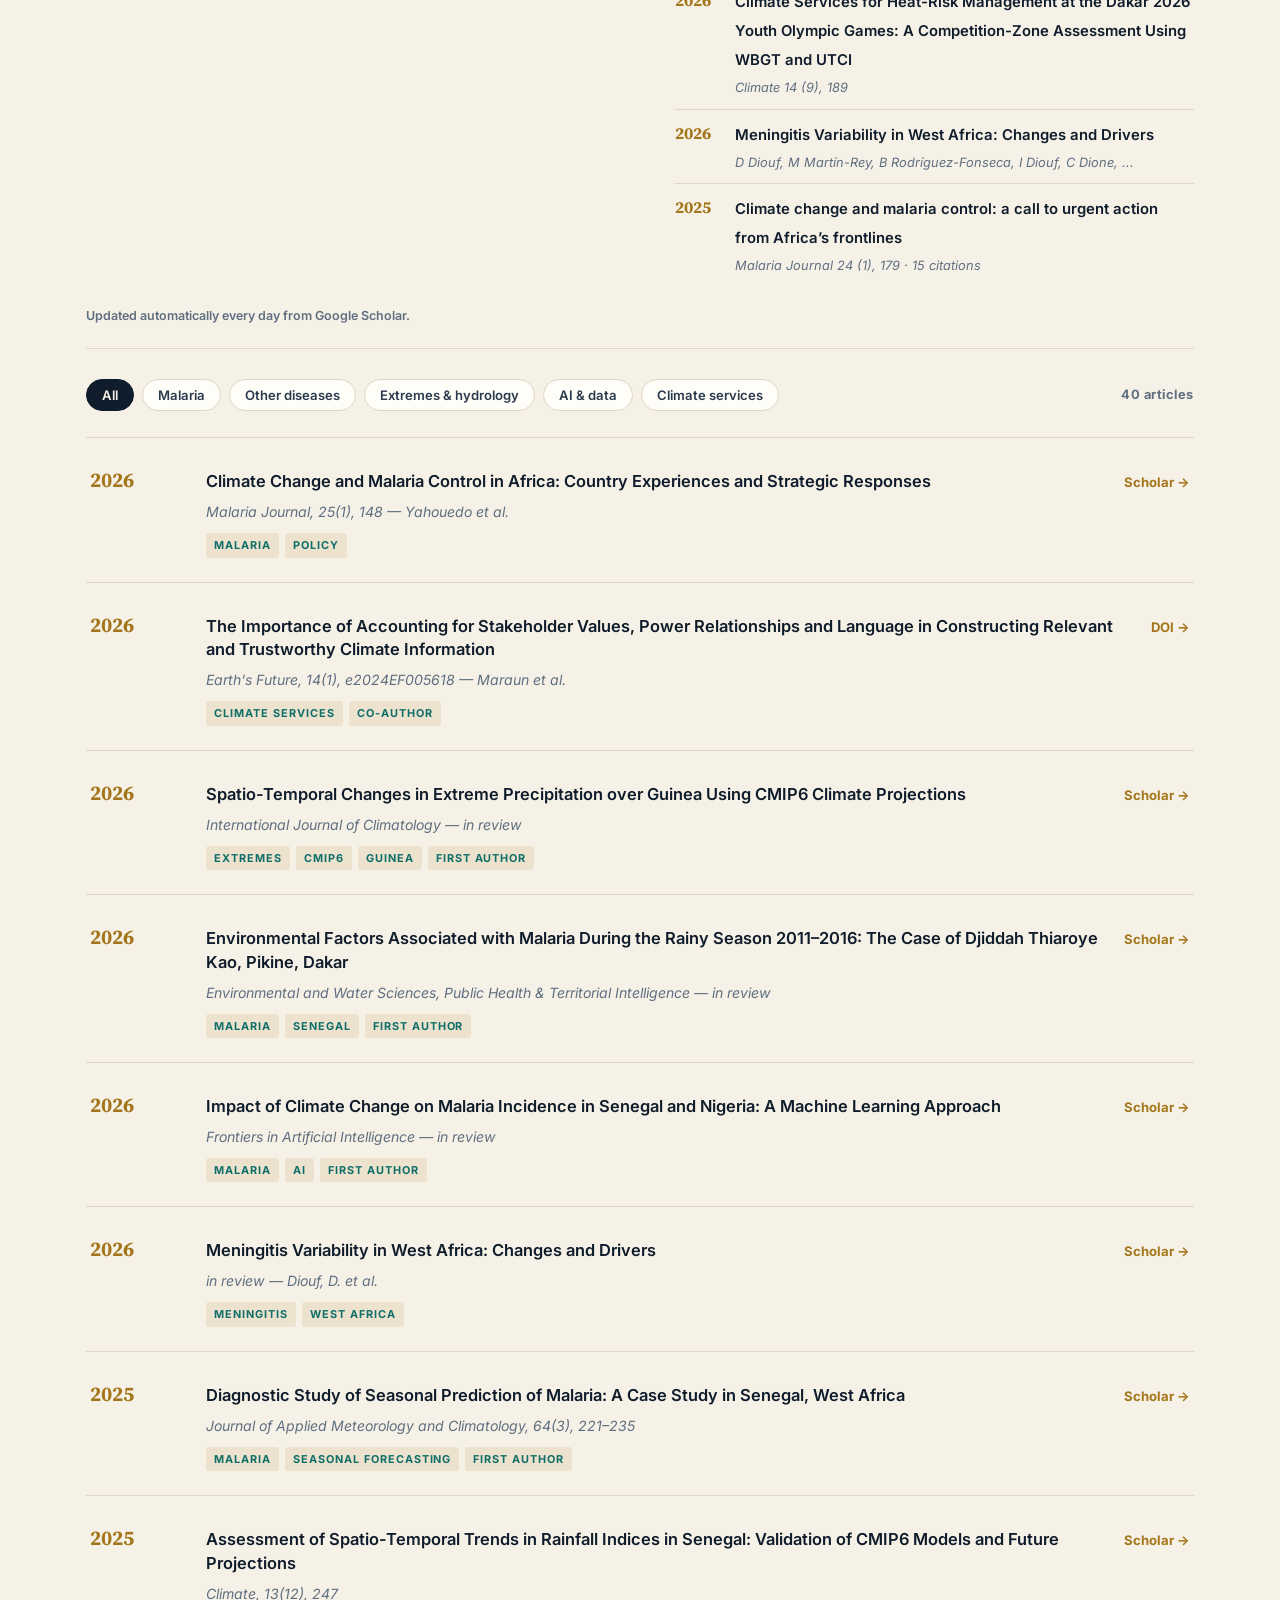
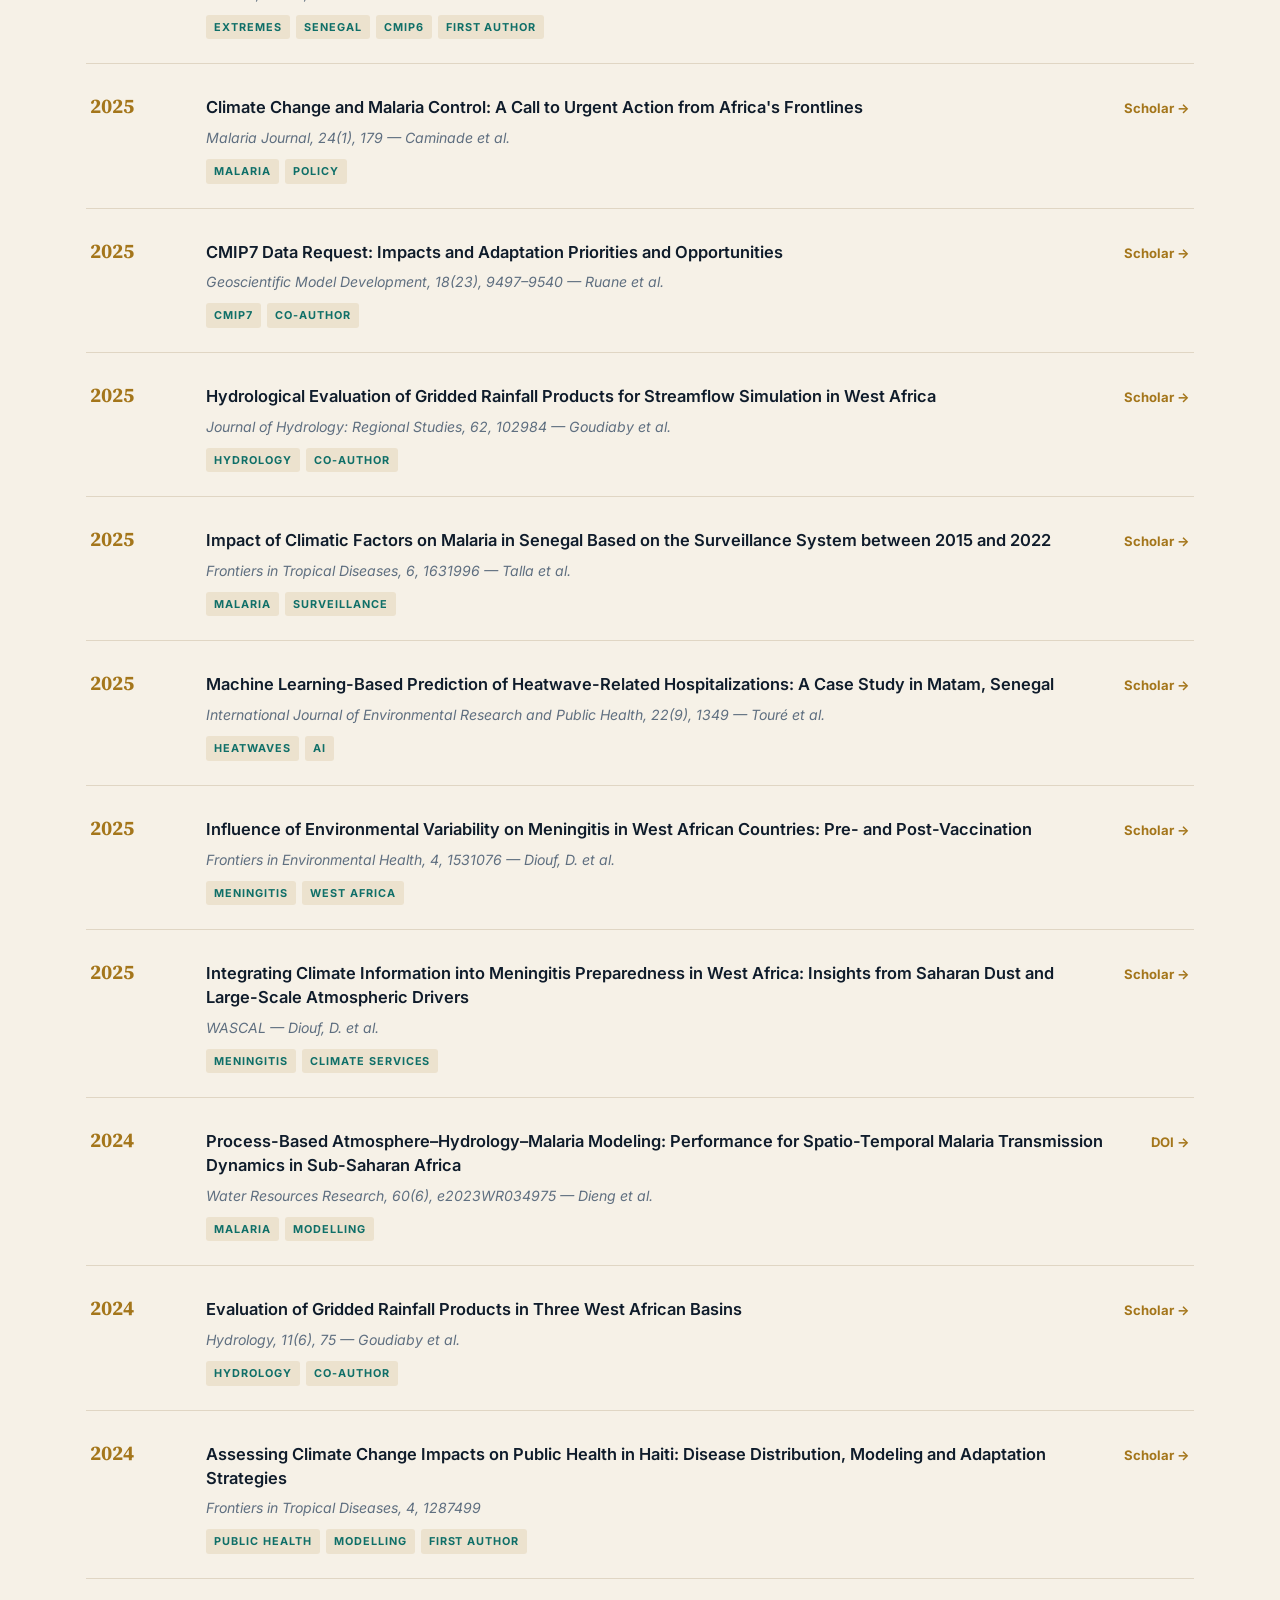
==== commit 258d6438: "Add files via upload" ====
--- a/index.html
+++ b/index.html
@@ -756,7 +756,7 @@
       <p data-i18n="s1.p">Quinze années de recherche interdisciplinaire, de la thèse sur le paludisme saisonnier au Sahel jusqu'aux évaluations du GIEC — avec des projets financés par l'Union européenne (FP7), l'USAID, l'OMS, l'UNICEF, la NOAA et l'IRD.</p>
     </div>
     <div class="metrics rv">
-      <div class="metric"><div class="val" id="sch-pubs" data-count="56">0</div><div class="lbl" data-i18n="m.1">Publications &amp; communications</div></div>
+      <div class="metric"><div class="val" id="sch-pubs" data-count="56">0</div><div class="lbl" data-i18n="m.1">Publications scientifiques</div></div>
       <div class="metric"><div class="val" id="sch-cit" data-count="586">0</div><div class="lbl" data-i18n="m.2">Citations</div></div>
       <div class="metric"><div class="val" id="sch-h" data-count="13">0</div><div class="lbl" data-i18n="m.3">Indice h</div></div>
       <div class="metric"><div class="val" id="sch-i10" data-count="16">0</div><div class="lbl" data-i18n="m.4">Indice i10</div></div>
@@ -983,7 +983,7 @@
     <div class="sec-head rv">
       <span class="sec-num">06</span>
       <h2 data-i18n="s5.h">Publications</h2>
-      <p data-i18n="s5.p"><span class="sch-p">56</span> publications et communications recensées sur Google Scholar — <span class="sch-c">586</span> citations, indice h <span class="sch-hh">13</span>. Les <span class="pub-n">40</span> travaux revus par les pairs ci-dessous, dont 4 en cours de révision.</p>
+      <p data-i18n="s5.p"><span class="sch-p">56</span> publications scientifiques recensées sur Google Scholar — <span class="sch-c">586</span> citations, indice h <span class="sch-hh">13</span>. Les <span class="pub-n">40</span> travaux revus par les pairs ci-dessous, dont 4 en cours de révision.</p>
     </div>
     <div class="schlive" id="schlive" hidden>
       <div class="sl-chart">
@@ -1602,7 +1602,7 @@
     'fig.b':'Motto','fig.t':'“Turning data into knowledge for a resilient and healthy future.”',
     's1.h':'A profile at the interface of climate, health and data',
     's1.p':'Fifteen years of interdisciplinary research, from a PhD on seasonal malaria in the Sahel to IPCC assessments — with projects funded by the European Union (FP7), USAID, WHO, UNICEF, NOAA and IRD.',
-    'm.1':'Publications &amp; communications','m.2':'Citations','m.3':'h-index','m.4':'i10-index','m.5':'Years of experience','m.6':'IPCC Lead Author',
+    'm.1':'Scientific publications','m.2':'Citations','m.3':'h-index','m.4':'i10-index','m.5':'Years of experience','m.6':'IPCC Lead Author',
     'm.src':'Bibliometric indicators — <a href="https://scholar.google.com/citations?user=phsMm7sAAAAJ&amp;hl=en" target="_blank" rel="noopener">Google Scholar</a>, <span class="sch-date">September 2026</span>.',
     'dist.1':'Malaria &amp; climate','dist.2':'Other climate-sensitive diseases — meningitis, heatwaves, COVID-19',
     'dist.3':'Rainfall extremes &amp; hydrology','dist.4':'Climate services, data &amp; adaptation','dist.art':'articles',
@@ -1636,7 +1636,7 @@
     'e.5':'Expert meeting on Climate Change and Health, Wellcome Trust — London',
     'e.6':'First Lead Author Meeting, IPCC AR7 — Paris',
     'pt.l':'Institutions &amp; partners','pt.gf':'Global Fund','pt.labe':'University of Labé',
-    's5.h':'Publications','s5.p':'<span class="sch-p">56</span> publications and communications listed on Google Scholar — <span class="sch-c">586</span> citations, h-index <span class="sch-hh">13</span>. The <span class="pub-n">40</span> peer-reviewed works below, four of them under review.',
+    's5.h':'Publications','s5.p':'<span class="sch-p">56</span> scientific publications listed on Google Scholar — <span class="sch-c">586</span> citations, h-index <span class="sch-hh">13</span>. The <span class="pub-n">40</span> peer-reviewed works below, four of them under review.',
     'f.all':'All','f.mal':'Malaria','f.dis':'Other diseases','f.ext':'Extremes &amp; hydrology','f.ai':'AI &amp; data','f.serv':'Climate services',
     'pub.rev':'in review','pub.gn':'Guinea','pub.co':'Co-author','pub.sn':'Senegal','pub.mod':'Modelling','pub.prev':'Seasonal forecasting',
     'pub.men':'Meningitis','pub.wa':'West Africa','pub.heat':'Heatwaves','pub.mort':'Mortality','pub.mal':'Malaria','pub.ext':'Extremes','pub.ai':'AI','pub.serv':'Climate services','pub.data':'Data','pub.pol':'Policy','pub.pol':'Policy','pub.adapt':'Adaptation','pub.hyd':'Hydrology','pub.surv':'Surveillance','pub.pub':'Public health','pub.first':'First author',
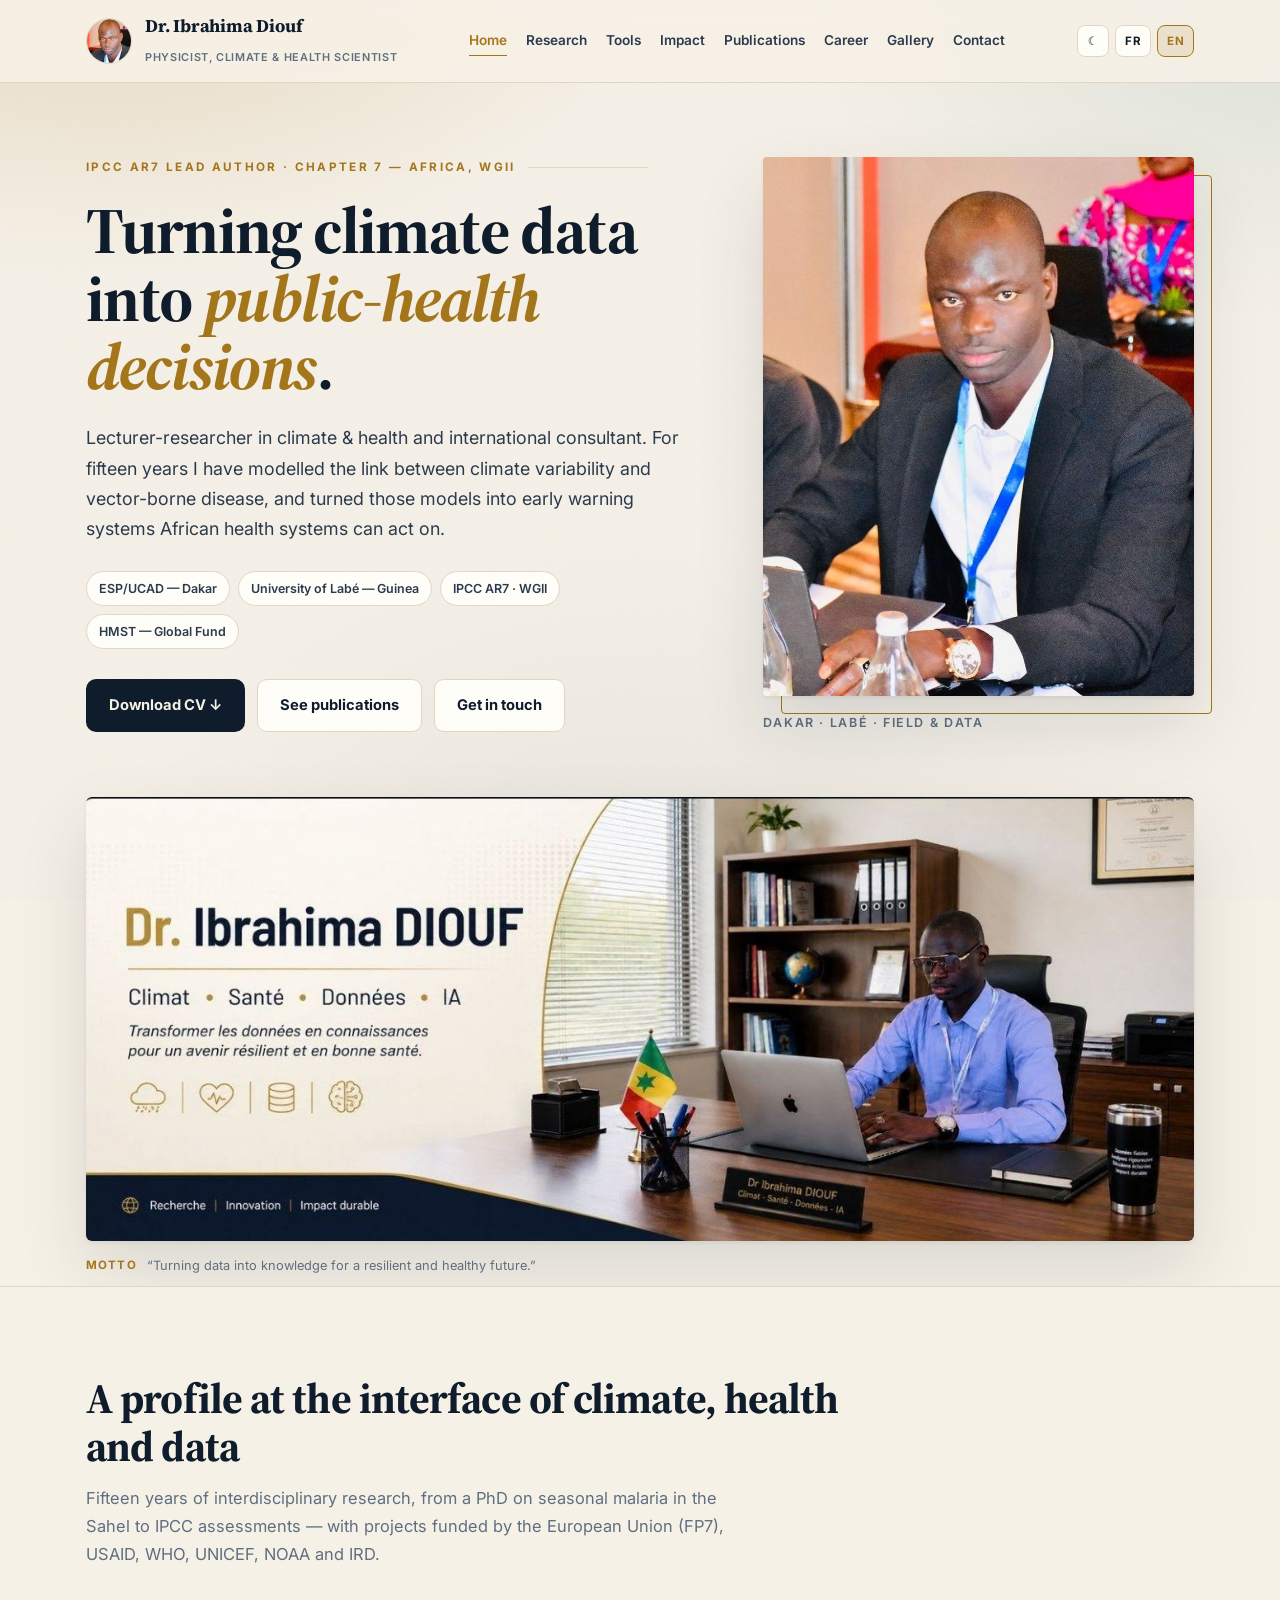
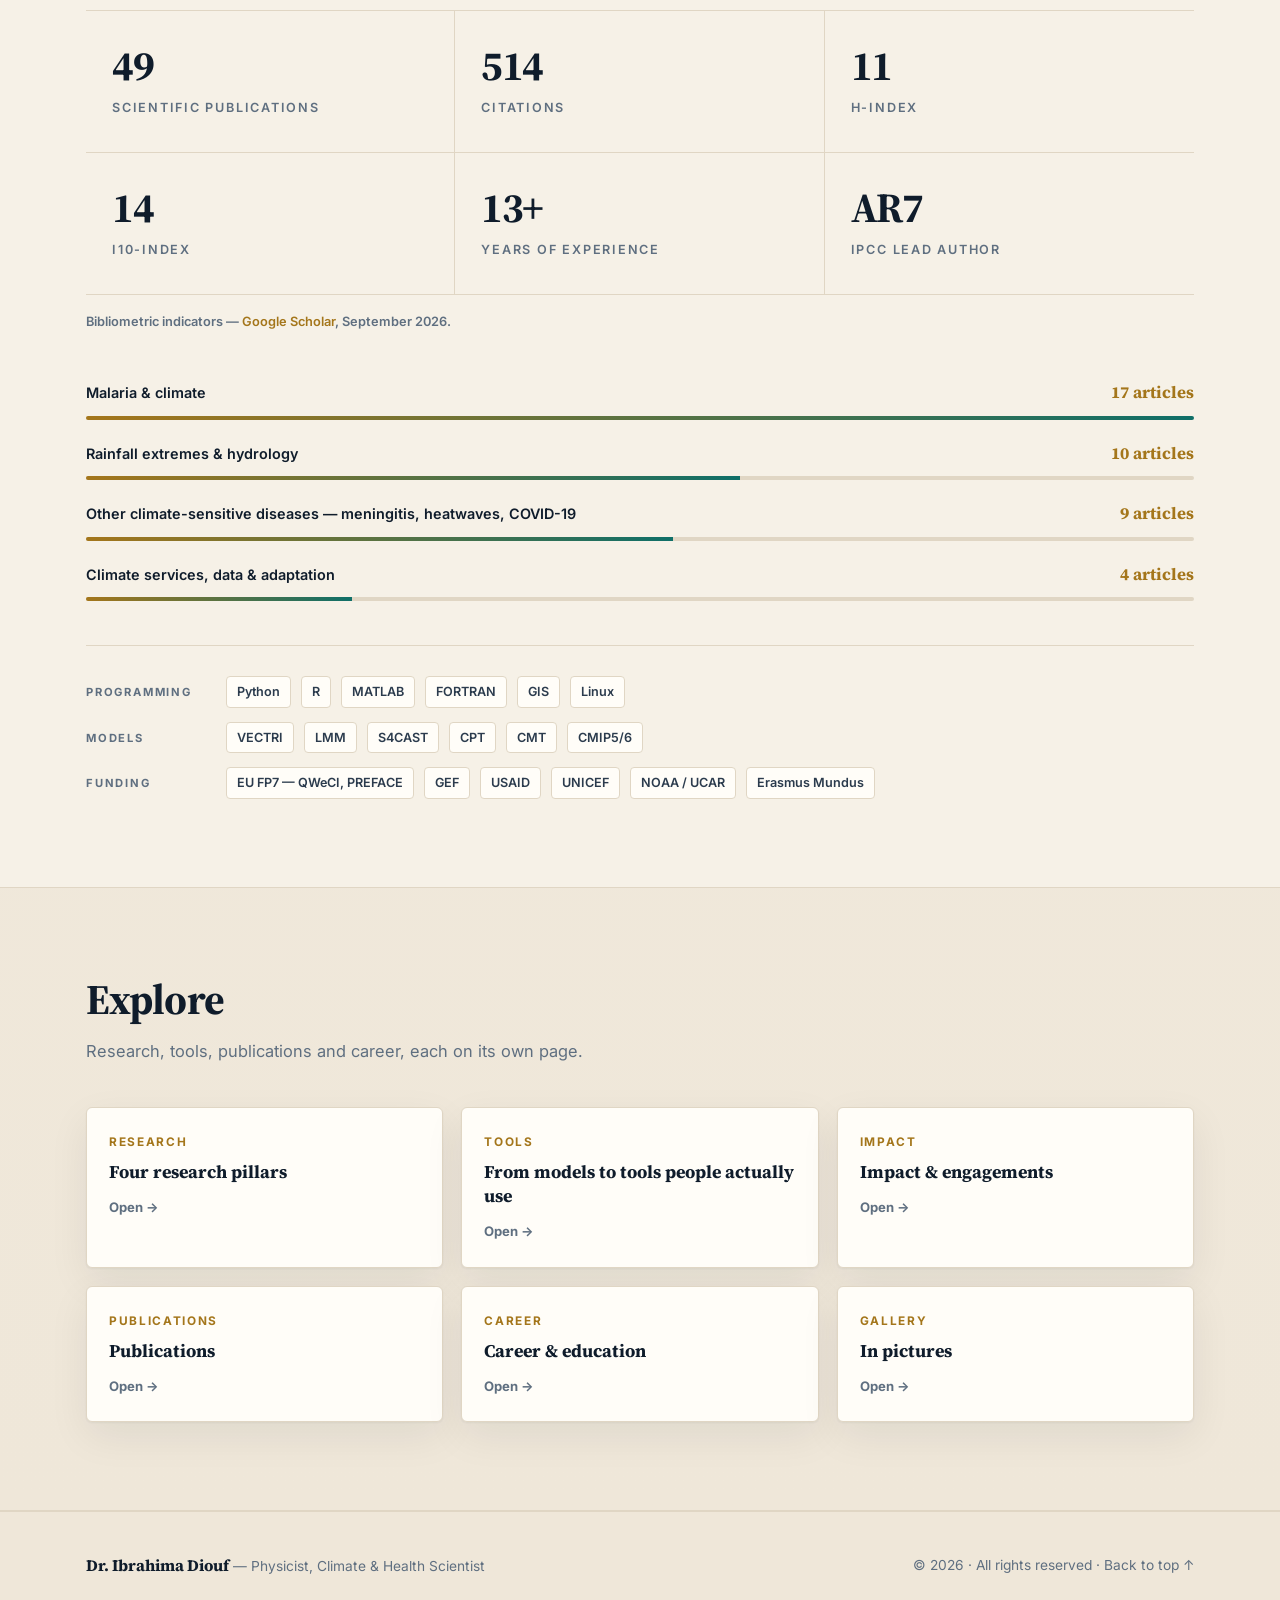
==== commit 7edc677d: "Add files via upload" ====
--- a/index.html
+++ b/index.html
@@ -6,19 +6,19 @@
 <title>Dr. Ibrahima DIOUF — Physicist, Climate & Health Scientist</title>
 <meta name="description" content="Dr. Ibrahima Diouf — physicist, climate &amp; health scientist, IPCC AR7 Lead Author (Africa) and Contributing Author (Health and Wellbeing). Heatwaves, malaria and early warning systems for Africa. Rockefeller Foundation Bellagio Resident 2026." />
 <meta property="og:title" content="Dr. Ibrahima DIOUF — Physicist, Climate &amp; Health Scientist" />
-<meta property="og:description" content="IPCC AR7 Lead Author (Africa) &amp; Contributing Author (Health and Wellbeing) | Heatwaves, Malaria &amp; Early Warning Systems for Africa | Rockefeller Foundation Bellagio Resident 2026" />
+<meta property="og:description" content="Dr. Ibrahima Diouf — physicist, climate &amp; health scientist, IPCC AR7 Lead Author (Africa) and Contributing Author (Health and Wellbeing). Heatwaves, malaria and early warning systems for Africa. Rockefeller Foundation Bellagio Resident 2026." />
 <meta property="og:type" content="profile" />
 <meta property="og:url" content="https://ibrahimadiouf.com/" />
 <meta property="og:image" content="https://ibrahimadiouf.com/og-image.jpg" />
 <meta property="og:image:width" content="1200" />
 <meta property="og:image:height" content="630" />
-<meta property="og:image:alt" content="Dr. Ibrahima Diouf - Climate &amp; Health Scientist, IPCC AR7 Lead Author" />
+<meta property="og:image:alt" content="Dr. Ibrahima Diouf - Physicist, Climate &amp; Health Scientist, IPCC AR7 Lead Author" />
 <meta name="twitter:card" content="summary_large_image" />
 <meta name="twitter:title" content="Dr. Ibrahima DIOUF - Physicist, Climate &amp; Health Scientist" />
 <meta name="twitter:image" content="https://ibrahimadiouf.com/og-image.jpg" />
 <link rel="canonical" href="https://ibrahimadiouf.com/" />
-<link rel="icon" type="image/png" href="favicon.png" />
-<link rel="apple-touch-icon" href="apple-touch-icon.png" />
+<link rel="icon" type="image/png" href="/favicon.png" />
+<link rel="apple-touch-icon" href="/apple-touch-icon.png" />
 <script type="application/ld+json">
 {
   "@context": "https://schema.org",
@@ -48,476 +48,29 @@
 <link rel="preconnect" href="https://fonts.googleapis.com">
 <link rel="preconnect" href="https://fonts.gstatic.com" crossorigin>
 <link href="https://fonts.googleapis.com/css2?family=Inter:wght@400;500;600;700;800&family=Source+Serif+4:opsz,wght@8..60,400;8..60,600;8..60,700&display=swap" rel="stylesheet">
-<style>
-:root{
-  --paper:#f6f1e7;
-  --paper2:#efe7d9;
-  --surface:#fffdf8;
-  --ink:#0f1c2b;
-  --ink-soft:#2b3b4d;
-  --muted:#5f6f80;
-  --rule:#e0d6c4;
-  --gold:#a4761b;
-  --gold-soft:rgba(164,118,27,.12);
-  --navy:#123252;
-  --teal:#0f6f68;
-  --shadow:0 1px 2px rgba(16,30,48,.05), 0 14px 40px rgba(16,30,48,.07);
-  --shadow-lg:0 2px 4px rgba(16,30,48,.06), 0 30px 70px rgba(16,30,48,.12);
-  --maxw:1160px;
-  --glow1:rgba(164,118,27,.16);
-  --glow2:rgba(15,111,104,.10);
-  --glow3:rgba(18,50,82,.07);
-  --noise:url("data:image/svg+xml;utf8,<svg xmlns='http://www.w3.org/2000/svg' width='180' height='180'><filter id='n'><feTurbulence type='fractalNoise' baseFrequency='.85' numOctaves='3' stitchTiles='stitch'/><feColorMatrix type='saturate' values='0'/></filter><rect width='180' height='180' filter='url(%23n)' opacity='.05'/></svg>");
-  --serif:"Source Serif 4", Georgia, "Times New Roman", serif;
-  --sans:"Inter", system-ui, -apple-system, "Segoe UI", Roboto, Arial, sans-serif;
-}
-html[data-theme="dark"]{
-  --paper:#070e18;
-  --paper2:#0b1826;
-  --surface:#101f2f;
-  --ink:#f1f6fb;
-  --ink-soft:#dbe6f1;
-  --muted:#9db0c3;
-  --rule:rgba(255,255,255,.11);
-  --gold:#e2b869;
-  --gold-soft:rgba(226,184,105,.14);
-  --navy:#8fc0ef;
-  --teal:#4fd1c5;
-  --shadow:0 1px 2px rgba(0,0,0,.4), 0 14px 40px rgba(0,0,0,.35);
-  --shadow-lg:0 2px 4px rgba(0,0,0,.45), 0 30px 70px rgba(0,0,0,.5);
-  --glow1:rgba(226,184,105,.13);
-  --glow2:rgba(79,209,197,.09);
-  --glow3:rgba(90,150,220,.08);
-  --noise:url("data:image/svg+xml;utf8,<svg xmlns='http://www.w3.org/2000/svg' width='180' height='180'><filter id='n'><feTurbulence type='fractalNoise' baseFrequency='.85' numOctaves='3' stitchTiles='stitch'/><feColorMatrix type='saturate' values='0'/></filter><rect width='180' height='180' filter='url(%23n)' opacity='.045'/></svg>");
-}
-*{box-sizing:border-box}
-html,body{margin:0;padding:0}
-html{scroll-behavior:smooth;scroll-padding-top:96px}
-body{
-  background-color:var(--paper);
-  background-image:
-    radial-gradient(1000px 620px at 6% -10%, var(--glow1), transparent 60%),
-    radial-gradient(820px 520px at 100% 2%, var(--glow2), transparent 58%),
-    radial-gradient(900px 700px at 50% 108%, var(--glow3), transparent 62%),
-    var(--noise);
-  background-attachment:fixed,fixed,fixed,fixed;
-  background-repeat:no-repeat,no-repeat,no-repeat,repeat;
-  color:var(--ink);
-  font-family:var(--sans);font-size:17px;line-height:1.7;
-  -webkit-font-smoothing:antialiased;
-  transition:background-color .35s ease,color .35s ease;
-}
-a{color:inherit;text-decoration:none}
-img{max-width:100%;display:block}
-.wrap{max-width:var(--maxw);margin:0 auto;padding:0 26px}
-.serif{font-family:var(--serif)}
-
-/* ---------- header ---------- */
-header.site{
-  position:sticky;top:0;z-index:80;
-  background:color-mix(in srgb, var(--paper) 88%, transparent);
-  backdrop-filter:saturate(180%) blur(14px);
-  border-bottom:1px solid var(--rule);
-}
-.hrow{display:flex;align-items:center;justify-content:space-between;gap:18px;padding:12px 0}
-.ident{display:flex;align-items:center;gap:13px;min-width:0}
-.ident img{width:46px;height:46px;border-radius:50%;object-fit:cover;border:1px solid var(--rule);flex:none}
-.ident .nm{font-family:var(--serif);font-weight:700;font-size:1.12rem;line-height:1.1;letter-spacing:-.2px;white-space:nowrap}
-.ident .rl{font-size:.74rem;letter-spacing:.14em;text-transform:uppercase;color:var(--muted);font-weight:600;white-space:nowrap}
-nav.main{display:flex;align-items:center;gap:19px}
-nav.main a{font-size:.85rem;font-weight:600;color:var(--ink-soft);position:relative;padding:4px 0;white-space:nowrap}
-nav.main a::after{content:"";position:absolute;left:0;right:100%;bottom:0;height:1.5px;background:var(--gold);transition:right .28s ease}
-nav.main a:hover::after{right:0}
-.tools{display:flex;align-items:center;gap:6px}
-.tbtn{
-  border:1px solid var(--rule);background:var(--surface);color:var(--ink);
-  font-family:var(--sans);font-size:.72rem;font-weight:700;letter-spacing:.04em;
-  height:32px;min-width:32px;padding:0 9px;border-radius:8px;cursor:pointer;
-  display:inline-flex;align-items:center;justify-content:center;transition:.2s ease;
-}
-.tbtn:hover{border-color:var(--gold);color:var(--gold)}
-.tbtn[aria-pressed="true"]{background:var(--gold-soft);border-color:var(--gold);color:var(--gold)}
-.burger{display:none;flex-direction:column;gap:4px;padding:8px;border:1px solid var(--rule);border-radius:8px;background:var(--surface);cursor:pointer}
-.burger span{width:18px;height:1.6px;background:var(--ink);display:block}
-
-/* ---------- hero ---------- */
-.hero{padding:74px 0 10px;position:relative;overflow:hidden}
-.hero::before{
-  content:"";position:absolute;inset:-160px 0 auto 0;height:420px;pointer-events:none;
-  background:radial-gradient(60% 100% at 12% 0%, var(--gold-soft), transparent 72%);opacity:.6;
-}
-.hero-grid{display:grid;grid-template-columns:1.18fr .82fr;gap:56px;align-items:center;position:relative}
-.kicker{display:flex;align-items:center;gap:12px;margin-bottom:20px}
-.kicker span{font-size:.73rem;letter-spacing:.2em;text-transform:uppercase;font-weight:700;color:var(--gold)}
-.kicker i{flex:1;height:1px;background:var(--rule);display:block;max-width:120px}
-h1.display{
-  font-family:var(--serif);font-weight:700;
-  font-size:clamp(2.5rem,5.1vw,4.15rem);line-height:1.04;letter-spacing:-1.6px;
-  margin:0 0 22px;
-}
-h1.display em{font-style:italic;color:var(--gold)}
-.lead{font-size:1.12rem;color:var(--ink-soft);max-width:60ch;margin:0 0 26px}
-.cred{display:flex;flex-wrap:wrap;gap:8px;margin-bottom:30px}
-.cred a,.cred span{
-  font-size:.78rem;font-weight:600;color:var(--ink-soft);
-  border:1px solid var(--rule);background:var(--surface);
-  padding:6px 12px;border-radius:999px;transition:.2s ease;
-}
-.cred a:hover{border-color:var(--gold);color:var(--gold)}
-.cta{display:flex;flex-wrap:wrap;gap:12px}
-.btn{
-  display:inline-flex;align-items:center;gap:9px;padding:13px 22px;border-radius:10px;
-  font-weight:700;font-size:.92rem;border:1px solid transparent;transition:.22s ease;
-}
-.btn.solid{background:var(--ink);color:var(--paper)}
-.btn.solid:hover{transform:translateY(-2px);box-shadow:var(--shadow)}
-.btn.ghost{border-color:var(--rule);background:var(--surface);color:var(--ink)}
-.btn.ghost:hover{border-color:var(--gold);color:var(--gold);transform:translateY(-2px)}
-.portrait{position:relative}
-.portrait img{
-  width:100%;aspect-ratio:4/5;object-fit:cover;object-position:50% 14%;
-  border-radius:4px;box-shadow:var(--shadow-lg);
-}
-.portrait::after{
-  content:"";position:absolute;inset:18px -18px -18px 18px;border:1px solid var(--gold);
-  border-radius:4px;z-index:-1;
-}
-.pcap{
-  margin-top:16px;font-size:.78rem;letter-spacing:.13em;text-transform:uppercase;
-  color:var(--muted);font-weight:600;
-}
-figure.banner{margin:64px 0 0}
-figure.banner img{border-radius:6px;box-shadow:var(--shadow-lg);width:100%}
-figure.banner figcaption{
-  margin-top:14px;font-size:.8rem;color:var(--muted);
-  display:flex;gap:10px;align-items:center;
-}
-figure.banner figcaption b{color:var(--gold);font-weight:700;letter-spacing:.1em;text-transform:uppercase;font-size:.72rem}
-
-/* ---------- sections ---------- */
-section{padding:88px 0;position:relative;background:transparent}
-.sec-head{margin-bottom:42px;max-width:760px}
-.sec-num{
-  font-family:var(--serif);font-size:.85rem;font-weight:700;color:var(--gold);
-  letter-spacing:.18em;display:block;margin-bottom:12px;
-}
-.sec-head h2{
-  font-family:var(--serif);font-weight:700;font-size:clamp(1.9rem,3.3vw,2.9rem);
-  line-height:1.12;letter-spacing:-.9px;margin:0 0 14px;
-}
-.sec-head p{color:var(--muted);margin:0;font-size:1.03rem;max-width:64ch}
-.rule{height:1px;background:var(--rule);border:0;margin:0}
-.alt{background:linear-gradient(180deg, color-mix(in srgb, var(--paper2) 92%, transparent), var(--paper2));border-block:1px solid var(--rule)}
-
-/* ---------- metrics ---------- */
-.metrics{display:grid;grid-template-columns:repeat(4,1fr);gap:0;border-top:1px solid var(--rule);border-bottom:1px solid var(--rule)}
-.metric{padding:34px 26px;border-right:1px solid var(--rule)}
-.metric:last-child{border-right:0}
-.metric .val{font-family:var(--serif);font-weight:700;font-size:2.9rem;line-height:1;letter-spacing:-1.5px}
-.metric .lbl{margin-top:10px;font-size:.79rem;letter-spacing:.14em;text-transform:uppercase;color:var(--muted);font-weight:600}
-.bars{display:grid;grid-template-columns:repeat(auto-fit,minmax(280px,1fr));gap:26px 48px;margin-top:52px}
-.bar-row .bt{display:flex;justify-content:space-between;font-size:.88rem;font-weight:600;margin-bottom:9px}
-.bar-row .bt span:last-child{color:var(--gold);font-variant-numeric:tabular-nums}
-.track{height:4px;background:var(--rule);border-radius:99px;overflow:hidden}
-.fill{height:100%;width:0;background:linear-gradient(90deg,var(--gold),var(--teal));transition:width 1.5s cubic-bezier(.2,.8,.2,1)}
-
-/* ---------- pillars ---------- */
-.pillars{display:grid;grid-template-columns:repeat(auto-fit,minmax(250px,1fr));gap:1px;background:var(--rule);border:1px solid var(--rule)}
-.pillar{background:color-mix(in srgb, var(--surface) 55%, transparent);padding:34px 28px;transition:.3s ease}
-.pillar:hover{background:var(--surface)}
-.pillar svg{width:30px;height:30px;stroke:var(--gold);fill:none;stroke-width:1.4;margin-bottom:18px}
-.pillar h3{font-family:var(--serif);font-size:1.22rem;margin:0 0 10px;font-weight:700}
-.pillar p{margin:0;color:var(--muted);font-size:.95rem}
-.alt .pillar{background:color-mix(in srgb, var(--surface) 45%, transparent)}
-.alt .pillar:hover{background:var(--surface)}
-
-/* ---------- dashboards ---------- */
-.dash-feature{
-  display:grid;grid-template-columns:1.05fr .95fr;gap:0;
-  border:1px solid var(--rule);border-radius:6px;overflow:hidden;background:var(--surface);
-  box-shadow:var(--shadow);
-}
-.dash-feature .shot{background:#0d1826;display:flex;align-items:center;justify-content:center;padding:26px;border-right:1px solid var(--rule)}
-.dash-feature .shot img{width:100%;height:auto;object-fit:contain;border-radius:4px}
-.dash-feature .meta{padding:38px 34px}
-.tagline{font-size:.72rem;letter-spacing:.18em;text-transform:uppercase;color:var(--gold);font-weight:700}
-.dash-feature h3{font-family:var(--serif);font-size:1.75rem;margin:12px 0 12px;line-height:1.2}
-.dash-feature p{color:var(--muted);margin:0 0 20px;font-size:.97rem}
-.kv{display:flex;flex-wrap:wrap;gap:8px;margin-bottom:24px}
-.kv span{font-size:.74rem;font-weight:600;color:var(--ink-soft);background:var(--paper2);border:1px solid var(--rule);padding:5px 10px;border-radius:5px}
-.dash-grid{display:grid;grid-template-columns:repeat(auto-fit,minmax(240px,1fr));gap:20px;margin-top:22px}
-.dash-card{
-  border:1px solid var(--rule);border-radius:6px;overflow:hidden;background:var(--surface);
-  transition:.28s ease;display:flex;flex-direction:column;
-}
-.dash-card:hover{transform:translateY(-4px);box-shadow:var(--shadow-lg);border-color:var(--gold)}
-.dash-card .thumb{height:132px;background:var(--paper2);border-bottom:1px solid var(--rule)}
-.dash-card .thumb svg{width:100%;height:100%}
-.dash-card .body{padding:20px}
-.dash-card h4{font-family:var(--serif);font-size:1.08rem;margin:0 0 7px}
-.dash-card p{margin:0;font-size:.88rem;color:var(--muted)}
-
-/* ---------- impact ---------- */
-.impact{display:grid;grid-template-columns:repeat(3,1fr);gap:30px}
-.case{border-top:2px solid var(--gold);padding-top:22px}
-.case .yr{font-size:.74rem;letter-spacing:.16em;text-transform:uppercase;color:var(--gold);font-weight:700}
-.case h3{font-family:var(--serif);font-size:1.3rem;margin:10px 0 10px;line-height:1.25}
-.case p{margin:0;color:var(--muted);font-size:.95rem}
-.partners{margin-top:64px;padding-top:34px;border-top:1px solid var(--rule)}
-.partners .plabel{font-size:.74rem;letter-spacing:.18em;text-transform:uppercase;color:var(--muted);font-weight:700;margin-bottom:22px}
-.plist{display:flex;flex-wrap:wrap;gap:10px 12px}
-.plist span{
-  font-family:var(--serif);font-size:1rem;font-weight:600;color:var(--ink-soft);
-  padding:8px 16px;border:1px solid var(--rule);border-radius:3px;background:var(--surface);
-  transition:.24s ease;
-}
-.plist span:hover{color:var(--gold);border-color:var(--gold)}
-
-/* ---------- publications ---------- */
-.filters{display:flex;flex-wrap:wrap;gap:8px;margin-bottom:26px}
-.fbtn{
-  border:1px solid var(--rule);background:var(--surface);color:var(--ink-soft);
-  font-family:var(--sans);font-size:.82rem;font-weight:600;padding:7px 15px;border-radius:999px;cursor:pointer;transition:.2s ease;
-}
-.fbtn:hover{border-color:var(--gold);color:var(--gold)}
-.fbtn.on{background:var(--ink);border-color:var(--ink);color:var(--paper)}
-.pubs{border-top:1px solid var(--rule)}
-.pub{
-  display:grid;grid-template-columns:92px 1fr auto;gap:24px;align-items:baseline;
-  padding:24px 4px;border-bottom:1px solid var(--rule);transition:.25s ease;
-}
-.pub:hover{background:var(--surface);padding-left:14px;padding-right:14px}
-.pub .yr{font-family:var(--serif);font-weight:700;font-size:1.3rem;color:var(--gold)}
-.pub h4{margin:0 0 6px;font-size:1.03rem;font-weight:600;line-height:1.45}
-.pub .src{font-size:.88rem;color:var(--muted);font-style:italic}
-.pub .tags{display:flex;gap:6px;flex-wrap:wrap;margin-top:9px}
-.pub .tags b{font-size:.68rem;letter-spacing:.09em;text-transform:uppercase;font-weight:700;color:var(--teal);background:var(--gold-soft);padding:3px 8px;border-radius:3px}
-.pub .go{font-size:.82rem;font-weight:700;color:var(--gold);white-space:nowrap}
-
-/* ---------- timeline ---------- */
-.tl{position:relative;margin-left:6px}
-.tl::before{content:"";position:absolute;left:0;top:6px;bottom:6px;width:1px;background:var(--rule)}
-.tl-item{position:relative;padding:0 0 34px 34px}
-.tl-item::before{
-  content:"";position:absolute;left:-4px;top:9px;width:9px;height:9px;border-radius:50%;
-  background:var(--paper);border:1.6px solid var(--gold);
-}
-.alt .tl-item::before{background:var(--paper2)}
-.tl-item .yr{font-size:.76rem;letter-spacing:.14em;text-transform:uppercase;color:var(--gold);font-weight:700}
-.tl-item h4{font-family:var(--serif);font-size:1.16rem;margin:6px 0 5px}
-.tl-item p{margin:0;color:var(--muted);font-size:.94rem;max-width:70ch}
-
-/* ---------- contact ---------- */
-.contact-grid{display:grid;grid-template-columns:1.1fr .9fr;gap:56px;align-items:start}
-.cbox{border:1px solid var(--rule);border-radius:6px;background:var(--surface);padding:30px;box-shadow:var(--shadow)}
-.cline{display:flex;gap:14px;padding:13px 0;border-bottom:1px solid var(--rule);font-size:.95rem;align-items:baseline}
-.cline:last-child{border-bottom:0}
-.cline b{font-size:.72rem;letter-spacing:.14em;text-transform:uppercase;color:var(--muted);min-width:108px;font-weight:700}
-.cline a{color:var(--navy);font-weight:600;border-bottom:1px solid transparent}
-.cline a:hover{border-color:var(--gold);color:var(--gold)}
-.slinks{display:flex;flex-wrap:wrap;gap:10px;margin-top:26px}
-.slinks a{
-  display:inline-flex;align-items:center;gap:8px;padding:10px 16px;border:1px solid var(--rule);
-  border-radius:8px;font-size:.85rem;font-weight:600;background:var(--surface);transition:.22s ease;
-}
-.slinks a:hover{border-color:var(--gold);color:var(--gold);transform:translateY(-2px)}
-.slinks svg{width:15px;height:15px;fill:currentColor}
-footer.site{border-top:1px solid var(--rule);padding:40px 0;background:var(--paper2)}
-.frow{display:flex;justify-content:space-between;gap:18px;flex-wrap:wrap;align-items:center;font-size:.86rem;color:var(--muted)}
-.frow .fname{font-family:var(--serif);font-weight:700;color:var(--ink);font-size:1rem}
-
-/* ---------- reveal ---------- */
-.rv{opacity:0;transform:translateY(20px)}
-.rv.in{opacity:1;transform:none;transition:opacity .8s ease, transform .8s cubic-bezier(.2,.75,.25,1)}
-@media (prefers-reduced-motion:reduce){
-  .rv,.rv.in{opacity:1;transform:none;transition:none}
-  html{scroll-behavior:auto}
-}
-
-/* ---------- responsive ---------- */
-@media (max-width:1040px){
-  nav.main{display:none}
-  nav.main.open{
-    display:flex;flex-direction:column;align-items:flex-start;gap:14px;
-    position:absolute;top:100%;left:0;right:0;background:var(--paper);
-    border-bottom:1px solid var(--rule);padding:20px 26px;
-  }
-  .burger{display:flex}
-  header.site{position:sticky}
-  .hrow{position:relative}
-  .hero-grid{grid-template-columns:1fr;gap:44px}
-  .portrait{max-width:400px}
-  .portrait img{aspect-ratio:1/1}
-  .dash-feature{grid-template-columns:1fr}
-  .impact{grid-template-columns:1fr}
-  .contact-grid{grid-template-columns:1fr;gap:34px}
-  .metrics{grid-template-columns:repeat(2,1fr)}
-  .metric:nth-child(2){border-right:0}
-  .metric:nth-child(1),.metric:nth-child(2){border-bottom:1px solid var(--rule)}
-}
-@media (max-width:640px){
-  body{font-size:16px}
-  .ident img{width:38px;height:38px}
-  .ident .nm{font-size:.98rem}
-  .hrow{gap:10px}
-  .tbtn{padding:0 7px;height:30px}
-  .tools{gap:5px}
-  section{padding:62px 0}
-  .hero{padding:48px 0 0}
-  .metrics{grid-template-columns:1fr}
-  .metric{border-right:0;border-bottom:1px solid var(--rule)}
-  .metric:last-child{border-bottom:0}
-  .pub{grid-template-columns:1fr;gap:8px}
-  .pub .yr{font-size:1rem}
-  .ident .rl{display:none}
-  figure.banner{margin-top:44px}
-}
-
-/* ---------- additions v3 ---------- */
-.chips-line{display:grid;gap:14px;margin-top:44px;padding-top:30px;border-top:1px solid var(--rule)}
-.chips-line .row{display:flex;flex-wrap:wrap;gap:10px;align-items:baseline}
-.chips-line .rlab{font-size:.7rem;letter-spacing:.16em;text-transform:uppercase;color:var(--muted);font-weight:700;min-width:130px}
-.chips-line code{
-  font-family:var(--sans);font-size:.79rem;font-weight:600;color:var(--ink-soft);
-  border:1px solid var(--rule);background:var(--surface);padding:4px 10px;border-radius:4px;
-}
-.dist{display:grid;gap:20px;margin-top:46px}
-.dist-row .dt{display:flex;justify-content:space-between;align-items:baseline;font-size:.9rem;font-weight:600;margin-bottom:8px;gap:16px}
-.dist-row .dt b{font-family:var(--serif);font-size:1.05rem;color:var(--gold);font-weight:700;white-space:nowrap}
-.edu-grid{display:grid;grid-template-columns:repeat(3,1fr);gap:24px;margin-top:14px}
-.edu{border-left:2px solid var(--gold);padding:4px 0 4px 18px}
-.edu h4{font-family:var(--serif);font-size:1.06rem;margin:0 0 4px}
-.edu p{margin:0;color:var(--muted);font-size:.88rem}
-.mini{display:grid;gap:0;border-top:1px solid var(--rule);margin-top:8px}
-.mini div{display:grid;grid-template-columns:150px 1fr;gap:18px;padding:14px 0;border-bottom:1px solid var(--rule);font-size:.92rem}
-.mini div b{font-size:.73rem;letter-spacing:.13em;text-transform:uppercase;color:var(--gold);font-weight:700;padding-top:3px}
-.memb{display:grid;grid-template-columns:repeat(2,1fr);gap:10px 26px;margin-top:16px}
-.memb li{list-style:none;font-size:.92rem;color:var(--ink-soft);padding-left:16px;position:relative}
-.memb li::before{content:"—";position:absolute;left:0;color:var(--gold)}
-.memb{padding:0;margin-left:0}
-@media (max-width:900px){
-  .edu-grid{grid-template-columns:1fr}
-  .memb{grid-template-columns:1fr}
-  .mini div{grid-template-columns:1fr;gap:4px}
-  .chips-line .rlab{min-width:0;width:100%}
-}
-
-.fcount{margin-left:auto;align-self:center;font-size:.8rem;font-weight:700;color:var(--muted);letter-spacing:.04em}
-.filters{align-items:center}
-@media (max-width:640px){.fcount{margin-left:0;width:100%}}
-
-.mini a{display:inline-flex;align-items:baseline;gap:7px;color:var(--ink-soft);border-bottom:1px solid transparent;transition:.2s ease}
-.mini a:hover{color:var(--gold);border-bottom-color:var(--gold)}
-.mini a .ext{font-style:normal;font-size:.72em;color:var(--gold);opacity:.75}
-
-/* metrics: 6 cells, 3 columns */
-.metrics{grid-template-columns:repeat(3,1fr)}
-.metric{border-right:1px solid var(--rule)}
-.metric:nth-child(3n){border-right:0}
-.metric:nth-child(-n+3){border-bottom:1px solid var(--rule)}
-.metric .val{font-size:2.6rem}
-.msource{margin-top:16px;font-size:.8rem;color:var(--muted);font-weight:600}
-.msource a{color:var(--gold);border-bottom:1px solid transparent}
-.msource a:hover{border-bottom-color:var(--gold)}
-@media (max-width:900px){
-  .metrics{grid-template-columns:repeat(2,1fr)}
-  .metric{border-right:1px solid var(--rule)!important;border-bottom:1px solid var(--rule)!important}
-  .metric:nth-child(2n){border-right:0!important}
-  .metric:nth-child(n+5){border-bottom:0!important}
-}
-@media (max-width:600px){
-  .metrics{grid-template-columns:1fr}
-  .metric{border-right:0!important}
-  .metric:last-child{border-bottom:0!important}
-}
-
-/* ---------- gallery ---------- */
-.gfilters{display:flex;flex-wrap:wrap;gap:8px;margin-bottom:26px}
-.gbtn{border:1px solid var(--rule);background:var(--surface);color:var(--ink-soft);font-family:var(--sans);font-size:.82rem;font-weight:600;padding:7px 15px;border-radius:999px;cursor:pointer;transition:.2s ease}
-.gbtn:hover{border-color:var(--gold);color:var(--gold)}
-.gbtn.on{background:var(--ink);border-color:var(--ink);color:var(--paper)}
-.gallery{display:flex;gap:20px;align-items:flex-start}
-.gcol{flex:1 1 0;min-width:0;display:flex;flex-direction:column;gap:20px}
-.gitem{margin:0;background:var(--surface);border:1px solid var(--rule);border-radius:6px;overflow:hidden;transition:.28s ease}
-.gitem:hover{box-shadow:var(--shadow-lg);border-color:var(--gold)}
-.gitem[hidden],.lb[hidden]{display:none}
-.gallery.collapsed .gitem.more{display:none}
-#galerie{padding-top:56px}
-@media (max-width:640px){#galerie{padding-top:36px}}
-.gmore-wrap{display:flex;justify-content:center;margin-top:10px}
-.gmore-wrap[hidden]{display:none}
-.gopen{display:block;width:100%;padding:0;border:0;background:var(--paper2);cursor:zoom-in;overflow:hidden}
-.gopen img{width:100%;height:auto;transition:transform .6s cubic-bezier(.2,.75,.25,1)}
-.gitem:hover .gopen img{transform:scale(1.03)}
-.gopen:focus-visible{outline:2px solid var(--gold);outline-offset:-2px}
-.gitem figcaption{padding:14px 16px 16px;display:grid;gap:4px}
-.gtag{font-size:.7rem;letter-spacing:.14em;text-transform:uppercase;color:var(--gold);font-weight:700}
-.gtitle{font-family:var(--serif);font-size:1rem;font-weight:600;line-height:1.35;color:var(--ink)}
-.lb{position:fixed;inset:0;z-index:200;background:rgba(6,12,20,.93);display:flex;align-items:center;justify-content:center;padding:56px 70px}
-.lb figure{margin:0;max-width:100%;max-height:100%;display:flex;flex-direction:column;align-items:center;gap:14px}
-.lb img{max-width:100%;max-height:calc(100vh - 170px);object-fit:contain;border-radius:4px;box-shadow:0 30px 80px rgba(0,0,0,.5)}
-.lb figcaption{color:#e8eef5;text-align:center;max-width:70ch;display:grid;gap:4px}
-.lb figcaption .gtag{color:#e2b869}
-.lb figcaption .gtitle{color:#f1f6fb}
-.lb-x,.lb-nav{position:absolute;border:1px solid rgba(255,255,255,.22);background:rgba(255,255,255,.06);color:#fff;cursor:pointer;border-radius:50%;display:flex;align-items:center;justify-content:center;transition:.2s ease;font-family:var(--sans)}
-.lb-x{top:16px;right:18px;width:42px;height:42px;font-size:1.6rem;line-height:1}
-.lb-nav{top:50%;transform:translateY(-50%);width:48px;height:48px;font-size:2rem;line-height:1}
-.lb-prev{left:14px}.lb-next{right:14px}
-.lb-x:hover,.lb-nav:hover{border-color:#e2b869;color:#e2b869}
-@media (max-width:640px){
-  .gallery,.gcol{gap:12px}
-  .gitem figcaption{padding:10px 11px 12px}
-  .gtag{font-size:.62rem;letter-spacing:.1em}
-  .gtitle{font-size:.86rem}
-  .lb{padding:56px 12px 20px}
-  .lb-nav{top:auto;bottom:14px;transform:none;width:42px;height:42px}
-  .lb img{max-height:calc(100vh - 220px)}
-}
-
-/* ---------- Google Scholar live block ---------- */
-.schlive{display:grid;grid-template-columns:1.05fr 1fr;gap:18px 44px;padding:26px 0 22px;margin-bottom:30px;border-top:1px solid var(--rule);border-bottom:1px solid var(--rule)}
-.schlive[hidden]{display:none}
-.sl-h{font-size:.74rem;letter-spacing:.14em;text-transform:uppercase;color:var(--muted);font-weight:700;margin-bottom:14px}
-#sl-graph svg{display:block;width:100%;height:auto;overflow:visible}
-#sl-graph .bar{fill:var(--gold)}
-#sl-graph .bar.cur{fill:var(--gold);opacity:.42}
-#sl-graph .bv{fill:var(--ink-soft);font:600 11px var(--sans)}
-@media (max-width:480px){#sl-graph .bv,#sl-graph .by{font-size:9.5px}}
-#sl-graph .by{fill:var(--muted);font:500 11px var(--sans)}
-#sl-graph .base{stroke:var(--rule);stroke-width:1}
-.sl-note{margin-top:8px;font-size:.76rem;color:var(--muted)}
-#sl-list{list-style:none;margin:0;padding:0}
-#sl-list li{display:grid;grid-template-columns:48px 1fr;gap:12px;padding:10px 0;border-top:1px solid var(--rule)}
-#sl-list li:first-child{border-top:0;padding-top:0}
-#sl-list .y{font-family:var(--serif);font-weight:700;color:var(--gold);font-size:1.05rem}
-#sl-list a,#sl-list li>div>span{color:var(--ink);font-weight:600;font-size:.93rem;line-height:1.4}
-#sl-list a:hover{color:var(--gold)}
-#sl-list .v{font-size:.8rem;color:var(--muted);font-style:italic;margin-top:3px}
-.sl-src{grid-column:1/-1;margin:0;font-size:.78rem;color:var(--muted);font-weight:600}
-@media (max-width:900px){.schlive{grid-template-columns:1fr}}
-</style>
+<link rel="stylesheet" href="/site.css" />
 </head>
 <body>
 
 <header class="site">
   <div class="wrap">
     <div class="hrow">
-      <a class="ident" href="#top">
-        <img src="avatar.jpg" width="46" height="46" alt="Dr. Ibrahima Diouf">
+      <a class="ident" href="/">
+        <img src="/avatar.jpg" width="46" height="46" alt="Dr. Ibrahima Diouf">
         <span>
           <span class="nm">Dr. Ibrahima Diouf</span><br>
           <span class="rl" data-i18n="hdr.role">Physicien, scientifique climat &amp; santé</span>
         </span>
       </a>
       <nav class="main" id="nav">
-        <a href="#galerie" data-i18n="nav.8">Galerie</a>
-        <a href="#profil" data-i18n="nav.1">Profil</a>
-        <a href="#recherche" data-i18n="nav.2">Recherche</a>
-        <a href="#dashboards" data-i18n="nav.3">Outils</a>
-        <a href="#impact" data-i18n="nav.4">Impact</a>
-        <a href="#publications" data-i18n="nav.5">Publications</a>
-        <a href="#parcours" data-i18n="nav.6">Parcours</a>
-        <a href="#contact" data-i18n="nav.7">Contact</a>
+        <a href="/" data-i18n="nav.1" class="on" aria-current="page">Accueil</a>
+        <a href="/research" data-i18n="nav.2">Recherche</a>
+        <a href="/dashboards" data-i18n="nav.3">Outils</a>
+        <a href="/impact" data-i18n="nav.4">Impact</a>
+        <a href="/publications" data-i18n="nav.5">Publications</a>
+        <a href="/career" data-i18n="nav.6">Parcours</a>
+        <a href="/gallery" data-i18n="nav.8">Galerie</a>
+        <a href="/contact" data-i18n="nav.7">Contact</a>
       </nav>
       <div class="tools">
         <button class="burger" id="burger" aria-label="Menu"><span></span><span></span><span></span></button>
@@ -529,192 +82,7 @@
   </div>
 </header>
 
-<main id="top">
-
-<!-- HERO -->
-<!-- 01 GALERIE -->
-<section id="galerie">
-  <div class="wrap">
-    <div class="sec-head rv">
-      <span class="sec-num">01</span>
-      <h2 data-i18n="s8.h">En images</h2>
-      <p data-i18n="s8.p">Réunions du GIEC, conférences, ateliers, formations et missions d’assistance technique : quelques moments de terrain.</p>
-    </div>
-    <div class="gfilters rv" role="group" aria-label="Filtrer les photos">
-      <button type="button" class="gbtn on" data-g="all" data-i18n="g.f0">Toutes</button>
-      <button type="button" class="gbtn" data-g="giec" data-i18n="g.f1">GIEC</button>
-      <button type="button" class="gbtn" data-g="conference" data-i18n="g.f5">Conférences</button>
-      <button type="button" class="gbtn" data-g="atelier" data-i18n="g.f2">Ateliers &amp; formations</button>
-      <button type="button" class="gbtn" data-g="mission" data-i18n="g.f3">Missions &amp; institutions</button>
-      <button type="button" class="gbtn" data-g="universite" data-i18n="g.f6">Vie universitaire</button>
-      <button type="button" class="gbtn" data-g="residence" data-i18n="g.f4">Résidence Bellagio</button>
-    </div>
-    <div class="gallery rv" id="gallery">
-      <figure class="gitem" data-cat="residence">
-        <button type="button" class="gopen" data-full="images/gallery/2026-09-bellagio-talk.jpg"><img src="images/gallery/2026-09-bellagio-talk-t.jpg" width="660" height="820" loading="lazy" decoding="async" alt="Conférence « Building Climate–Health Early Warning Systems for West Africa »"></button>
-        <figcaption><span class="gtag" data-i18n="g.t1">Bellagio Center, Italie · 7 sept. 2026</span><span class="gtitle" data-i18n="g.h1">Conférence « Building Climate–Health Early Warning Systems for West Africa »</span></figcaption>
-      </figure>
-      <figure class="gitem" data-cat="giec">
-        <button type="button" class="gopen" data-full="images/gallery/2026-05-ipcc-lam2-nassau.jpg"><img src="images/gallery/2026-05-ipcc-lam2-nassau-t.jpg" width="820" height="811" loading="lazy" decoding="async" alt="2ᵉ réunion des auteurs principaux du GIEC AR7 (Groupe de travail II)"></button>
-        <figcaption><span class="gtag" data-i18n="g.t2">Nassau, Bahamas · 18–22 mai 2026</span><span class="gtitle" data-i18n="g.h2">2ᵉ réunion des auteurs principaux du GIEC AR7 (Groupe de travail II)</span></figcaption>
-      </figure>
-      <figure class="gitem" data-cat="conference">
-        <button type="button" class="gopen" data-full="images/gallery/2024-09-wohc-poster.jpg"><img src="images/gallery/2024-09-wohc-poster-t.jpg" width="615" height="820" loading="lazy" decoding="async" alt="Poster « Enhancing Climate-Health Resilience in Senegal: Integrating Predictive Modelling and Adaptation Strategies » — 8ᵉ Congrès mondial One Health"></button>
-        <figcaption><span class="gtag" data-i18n="g.t4">Le Cap, Afrique du Sud · 20–23 sept. 2024</span><span class="gtitle" data-i18n="g.h4">Poster « Enhancing Climate-Health Resilience in Senegal: Integrating Predictive Modelling and Adaptation Strategies » — 8ᵉ Congrès mondial One Health</span></figcaption>
-      </figure>
-      <figure class="gitem" data-cat="atelier">
-        <button type="button" class="gopen" data-full="images/gallery/2026-06-acclimatise-group.jpg"><img src="images/gallery/2026-06-acclimatise-group-t.jpg" width="820" height="590" loading="lazy" decoding="async" alt="Partenaires du projet ACCLIMATISE (UCAD, Wellcome, ICTP, NYU, PNLP, Swiss TPH…)"></button>
-        <figcaption><span class="gtag" data-i18n="g.t3">Dakar, Sénégal · 8–11 juin 2026</span><span class="gtitle" data-i18n="g.h3">Partenaires du projet ACCLIMATISE (UCAD, Wellcome, ICTP, NYU, PNLP, Swiss TPH…)</span></figcaption>
-      </figure>
-      <figure class="gitem" data-cat="conference">
-        <button type="button" class="gopen" data-full="images/gallery/2025-07-csidnet-bangkok.jpg"><img src="images/gallery/2025-07-csidnet-bangkok-t.jpg" width="820" height="461" loading="lazy" decoding="async" alt="Rencontre annuelle 2025 du réseau CSIDNet (CSID Network, MORU Tropical Health Network, Wellcome)"></button>
-        <figcaption><span class="gtag" data-i18n="g.t23">Bangkok, Thaïlande · 21 juil. 2025</span><span class="gtitle" data-i18n="g.h23">Rencontre annuelle 2025 du réseau CSIDNet (CSID Network, MORU Tropical Health Network, Wellcome)</span></figcaption>
-      </figure>
-      <figure class="gitem" data-cat="conference">
-        <button type="button" class="gopen" data-full="images/gallery/2025-04-sosepit-dakar.jpg"><img src="images/gallery/2025-04-sosepit-dakar-t.jpg" width="615" height="820" loading="lazy" decoding="async" alt="Communication au 2ᵉ Congrès de la Société sénégalaise de pathologie infectieuse et tropicale (SOSEPIT)"></button>
-        <figcaption><span class="gtag" data-i18n="g.t24">Hôtel Azalaï, Dakar · 28–30 avr. 2025</span><span class="gtitle" data-i18n="g.h24">Communication au 2ᵉ Congrès de la Société sénégalaise de pathologie infectieuse et tropicale (SOSEPIT)</span></figcaption>
-      </figure>
-      <figure class="gitem" data-cat="giec">
-        <button type="button" class="gopen" data-full="images/gallery/2026-05-ipcc-lam2-nassau-2.jpg"><img src="images/gallery/2026-05-ipcc-lam2-nassau-2-t.jpg" width="701" height="820" loading="lazy" decoding="async" alt="GIEC AR7 WGII — Lead Author Meeting 2"></button>
-        <figcaption><span class="gtag" data-i18n="g.t13">Nassau, Bahamas · mai 2026</span><span class="gtitle" data-i18n="g.h13">GIEC AR7 WGII — Lead Author Meeting 2</span></figcaption>
-      </figure>
-      <figure class="gitem" data-cat="conference">
-        <button type="button" class="gopen" data-full="images/gallery/2024-09-wohc-panel.jpg"><img src="images/gallery/2024-09-wohc-panel-t.jpg" width="763" height="820" loading="lazy" decoding="async" alt="8ᵉ Congrès mondial One Health — intervention en séance plénière"></button>
-        <figcaption><span class="gtag" data-i18n="g.t25">Le Cap, Afrique du Sud · sept. 2024</span><span class="gtitle" data-i18n="g.h25">8ᵉ Congrès mondial One Health — intervention en séance plénière</span></figcaption>
-      </figure>
-      <figure class="gitem" data-cat="atelier">
-        <button type="button" class="gopen" data-full="images/gallery/2023-05-ictp-trieste.jpg"><img src="images/gallery/2023-05-ictp-trieste-t.jpg" width="820" height="615" loading="lazy" decoding="async" alt="À l’Abdus Salam International Centre for Theoretical Physics (ICTP)"></button>
-        <figcaption><span class="gtag" data-i18n="g.t7">Trieste, Italie</span><span class="gtitle" data-i18n="g.h7">À l’Abdus Salam International Centre for Theoretical Physics (ICTP)</span></figcaption>
-      </figure>
-      <figure class="gitem" data-cat="atelier">
-        <button type="button" class="gopen" data-full="images/gallery/2026-06-acclimatise-talk.jpg"><img src="images/gallery/2026-06-acclimatise-talk-t.jpg" width="820" height="649" loading="lazy" decoding="async" alt="Intervention à l’atelier de lancement du projet ACCLIMATISE"></button>
-        <figcaption><span class="gtag" data-i18n="g.t9">Dakar, Sénégal · juin 2026</span><span class="gtitle" data-i18n="g.h9">Intervention à l’atelier de lancement du projet ACCLIMATISE</span></figcaption>
-      </figure>
-      <figure class="gitem" data-cat="giec">
-        <button type="button" class="gopen" data-full="images/gallery/2026-05-ipcc-lam2-beach.jpg"><img src="images/gallery/2026-05-ipcc-lam2-beach-t.jpg" width="820" height="535" loading="lazy" decoding="async" alt="Avec des collègues auteurs du GIEC AR7"></button>
-        <figcaption><span class="gtag" data-i18n="g.t5">Nassau, Bahamas · mai 2026</span><span class="gtitle" data-i18n="g.h5">Avec des collègues auteurs du GIEC AR7</span></figcaption>
-      </figure>
-      <figure class="gitem" data-cat="residence">
-        <button type="button" class="gopen" data-full="images/gallery/2026-09-bellagio-studio.jpg"><img src="images/gallery/2026-09-bellagio-studio-t.jpg" width="626" height="820" loading="lazy" decoding="async" alt="Résidence de la Fondation Rockefeller — travail sur les systèmes d’alerte précoce climat-santé"></button>
-        <figcaption><span class="gtag" data-i18n="g.t10">Bellagio Center, Italie · sept. 2026</span><span class="gtitle" data-i18n="g.h10">Résidence de la Fondation Rockefeller — travail sur les systèmes d’alerte précoce climat-santé</span></figcaption>
-      </figure>
-      <figure class="gitem" data-cat="atelier">
-        <button type="button" class="gopen" data-full="images/gallery/2023-05-ictp-iaea-workshop.jpg"><img src="images/gallery/2023-05-ictp-iaea-workshop-t.jpg" width="820" height="585" loading="lazy" decoding="async" alt="Atelier conjoint ICTP-AIEA : prise en compte du climat dans la planification des interventions contre les maladies vectorielles (technique de l’insecte stérile)"></button>
-        <figcaption><span class="gtag" data-i18n="g.t33">Trieste, Italie · 22–26 mai 2023</span><span class="gtitle" data-i18n="g.h33">Atelier conjoint ICTP-AIEA : prise en compte du climat dans la planification des interventions contre les maladies vectorielles (technique de l’insecte stérile)</span></figcaption>
-      </figure>
-      <figure class="gitem" data-cat="atelier"><!-- À COMPLÉTER : lieu / événement / date -->
-        <button type="button" class="gopen" data-full="images/gallery/initiative-lecture.jpg"><img src="images/gallery/initiative-lecture-t.jpg" width="820" height="615" loading="lazy" decoding="async" alt="Cours « Bilan énergétique de la Terre » — formation sur le changement climatique"></button>
-        <figcaption><span class="gtag" data-i18n="g.t22">INES-Ruhengeri, Rwanda</span><span class="gtitle" data-i18n="g.h22">Cours « Bilan énergétique de la Terre » — formation sur le changement climatique</span></figcaption>
-      </figure>
-      <figure class="gitem" data-cat="atelier"><!-- À COMPLÉTER : lieu / événement / date -->
-        <button type="button" class="gopen" data-full="images/gallery/initiative-workshop.jpg"><img src="images/gallery/initiative-workshop-t.jpg" width="820" height="547" loading="lazy" decoding="async" alt="Travaux pratiques pendant la formation"></button>
-        <figcaption><span class="gtag" data-i18n="g.t20">INES-Ruhengeri, Rwanda · L’Initiative (Expertise France)</span><span class="gtitle" data-i18n="g.h20">Travaux pratiques pendant la formation</span></figcaption>
-      </figure>
-      <figure class="gitem" data-cat="atelier"><!-- À COMPLÉTER : lieu / événement / date -->
-        <button type="button" class="gopen" data-full="images/gallery/initiative-group.jpg"><img src="images/gallery/initiative-group-t.jpg" width="820" height="408" loading="lazy" decoding="async" alt="Participants à la formation sur le changement climatique"></button>
-        <figcaption><span class="gtag" data-i18n="g.t19">INES-Ruhengeri, Rwanda · L’Initiative (Expertise France)</span><span class="gtitle" data-i18n="g.h19">Participants à la formation sur le changement climatique</span></figcaption>
-      </figure>
-      <figure class="gitem" data-cat="mission">
-        <button type="button" class="gopen" data-full="images/gallery/2026-hmst-bissau.jpg"><img src="images/gallery/2026-hmst-bissau-t.jpg" width="805" height="820" loading="lazy" decoding="async" alt="Ministère de la Santé publique — mission d’assistance technique HMST / Fonds mondial"></button>
-        <figcaption><span class="gtag" data-i18n="g.t6">Bissau, Guinée-Bissau · 2026</span><span class="gtitle" data-i18n="g.h6">Ministère de la Santé publique — mission d’assistance technique HMST / Fonds mondial</span></figcaption>
-      </figure>
-      <figure class="gitem" data-cat="mission">
-        <button type="button" class="gopen" data-full="images/gallery/2026-hmst-iom-burundi.jpg"><img src="images/gallery/2026-hmst-iom-burundi-t.jpg" width="820" height="614" loading="lazy" decoding="async" alt="Réunion à l’OIM Burundi — mission d’assistance technique HMST / Fonds mondial"></button>
-        <figcaption><span class="gtag" data-i18n="g.t14">Burundi · 2026</span><span class="gtitle" data-i18n="g.h14">Réunion à l’OIM Burundi — mission d’assistance technique HMST / Fonds mondial</span></figcaption>
-      </figure>
-      <figure class="gitem" data-cat="mission">
-        <button type="button" class="gopen" data-full="images/gallery/2026-hmst-acmad-niamey.jpg"><img src="images/gallery/2026-hmst-acmad-niamey-t.jpg" width="579" height="820" loading="lazy" decoding="async" alt="Au Centre africain pour les applications de la météorologie au développement (ACMAD)"></button>
-        <figcaption><span class="gtag" data-i18n="g.t16">Niamey, Niger · 2026</span><span class="gtitle" data-i18n="g.h16">Au Centre africain pour les applications de la météorologie au développement (ACMAD)</span></figcaption>
-      </figure>
-      <figure class="gitem" data-cat="universite"><!-- À COMPLÉTER : lieu / événement / date -->
-        <button type="button" class="gopen" data-full="images/gallery/guinea-mesrsi-ceremony.jpg"><img src="images/gallery/guinea-mesrsi-ceremony-t.jpg" width="773" height="820" loading="lazy" decoding="async" alt="Cérémonie d’accueil des nouveaux enseignants-chercheurs — Ministère de l’Enseignement supérieur, de la Recherche scientifique et de l’Innovation"></button>
-        <figcaption><span class="gtag" data-i18n="g.t26">Guinée</span><span class="gtitle" data-i18n="g.h26">Cérémonie d’accueil des nouveaux enseignants-chercheurs — Ministère de l’Enseignement supérieur, de la Recherche scientifique et de l’Innovation</span></figcaption>
-      </figure>
-      <figure class="gitem" data-cat="conference">
-        <button type="button" class="gopen" data-full="images/gallery/2023-11-onehealth-panel.jpg"><img src="images/gallery/2023-11-onehealth-panel-t.jpg" width="820" height="615" loading="lazy" decoding="async" alt="Panel — Journée mondiale One Health 2023 : « Connecter l’Air, la Terre et l’Eau ! »"></button>
-        <figcaption><span class="gtag" data-i18n="g.t8">Hôtel Le Ndiambour, Dakar · 3 nov. 2023</span><span class="gtitle" data-i18n="g.h8">Panel — Journée mondiale One Health 2023 : « Connecter l’Air, la Terre et l’Eau ! »</span></figcaption>
-      </figure>
-      <figure class="gitem" data-cat="universite">
-        <button type="button" class="gopen" data-full="images/gallery/lpao-presentation.jpg"><img src="images/gallery/lpao-presentation-t.jpg" width="615" height="820" loading="lazy" decoding="async" alt="Présentation de résultats : climatologie des précipitations 1985–2014, ERA5 et modèles CMIP6"></button>
-        <figcaption><span class="gtag" data-i18n="g.t29">LPAO-SF, UCAD · Dakar</span><span class="gtitle" data-i18n="g.h29">Présentation de résultats : climatologie des précipitations 1985–2014, ERA5 et modèles CMIP6</span></figcaption>
-      </figure>
-      <figure class="gitem" data-cat="conference"><!-- À COMPLÉTER : lieu / événement / date -->
-        <button type="button" class="gopen" data-full="images/gallery/panel-mic.jpg"><img src="images/gallery/panel-mic-t.jpg" width="502" height="820" loading="lazy" decoding="async" alt="Intervention lors d’une table ronde"></button>
-        <figcaption><span class="gtag" data-i18n="g.t35">Table ronde</span><span class="gtitle" data-i18n="g.h35">Intervention lors d’une table ronde</span></figcaption>
-      </figure>
-      <figure class="gitem" data-cat="conference"><!-- À COMPLÉTER : lieu / événement / date -->
-        <button type="button" class="gopen" data-full="images/gallery/panel-discussion.jpg"><img src="images/gallery/panel-discussion-t.jpg" width="820" height="542" loading="lazy" decoding="async" alt="Échange en groupe de discussion"></button>
-        <figcaption><span class="gtag" data-i18n="g.t36">Groupe de discussion</span><span class="gtitle" data-i18n="g.h36">Échange en groupe de discussion</span></figcaption>
-      </figure>
-      <figure class="gitem" data-cat="atelier">
-        <button type="button" class="gopen" data-full="images/gallery/2026-06-acclimatise-banner.jpg"><img src="images/gallery/2026-06-acclimatise-banner-t.jpg" width="820" height="811" loading="lazy" decoding="async" alt="Atelier de lancement ACCLIMATISE"></button>
-        <figcaption><span class="gtag" data-i18n="g.t12">Hôtel Fleur de Lys, Almadies · juin 2026</span><span class="gtitle" data-i18n="g.h12">Atelier de lancement ACCLIMATISE</span></figcaption>
-      </figure>
-      <figure class="gitem" data-cat="conference"><!-- À COMPLÉTER : lieu / événement / date -->
-        <button type="button" class="gopen" data-full="images/gallery/2023-dakar-conference.jpg"><img src="images/gallery/2023-dakar-conference-t.jpg" width="820" height="549" loading="lazy" decoding="async" alt="Photo de groupe — conférence de Dakar sur les épidémies"></button>
-        <figcaption><span class="gtag" data-i18n="g.t32">Dakar · 2023</span><span class="gtitle" data-i18n="g.h32">Photo de groupe — conférence de Dakar sur les épidémies</span></figcaption>
-      </figure>
-      <figure class="gitem" data-cat="atelier"><!-- À COMPLÉTER : lieu / événement / date -->
-        <button type="button" class="gopen" data-full="images/gallery/initiative-attestation.jpg"><img src="images/gallery/initiative-attestation-t.jpg" width="820" height="615" loading="lazy" decoding="async" alt="Remise des attestations de formation"></button>
-        <figcaption><span class="gtag" data-i18n="g.t21">INES-Ruhengeri, Rwanda</span><span class="gtitle" data-i18n="g.h21">Remise des attestations de formation</span></figcaption>
-      </figure>
-      <figure class="gitem" data-cat="mission">
-        <button type="button" class="gopen" data-full="images/gallery/cse-dakar.jpg"><img src="images/gallery/cse-dakar-t.jpg" width="741" height="820" loading="lazy" decoding="async" alt="Au Centre de Suivi Écologique (CSE)"></button>
-        <figcaption><span class="gtag" data-i18n="g.t30">Dakar, Sénégal</span><span class="gtitle" data-i18n="g.h30">Au Centre de Suivi Écologique (CSE)</span></figcaption>
-      </figure>
-      <figure class="gitem" data-cat="atelier"><!-- À COMPLÉTER : lieu / événement / date -->
-        <button type="button" class="gopen" data-full="images/gallery/workshop-group-1.jpg"><img src="images/gallery/workshop-group-1-t.jpg" width="820" height="461" loading="lazy" decoding="async" alt="Photo de groupe des participants"></button>
-        <figcaption><span class="gtag" data-i18n="g.t17">Atelier international</span><span class="gtitle" data-i18n="g.h17">Photo de groupe des participants</span></figcaption>
-      </figure>
-      <figure class="gitem" data-cat="atelier"><!-- À COMPLÉTER : lieu / événement / date -->
-        <button type="button" class="gopen" data-full="images/gallery/workshop-group-2.jpg"><img src="images/gallery/workshop-group-2-t.jpg" width="820" height="456" loading="lazy" decoding="async" alt="Photo de groupe des participants"></button>
-        <figcaption><span class="gtag" data-i18n="g.t18">Réunion scientifique</span><span class="gtitle" data-i18n="g.h18">Photo de groupe des participants</span></figcaption>
-      </figure>
-      <figure class="gitem" data-cat="atelier"><!-- À COMPLÉTER : lieu / événement / date -->
-        <button type="button" class="gopen" data-full="images/gallery/guinea-training-group.jpg"><img src="images/gallery/guinea-training-group-t.jpg" width="820" height="615" loading="lazy" decoding="async" alt="Photo de groupe des participants"></button>
-        <figcaption><span class="gtag" data-i18n="g.t28">Formation</span><span class="gtitle" data-i18n="g.h28">Photo de groupe des participants</span></figcaption>
-      </figure>
-      <figure class="gitem" data-cat="universite"><!-- À COMPLÉTER : lieu / événement / date -->
-        <button type="button" class="gopen" data-full="images/gallery/guinea-office-visit.jpg"><img src="images/gallery/guinea-office-visit-t.jpg" width="615" height="820" loading="lazy" decoding="async" alt="Rencontre institutionnelle"></button>
-        <figcaption><span class="gtag" data-i18n="g.t27">Rencontre</span><span class="gtitle" data-i18n="g.h27">Rencontre institutionnelle</span></figcaption>
-      </figure>
-      <figure class="gitem" data-cat="residence">
-        <button type="button" class="gopen" data-full="images/gallery/2026-09-bellagio-garden.jpg"><img src="images/gallery/2026-09-bellagio-garden-t.jpg" width="615" height="820" loading="lazy" decoding="async" alt="Dans les jardins du Bellagio Center"></button>
-        <figcaption><span class="gtag" data-i18n="g.t11">Bellagio, Italie · sept. 2026</span><span class="gtitle" data-i18n="g.h11">Dans les jardins du Bellagio Center</span></figcaption>
-      </figure>
-      <figure class="gitem" data-cat="conference"><!-- À COMPLÉTER : lieu / événement / date -->
-        <button type="button" class="gopen" data-full="images/gallery/colleagues-meeting-4.jpg"><img src="images/gallery/colleagues-meeting-4-t.jpg" width="820" height="547" loading="lazy" decoding="async" alt="Avec des collègues participants"></button>
-        <figcaption><span class="gtag" data-i18n="g.t39">Réunion</span><span class="gtitle" data-i18n="g.h39">Avec des collègues participants</span></figcaption>
-      </figure>
-      <figure class="gitem" data-cat="conference"><!-- À COMPLÉTER : lieu / événement / date -->
-        <button type="button" class="gopen" data-full="images/gallery/colleagues-meeting-5.jpg"><img src="images/gallery/colleagues-meeting-5-t.jpg" width="820" height="615" loading="lazy" decoding="async" alt="Avec des collègues participants"></button>
-        <figcaption><span class="gtag" data-i18n="g.t38">Réunion internationale</span><span class="gtitle" data-i18n="g.h38">Avec des collègues participants</span></figcaption>
-      </figure>
-      <figure class="gitem" data-cat="conference"><!-- À COMPLÉTER : lieu / événement / date -->
-        <button type="button" class="gopen" data-full="images/gallery/istanbul.jpg"><img src="images/gallery/istanbul-t.jpg" width="547" height="820" loading="lazy" decoding="async" alt="En marge d’une conférence internationale"></button>
-        <figcaption><span class="gtag" data-i18n="g.t37">Istanbul, Turquie</span><span class="gtitle" data-i18n="g.h37">En marge d’une conférence internationale</span></figcaption>
-      </figure>
-      <figure class="gitem" data-cat="mission"><!-- À COMPLÉTER : lieu / événement / date -->
-        <button type="button" class="gopen" data-full="images/gallery/2026-02-hmst-workshop.jpg"><img src="images/gallery/2026-02-hmst-workshop-t.jpg" width="820" height="617" loading="lazy" decoding="async" alt="Séance de travail climat-santé avec les équipes nationales"></button>
-        <figcaption><span class="gtag" data-i18n="g.t15">18 févr. 2026</span><span class="gtitle" data-i18n="g.h15">Séance de travail climat-santé avec les équipes nationales</span></figcaption>
-      </figure>
-      <figure class="gitem" data-cat="conference">
-        <button type="button" class="gopen" data-full="images/gallery/2023-11-onehealth-session.jpg"><img src="images/gallery/2023-11-onehealth-session-t.jpg" width="820" height="561" loading="lazy" decoding="async" alt="Journée mondiale One Health — Haut Conseil national de la sécurité sanitaire mondiale"></button>
-        <figcaption><span class="gtag" data-i18n="g.t31">Hôtel Le Ndiambour, Dakar · 3 nov. 2023</span><span class="gtitle" data-i18n="g.h31">Journée mondiale One Health — Haut Conseil national de la sécurité sanitaire mondiale</span></figcaption>
-      </figure>
-      <figure class="gitem" data-cat="conference"><!-- À COMPLÉTER : lieu / événement / date -->
-        <button type="button" class="gopen" data-full="images/gallery/stage-talk.jpg"><img src="images/gallery/stage-talk-t.jpg" width="615" height="820" loading="lazy" decoding="async" alt="Intervention lors d’une séance"></button>
-        <figcaption><span class="gtag" data-i18n="g.t34">Présentation</span><span class="gtitle" data-i18n="g.h34">Intervention lors d’une séance</span></figcaption>
-      </figure>
-      <figure class="gitem" data-cat="atelier"><!-- À COMPLÉTER : lieu / événement / date -->
-        <button type="button" class="gopen" data-full="images/gallery/lab-session.jpg"><img src="images/gallery/lab-session-t.jpg" width="790" height="799" loading="lazy" decoding="async" alt="Séance de travail en laboratoire"></button>
-        <figcaption><span class="gtag" data-i18n="g.t40">Laboratoire</span><span class="gtitle" data-i18n="g.h40">Séance de travail en laboratoire</span></figcaption>
-      </figure>
-    </div>
-  </div>
-</section>
-
-<hr class="rule">
+<main id="top" class="page">
 
 <div class="hero">
   <div class="wrap">
@@ -730,24 +98,23 @@
           <span data-i18n="cred.4">HMST — Fonds mondial</span>
         </div>
         <div class="cta">
-          <a class="btn solid cv-link" href="CV_Dr_Ibrahima_DIOUF.pdf" download="CV_Ibrahima_DIOUF.pdf" target="_blank" rel="noopener" data-i18n="hero.cv">Télécharger le CV ↓</a>
-          <a class="btn ghost" href="#publications" data-i18n="hero.work">Voir les publications</a>
-          <a class="btn ghost" href="#contact" data-i18n="hero.contact">Me contacter</a>
+          <a class="btn solid cv-link" href="/CV_Dr_Ibrahima_DIOUF.pdf" download="CV_Ibrahima_DIOUF.pdf" target="_blank" rel="noopener" data-i18n="hero.cv">Télécharger le CV ↓</a>
+          <a class="btn ghost" href="/publications" data-i18n="hero.work">Voir les publications</a>
+          <a class="btn ghost" href="/contact" data-i18n="hero.contact">Me contacter</a>
         </div>
       </div>
       <div>
-        <div class="portrait"><img src="portrait.jpg" alt="Dr. Ibrahima Diouf"></div>
+        <div class="portrait"><img src="/portrait.jpg" alt="Dr. Ibrahima Diouf"></div>
         <div class="pcap" data-i18n="hero.pcap">Dakar · Labé · Terrain &amp; données</div>
       </div>
     </div>
     <figure class="banner rv">
-      <img src="banner.jpg" loading="lazy" decoding="async" alt="Dr. Ibrahima DIOUF — Climat · Santé · Données · IA">
+      <img src="/banner.jpg" loading="lazy" decoding="async" alt="Dr. Ibrahima DIOUF — Climat · Santé · Données · IA">
       <figcaption><b data-i18n="fig.b">Devise</b> <span data-i18n="fig.t">« Transformer les données en connaissances pour un avenir résilient et en bonne santé. »</span></figcaption>
     </figure>
   </div>
 </div>
-
-<!-- 02 PROFIL -->
+<hr class="rule">
 <section id="profil">
   <div class="wrap">
     <div class="sec-head rv">
@@ -797,702 +164,19 @@
     </div>
   </div>
 </section>
-
-<hr class="rule">
-
-<!-- 03 RECHERCHE -->
-<section id="recherche" class="alt">
+<section id="explorer" class="alt">
   <div class="wrap">
     <div class="sec-head rv">
-      <span class="sec-num">03</span>
-      <h2 data-i18n="s2.h">Quatre axes de recherche</h2>
-      <p data-i18n="s2.p">Une même question traverse tous mes travaux : comment convertir un signal climatique en une décision sanitaire utile, à temps et à la bonne échelle ?</p>
+      <h2 data-i18n="ex.h">Explorer</h2>
+      <p data-i18n="ex.p">Recherche, outils, publications et parcours, chacun sur sa propre page.</p>
     </div>
-    <div class="pillars rv">
-      <article class="pillar">
-        <svg viewBox="0 0 24 24"><path d="M12 3v10"/><circle cx="12" cy="17" r="3.4"/><path d="M9 6h6M9 9h6"/></svg>
-        <h3 data-i18n="p1.h">Climat &amp; santé</h3>
-        <p data-i18n="p1.p">Interactions climat-santé et prévision saisonnière en Afrique de l'Ouest : effets de la variabilité et du changement climatiques sur les maladies à transmission vectorielle.</p>
-      </article>
-      <article class="pillar">
-        <svg viewBox="0 0 24 24"><path d="M3 17c3-6 6-9 9-9s6 3 9 9"/><circle cx="12" cy="8" r="2"/><path d="M6 21h12"/></svg>
-        <h3 data-i18n="p2.h">Modélisation du paludisme</h3>
-        <p data-i18n="p2.p">Modèles dynamiques VECTRI et LMM couplés à l'atmosphère et à l'hydrologie, forcés par observations, réanalyses et projections CMIP5/CMIP6 corrigées de biais.</p>
-      </article>
-      <article class="pillar">
-        <svg viewBox="0 0 24 24"><path d="M12 3l9 16H3z"/><path d="M12 9v5"/><circle cx="12" cy="16.5" r=".6" fill="currentColor" stroke="none"/></svg>
-        <h3 data-i18n="p3.h">Alerte précoce &amp; adaptation</h3>
-        <p data-i18n="p3.p">Outils d'alerte précoce, cartographie du risque, évaluations de vulnérabilité et appui aux plans nationaux d'adaptation et à la résilience des systèmes de santé.</p>
-      </article>
-      <article class="pillar">
-        <svg viewBox="0 0 24 24"><rect x="3" y="4" width="18" height="16" rx="2"/><path d="M7 15l3-4 3 3 4-6"/></svg>
-        <h3 data-i18n="p4.h">IA &amp; science des données</h3>
-        <p data-i18n="p4.p">Apprentissage automatique appliqué à la prévision climat-santé : incidence du paludisme, hospitalisations liées aux canicules, qualité des produits de pluie maillés.</p>
-      </article>
-    </div>
-  </div>
-</section>
-
-<!-- 04 OUTILS -->
-<section id="dashboards">
-  <div class="wrap">
-    <div class="sec-head rv">
-      <span class="sec-num">04</span>
-      <h2 data-i18n="s3.h">Des modèles aux outils que l'on utilise</h2>
-      <p data-i18n="s3.p">Mes travaux ne s'arrêtent pas à l'article : ils deviennent des applications interactives, ouvertes et reproductibles, hébergées sur Hugging Face.</p>
-    </div>
-
-    <div class="dash-feature rv">
-      <div class="shot"><img src="dashboard.jpg" loading="lazy" decoding="async" alt="Système d'Alerte Précoce Paludisme — Sénégal"></div>
-      <div class="meta">
-        <div class="tagline" data-i18n="d.tag">Application phare</div>
-        <h3 data-i18n="d.h">Système d'Alerte Précoce (SAP) Paludisme — Sénégal</h3>
-        <p data-i18n="d.p">Un tableau de bord national qui croise incidence du paludisme, population et climat pour identifier les régions à risque et suivre les tendances régionales sur une décennie.</p>
-        <div class="kv">
-          <span data-i18n="d.k1">14 régions</span>
-          <span>2016–2025</span>
-          <span data-i18n="d.k2">PNLP / DHIS2</span>
-          <span>ANSD</span>
-          <span>GADM</span>
-        </div>
-        <a class="btn solid" href="https://huggingface.co/idiouf" target="_blank" rel="noopener" data-i18n="d.btn">Ouvrir l'application →</a>
-      </div>
-    </div>
-
-    <div class="dash-grid rv">
-      <a class="dash-card" href="https://huggingface.co/idiouf" target="_blank" rel="noopener">
-        <div class="thumb">
-          <svg viewBox="0 0 240 132" preserveAspectRatio="none">
-            <g stroke="var(--gold)" fill="none" stroke-width="1.6">
-              <path d="M10 100 Q40 40 70 74 T130 52 T190 30 L230 44" opacity=".9"/>
-              <path d="M10 112 Q46 84 78 96 T140 78 T196 66 L230 74" opacity=".45"/>
-            </g>
-            <g fill="var(--teal)" opacity=".55"><circle cx="70" cy="74" r="3"/><circle cx="130" cy="52" r="3"/><circle cx="190" cy="30" r="3"/></g>
-            <g stroke="var(--rule)" stroke-width="1"><path d="M10 118h220M10 88h220M10 58h220"/></g>
-          </svg>
-        </div>
-        <div class="body">
-          <h4 data-i18n="dc1.h">Indices pluviométriques</h4>
-          <p data-i18n="dc1.p">Tendances des extrêmes de pluie au Sénégal, validation CMIP6.</p>
-        </div>
-      </a>
-      <a class="dash-card" href="https://huggingface.co/idiouf" target="_blank" rel="noopener">
-        <div class="thumb">
-          <svg viewBox="0 0 240 132">
-            <g fill="var(--gold)" opacity=".22"><rect x="24" y="70" width="26" height="46" rx="2"/><rect x="60" y="52" width="26" height="64" rx="2"/><rect x="96" y="34" width="26" height="82" rx="2"/><rect x="132" y="58" width="26" height="58" rx="2"/><rect x="168" y="22" width="26" height="94" rx="2"/></g>
-            <g fill="var(--gold)"><rect x="24" y="96" width="26" height="20" rx="2"/><rect x="60" y="86" width="26" height="30" rx="2"/><rect x="96" y="74" width="26" height="42" rx="2"/><rect x="132" y="92" width="26" height="24" rx="2"/><rect x="168" y="64" width="26" height="52" rx="2"/></g>
-            <path d="M14 116h212" stroke="var(--rule)" stroke-width="1.2"/>
-          </svg>
-        </div>
-        <div class="body">
-          <h4 data-i18n="dc2.h">Projections CMIP6</h4>
-          <p data-i18n="dc2.p">Paludisme et précipitations extrêmes sous scénarios futurs.</p>
-        </div>
-      </a>
-      <a class="dash-card" href="https://huggingface.co/idiouf" target="_blank" rel="noopener">
-        <div class="thumb">
-          <svg viewBox="0 0 240 132">
-            <g fill="none" stroke="var(--rule)" stroke-width="1.1"><path d="M70 24h44l16 16v22l-14 18v20l-20 14H80l-18-16V52z"/></g>
-            <g fill="var(--gold)" opacity=".18"><path d="M70 24h44l16 16v22l-14 18v20l-20 14H80l-18-16V52z"/></g>
-            <g fill="var(--teal)"><circle cx="92" cy="52" r="5" opacity=".9"/><circle cx="112" cy="76" r="7" opacity=".7"/><circle cx="84" cy="92" r="4" opacity=".8"/></g>
-            <g stroke="var(--gold)" stroke-width="1.2" fill="none" opacity=".7"><circle cx="112" cy="76" r="14"/><circle cx="112" cy="76" r="22"/></g>
-          </svg>
-        </div>
-        <div class="body">
-          <h4 data-i18n="dc3.h">Cartographie du risque</h4>
-          <p data-i18n="dc3.p">Vulnérabilité climat-santé par région et par saison.</p>
-        </div>
-      </a>
-      <a class="dash-card" href="https://huggingface.co/idiouf" target="_blank" rel="noopener">
-        <div class="thumb">
-          <svg viewBox="0 0 240 132">
-            <g stroke="var(--gold)" fill="none" stroke-width="1.4">
-              <circle cx="120" cy="66" r="12"/>
-              <path d="M120 54V34M120 78v20M108 66H74M132 66h34"/>
-              <circle cx="74" cy="40" r="7"/><circle cx="166" cy="40" r="7"/><circle cx="74" cy="92" r="7"/><circle cx="166" cy="92" r="7"/>
-              <path d="M111 58l-31-13M129 58l31-13M111 74l-31 13M129 74l31 13"/>
-            </g>
-            <circle cx="120" cy="66" r="4" fill="var(--teal)"/>
-          </svg>
-        </div>
-        <div class="body">
-          <h4 data-i18n="dc4.h">Tous les espaces</h4>
-          <p data-i18n="dc4.p">L'ensemble des applications et outils sur mon profil Hugging Face.</p>
-        </div>
-      </a>
-    </div>
-  </div>
-</section>
-
-<hr class="rule">
-
-<!-- 05 IMPACT -->
-<section id="impact" class="alt">
-  <div class="wrap">
-    <div class="sec-head rv">
-      <span class="sec-num">05</span>
-      <h2 data-i18n="s4.h">Impact &amp; engagements</h2>
-      <p data-i18n="s4.p">Une recherche pensée pour être utilisée : évaluations internationales, appui aux programmes nationaux et outils opérationnels.</p>
-    </div>
-    <div class="impact rv">
-      <article class="case">
-        <div class="yr">2025 — <span data-i18n="c.now">en cours</span></div>
-        <h3 data-i18n="c1.h">Évaluation mondiale du GIEC</h3>
-        <p data-i18n="c1.p">Auteur principal du chapitre 7 « Afrique » du Septième Rapport d'évaluation (Groupe de travail II) : synthèse des risques climat-santé et des options d'adaptation pour les gouvernements.</p>
-      </article>
-      <article class="case">
-        <div class="yr">2024 — <span data-i18n="c.now">en cours</span></div>
-        <h3 data-i18n="c2.h">Fonds mondial — équipe HMST</h3>
-        <p data-i18n="c2.p">Team Lead francophone pour l'intégration climat-santé : missions d'assistance technique au Sénégal, au Niger, en RCA, au Burundi et en Guinée-Bissau.</p>
-      </article>
-      <article class="case">
-        <div class="yr">2023 — <span data-i18n="c.now">en cours</span></div>
-        <h3 data-i18n="c3.h">Expert climat, Institut Pasteur de Dakar &amp; OMS</h3>
-        <p data-i18n="c3.p">Surveillance intégrée des maladies vectorielles liées au climat : analyse de données, cartographie du risque et recommandations de politique publique.</p>
-      </article>
-    </div>
-
-    <div class="partners rv">
-      <div class="plabel" data-i18n="eng.l">Engagements récents</div>
-      <div class="mini">
-        <div><b data-i18n="e.d1">Mai 2026</b><a href="https://www.ipcc.ch/2026/05/18/pr-wgii-ar7-lamii-nassau/" target="_blank" rel="noopener"><span data-i18n="e.1">2ᵉ réunion des auteurs principaux du GIEC AR7 (WGII) — Nassau, Bahamas</span><i class="ext">↗</i></a></div>
-        <div><b data-i18n="e.d2">Avril 2026</b><a href="https://www.iied.org/achieving-inclusive-approach-global-goal-adaptation" target="_blank" rel="noopener"><span data-i18n="e.2">Atelier de mise en œuvre de l'Objectif mondial d'adaptation (GGA), IIED — Addis-Abeba</span><i class="ext">↗</i></a></div>
-        <div><b data-i18n="e.d3">Mars 2026</b><a href="https://cordex.org/" target="_blank" rel="noopener"><span data-i18n="e.3">CORDEX-Africa — littératie climatique partagée, Université du Cap</span><i class="ext">↗</i></a></div>
-        <div><b data-i18n="e.d4">Févr.–mars 2026</b><a href="https://www.theglobalfund.org/en/health-climate/" target="_blank" rel="noopener"><span data-i18n="e.4">Missions d'assistance technique climat &amp; santé, HMST / Fonds mondial — 5 pays</span><i class="ext">↗</i></a></div>
-        <div><b data-i18n="e.d5">Janv. 2026</b><a href="https://wellcome.org/our-priorities/climate-and-health" target="_blank" rel="noopener"><span data-i18n="e.5">Réunion d'experts Changement climatique &amp; Santé, Wellcome Trust — Londres</span><i class="ext">↗</i></a></div>
-        <div><b data-i18n="e.d6">Déc. 2025</b><a href="https://www.ipcc.ch/2025/12/01/ar7lam1pr/" target="_blank" rel="noopener"><span data-i18n="e.6">1ʳᵉ réunion des auteurs principaux du GIEC AR7 — Paris</span><i class="ext">↗</i></a></div>
-      </div>
-    </div>
-
-    <div class="partners rv">
-      <div class="plabel" data-i18n="pt.l">Institutions &amp; partenaires</div>
-      <div class="plist">
-        <span>GIEC / IPCC</span><span>OMS / WHO</span><span>UNICEF</span><span>USAID</span>
-        <span data-i18n="pt.gf">Fonds mondial</span><span>NOAA · UCAR</span><span>IIED</span><span>IRD</span>
-        <span>UE FP7</span><span>UCAD · LPAO-SF</span><span data-i18n="pt.labe">Université de Labé</span>
-        <span>Institut Pasteur de Dakar</span><span>MSAS</span><span>CSE</span><span>APHRC</span>
-        <span>Save the Children</span><span>GEF</span><span>AMMnet</span><span>CORDEX-Africa</span><span>CMIP-PO</span>
-      </div>
-    </div>
-  </div>
-</section>
-
-<!-- 06 PUBLICATIONS -->
-<section id="publications">
-  <div class="wrap">
-    <div class="sec-head rv">
-      <span class="sec-num">06</span>
-      <h2 data-i18n="s5.h">Publications</h2>
-      <p data-i18n="s5.p"><span class="sch-p">56</span> publications scientifiques recensées sur Google Scholar — <span class="sch-c">586</span> citations, indice h <span class="sch-hh">13</span>. Les <span class="pub-n">40</span> travaux revus par les pairs ci-dessous, dont 4 en cours de révision.</p>
-    </div>
-    <div class="schlive" id="schlive" hidden>
-      <div class="sl-chart">
-        <div class="sl-h" data-i18n="sl.h1">Citations par an</div>
-        <div id="sl-graph"></div>
-      </div>
-      <div class="sl-recent">
-        <div class="sl-h" data-i18n="sl.h2">Derniers travaux sur Google Scholar</div>
-        <ol id="sl-list"></ol>
-      </div>
-      <p class="sl-src" data-i18n="sl.src">Mis à jour automatiquement chaque jour depuis Google Scholar.</p>
-    </div>
-    <div class="filters rv">
-      <button class="fbtn on" data-f="all" data-i18n="f.all">Tout</button>
-      <button class="fbtn" data-f="paludisme" data-i18n="f.mal">Paludisme</button>
-      <button class="fbtn" data-f="maladies" data-i18n="f.dis">Autres maladies</button>
-      <button class="fbtn" data-f="extremes" data-i18n="f.ext">Extrêmes &amp; hydrologie</button>
-      <button class="fbtn" data-f="ia" data-i18n="f.ai">IA &amp; données</button>
-      <button class="fbtn" data-f="services" data-i18n="f.serv">Services climatiques</button>
-      <span class="fcount" id="fcount"></span>
-    </div>
-    <div class="pubs rv" id="publist">
-
-      <article class="pub" data-tags="paludisme">
-        <div class="yr">2026</div>
-        <div>
-          <h4>Climate Change and Malaria Control in Africa: Country Experiences and Strategic Responses</h4>
-          <div class="src">Malaria Journal, 25(1), 148 — Yahouedo et al.</div>
-          <div class="tags"><b data-i18n="pub.mal">Paludisme</b><b data-i18n="pub.pol">Politiques</b></div>
-        </div>
-        <a class="go" href="https://scholar.google.com/citations?user=phsMm7sAAAAJ&hl=fr" target="_blank" rel="noopener">Scholar →</a>
-      </article>
-
-      <article class="pub" data-tags="services">
-        <div class="yr">2026</div>
-        <div>
-          <h4>The Importance of Accounting for Stakeholder Values, Power Relationships and Language in Constructing Relevant and Trustworthy Climate Information</h4>
-          <div class="src">Earth's Future, 14(1), e2024EF005618 — Maraun et al.</div>
-          <div class="tags"><b data-i18n="pub.serv">Services climatiques</b><b data-i18n="pub.co">Co-auteur</b></div>
-        </div>
-        <a class="go" href="https://doi.org/10.1029/2024EF005618" target="_blank" rel="noopener">DOI →</a>
-      </article>
-
-      <article class="pub" data-tags="extremes">
-        <div class="yr">2026</div>
-        <div>
-          <h4>Spatio-Temporal Changes in Extreme Precipitation over Guinea Using CMIP6 Climate Projections</h4>
-          <div class="src">International Journal of Climatology — <span data-i18n="pub.rev">en révision</span></div>
-          <div class="tags"><b data-i18n="pub.ext">Extrêmes</b><b>CMIP6</b><b data-i18n="pub.gn">Guinée</b><b data-i18n="pub.first">1ᵉʳ auteur</b></div>
-        </div>
-        <a class="go" href="https://scholar.google.com/citations?user=phsMm7sAAAAJ&hl=fr" target="_blank" rel="noopener">Scholar →</a>
-      </article>
-
-      <article class="pub" data-tags="paludisme">
-        <div class="yr">2026</div>
-        <div>
-          <h4>Environmental Factors Associated with Malaria During the Rainy Season 2011–2016: The Case of Djiddah Thiaroye Kao, Pikine, Dakar</h4>
-          <div class="src">Environmental and Water Sciences, Public Health &amp; Territorial Intelligence — <span data-i18n="pub.rev">en révision</span></div>
-          <div class="tags"><b data-i18n="pub.mal">Paludisme</b><b data-i18n="pub.sn">Sénégal</b><b data-i18n="pub.first">1ᵉʳ auteur</b></div>
-        </div>
-        <a class="go" href="https://scholar.google.com/citations?user=phsMm7sAAAAJ&hl=fr" target="_blank" rel="noopener">Scholar →</a>
-      </article>
-
-      <article class="pub" data-tags="paludisme ia">
-        <div class="yr">2026</div>
-        <div>
-          <h4>Impact of Climate Change on Malaria Incidence in Senegal and Nigeria: A Machine Learning Approach</h4>
-          <div class="src">Frontiers in Artificial Intelligence — <span data-i18n="pub.rev">en révision</span></div>
-          <div class="tags"><b data-i18n="pub.mal">Paludisme</b><b data-i18n="pub.ai">IA</b><b data-i18n="pub.first">1ᵉʳ auteur</b></div>
-        </div>
-        <a class="go" href="https://scholar.google.com/citations?user=phsMm7sAAAAJ&hl=fr" target="_blank" rel="noopener">Scholar →</a>
-      </article>
-
-      <article class="pub" data-tags="maladies">
-        <div class="yr">2026</div>
-        <div>
-          <h4>Meningitis Variability in West Africa: Changes and Drivers</h4>
-          <div class="src"><span data-i18n="pub.rev">en révision</span> — Diouf, D. et al.</div>
-          <div class="tags"><b data-i18n="pub.men">Méningite</b><b data-i18n="pub.wa">Afrique de l'Ouest</b></div>
-        </div>
-        <a class="go" href="https://scholar.google.com/citations?user=phsMm7sAAAAJ&hl=fr" target="_blank" rel="noopener">Scholar →</a>
-      </article>
-
-      <article class="pub" data-tags="paludisme">
-        <div class="yr">2025</div>
-        <div>
-          <h4>Diagnostic Study of Seasonal Prediction of Malaria: A Case Study in Senegal, West Africa</h4>
-          <div class="src">Journal of Applied Meteorology and Climatology, 64(3), 221–235</div>
-          <div class="tags"><b data-i18n="pub.mal">Paludisme</b><b data-i18n="pub.prev">Prévision saisonnière</b><b data-i18n="pub.first">1ᵉʳ auteur</b></div>
-        </div>
-        <a class="go" href="https://scholar.google.com/citations?user=phsMm7sAAAAJ&hl=fr" target="_blank" rel="noopener">Scholar →</a>
-      </article>
-
-      <article class="pub" data-tags="extremes">
-        <div class="yr">2025</div>
-        <div>
-          <h4>Assessment of Spatio-Temporal Trends in Rainfall Indices in Senegal: Validation of CMIP6 Models and Future Projections</h4>
-          <div class="src">Climate, 13(12), 247</div>
-          <div class="tags"><b data-i18n="pub.ext">Extrêmes</b><b data-i18n="pub.sn">Sénégal</b><b>CMIP6</b><b data-i18n="pub.first">1ᵉʳ auteur</b></div>
-        </div>
-        <a class="go" href="https://scholar.google.com/citations?user=phsMm7sAAAAJ&hl=fr" target="_blank" rel="noopener">Scholar →</a>
-      </article>
-
-      <article class="pub" data-tags="paludisme">
-        <div class="yr">2025</div>
-        <div>
-          <h4>Climate Change and Malaria Control: A Call to Urgent Action from Africa's Frontlines</h4>
-          <div class="src">Malaria Journal, 24(1), 179 — Caminade et al.</div>
-          <div class="tags"><b data-i18n="pub.mal">Paludisme</b><b data-i18n="pub.pol">Politiques</b></div>
-        </div>
-        <a class="go" href="https://scholar.google.com/citations?user=phsMm7sAAAAJ&hl=fr" target="_blank" rel="noopener">Scholar →</a>
-      </article>
-
-      <article class="pub" data-tags="services ia">
-        <div class="yr">2025</div>
-        <div>
-          <h4>CMIP7 Data Request: Impacts and Adaptation Priorities and Opportunities</h4>
-          <div class="src">Geoscientific Model Development, 18(23), 9497–9540 — Ruane et al.</div>
-          <div class="tags"><b>CMIP7</b><b data-i18n="pub.co">Co-auteur</b></div>
-        </div>
-        <a class="go" href="https://scholar.google.com/citations?user=phsMm7sAAAAJ&hl=fr" target="_blank" rel="noopener">Scholar →</a>
-      </article>
-
-      <article class="pub" data-tags="extremes">
-        <div class="yr">2025</div>
-        <div>
-          <h4>Hydrological Evaluation of Gridded Rainfall Products for Streamflow Simulation in West Africa</h4>
-          <div class="src">Journal of Hydrology: Regional Studies, 62, 102984 — Goudiaby et al.</div>
-          <div class="tags"><b data-i18n="pub.hyd">Hydrologie</b><b data-i18n="pub.co">Co-auteur</b></div>
-        </div>
-        <a class="go" href="https://scholar.google.com/citations?user=phsMm7sAAAAJ&hl=fr" target="_blank" rel="noopener">Scholar →</a>
-      </article>
-
-      <article class="pub" data-tags="paludisme">
-        <div class="yr">2025</div>
-        <div>
-          <h4>Impact of Climatic Factors on Malaria in Senegal Based on the Surveillance System between 2015 and 2022</h4>
-          <div class="src">Frontiers in Tropical Diseases, 6, 1631996 — Talla et al.</div>
-          <div class="tags"><b data-i18n="pub.mal">Paludisme</b><b data-i18n="pub.surv">Surveillance</b></div>
-        </div>
-        <a class="go" href="https://scholar.google.com/citations?user=phsMm7sAAAAJ&hl=fr" target="_blank" rel="noopener">Scholar →</a>
-      </article>
-
-      <article class="pub" data-tags="maladies ia">
-        <div class="yr">2025</div>
-        <div>
-          <h4>Machine Learning-Based Prediction of Heatwave-Related Hospitalizations: A Case Study in Matam, Senegal</h4>
-          <div class="src">International Journal of Environmental Research and Public Health, 22(9), 1349 — Touré et al.</div>
-          <div class="tags"><b data-i18n="pub.heat">Canicules</b><b data-i18n="pub.ai">IA</b></div>
-        </div>
-        <a class="go" href="https://scholar.google.com/citations?user=phsMm7sAAAAJ&hl=fr" target="_blank" rel="noopener">Scholar →</a>
-      </article>
-
-      <article class="pub" data-tags="maladies">
-        <div class="yr">2025</div>
-        <div>
-          <h4>Influence of Environmental Variability on Meningitis in West African Countries: Pre- and Post-Vaccination</h4>
-          <div class="src">Frontiers in Environmental Health, 4, 1531076 — Diouf, D. et al.</div>
-          <div class="tags"><b data-i18n="pub.men">Méningite</b><b data-i18n="pub.wa">Afrique de l'Ouest</b></div>
-        </div>
-        <a class="go" href="https://scholar.google.com/citations?user=phsMm7sAAAAJ&hl=fr" target="_blank" rel="noopener">Scholar →</a>
-      </article>
-
-      <article class="pub" data-tags="maladies">
-        <div class="yr">2025</div>
-        <div>
-          <h4>Integrating Climate Information into Meningitis Preparedness in West Africa: Insights from Saharan Dust and Large-Scale Atmospheric Drivers</h4>
-          <div class="src">WASCAL — Diouf, D. et al.</div>
-          <div class="tags"><b data-i18n="pub.men">Méningite</b><b data-i18n="pub.serv">Services climatiques</b></div>
-        </div>
-        <a class="go" href="https://scholar.google.com/citations?user=phsMm7sAAAAJ&hl=fr" target="_blank" rel="noopener">Scholar →</a>
-      </article>
-
-      <article class="pub" data-tags="paludisme">
-        <div class="yr">2024</div>
-        <div>
-          <h4>Process-Based Atmosphere–Hydrology–Malaria Modeling: Performance for Spatio-Temporal Malaria Transmission Dynamics in Sub-Saharan Africa</h4>
-          <div class="src">Water Resources Research, 60(6), e2023WR034975 — Dieng et al.</div>
-          <div class="tags"><b data-i18n="pub.mal">Paludisme</b><b data-i18n="pub.mod">Modélisation</b></div>
-        </div>
-        <a class="go" href="https://doi.org/10.1029/2023WR034975" target="_blank" rel="noopener">DOI →</a>
-      </article>
-
-      <article class="pub" data-tags="extremes">
-        <div class="yr">2024</div>
-        <div>
-          <h4>Evaluation of Gridded Rainfall Products in Three West African Basins</h4>
-          <div class="src">Hydrology, 11(6), 75 — Goudiaby et al.</div>
-          <div class="tags"><b data-i18n="pub.hyd">Hydrologie</b><b data-i18n="pub.co">Co-auteur</b></div>
-        </div>
-        <a class="go" href="https://scholar.google.com/citations?user=phsMm7sAAAAJ&hl=fr" target="_blank" rel="noopener">Scholar →</a>
-      </article>
-
-      <article class="pub" data-tags="maladies">
-        <div class="yr">2024</div>
-        <div>
-          <h4>Assessing Climate Change Impacts on Public Health in Haiti: Disease Distribution, Modeling and Adaptation Strategies</h4>
-          <div class="src">Frontiers in Tropical Diseases, 4, 1287499</div>
-          <div class="tags"><b data-i18n="pub.pub">Santé publique</b><b data-i18n="pub.mod">Modélisation</b><b data-i18n="pub.first">1ᵉʳ auteur</b></div>
-        </div>
-        <a class="go" href="https://scholar.google.com/citations?user=phsMm7sAAAAJ&hl=fr" target="_blank" rel="noopener">Scholar →</a>
-      </article>
-
-      <article class="pub" data-tags="maladies">
-        <div class="yr">2024</div>
-        <div>
-          <h4>Serological Survey in a University Community after the Fourth Wave of COVID-19 in Senegal</h4>
-          <div class="src">PLoS One, 19(11), e0298509 — Thiam et al.</div>
-          <div class="tags"><b>COVID-19</b><b data-i18n="pub.co">Co-auteur</b></div>
-        </div>
-        <a class="go" href="https://scholar.google.com/citations?user=phsMm7sAAAAJ&hl=fr" target="_blank" rel="noopener">Scholar →</a>
-      </article>
-
-      <article class="pub" data-tags="paludisme">
-        <div class="yr">2023</div>
-        <div>
-          <h4>Enhancing Understanding of the Impact of Climate Change on Malaria in West Africa Using VECTRI and Bias-Corrected CMIP6 Data</h4>
-          <div class="src">Microbiology Research, 14(4), 2148–2180 — Fall et al.</div>
-          <div class="tags"><b data-i18n="pub.mal">Paludisme</b><b>VECTRI</b></div>
-        </div>
-        <a class="go" href="https://scholar.google.com/citations?user=phsMm7sAAAAJ&hl=fr" target="_blank" rel="noopener">Scholar →</a>
-      </article>
-
-      <article class="pub" data-tags="paludisme">
-        <div class="yr">2023</div>
-        <div>
-          <h4>Bias-Corrected CMIP5 Projections for Climate Change and Assessments of Impact on Malaria in Senegal under the VECTRI Model</h4>
-          <div class="src">Tropical Medicine and Infectious Disease, 8(6), 310 — Fall et al.</div>
-          <div class="tags"><b data-i18n="pub.mal">Paludisme</b><b>VECTRI</b></div>
-        </div>
-        <a class="go" href="https://scholar.google.com/citations?user=phsMm7sAAAAJ&hl=fr" target="_blank" rel="noopener">Scholar →</a>
-      </article>
-
-      <article class="pub" data-tags="ia">
-        <div class="yr">2023</div>
-        <div>
-          <h4>An Evaluation of the Performance of Imputation Methods for Missing Meteorological Data in Burkina Faso and Senegal</h4>
-          <div class="src">African Journal of Environmental Science and Technology, 17(10), 252–274 — Diouf, S. et al.</div>
-          <div class="tags"><b data-i18n="pub.data">Données</b><b data-i18n="pub.co">Co-auteur</b></div>
-        </div>
-        <a class="go" href="https://scholar.google.com/citations?user=phsMm7sAAAAJ&hl=fr" target="_blank" rel="noopener">Scholar →</a>
-      </article>
-
-      <article class="pub" data-tags="services">
-        <div class="yr">2023</div>
-        <div>
-          <h4>An Overview of Climate Change Impacts on the Health Sector for the Research Program of the National Adaptation Plan Support Project in Senegal</h4>
-          <div class="src">Chapman Conference on Climate and Health · J. P. Soaphys, 3(2), C23N22</div>
-          <div class="tags"><b data-i18n="pub.adapt">Adaptation</b><b data-i18n="pub.sn">Sénégal</b><b data-i18n="pub.first">1ᵉʳ auteur</b></div>
-        </div>
-        <a class="go" href="https://scholar.google.com/citations?user=phsMm7sAAAAJ&hl=fr" target="_blank" rel="noopener">Scholar →</a>
-      </article>
-
-      <article class="pub" data-tags="paludisme">
-        <div class="yr">2022</div>
-        <div>
-          <h4>Impact of Future Climate Change on Malaria in West Africa</h4>
-          <div class="src">Theoretical and Applied Climatology, 147(3), 853–865</div>
-          <div class="tags"><b data-i18n="pub.mal">Paludisme</b><b data-i18n="pub.wa">Afrique de l'Ouest</b><b data-i18n="pub.first">1ᵉʳ auteur</b></div>
-        </div>
-        <a class="go" href="https://scholar.google.com/citations?user=phsMm7sAAAAJ&hl=fr" target="_blank" rel="noopener">Scholar →</a>
-      </article>
-
-      <article class="pub" data-tags="paludisme">
-        <div class="yr">2022</div>
-        <div>
-          <h4>Malaria in Senegal: Recent and Future Changes Based on Bias-Corrected CMIP6 Simulations</h4>
-          <div class="src">Tropical Medicine and Infectious Disease, 7(11), 345</div>
-          <div class="tags"><b data-i18n="pub.mal">Paludisme</b><b>CMIP6</b><b data-i18n="pub.first">1ᵉʳ auteur</b></div>
-        </div>
-        <a class="go" href="https://scholar.google.com/citations?user=phsMm7sAAAAJ&hl=fr" target="_blank" rel="noopener">Scholar →</a>
-      </article>
-
-      <article class="pub" data-tags="paludisme">
-        <div class="yr">2022</div>
-        <div>
-          <h4>Oceanic Influence on Seasonal Malaria Incidence in West Africa</h4>
-          <div class="src">Weather, Climate, and Society, 14(1), 287–302</div>
-          <div class="tags"><b data-i18n="pub.mal">Paludisme</b><b data-i18n="pub.prev">Prévision saisonnière</b><b data-i18n="pub.first">1ᵉʳ auteur</b></div>
-        </div>
-        <a class="go" href="https://scholar.google.com/citations?user=phsMm7sAAAAJ&hl=fr" target="_blank" rel="noopener">Scholar →</a>
-      </article>
-
-      <article class="pub" data-tags="paludisme">
-        <div class="yr">2022</div>
-        <div>
-          <h4>Assessment of Climate-Driven Variations in Malaria Transmission in Senegal Using the VECTRI Model</h4>
-          <div class="src">Atmosphere, 13(3), 418 — Fall et al.</div>
-          <div class="tags"><b data-i18n="pub.mal">Paludisme</b><b>VECTRI</b></div>
-        </div>
-        <a class="go" href="https://scholar.google.com/citations?user=phsMm7sAAAAJ&hl=fr" target="_blank" rel="noopener">Scholar →</a>
-      </article>
-
-      <article class="pub" data-tags="maladies">
-        <div class="yr">2021</div>
-        <div>
-          <h4>Potential Contribution of Climate Conditions on COVID-19 Pandemic Transmission over West and North African Countries</h4>
-          <div class="src">Atmosphere, 13(1), 34</div>
-          <div class="tags"><b>COVID-19</b><b data-i18n="pub.wa">Afrique de l'Ouest</b><b data-i18n="pub.first">1ᵉʳ auteur</b></div>
-        </div>
-        <a class="go" href="https://scholar.google.com/citations?user=phsMm7sAAAAJ&hl=fr" target="_blank" rel="noopener">Scholar →</a>
-      </article>
-
-      <article class="pub" data-tags="maladies">
-        <div class="yr">2021</div>
-        <div>
-          <h4>Impact of Different Heat Wave Definitions on Daily Mortality in Bandafassi, Senegal</h4>
-          <div class="src">PLoS ONE, 16(4), e0249199 — Faye et al.</div>
-          <div class="tags"><b data-i18n="pub.heat">Canicules</b><b data-i18n="pub.mort">Mortalité</b></div>
-        </div>
-        <a class="go" href="https://doi.org/10.1371/journal.pone.0249199" target="_blank" rel="noopener">DOI →</a>
-      </article>
-
-      <article class="pub" data-tags="maladies">
-        <div class="yr">2021</div>
-        <div>
-          <h4>COVID-19 in Conakry, Republic of Guinea: Analysis and Relationship with Meteorological Factors</h4>
-          <div class="src">Atmospheric and Climate Sciences, 11 — Kanté et al.</div>
-          <div class="tags"><b>COVID-19</b><b data-i18n="pub.gn">Guinée</b></div>
-        </div>
-        <a class="go" href="https://scholar.google.com/citations?user=phsMm7sAAAAJ&hl=fr" target="_blank" rel="noopener">Scholar →</a>
-      </article>
-
-      <article class="pub" data-tags="extremes">
-        <div class="yr">2021</div>
-        <div>
-          <h4>Evolution of Dam Lakes in the Kayanga/Geba Basin: Contribution of Remote Sensing and GIS</h4>
-          <div class="src">Journal of Geoscience and Environment Protection, 9(12), 225–243 — Sambou et al.</div>
-          <div class="tags"><b data-i18n="pub.hyd">Hydrologie</b><b data-i18n="pub.co">Co-auteur</b></div>
-        </div>
-        <a class="go" href="https://scholar.google.com/citations?user=phsMm7sAAAAJ&hl=fr" target="_blank" rel="noopener">Scholar →</a>
-      </article>
-
-      <article class="pub" data-tags="paludisme">
-        <div class="yr">2020</div>
-        <div>
-          <h4>Climate Variability and Malaria over West Africa</h4>
-          <div class="src">American Journal of Tropical Medicine and Hygiene, 102(5), 1037–1047</div>
-          <div class="tags"><b data-i18n="pub.mal">Paludisme</b><b data-i18n="pub.wa">Afrique de l'Ouest</b><b data-i18n="pub.first">1ᵉʳ auteur</b></div>
-        </div>
-        <a class="go" href="https://scholar.google.com/citations?user=phsMm7sAAAAJ&hl=fr" target="_blank" rel="noopener">Scholar →</a>
-      </article>
-
-      <article class="pub" data-tags="extremes">
-        <div class="yr">2020</div>
-        <div>
-          <h4>Recent Trend in Hydroclimatic Conditions in the Senegal River Basin</h4>
-          <div class="src">Water, 12(2), 436 — Bodian et al.</div>
-          <div class="tags"><b data-i18n="pub.hyd">Hydrologie</b><b data-i18n="pub.sn">Sénégal</b></div>
-        </div>
-        <a class="go" href="https://scholar.google.com/citations?user=phsMm7sAAAAJ&hl=fr" target="_blank" rel="noopener">Scholar →</a>
-      </article>
-
-      <article class="pub" data-tags="extremes">
-        <div class="yr">2020</div>
-        <div>
-          <h4>Analysis of Rainfall Dynamics in Conakry, Republic of Guinea</h4>
-          <div class="src">Atmospheric and Climate Sciences, 10(1), 1–20 — Kanté et al.</div>
-          <div class="tags"><b data-i18n="pub.ext">Extrêmes</b><b data-i18n="pub.gn">Guinée</b></div>
-        </div>
-        <a class="go" href="https://scholar.google.com/citations?user=phsMm7sAAAAJ&hl=fr" target="_blank" rel="noopener">Scholar →</a>
-      </article>
-
-      <article class="pub" data-tags="extremes">
-        <div class="yr">2020</div>
-        <div>
-          <h4>Hydropluviometric Variability in Non-Sahelian West Africa: The Koliba/Corubal River Basin</h4>
-          <div class="src">Proceedings of IAHS, 383 — Sambou et al.</div>
-          <div class="tags"><b data-i18n="pub.hyd">Hydrologie</b><b data-i18n="pub.co">Co-auteur</b></div>
-        </div>
-        <a class="go" href="https://scholar.google.com/citations?user=phsMm7sAAAAJ&hl=fr" target="_blank" rel="noopener">Scholar →</a>
-      </article>
-
-      <article class="pub" data-tags="extremes">
-        <div class="yr">2019</div>
-        <div>
-          <h4>Seasonal Variability of Rainfall and Thunderstorm in Guinea over the Period 1981–2010</h4>
-          <div class="src">African Journal of Environmental Science and Technology, 13(9), 324–341 — Kanté et al.</div>
-          <div class="tags"><b data-i18n="pub.ext">Extrêmes</b><b data-i18n="pub.gn">Guinée</b></div>
-        </div>
-        <a class="go" href="https://scholar.google.com/citations?user=phsMm7sAAAAJ&hl=fr" target="_blank" rel="noopener">Scholar →</a>
-      </article>
-
-      <article class="pub" data-tags="extremes">
-        <div class="yr">2018</div>
-        <div>
-          <h4>Contribution of TRMM 3B42 Data to Improve Knowledge on Rainfall in the Kayanga/Geba River Basin</h4>
-          <div class="src">European Scientific Institute — Sambou et al.</div>
-          <div class="tags"><b data-i18n="pub.hyd">Hydrologie</b><b data-i18n="pub.co">Co-auteur</b></div>
-        </div>
-        <a class="go" href="https://scholar.google.com/citations?user=phsMm7sAAAAJ&hl=fr" target="_blank" rel="noopener">Scholar →</a>
-      </article>
-
-      <article class="pub" data-tags="paludisme">
-        <div class="yr">2017</div>
-        <div>
-          <h4>Comparison of Malaria Simulations Driven by Meteorological Observations and Reanalysis Products in Senegal</h4>
-          <div class="src">International Journal of Environmental Research and Public Health, 14(10), 1119</div>
-          <div class="tags"><b data-i18n="pub.mal">Paludisme</b><b data-i18n="pub.mod">Modélisation</b><b data-i18n="pub.first">1ᵉʳ auteur</b></div>
-        </div>
-        <a class="go" href="https://scholar.google.com/citations?user=phsMm7sAAAAJ&hl=fr" target="_blank" rel="noopener">Scholar →</a>
-      </article>
-
-      <article class="pub" data-tags="paludisme">
-        <div class="yr">2015</div>
-        <div>
-          <h4>Détermination des paramètres du paludisme au Sénégal à partir de données météorologiques de stations et de réanalyses</h4>
-          <div class="src">XXVIIIᵉ Colloque de l'Association Internationale de Climatologie, Liège</div>
-          <div class="tags"><b data-i18n="pub.mal">Paludisme</b><b data-i18n="pub.mod">Modélisation</b><b data-i18n="pub.first">1ᵉʳ auteur</b></div>
-        </div>
-        <a class="go" href="https://scholar.google.com/citations?user=phsMm7sAAAAJ&hl=fr" target="_blank" rel="noopener">Scholar →</a>
-      </article>
-
-      <article class="pub" data-tags="paludisme">
-        <div class="yr">2013</div>
-        <div>
-          <h4>Climate and Health: Observation and Modeling of Malaria in the Ferlo (Senegal)</h4>
-          <div class="src">Comptes Rendus Biologies, 336(5-6), 253–260</div>
-          <div class="tags"><b data-i18n="pub.mal">Paludisme</b><b data-i18n="pub.mod">Modélisation</b><b data-i18n="pub.first">1ᵉʳ auteur</b></div>
-        </div>
-        <a class="go" href="https://scholar.google.com/citations?user=phsMm7sAAAAJ&hl=fr" target="_blank" rel="noopener">Scholar →</a>
-      </article>
-
-    </div>
-    <p style="margin-top:28px" class="rv">
-      <a class="btn ghost" href="https://scholar.google.com/citations?user=phsMm7sAAAAJ&hl=fr" target="_blank" rel="noopener" data-i18n="s5.btn">Profil Google Scholar →</a>
-    </p>
-  </div>
-</section>
-
-<hr class="rule">
-
-<!-- 07 PARCOURS -->
-<section id="parcours" class="alt">
-  <div class="wrap">
-    <div class="sec-head rv">
-      <span class="sec-num">07</span>
-      <h2 data-i18n="s6.h">Parcours &amp; formation</h2>
-      <p data-i18n="s6.p">De la thèse sur le paludisme saisonnier au Sahel aux évaluations internationales du climat.</p>
-    </div>
-    <div class="tl rv">
-      <div class="tl-item"><div class="yr" data-i18n="t.n1">Depuis déc. 2025</div><h4>GIEC / IPCC — AR7, WGII</h4><p data-i18n="tl.1">Auteur principal du chapitre 7 « Afrique » du Septième Rapport d'évaluation.</p></div>
-      <div class="tl-item"><div class="yr" data-i18n="t.n2">Depuis oct. 2024</div><h4 data-i18n="tl.2h">Enseignant-chercheur — Université de Labé, Guinée</h4><p data-i18n="tl.2">Enseignement et recherche en climat et santé ; encadrement de masters et de doctorants ; coordination de modules en sciences de l'environnement.</p></div>
-      <div class="tl-item"><div class="yr" data-i18n="t.n3">Depuis mai 2023</div><h4 data-i18n="tl.3h">Expert climat — Institut Pasteur de Dakar / OMS</h4><p data-i18n="tl.3">Surveillance et contrôle intégrés des maladies vectorielles liées au changement climatique : analyse de données, cartographie du risque, recommandations de politique publique.</p></div>
-      <div class="tl-item"><div class="yr" data-i18n="t.d4">Juin 2023 — août 2024</div><h4 data-i18n="tl.4h">Consultant — MSAS &amp; Save the Children / UNICEF</h4><p data-i18n="tl.4">Renforcement de la résilience du système de santé face aux risques climatiques ; conduite des évaluations de vulnérabilité et appui à la conception des stratégies.</p></div>
-      <div class="tl-item"><div class="yr" data-i18n="t.d5">Août 2023 — janv. 2024</div><h4 data-i18n="tl.5h">Expert climat — Centre de Suivi Écologique (CSE), Sénégal</h4><p data-i18n="tl.5">Expertise sur les liens climat-santé, évaluations de vulnérabilité communautaire et appui à la planification de l'adaptation.</p></div>
-      <div class="tl-item"><div class="yr" data-i18n="t.d6">Juil. 2021 — déc. 2023</div><h4 data-i18n="tl.6h">Chercheur postdoctoral — Ministère de l'Environnement, PNA-GEF</h4><p data-i18n="tl.6">Contribution au Plan National d'Adaptation du Sénégal : formation des parties prenantes, matériels pédagogiques et conseil aux ministères sur l'usage des données d'adaptation.</p></div>
-      <div class="tl-item"><div class="yr" data-i18n="t.d7">Juil. 2017 — juil. 2021</div><h4 data-i18n="tl.7h">Postdoc &amp; Associate Scientist — NOAA CPC / UCAR, États-Unis</h4><p data-i18n="tl.7">Modélisation du paludisme et de la variabilité climatique en Afrique ; développement d'outils d'alerte précoce ; coordination de collaborations internationales.</p></div>
-      <div class="tl-item"><div class="yr" data-i18n="t.d8">Nov. 2013 — oct. 2017</div><h4 data-i18n="tl.8h">Chercheur — PREFACE, Universidad Complutense de Madrid</h4><p data-i18n="tl.8">Influence de l'Atlantique tropical sur la santé publique en Afrique de l'Ouest ; intégration d'indicateurs climatiques dans les politiques de santé.</p></div>
-      <div class="tl-item"><div class="yr" data-i18n="t.d9">Janv. 2010 — juil. 2013</div><h4 data-i18n="tl.9h">Doctorant — University of Liverpool, projet QWeCI</h4><p data-i18n="tl.9">Construction de bases de données climat-paludisme et test de modèles dynamiques ; intégration des prévisions saisonnières dans les systèmes de santé ouest-africains.</p></div>
-    </div>
-
-    <div class="rv" style="margin-top:56px">
-      <div class="plabel" style="font-size:.74rem;letter-spacing:.18em;text-transform:uppercase;color:var(--muted);font-weight:700" data-i18n="edu.l">Formation</div>
-      <div class="edu-grid">
-        <div class="edu"><h4 data-i18n="edu.1h">Doctorat — Impacts climat &amp; santé</h4><p>ESP/UCAD · 2010 — 2016</p></div>
-        <div class="edu"><h4 data-i18n="edu.2h">Master — Météorologie, océanographie, gestion des zones arides</h4><p>ESP/UCAD · 2009 — 2010</p></div>
-        <div class="edu"><h4 data-i18n="edu.3h">Master — Physique et chimie</h4><p>FST/UCAD · 2006 — 2008</p></div>
-      </div>
-    </div>
-  </div>
-</section>
-
-
-
-<div class="lb" id="lb" hidden role="dialog" aria-modal="true" aria-label="Photo">
-  <button type="button" class="lb-x" id="lbx" aria-label="Fermer">×</button>
-  <button type="button" class="lb-nav lb-prev" id="lbp" aria-label="Précédente">‹</button>
-  <figure><img id="lbimg" alt=""><figcaption id="lbcap"></figcaption></figure>
-  <button type="button" class="lb-nav lb-next" id="lbn" aria-label="Suivante">›</button>
-</div>
-
-<hr class="rule">
-
-<!-- 08 CONTACT -->
-<section id="contact">
-  <div class="wrap">
-    <div class="contact-grid">
-      <div class="rv">
-        <span class="sec-num">08</span>
-        <h2 class="serif" style="font-size:clamp(1.9rem,3.3vw,2.9rem);line-height:1.12;letter-spacing:-.9px;margin:0 0 16px" data-i18n="s7.h">Travaillons ensemble</h2>
-        <p style="color:var(--muted);max-width:56ch;margin:0 0 24px" data-i18n="s7.p">Expertise, évaluation, formation, encadrement doctoral ou développement d'outils climat-santé : je réponds aux sollicitations institutionnelles et académiques.</p>
-        <div class="plabel" style="font-size:.74rem;letter-spacing:.18em;text-transform:uppercase;color:var(--muted);font-weight:700;margin-top:26px" data-i18n="memb.l">Affiliations professionnelles</div>
-        <ul class="memb">
-          <li data-i18n="mb.1">Team Lead francophone, HMST — Fonds mondial</li>
-          <li data-i18n="mb.2">Auteur principal, GIEC AR7 (ch. 7 — Afrique), WGII</li>
-          <li data-i18n="mb.3">Expert, IIED — indicateurs inclusifs pour le GGA</li>
-          <li data-i18n="mb.4">Co-président, AMMnet Sénégal</li>
-          <li data-i18n="mb.5">Membre, American Meteorological Society (AMS)</li>
-          <li data-i18n="mb.6">Membre, African Meteorological Society (AfMS)</li>
-          <li data-i18n="mb.7">Membre, IECCCH — Centre international d'experts climat &amp; santé</li>
-          <li data-i18n="mb.8">Auteur contributeur, CMIP Project Office</li>
-        </ul>
-        <div class="slinks">
-          <a href="https://orcid.org/0000-0002-3157-0925" target="_blank" rel="noopener">ORCID</a>
-          <a href="https://scholar.google.com/citations?user=phsMm7sAAAAJ&hl=fr" target="_blank" rel="noopener">Google Scholar</a>
-          <a href="https://www.researchgate.net/profile/Ibrahima-Diouf-8" target="_blank" rel="noopener">ResearchGate</a>
-          <a href="https://linkedin.com/in/dr-ibrahima-diouf-610872108" target="_blank" rel="noopener">LinkedIn</a>
-          <a href="https://huggingface.co/idiouf" target="_blank" rel="noopener">Hugging Face</a>
-        </div>
-      </div>
-      <div class="cbox rv">
-        <div class="cline"><b data-i18n="ct.1">Affiliations</b><span data-i18n="ct.1v"><a href="https://www.ucad.sn/" target="_blank" rel="noopener">ESP/UCAD, Sénégal</a> · <a href="https://univ-labe.edu.gn/" target="_blank" rel="noopener">Université de Labé, Guinée</a></span></div>
-        <div class="cline"><b data-i18n="ct.2">Email</b><span><a href="mailto:ibrahima23.diouf@ucad.edu.sn">ibrahima23.diouf@ucad.edu.sn</a></span></div>
-        <div class="cline"><b data-i18n="ct.3">Email</b><span><a href="mailto:ibrahima.diouf@univ-labe.edu.gn">ibrahima.diouf@univ-labe.edu.gn</a></span></div>
-        <div class="cline"><b data-i18n="ct.4">Domaines</b><span data-i18n="ct.4v">Climat &amp; santé · Alerte précoce · Adaptation · IA</span></div>
-        <div class="cline"><b data-i18n="ct.5">Langues</b><span data-i18n="ct.5v">Français (langue maternelle) · Anglais (avancé) · Espagnol (intermédiaire supérieur)</span></div>
-        <div class="cline"><b>CV</b><span><a class="cv-link" href="CV_Dr_Ibrahima_DIOUF.pdf" target="_blank" rel="noopener" data-i18n="ct.6v">Curriculum vitæ (PDF, août 2026)</a></span></div>
-      </div>
+    <div class="explore rv">
+      <a class="ecard" href="/research"><div class="et" data-i18n="nav.2">Recherche</div><div class="eh" data-i18n="s2.h">Quatre axes de recherche</div><div class="ego" data-i18n="ex.go">Ouvrir →</div></a>
+      <a class="ecard" href="/dashboards"><div class="et" data-i18n="nav.3">Outils</div><div class="eh" data-i18n="s3.h">Des modèles aux outils que l'on utilise</div><div class="ego" data-i18n="ex.go">Ouvrir →</div></a>
+      <a class="ecard" href="/impact"><div class="et" data-i18n="nav.4">Impact</div><div class="eh" data-i18n="s4.h">Impact &amp; engagements</div><div class="ego" data-i18n="ex.go">Ouvrir →</div></a>
+      <a class="ecard" href="/publications"><div class="et" data-i18n="nav.5">Publications</div><div class="eh" data-i18n="s5.h">Publications</div><div class="ego" data-i18n="ex.go">Ouvrir →</div></a>
+      <a class="ecard" href="/career"><div class="et" data-i18n="nav.6">Parcours</div><div class="eh" data-i18n="s6.h">Parcours &amp; formation</div><div class="ego" data-i18n="ex.go">Ouvrir →</div></a>
+      <a class="ecard" href="/gallery"><div class="et" data-i18n="nav.8">Galerie</div><div class="eh" data-i18n="s8.h">En images</div><div class="ego" data-i18n="ex.go">Ouvrir →</div></a>
     </div>
   </div>
 </section>
@@ -1508,408 +192,6 @@
   </div>
 </footer>
 
-<script>
-document.getElementById('yr').textContent = new Date().getFullYear();
-
-document.getElementById('burger').addEventListener('click', () => {
-  document.getElementById('nav').classList.toggle('open');
-});
-document.querySelectorAll('nav.main a').forEach(a =>
-  a.addEventListener('click', () => document.getElementById('nav').classList.remove('open'))
-);
-
-const themeBtn = document.getElementById('theme');
-function setTheme(t){
-  document.documentElement.setAttribute('data-theme', t);
-  themeBtn.textContent = t === 'dark' ? '☀' : '☾';
-  try { localStorage.setItem('idd_theme', t); } catch(e){}
-}
-let storedTheme = null;
-try { storedTheme = localStorage.getItem('idd_theme'); } catch(e){}
-setTheme(storedTheme || 'light');
-themeBtn.addEventListener('click', () =>
-  setTheme(document.documentElement.getAttribute('data-theme') === 'dark' ? 'light' : 'dark')
-);
-
-function reveal(el){
-  if(el.classList.contains('in')) return;
-  el.classList.add('in');
-  el.querySelectorAll('[data-count]').forEach(c => {
-    const target = +c.dataset.count, sfx = c.dataset.suffix || '';
-    const dur = 1400, t0 = performance.now();
-    const step = (t) => {
-      const k = Math.min(1, (t - t0) / dur);
-      const eased = 1 - Math.pow(1 - k, 3);
-      c.textContent = Math.round(target * eased) + sfx;
-      if(k < 1) requestAnimationFrame(step);
-    };
-    requestAnimationFrame(step);
-  });
-  el.querySelectorAll('.fill').forEach(f => {
-    setTimeout(() => { f.style.width = f.dataset.w + '%'; }, 180);
-  });
-}
-const io = new IntersectionObserver((entries) => {
-  entries.forEach(e => { if(e.isIntersecting){ reveal(e.target); io.unobserve(e.target); } });
-}, {threshold:0, rootMargin:'0px 0px -80px 0px'});
-document.querySelectorAll('.rv').forEach(el => io.observe(el));
-
-/* fallback: never leave a block invisible (deep links, fast scrolls, reduced motion) */
-function sweep(){
-  document.querySelectorAll('.rv:not(.in)').forEach(el => {
-    if(el.getBoundingClientRect().top < window.innerHeight - 40) reveal(el);
-  });
-}
-window.addEventListener('scroll', sweep, {passive:true});
-window.addEventListener('load', () => { sweep(); setTimeout(sweep, 500); });
-sweep();
-
-document.querySelectorAll('.fbtn').forEach(btn => {
-  btn.addEventListener('click', () => {
-    document.querySelectorAll('.fbtn').forEach(b => b.classList.remove('on'));
-    btn.classList.add('on');
-    applyFilter(btn.dataset.f);
-  });
-});
-function applyFilter(f){
-  let n = 0;
-  document.querySelectorAll('#publist .pub').forEach(p => {
-    const show = f === 'all' || (p.dataset.tags || '').split(' ').includes(f);
-    p.style.display = show ? '' : 'none';
-    if(show) n++;
-  });
-  const c = document.getElementById('fcount');
-  if(c){
-    const lang = document.documentElement.getAttribute('lang');
-    c.textContent = n + (lang === 'fr' ? (n > 1 ? ' articles' : ' article') : (n > 1 ? ' articles' : ' article'));
-  }
-}
-applyFilter('all');
-
-const I18N = {
-  fr: {},
-  en: {
-    'hdr.role':'Physicist, Climate &amp; Health Scientist',
-    'nav.1':'Profile','nav.2':'Research','nav.3':'Tools','nav.4':'Impact','nav.5':'Publications','nav.6':'Career','nav.7':'Contact',
-    'hero.kicker':'IPCC AR7 Lead Author · Chapter 7 — Africa, WGII',
-    'hero.h1':'Turning climate data into <em>public-health decisions</em>.',
-    'hero.lead':'Lecturer-researcher in climate &amp; health and international consultant. For fifteen years I have modelled the link between climate variability and vector-borne disease, and turned those models into early warning systems African health systems can act on.',
-    'cred.2':'University of Labé — Guinea','cred.3':'IPCC AR7 · WGII','cred.4':'HMST — Global Fund',
-    'tk.gis':'GIS','tk.eu':'EU FP7 — QWeCI, PREFACE',
-    'ct.1v':'<a href="https://www.ucad.sn/" target="_blank" rel="noopener">ESP/UCAD, Senegal</a> · <a href="https://univ-labe.edu.gn/" target="_blank" rel="noopener">University of Labé, Guinea</a>',
-    'hero.cv':'Download CV ↓','hero.work':'See publications','hero.contact':'Get in touch',
-    'hero.pcap':'Dakar · Labé · Field &amp; data',
-    'fig.b':'Motto','fig.t':'“Turning data into knowledge for a resilient and healthy future.”',
-    's1.h':'A profile at the interface of climate, health and data',
-    's1.p':'Fifteen years of interdisciplinary research, from a PhD on seasonal malaria in the Sahel to IPCC assessments — with projects funded by the European Union (FP7), USAID, WHO, UNICEF, NOAA and IRD.',
-    'm.1':'Scientific publications','m.2':'Citations','m.3':'h-index','m.4':'i10-index','m.5':'Years of experience','m.6':'IPCC Lead Author',
-    'm.src':'Bibliometric indicators — <a href="https://scholar.google.com/citations?user=phsMm7sAAAAJ&amp;hl=en" target="_blank" rel="noopener">Google Scholar</a>, <span class="sch-date">September 2026</span>.',
-    'dist.1':'Malaria &amp; climate','dist.2':'Other climate-sensitive diseases — meningitis, heatwaves, COVID-19',
-    'dist.3':'Rainfall extremes &amp; hydrology','dist.4':'Climate services, data &amp; adaptation','dist.art':'articles',
-    'tk.1':'Programming','tk.2':'Models','tk.3':'Funding',
-    's2.h':'Four research pillars',
-    's2.p':'One question runs through all of my work: how do you turn a climate signal into a useful health decision, in time and at the right scale?',
-    'p1.h':'Climate &amp; health','p1.p':'Climate-health interactions and seasonal forecasting in West Africa: how climate variability and change shape vector-borne disease risk.',
-    'p2.h':'Malaria modelling','p2.p':'Dynamical VECTRI and LMM models coupled to atmosphere and hydrology, driven by observations, reanalyses and bias-corrected CMIP5/CMIP6 projections.',
-    'p3.h':'Early warning &amp; adaptation','p3.p':'Early warning tools, risk mapping, vulnerability assessments and support to national adaptation plans and health system resilience.',
-    'p4.h':'AI &amp; data science','p4.p':'Machine learning for climate-health forecasting: malaria incidence, heatwave-related hospitalisations, and the quality of gridded rainfall products.',
-    's3.h':'From models to tools people actually use',
-    's3.p':'My work does not stop at the paper: it becomes interactive, open and reproducible applications hosted on Hugging Face.',
-    'd.tag':'Flagship application','d.h':'Malaria Early Warning System (EWS) — Senegal',
-    'd.p':'A national dashboard combining malaria incidence, population and climate to identify at-risk regions and track regional trends over a decade.',
-    'd.k1':'14 regions','d.k2':'NMCP / DHIS2','d.btn':'Open the application →',
-    'dc1.h':'Rainfall indices','dc1.p':'Trends in rainfall extremes over Senegal, CMIP6 validation.',
-    'dc2.h':'CMIP6 projections','dc2.p':'Malaria and extreme precipitation under future scenarios.',
-    'dc3.h':'Risk mapping','dc3.p':'Climate-health vulnerability by region and season.',
-    'dc4.h':'All spaces','dc4.p':'Every application and tool on my Hugging Face profile.',
-    's4.h':'Impact &amp; engagements','s4.p':'Research designed to be used: international assessments, support to national programmes and operational tools.',
-    'c.now':'ongoing',
-    'c1.h':'IPCC global assessment','c1.p':'Lead Author of Chapter 7 “Africa” of the Seventh Assessment Report (Working Group II): synthesising climate-health risks and adaptation options for governments.',
-    'c2.h':'Global Fund — HMST team','c2.p':'Francophone Team Lead for climate-health integration: technical assistance missions in Senegal, Niger, CAR, Burundi and Guinea-Bissau.',
-    'c3.h':'Climate expert, Institut Pasteur de Dakar &amp; WHO','c3.p':'Integrated surveillance of climate-linked vector-borne diseases: data analysis, risk mapping and policy recommendations.',
-    'eng.l':'Recent engagements',
-    'e.d1':'May 2026','e.d2':'April 2026','e.d3':'March 2026','e.d4':'Feb.–March 2026','e.d5':'January 2026','e.d6':'December 2025','t.d4':'June 2023 — Aug. 2024','t.d5':'Aug. 2023 — Jan. 2024','t.d6':'July 2021 — Dec. 2023','t.d7':'July 2017 — July 2021','t.d8':'Nov. 2013 — Oct. 2017','t.d9':'Jan. 2010 — July 2013',
-    'e.1':'Second Lead Author Meeting, IPCC AR7 (WGII) — Nassau, Bahamas',
-    'e.2':'Global Goal on Adaptation implementation workshop, IIED — Addis Ababa',
-    'e.3':'CORDEX-Africa — developing a shared African climate literacy, University of Cape Town',
-    'e.4':'Climate &amp; health technical assistance missions, HMST / Global Fund — 5 countries',
-    'e.5':'Expert meeting on Climate Change and Health, Wellcome Trust — London',
-    'e.6':'First Lead Author Meeting, IPCC AR7 — Paris',
-    'pt.l':'Institutions &amp; partners','pt.gf':'Global Fund','pt.labe':'University of Labé',
-    's5.h':'Publications','s5.p':'<span class="sch-p">56</span> scientific publications listed on Google Scholar — <span class="sch-c">586</span> citations, h-index <span class="sch-hh">13</span>. The <span class="pub-n">40</span> peer-reviewed works below, four of them under review.',
-    'f.all':'All','f.mal':'Malaria','f.dis':'Other diseases','f.ext':'Extremes &amp; hydrology','f.ai':'AI &amp; data','f.serv':'Climate services',
-    'pub.rev':'in review','pub.gn':'Guinea','pub.co':'Co-author','pub.sn':'Senegal','pub.mod':'Modelling','pub.prev':'Seasonal forecasting',
-    'pub.men':'Meningitis','pub.wa':'West Africa','pub.heat':'Heatwaves','pub.mort':'Mortality','pub.mal':'Malaria','pub.ext':'Extremes','pub.ai':'AI','pub.serv':'Climate services','pub.data':'Data','pub.pol':'Policy','pub.pol':'Policy','pub.adapt':'Adaptation','pub.hyd':'Hydrology','pub.surv':'Surveillance','pub.pub':'Public health','pub.first':'First author',
-    's5.btn':'Google Scholar profile →',
-    'sl.h1':'Citations per year','sl.h2':'Latest work on Google Scholar','sl.src':'Updated automatically every day from Google Scholar.',
-    's6.h':'Career &amp; education','s6.p':'From a PhD on seasonal malaria in the Sahel to international climate assessments.',
-    't.n1':'Since Dec. 2025','t.n2':'Since Oct. 2024','t.n3':'Since May 2023',
-    'tl.1':'Lead Author of Chapter 7 “Africa” of the Seventh Assessment Report.',
-    'tl.2h':'Lecturer-Researcher — University of Labé, Guinea','tl.2':'Teaching and research in climate and health; supervision of Master’s and PhD students; coordination of environmental science modules.',
-    'tl.3h':'Climate Expert — Institut Pasteur de Dakar / WHO','tl.3':'Integrated surveillance and control of climate-linked vector-borne diseases: data analysis, risk mapping, policy recommendations.',
-    'tl.4h':'Consultant — MSAS &amp; Save the Children / UNICEF','tl.4':'Strengthened health system resilience to climate risks; led climate vulnerability assessments and supported strategy design.',
-    'tl.5h':'Climate Expert — Centre de Suivi Écologique (CSE), Senegal','tl.5':'Technical expertise on climate-health links, community vulnerability assessments and adaptation policy planning.',
-    'tl.6h':'Postdoctoral Researcher — Ministry of Environment, NAP-GEF','tl.6':'Contributed to Senegal’s National Adaptation Plan: stakeholder training, educational materials and ministry advice on adaptation data.',
-    'tl.7h':'Postdoc &amp; Associate Scientist — NOAA CPC / UCAR, USA','tl.7':'Led modelling of malaria and climate variability in Africa; developed early-warning tools; coordinated international collaborations.',
-    'tl.8h':'Researcher — PREFACE, Universidad Complutense de Madrid','tl.8':'Studied the tropical Atlantic’s influence on public health in West Africa; integrated climate indicators into health policy.',
-    'tl.9h':'PhD Researcher — University of Liverpool, QWeCI project','tl.9':'Built malaria-climate databases and tested dynamic disease models; integrated seasonal forecasts into West African health systems.',
-    'edu.l':'Education',
-    'edu.1h':'Ph.D. — Climate and Health Impacts','edu.2h':'M.Sc. — Meteorology, Oceanography, Arid Zones Management','edu.3h':'M.Sc. — Physics and Chemistry',
-    's7.h':'Let’s work together',
-    's7.p':'Expert review, assessment, training, doctoral supervision or the development of climate-health tools: I welcome institutional and academic enquiries.',
-    'memb.l':'Professional affiliations',
-    'mb.1':'Francophone Team Lead, HMST — Global Fund','mb.2':'Lead Author, IPCC AR7 (Ch. 7 — Africa), WGII','mb.3':'Expert, IIED — inclusive indicators for the GGA','mb.4':'Co-Chair, AMMnet Senegal','mb.5':'Member, American Meteorological Society (AMS)','mb.6':'Member, African Meteorological Society (AfMS)','mb.7':'Member, International Expert Centre on Climate Change and Health','mb.8':'Contributing Author, CMIP Project Office',
-    'ct.1':'Affiliations','ct.2':'Email','ct.3':'Email','ct.4':'Areas','ct.4v':'Climate &amp; health · Early warning · Adaptation · AI',
-    'ct.5':'Languages','ct.5v':'French (native) · English (advanced) · Spanish (upper-intermediate)',
-    'ct.6v':'Curriculum vitæ (PDF, August 2026)',
-    'g.t1':"Bellagio Center, Italy · 7 Sept 2026",
-    'g.h1':"Talk: “Building Climate–Health Early Warning Systems for West Africa”",
-    'g.t2':"Nassau, The Bahamas · 18–22 May 2026",
-    'g.h2':"Second Lead Author Meeting, IPCC AR7 (Working Group II)",
-    'g.t3':"Dakar, Senegal · 8–11 June 2026",
-    'g.h3':"ACCLIMATISE project partners (UCAD, Wellcome, ICTP, NYU, PNLP, Swiss TPH…)",
-    'g.t4':"Cape Town, South Africa · 20–23 Sept 2024",
-    'g.h4':"Poster “Enhancing Climate-Health Resilience in Senegal: Integrating Predictive Modelling and Adaptation Strategies” — 8th World One Health Congress",
-    'g.t5':"Nassau, The Bahamas · May 2026",
-    'g.h5':"With fellow IPCC AR7 authors",
-    'g.t6':"Bissau, Guinea-Bissau · 2026",
-    'g.h6':"Ministry of Public Health — HMST / Global Fund technical assistance mission",
-    'g.t7':"Trieste, Italy",
-    'g.h7':"At the Abdus Salam International Centre for Theoretical Physics (ICTP)",
-    'g.t8':"Hôtel Le Ndiambour, Dakar · 3 Nov 2023",
-    'g.h8':"Panel — World One Health Day 2023: “Connecting Air, Land and Water!”",
-    'g.t9':"Dakar, Senegal · June 2026",
-    'g.h9':"Presenting at the ACCLIMATISE project kick-off workshop",
-    'g.t10':"Bellagio Center, Italy · Sept 2026",
-    'g.h10':"Rockefeller Foundation residency — work on climate-health early warning systems",
-    'g.t11':"Bellagio, Italy · Sept 2026",
-    'g.h11':"In the gardens of the Bellagio Center",
-    'g.t12':"Hôtel Fleur de Lys, Almadies · June 2026",
-    'g.h12':"ACCLIMATISE kick-off meeting",
-    'g.t13':"Nassau, The Bahamas · May 2026",
-    'g.h13':"IPCC AR7 WGII — Lead Author Meeting 2",
-    'g.t14':"Burundi · 2026",
-    'g.h14':"Meeting at IOM Burundi — HMST / Global Fund technical assistance mission",
-    'g.t15':"18 Feb 2026",
-    'g.h15':"Climate-health working session with national teams",
-    'g.t16':"Niamey, Niger · 2026",
-    'g.h16':"At the African Centre of Meteorological Applications for Development (ACMAD)",
-    'g.t17':"International workshop",
-    'g.h17':"Group photo of participants",
-    'g.t18':"Scientific meeting",
-    'g.h18':"Group photo of participants",
-    'g.t19':"INES-Ruhengeri, Rwanda · L’Initiative (Expertise France)",
-    'g.h19':"Participants in the climate change training",
-    'g.t20':"INES-Ruhengeri, Rwanda · L’Initiative (Expertise France)",
-    'g.h20':"Hands-on session during the training",
-    'g.t21':"INES-Ruhengeri, Rwanda",
-    'g.h21':"Presentation of training certificates",
-    'g.t22':"INES-Ruhengeri, Rwanda",
-    'g.h22':"“Earth’s energy balance” lecture — climate change training",
-    'g.t23':"Bangkok, Thailand · 21 July 2025",
-    'g.h23':"2025 CSIDNet Annual Gathering (CSID Network, MORU Tropical Health Network, Wellcome)",
-    'g.t24':"Hôtel Azalaï, Dakar · 28–30 Apr 2025",
-    'g.h24':"Presentation at the 2nd Congress of the Senegalese Society of Infectious and Tropical Pathology (SOSEPIT)",
-    'g.t25':"Cape Town, South Africa · Sept 2024",
-    'g.h25':"8th World One Health Congress — contribution to a plenary session",
-    'g.t26':"Guinea",
-    'g.h26':"Welcome ceremony for new lecturer-researchers — Ministry of Higher Education, Scientific Research and Innovation",
-    'g.t27':"Meeting",
-    'g.h27':"Institutional meeting",
-    'g.t28':"Training",
-    'g.h28':"Group photo of participants",
-    'g.t29':"LPAO-SF, UCAD · Dakar",
-    'g.h29':"Presenting results: 1985–2014 precipitation climatology, ERA5 and CMIP6 models",
-    'g.t30':"Dakar, Senegal",
-    'g.h30':"At the Centre de Suivi Écologique (CSE)",
-    'g.t31':"Hôtel Le Ndiambour, Dakar · 3 Nov 2023",
-    'g.h31':"World One Health Day — National High Council for Global Health Security",
-    'g.t32':"Dakar · 2023",
-    'g.h32':"Group photo — Dakar conference on epidemics",
-    'g.t33':"Trieste, Italy · 22–26 May 2023",
-    'g.h33':"Joint ICTP-IAEA Workshop on Accounting for Climate in Vector-borne Disease Intervention Planning, including the Sterile Insect Technique",
-    'g.t34':"Presentation",
-    'g.h34':"Speaking at a session",
-    'g.t35':"Panel discussion",
-    'g.h35':"Speaking at a panel discussion",
-    'g.t36':"Discussion session",
-    'g.h36':"Group discussion session",
-    'g.t37':"Istanbul, Türkiye",
-    'g.h37':"On the sidelines of an international conference",
-    'g.t38':"International meeting",
-    'g.h38':"With fellow participants",
-    'g.t39':"Meeting",
-    'g.h39':"With fellow participants",
-    'g.t40':"Laboratory",
-    'g.h40':"Laboratory working session",
-    'nav.8':"Gallery",
-    's8.h':"In pictures",
-    's8.p':"IPCC meetings, conferences, workshops, training courses and technical assistance missions: moments from the field.",
-    'g.f0':"All",
-    'g.f1':"IPCC",
-    'g.f5':"Conferences",
-    'g.f2':"Workshops &amp; training",
-    'g.f3':"Missions &amp; institutions",
-    'g.f6':"Academic life",
-    'g.f4':"Bellagio residency",
-    'g.more':"See all photos",
-    'ft.role':'Physicist, Climate &amp; Health Scientist','ft.rights':'All rights reserved','ft.top':'Back to top ↑'
-  }
-};
-document.querySelectorAll('[data-i18n]').forEach(el => { const k = el.getAttribute('data-i18n'); if(I18N.fr[k] === undefined) I18N.fr[k] = el.innerHTML; });
-
-function setLang(lang){
-  const dict = I18N[lang];
-  document.documentElement.setAttribute('lang', lang);
-  document.querySelectorAll('[data-i18n]').forEach(el => {
-    const k = el.getAttribute('data-i18n');
-    if(dict && dict[k] !== undefined) el.innerHTML = dict[k];
-  });
-  document.querySelectorAll('[data-lang]').forEach(b =>
-    b.setAttribute('aria-pressed', String(b.dataset.lang === lang))
-  );
-  try { localStorage.setItem('idd_lang', lang); } catch(e){}
-  const on = document.querySelector('.fbtn.on');
-  if(on && typeof applyFilter === 'function') applyFilter(on.dataset.f);
-}
-let storedLang = null;
-try { storedLang = localStorage.getItem('idd_lang'); } catch(e){}
-setLang(storedLang === 'fr' ? 'fr' : 'en');
-document.querySelectorAll('[data-lang]').forEach(b =>
-  b.addEventListener('click', () => setLang(b.dataset.lang))
-);
-
-
-/* ---------- Google Scholar : indicateurs mis à jour automatiquement (scholar.json) ---------- */
-let SCHOLAR = null;
-const esc = t => String(t == null ? '' : t).replace(/[&<>"]/g, c => ({'&':'&amp;','<':'&lt;','>':'&gt;','"':'&quot;'}[c]));
-document.querySelectorAll('.pub-n').forEach(e => e.textContent = document.querySelectorAll('#publist .pub').length);
-function renderLive(fr){
-  const box = document.getElementById('schlive');
-  const g = (SCHOLAR.graph || []).filter(d => d && d.year);
-  const rec = SCHOLAR.recent || [];
-  if(!box || (!g.length && !rec.length)) return;
-  box.hidden = false;
-  const gw = document.getElementById('sl-graph');
-  if(g.length){
-    const W = Math.max(280, Math.round(gw.clientWidth || 560)), H = 190, top = 20, bot = 24, n = g.length, gap = W < 480 ? 3 : 6;
-    const bw = (W - gap * (n - 1)) / n, max = Math.max(...g.map(d => d.citations), 1);
-    const nowY = new Date().getFullYear(), short = bw < 32;
-    let svg = `<svg viewBox="0 0 ${W} ${H}" role="img" aria-label="${fr ? 'Citations par an' : 'Citations per year'}">`;
-    g.forEach((d, i) => {
-      const h = Math.max(2, (H - top - bot) * d.citations / max), x = i * (bw + gap), y = H - bot - h;
-      svg += `<rect class="bar${d.year === nowY ? ' cur' : ''}" x="${x.toFixed(1)}" y="${y.toFixed(1)}" width="${bw.toFixed(1)}" height="${h.toFixed(1)}" rx="2"><title>${d.year} : ${d.citations}</title></rect>`;
-      svg += `<text class="bv" x="${(x + bw / 2).toFixed(1)}" y="${(y - 5).toFixed(1)}" text-anchor="middle">${d.citations}</text>`;
-      svg += `<text class="by" x="${(x + bw / 2).toFixed(1)}" y="${H - 6}" text-anchor="middle">${short ? "'" + String(d.year).slice(2) : d.year}</text>`;
-    });
-    svg += `<line class="base" x1="0" x2="${W}" y1="${H - bot + .5}" y2="${H - bot + .5}"/></svg>`;
-    const hasCur = g.some(d => d.year === nowY);
-    gw.innerHTML = svg + (hasCur ? `<div class="sl-note">${fr ? nowY + ' : année en cours.' : nowY + ': year to date.'}</div>` : '');
-  } else gw.parentElement.hidden = true;
-  const ol = document.getElementById('sl-list');
-  ol.innerHTML = rec.map(a => {
-    const c = a.cites ? ` · ${a.cites} ${fr ? (a.cites > 1 ? 'citations' : 'citation') : (a.cites > 1 ? 'citations' : 'citation')}` : '';
-    const t = a.link ? `<a href="${esc(a.link)}" target="_blank" rel="noopener">${esc(a.title)}</a>` : `<span>${esc(a.title)}</span>`;
-    const v = String(a.venue || a.authors || '').replace(/,\s*(19|20)\d{2}\s*$/, '');
-    return `<li><span class="y">${esc(a.year || '')}</span><div>${t}<div class="v">${esc(v)}${c}</div></div></li>`;
-  }).join('');
-  if(!rec.length) ol.parentElement.hidden = true;
-}
-function applyScholar(){
-  document.querySelectorAll('.pub-n').forEach(e => e.textContent = document.querySelectorAll('#publist .pub').length);
-  if(!SCHOLAR) return;
-  const fr = document.documentElement.getAttribute('lang') === 'fr';
-  const setCount = (id, v) => {
-    const c = document.getElementById(id);
-    if(!c || v == null) return;
-    c.dataset.count = v;
-    c.dataset.suffix = '';
-    if(c.closest('.rv') && c.closest('.rv').classList.contains('in')) c.textContent = v;
-  };
-  setCount('sch-cit', SCHOLAR.citations);
-  setCount('sch-h', SCHOLAR.h_index);
-  setCount('sch-i10', SCHOLAR.i10_index);
-  setCount('sch-pubs', SCHOLAR.publications);
-  document.querySelectorAll('.sch-c').forEach(e => e.textContent = SCHOLAR.citations);
-  document.querySelectorAll('.sch-hh').forEach(e => e.textContent = SCHOLAR.h_index);
-  if(SCHOLAR.publications) document.querySelectorAll('.sch-p').forEach(e => e.textContent = SCHOLAR.publications);
-  if(SCHOLAR.updated){
-    const d = new Date(SCHOLAR.updated + 'T12:00:00');
-    const txt = d.toLocaleDateString(fr ? 'fr-FR' : 'en-US', {month:'long', year:'numeric'});
-    document.querySelectorAll('.sch-date').forEach(e => e.textContent = txt);
-  }
-  renderLive(fr);
-}
-let _slT; window.addEventListener('resize', () => { clearTimeout(_slT); _slT = setTimeout(() => { if(SCHOLAR) renderLive(document.documentElement.getAttribute('lang') === 'fr'); }, 200); });
-const _setLang = setLang;
-setLang = function(l){ _setLang(l); applyScholar(); };
-applyScholar();
-fetch('scholar.json?v=' + Date.now(), {cache:'no-store'})
-  .then(r => r.ok ? r.json() : null)
-  .then(d => { if(d && d.citations){ SCHOLAR = d; applyScholar(); } })
-  .catch(() => {});
-
-/* ---------- gallery: filters + lightbox ---------- */
-(function(){
-  const items = Array.from(document.querySelectorAll('#gallery .gitem'));
-  if(!items.length) return;
-  const gal = document.getElementById('gallery'), more = document.getElementById('gmore');
-  const expand = () => { gal.classList.remove('collapsed'); if(more) more.parentElement.hidden = true; };
-  if(more) more.addEventListener('click', expand);
-  document.querySelectorAll('.gbtn').forEach(b => b.addEventListener('click', () => {
-    document.querySelectorAll('.gbtn').forEach(x => x.classList.remove('on'));
-    b.classList.add('on');
-    if(b.dataset.g !== 'all') expand();
-    items.forEach(it => { it.hidden = !(b.dataset.g === 'all' || it.dataset.cat === b.dataset.g); });
-    layout();
-  }));
-  /* masonry that keeps chronological order row by row: each photo goes to the shortest column */
-  let ncols = 0;
-  function layout(){
-    const n = window.innerWidth <= 900 ? 2 : 3;
-    ncols = n;
-    const cols = Array.from({length:n}, () => { const c = document.createElement('div'); c.className = 'gcol'; return c; });
-    gal.querySelectorAll('.gcol').forEach(c => c.remove());
-    cols.forEach(c => gal.appendChild(c));
-    items.forEach(it => {
-      if(it.hidden){ cols[0].appendChild(it); return; }
-      let best = cols[0];
-      cols.forEach(c => { if(c.offsetHeight < best.offsetHeight - 1) best = c; });
-      best.appendChild(it);
-    });
-  }
-  layout();
-  let rt; window.addEventListener('resize', () => { clearTimeout(rt); rt = setTimeout(() => { const n = window.innerWidth <= 900 ? 2 : 3; if(n !== ncols) layout(); }, 150); });
-  const lb = document.getElementById('lb'), img = document.getElementById('lbimg'), cap = document.getElementById('lbcap');
-  let cur = 0, last = null;
-  const visible = () => items.filter(it => !it.hidden && it.offsetParent !== null);
-  function show(it){
-    const btn = it.querySelector('.gopen');
-    img.src = btn.dataset.full;
-    img.alt = btn.querySelector('img').alt;
-    cap.innerHTML = it.querySelector('figcaption').innerHTML;
-    cur = visible().indexOf(it);
-  }
-  function open(it){ last = document.activeElement; show(it); lb.hidden = false; document.body.style.overflow = 'hidden'; document.getElementById('lbx').focus(); }
-  function close(){ lb.hidden = true; img.src = ''; document.body.style.overflow = ''; if(last) last.focus(); }
-  function step(d){ const v = visible(); if(v.length) show(v[(cur + d + v.length) % v.length]); }
-  items.forEach(it => it.querySelector('.gopen').addEventListener('click', () => open(it)));
-  document.getElementById('lbx').addEventListener('click', close);
-  document.getElementById('lbp').addEventListener('click', () => step(-1));
-  document.getElementById('lbn').addEventListener('click', () => step(1));
-  lb.addEventListener('click', e => { if(e.target === lb) close(); });
-  document.addEventListener('keydown', e => {
-    if(lb.hidden) return;
-    if(e.key === 'Escape') close();
-    else if(e.key === 'ArrowLeft') step(-1);
-    else if(e.key === 'ArrowRight') step(1);
-  });
-  let x0 = null;
-  lb.addEventListener('touchstart', e => { x0 = e.touches[0].clientX; }, {passive:true});
-  lb.addEventListener('touchend', e => { if(x0 === null) return; const dx = e.changedTouches[0].clientX - x0; if(Math.abs(dx) > 50) step(dx < 0 ? 1 : -1); x0 = null; });
-})();
-/* ---------- embedded CV (works with no separate file on the server) ---------- */
-/* CV : fichier CV_Dr_Ibrahima_DIOUF.pdf à la racine du dépôt */
-</script>
+<script src="/site.js"></script>
 </body>
 </html>
--- a/site.css
+++ b/site.css
@@ -0,0 +1,465 @@
+:root{
+  --paper:#f6f1e7;
+  --paper2:#efe7d9;
+  --surface:#fffdf8;
+  --ink:#0f1c2b;
+  --ink-soft:#2b3b4d;
+  --muted:#5f6f80;
+  --rule:#e0d6c4;
+  --gold:#a4761b;
+  --gold-soft:rgba(164,118,27,.12);
+  --navy:#123252;
+  --teal:#0f6f68;
+  --shadow:0 1px 2px rgba(16,30,48,.05), 0 14px 40px rgba(16,30,48,.07);
+  --shadow-lg:0 2px 4px rgba(16,30,48,.06), 0 30px 70px rgba(16,30,48,.12);
+  --maxw:1160px;
+  --glow1:rgba(164,118,27,.16);
+  --glow2:rgba(15,111,104,.10);
+  --glow3:rgba(18,50,82,.07);
+  --noise:url("data:image/svg+xml;utf8,<svg xmlns='http://www.w3.org/2000/svg' width='180' height='180'><filter id='n'><feTurbulence type='fractalNoise' baseFrequency='.85' numOctaves='3' stitchTiles='stitch'/><feColorMatrix type='saturate' values='0'/></filter><rect width='180' height='180' filter='url(%23n)' opacity='.05'/></svg>");
+  --serif:"Source Serif 4", Georgia, "Times New Roman", serif;
+  --sans:"Inter", system-ui, -apple-system, "Segoe UI", Roboto, Arial, sans-serif;
+}
+html[data-theme="dark"]{
+  --paper:#070e18;
+  --paper2:#0b1826;
+  --surface:#101f2f;
+  --ink:#f1f6fb;
+  --ink-soft:#dbe6f1;
+  --muted:#9db0c3;
+  --rule:rgba(255,255,255,.11);
+  --gold:#e2b869;
+  --gold-soft:rgba(226,184,105,.14);
+  --navy:#8fc0ef;
+  --teal:#4fd1c5;
+  --shadow:0 1px 2px rgba(0,0,0,.4), 0 14px 40px rgba(0,0,0,.35);
+  --shadow-lg:0 2px 4px rgba(0,0,0,.45), 0 30px 70px rgba(0,0,0,.5);
+  --glow1:rgba(226,184,105,.13);
+  --glow2:rgba(79,209,197,.09);
+  --glow3:rgba(90,150,220,.08);
+  --noise:url("data:image/svg+xml;utf8,<svg xmlns='http://www.w3.org/2000/svg' width='180' height='180'><filter id='n'><feTurbulence type='fractalNoise' baseFrequency='.85' numOctaves='3' stitchTiles='stitch'/><feColorMatrix type='saturate' values='0'/></filter><rect width='180' height='180' filter='url(%23n)' opacity='.045'/></svg>");
+}
+*{box-sizing:border-box}
+html,body{margin:0;padding:0}
+html{scroll-behavior:smooth;scroll-padding-top:96px}
+body{
+  background-color:var(--paper);
+  background-image:
+    radial-gradient(1000px 620px at 6% -10%, var(--glow1), transparent 60%),
+    radial-gradient(820px 520px at 100% 2%, var(--glow2), transparent 58%),
+    radial-gradient(900px 700px at 50% 108%, var(--glow3), transparent 62%),
+    var(--noise);
+  background-attachment:fixed,fixed,fixed,fixed;
+  background-repeat:no-repeat,no-repeat,no-repeat,repeat;
+  color:var(--ink);
+  font-family:var(--sans);font-size:17px;line-height:1.7;
+  -webkit-font-smoothing:antialiased;
+  transition:background-color .35s ease,color .35s ease;
+}
+a{color:inherit;text-decoration:none}
+img{max-width:100%;display:block}
+.wrap{max-width:var(--maxw);margin:0 auto;padding:0 26px}
+.serif{font-family:var(--serif)}
+
+/* ---------- header ---------- */
+header.site{
+  position:sticky;top:0;z-index:80;
+  background:color-mix(in srgb, var(--paper) 88%, transparent);
+  backdrop-filter:saturate(180%) blur(14px);
+  border-bottom:1px solid var(--rule);
+}
+.hrow{display:flex;align-items:center;justify-content:space-between;gap:18px;padding:12px 0}
+.ident{display:flex;align-items:center;gap:13px;min-width:0}
+.ident img{width:46px;height:46px;border-radius:50%;object-fit:cover;border:1px solid var(--rule);flex:none}
+.ident .nm{font-family:var(--serif);font-weight:700;font-size:1.12rem;line-height:1.1;letter-spacing:-.2px;white-space:nowrap}
+.ident .rl{font-size:.74rem;letter-spacing:.14em;text-transform:uppercase;color:var(--muted);font-weight:600;white-space:nowrap}
+nav.main{display:flex;align-items:center;gap:19px}
+nav.main a{font-size:.85rem;font-weight:600;color:var(--ink-soft);position:relative;padding:4px 0;white-space:nowrap}
+nav.main a::after{content:"";position:absolute;left:0;right:100%;bottom:0;height:1.5px;background:var(--gold);transition:right .28s ease}
+nav.main a:hover::after{right:0}
+.tools{display:flex;align-items:center;gap:6px}
+.tbtn{
+  border:1px solid var(--rule);background:var(--surface);color:var(--ink);
+  font-family:var(--sans);font-size:.72rem;font-weight:700;letter-spacing:.04em;
+  height:32px;min-width:32px;padding:0 9px;border-radius:8px;cursor:pointer;
+  display:inline-flex;align-items:center;justify-content:center;transition:.2s ease;
+}
+.tbtn:hover{border-color:var(--gold);color:var(--gold)}
+.tbtn[aria-pressed="true"]{background:var(--gold-soft);border-color:var(--gold);color:var(--gold)}
+.burger{display:none;flex-direction:column;gap:4px;padding:8px;border:1px solid var(--rule);border-radius:8px;background:var(--surface);cursor:pointer}
+.burger span{width:18px;height:1.6px;background:var(--ink);display:block}
+
+/* ---------- hero ---------- */
+.hero{padding:74px 0 10px;position:relative;overflow:hidden}
+.hero::before{
+  content:"";position:absolute;inset:-160px 0 auto 0;height:420px;pointer-events:none;
+  background:radial-gradient(60% 100% at 12% 0%, var(--gold-soft), transparent 72%);opacity:.6;
+}
+.hero-grid{display:grid;grid-template-columns:1.18fr .82fr;gap:56px;align-items:center;position:relative}
+.kicker{display:flex;align-items:center;gap:12px;margin-bottom:20px}
+.kicker span{font-size:.73rem;letter-spacing:.2em;text-transform:uppercase;font-weight:700;color:var(--gold)}
+.kicker i{flex:1;height:1px;background:var(--rule);display:block;max-width:120px}
+h1.display{
+  font-family:var(--serif);font-weight:700;
+  font-size:clamp(2.5rem,5.1vw,4.15rem);line-height:1.04;letter-spacing:-1.6px;
+  margin:0 0 22px;
+}
+h1.display em{font-style:italic;color:var(--gold)}
+.lead{font-size:1.12rem;color:var(--ink-soft);max-width:60ch;margin:0 0 26px}
+.cred{display:flex;flex-wrap:wrap;gap:8px;margin-bottom:30px}
+.cred a,.cred span{
+  font-size:.78rem;font-weight:600;color:var(--ink-soft);
+  border:1px solid var(--rule);background:var(--surface);
+  padding:6px 12px;border-radius:999px;transition:.2s ease;
+}
+.cred a:hover{border-color:var(--gold);color:var(--gold)}
+.cta{display:flex;flex-wrap:wrap;gap:12px}
+.btn{
+  display:inline-flex;align-items:center;gap:9px;padding:13px 22px;border-radius:10px;
+  font-weight:700;font-size:.92rem;border:1px solid transparent;transition:.22s ease;
+}
+.btn.solid{background:var(--ink);color:var(--paper)}
+.btn.solid:hover{transform:translateY(-2px);box-shadow:var(--shadow)}
+.btn.ghost{border-color:var(--rule);background:var(--surface);color:var(--ink)}
+.btn.ghost:hover{border-color:var(--gold);color:var(--gold);transform:translateY(-2px)}
+.portrait{position:relative}
+.portrait img{
+  width:100%;aspect-ratio:4/5;object-fit:cover;object-position:50% 14%;
+  border-radius:4px;box-shadow:var(--shadow-lg);
+}
+.portrait::after{
+  content:"";position:absolute;inset:18px -18px -18px 18px;border:1px solid var(--gold);
+  border-radius:4px;z-index:-1;
+}
+.pcap{
+  margin-top:16px;font-size:.78rem;letter-spacing:.13em;text-transform:uppercase;
+  color:var(--muted);font-weight:600;
+}
+figure.banner{margin:64px 0 0}
+figure.banner img{border-radius:6px;box-shadow:var(--shadow-lg);width:100%}
+figure.banner figcaption{
+  margin-top:14px;font-size:.8rem;color:var(--muted);
+  display:flex;gap:10px;align-items:center;
+}
+figure.banner figcaption b{color:var(--gold);font-weight:700;letter-spacing:.1em;text-transform:uppercase;font-size:.72rem}
+
+/* ---------- sections ---------- */
+section{padding:88px 0;position:relative;background:transparent}
+.sec-head{margin-bottom:42px;max-width:760px}
+.sec-num{
+  font-family:var(--serif);font-size:.85rem;font-weight:700;color:var(--gold);
+  letter-spacing:.18em;display:block;margin-bottom:12px;
+}
+.sec-head h2{
+  font-family:var(--serif);font-weight:700;font-size:clamp(1.9rem,3.3vw,2.9rem);
+  line-height:1.12;letter-spacing:-.9px;margin:0 0 14px;
+}
+.sec-head p{color:var(--muted);margin:0;font-size:1.03rem;max-width:64ch}
+.rule{height:1px;background:var(--rule);border:0;margin:0}
+.alt{background:linear-gradient(180deg, color-mix(in srgb, var(--paper2) 92%, transparent), var(--paper2));border-block:1px solid var(--rule)}
+
+/* ---------- metrics ---------- */
+.metrics{display:grid;grid-template-columns:repeat(4,1fr);gap:0;border-top:1px solid var(--rule);border-bottom:1px solid var(--rule)}
+.metric{padding:34px 26px;border-right:1px solid var(--rule)}
+.metric:last-child{border-right:0}
+.metric .val{font-family:var(--serif);font-weight:700;font-size:2.9rem;line-height:1;letter-spacing:-1.5px}
+.metric .lbl{margin-top:10px;font-size:.79rem;letter-spacing:.14em;text-transform:uppercase;color:var(--muted);font-weight:600}
+.bars{display:grid;grid-template-columns:repeat(auto-fit,minmax(280px,1fr));gap:26px 48px;margin-top:52px}
+.bar-row .bt{display:flex;justify-content:space-between;font-size:.88rem;font-weight:600;margin-bottom:9px}
+.bar-row .bt span:last-child{color:var(--gold);font-variant-numeric:tabular-nums}
+.track{height:4px;background:var(--rule);border-radius:99px;overflow:hidden}
+.fill{height:100%;width:0;background:linear-gradient(90deg,var(--gold),var(--teal));transition:width 1.5s cubic-bezier(.2,.8,.2,1)}
+
+/* ---------- pillars ---------- */
+.pillars{display:grid;grid-template-columns:repeat(auto-fit,minmax(250px,1fr));gap:1px;background:var(--rule);border:1px solid var(--rule)}
+.pillar{background:color-mix(in srgb, var(--surface) 55%, transparent);padding:34px 28px;transition:.3s ease}
+.pillar:hover{background:var(--surface)}
+.pillar svg{width:30px;height:30px;stroke:var(--gold);fill:none;stroke-width:1.4;margin-bottom:18px}
+.pillar h3{font-family:var(--serif);font-size:1.22rem;margin:0 0 10px;font-weight:700}
+.pillar p{margin:0;color:var(--muted);font-size:.95rem}
+.alt .pillar{background:color-mix(in srgb, var(--surface) 45%, transparent)}
+.alt .pillar:hover{background:var(--surface)}
+
+/* ---------- dashboards ---------- */
+.dash-feature{
+  display:grid;grid-template-columns:1.05fr .95fr;gap:0;
+  border:1px solid var(--rule);border-radius:6px;overflow:hidden;background:var(--surface);
+  box-shadow:var(--shadow);
+}
+.dash-feature .shot{background:#0d1826;display:flex;align-items:center;justify-content:center;padding:26px;border-right:1px solid var(--rule)}
+.dash-feature .shot img{width:100%;height:auto;object-fit:contain;border-radius:4px}
+.dash-feature .meta{padding:38px 34px}
+.tagline{font-size:.72rem;letter-spacing:.18em;text-transform:uppercase;color:var(--gold);font-weight:700}
+.dash-feature h3{font-family:var(--serif);font-size:1.75rem;margin:12px 0 12px;line-height:1.2}
+.dash-feature p{color:var(--muted);margin:0 0 20px;font-size:.97rem}
+.kv{display:flex;flex-wrap:wrap;gap:8px;margin-bottom:24px}
+.kv span{font-size:.74rem;font-weight:600;color:var(--ink-soft);background:var(--paper2);border:1px solid var(--rule);padding:5px 10px;border-radius:5px}
+.dash-grid{display:grid;grid-template-columns:repeat(auto-fit,minmax(240px,1fr));gap:20px;margin-top:22px}
+.dash-card{
+  border:1px solid var(--rule);border-radius:6px;overflow:hidden;background:var(--surface);
+  transition:.28s ease;display:flex;flex-direction:column;
+}
+.dash-card:hover{transform:translateY(-4px);box-shadow:var(--shadow-lg);border-color:var(--gold)}
+.dash-card .thumb{height:132px;background:var(--paper2);border-bottom:1px solid var(--rule)}
+.dash-card .thumb svg{width:100%;height:100%}
+.dash-card .body{padding:20px}
+.dash-card h4{font-family:var(--serif);font-size:1.08rem;margin:0 0 7px}
+.dash-card p{margin:0;font-size:.88rem;color:var(--muted)}
+
+/* ---------- impact ---------- */
+.impact{display:grid;grid-template-columns:repeat(3,1fr);gap:30px}
+.case{border-top:2px solid var(--gold);padding-top:22px}
+.case .yr{font-size:.74rem;letter-spacing:.16em;text-transform:uppercase;color:var(--gold);font-weight:700}
+.case h3{font-family:var(--serif);font-size:1.3rem;margin:10px 0 10px;line-height:1.25}
+.case p{margin:0;color:var(--muted);font-size:.95rem}
+.partners{margin-top:64px;padding-top:34px;border-top:1px solid var(--rule)}
+.partners .plabel{font-size:.74rem;letter-spacing:.18em;text-transform:uppercase;color:var(--muted);font-weight:700;margin-bottom:22px}
+.plist{display:flex;flex-wrap:wrap;gap:10px 12px}
+.plist span{
+  font-family:var(--serif);font-size:1rem;font-weight:600;color:var(--ink-soft);
+  padding:8px 16px;border:1px solid var(--rule);border-radius:3px;background:var(--surface);
+  transition:.24s ease;
+}
+.plist span:hover{color:var(--gold);border-color:var(--gold)}
+
+/* ---------- publications ---------- */
+.filters{display:flex;flex-wrap:wrap;gap:8px;margin-bottom:26px}
+.fbtn{
+  border:1px solid var(--rule);background:var(--surface);color:var(--ink-soft);
+  font-family:var(--sans);font-size:.82rem;font-weight:600;padding:7px 15px;border-radius:999px;cursor:pointer;transition:.2s ease;
+}
+.fbtn:hover{border-color:var(--gold);color:var(--gold)}
+.fbtn.on{background:var(--ink);border-color:var(--ink);color:var(--paper)}
+.pubs{border-top:1px solid var(--rule)}
+.pub{
+  display:grid;grid-template-columns:92px 1fr auto;gap:24px;align-items:baseline;
+  padding:24px 4px;border-bottom:1px solid var(--rule);transition:.25s ease;
+}
+.pub:hover{background:var(--surface);padding-left:14px;padding-right:14px}
+.pub .yr{font-family:var(--serif);font-weight:700;font-size:1.3rem;color:var(--gold)}
+.pub h4{margin:0 0 6px;font-size:1.03rem;font-weight:600;line-height:1.45}
+.pub .src{font-size:.88rem;color:var(--muted);font-style:italic}
+.pub .tags{display:flex;gap:6px;flex-wrap:wrap;margin-top:9px}
+.pub .tags b{font-size:.68rem;letter-spacing:.09em;text-transform:uppercase;font-weight:700;color:var(--teal);background:var(--gold-soft);padding:3px 8px;border-radius:3px}
+.pub .go{font-size:.82rem;font-weight:700;color:var(--gold);white-space:nowrap}
+
+/* ---------- timeline ---------- */
+.tl{position:relative;margin-left:6px}
+.tl::before{content:"";position:absolute;left:0;top:6px;bottom:6px;width:1px;background:var(--rule)}
+.tl-item{position:relative;padding:0 0 34px 34px}
+.tl-item::before{
+  content:"";position:absolute;left:-4px;top:9px;width:9px;height:9px;border-radius:50%;
+  background:var(--paper);border:1.6px solid var(--gold);
+}
+.alt .tl-item::before{background:var(--paper2)}
+.tl-item .yr{font-size:.76rem;letter-spacing:.14em;text-transform:uppercase;color:var(--gold);font-weight:700}
+.tl-item h4{font-family:var(--serif);font-size:1.16rem;margin:6px 0 5px}
+.tl-item p{margin:0;color:var(--muted);font-size:.94rem;max-width:70ch}
+
+/* ---------- contact ---------- */
+.contact-grid{display:grid;grid-template-columns:1.1fr .9fr;gap:56px;align-items:start}
+.cbox{border:1px solid var(--rule);border-radius:6px;background:var(--surface);padding:30px;box-shadow:var(--shadow)}
+.cline{display:flex;gap:14px;padding:13px 0;border-bottom:1px solid var(--rule);font-size:.95rem;align-items:baseline}
+.cline:last-child{border-bottom:0}
+.cline b{font-size:.72rem;letter-spacing:.14em;text-transform:uppercase;color:var(--muted);min-width:108px;font-weight:700}
+.cline a{color:var(--navy);font-weight:600;border-bottom:1px solid transparent}
+.cline a:hover{border-color:var(--gold);color:var(--gold)}
+.slinks{display:flex;flex-wrap:wrap;gap:10px;margin-top:26px}
+.slinks a{
+  display:inline-flex;align-items:center;gap:8px;padding:10px 16px;border:1px solid var(--rule);
+  border-radius:8px;font-size:.85rem;font-weight:600;background:var(--surface);transition:.22s ease;
+}
+.slinks a:hover{border-color:var(--gold);color:var(--gold);transform:translateY(-2px)}
+.slinks svg{width:15px;height:15px;fill:currentColor}
+footer.site{border-top:1px solid var(--rule);padding:40px 0;background:var(--paper2)}
+.frow{display:flex;justify-content:space-between;gap:18px;flex-wrap:wrap;align-items:center;font-size:.86rem;color:var(--muted)}
+.frow .fname{font-family:var(--serif);font-weight:700;color:var(--ink);font-size:1rem}
+
+/* ---------- reveal ---------- */
+.rv{opacity:0;transform:translateY(20px)}
+.rv.in{opacity:1;transform:none;transition:opacity .8s ease, transform .8s cubic-bezier(.2,.75,.25,1)}
+@media (prefers-reduced-motion:reduce){
+  .rv,.rv.in{opacity:1;transform:none;transition:none}
+  html{scroll-behavior:auto}
+}
+
+/* ---------- responsive ---------- */
+@media (max-width:1040px){
+  nav.main{display:none}
+  nav.main.open{
+    display:flex;flex-direction:column;align-items:flex-start;gap:14px;
+    position:absolute;top:100%;left:0;right:0;background:var(--paper);
+    border-bottom:1px solid var(--rule);padding:20px 26px;
+  }
+  .burger{display:flex}
+  header.site{position:sticky}
+  .hrow{position:relative}
+  .hero-grid{grid-template-columns:1fr;gap:44px}
+  .portrait{max-width:400px}
+  .portrait img{aspect-ratio:1/1}
+  .dash-feature{grid-template-columns:1fr}
+  .impact{grid-template-columns:1fr}
+  .contact-grid{grid-template-columns:1fr;gap:34px}
+  .metrics{grid-template-columns:repeat(2,1fr)}
+  .metric:nth-child(2){border-right:0}
+  .metric:nth-child(1),.metric:nth-child(2){border-bottom:1px solid var(--rule)}
+}
+@media (max-width:640px){
+  body{font-size:16px}
+  .ident img{width:38px;height:38px}
+  .ident .nm{font-size:.98rem}
+  .hrow{gap:10px}
+  .tbtn{padding:0 7px;height:30px}
+  .tools{gap:5px}
+  section{padding:62px 0}
+  .hero{padding:48px 0 0}
+  .metrics{grid-template-columns:1fr}
+  .metric{border-right:0;border-bottom:1px solid var(--rule)}
+  .metric:last-child{border-bottom:0}
+  .pub{grid-template-columns:1fr;gap:8px}
+  .pub .yr{font-size:1rem}
+  .ident .rl{display:none}
+  figure.banner{margin-top:44px}
+}
+
+/* ---------- additions v3 ---------- */
+.chips-line{display:grid;gap:14px;margin-top:44px;padding-top:30px;border-top:1px solid var(--rule)}
+.chips-line .row{display:flex;flex-wrap:wrap;gap:10px;align-items:baseline}
+.chips-line .rlab{font-size:.7rem;letter-spacing:.16em;text-transform:uppercase;color:var(--muted);font-weight:700;min-width:130px}
+.chips-line code{
+  font-family:var(--sans);font-size:.79rem;font-weight:600;color:var(--ink-soft);
+  border:1px solid var(--rule);background:var(--surface);padding:4px 10px;border-radius:4px;
+}
+.dist{display:grid;gap:20px;margin-top:46px}
+.dist-row .dt{display:flex;justify-content:space-between;align-items:baseline;font-size:.9rem;font-weight:600;margin-bottom:8px;gap:16px}
+.dist-row .dt b{font-family:var(--serif);font-size:1.05rem;color:var(--gold);font-weight:700;white-space:nowrap}
+.edu-grid{display:grid;grid-template-columns:repeat(3,1fr);gap:24px;margin-top:14px}
+.edu{border-left:2px solid var(--gold);padding:4px 0 4px 18px}
+.edu h4{font-family:var(--serif);font-size:1.06rem;margin:0 0 4px}
+.edu p{margin:0;color:var(--muted);font-size:.88rem}
+.mini{display:grid;gap:0;border-top:1px solid var(--rule);margin-top:8px}
+.mini div{display:grid;grid-template-columns:150px 1fr;gap:18px;padding:14px 0;border-bottom:1px solid var(--rule);font-size:.92rem}
+.mini div b{font-size:.73rem;letter-spacing:.13em;text-transform:uppercase;color:var(--gold);font-weight:700;padding-top:3px}
+.memb{display:grid;grid-template-columns:repeat(2,1fr);gap:10px 26px;margin-top:16px}
+.memb li{list-style:none;font-size:.92rem;color:var(--ink-soft);padding-left:16px;position:relative}
+.memb li::before{content:"—";position:absolute;left:0;color:var(--gold)}
+.memb{padding:0;margin-left:0}
+@media (max-width:900px){
+  .edu-grid{grid-template-columns:1fr}
+  .memb{grid-template-columns:1fr}
+  .mini div{grid-template-columns:1fr;gap:4px}
+  .chips-line .rlab{min-width:0;width:100%}
+}
+
+.fcount{margin-left:auto;align-self:center;font-size:.8rem;font-weight:700;color:var(--muted);letter-spacing:.04em}
+.filters{align-items:center}
+@media (max-width:640px){.fcount{margin-left:0;width:100%}}
+
+.mini a{display:inline-flex;align-items:baseline;gap:7px;color:var(--ink-soft);border-bottom:1px solid transparent;transition:.2s ease}
+.mini a:hover{color:var(--gold);border-bottom-color:var(--gold)}
+.mini a .ext{font-style:normal;font-size:.72em;color:var(--gold);opacity:.75}
+
+/* metrics: 6 cells, 3 columns */
+.metrics{grid-template-columns:repeat(3,1fr)}
+.metric{border-right:1px solid var(--rule)}
+.metric:nth-child(3n){border-right:0}
+.metric:nth-child(-n+3){border-bottom:1px solid var(--rule)}
+.metric .val{font-size:2.6rem}
+.msource{margin-top:16px;font-size:.8rem;color:var(--muted);font-weight:600}
+.msource a{color:var(--gold);border-bottom:1px solid transparent}
+.msource a:hover{border-bottom-color:var(--gold)}
+@media (max-width:900px){
+  .metrics{grid-template-columns:repeat(2,1fr)}
+  .metric{border-right:1px solid var(--rule)!important;border-bottom:1px solid var(--rule)!important}
+  .metric:nth-child(2n){border-right:0!important}
+  .metric:nth-child(n+5){border-bottom:0!important}
+}
+@media (max-width:600px){
+  .metrics{grid-template-columns:1fr}
+  .metric{border-right:0!important}
+  .metric:last-child{border-bottom:0!important}
+}
+
+/* ---------- gallery ---------- */
+.gfilters{display:flex;flex-wrap:wrap;gap:8px;margin-bottom:26px}
+.gbtn{border:1px solid var(--rule);background:var(--surface);color:var(--ink-soft);font-family:var(--sans);font-size:.82rem;font-weight:600;padding:7px 15px;border-radius:999px;cursor:pointer;transition:.2s ease}
+.gbtn:hover{border-color:var(--gold);color:var(--gold)}
+.gbtn.on{background:var(--ink);border-color:var(--ink);color:var(--paper)}
+.gallery{display:flex;gap:20px;align-items:flex-start}
+.gcol{flex:1 1 0;min-width:0;display:flex;flex-direction:column;gap:20px}
+.gitem{margin:0;background:var(--surface);border:1px solid var(--rule);border-radius:6px;overflow:hidden;transition:.28s ease}
+.gitem:hover{box-shadow:var(--shadow-lg);border-color:var(--gold)}
+.gitem[hidden],.lb[hidden]{display:none}
+.gallery.collapsed .gitem.more{display:none}
+#galerie{padding-top:56px}
+@media (max-width:640px){#galerie{padding-top:36px}}
+.gmore-wrap{display:flex;justify-content:center;margin-top:10px}
+.gmore-wrap[hidden]{display:none}
+.gopen{display:block;width:100%;padding:0;border:0;background:var(--paper2);cursor:zoom-in;overflow:hidden}
+.gopen img{width:100%;height:auto;transition:transform .6s cubic-bezier(.2,.75,.25,1)}
+.gitem:hover .gopen img{transform:scale(1.03)}
+.gopen:focus-visible{outline:2px solid var(--gold);outline-offset:-2px}
+.gitem figcaption{padding:14px 16px 16px;display:grid;gap:4px}
+.gtag{font-size:.7rem;letter-spacing:.14em;text-transform:uppercase;color:var(--gold);font-weight:700}
+.gtitle{font-family:var(--serif);font-size:1rem;font-weight:600;line-height:1.35;color:var(--ink)}
+.lb{position:fixed;inset:0;z-index:200;background:rgba(6,12,20,.93);display:flex;align-items:center;justify-content:center;padding:56px 70px}
+.lb figure{margin:0;max-width:100%;max-height:100%;display:flex;flex-direction:column;align-items:center;gap:14px}
+.lb img{max-width:100%;max-height:calc(100vh - 170px);object-fit:contain;border-radius:4px;box-shadow:0 30px 80px rgba(0,0,0,.5)}
+.lb figcaption{color:#e8eef5;text-align:center;max-width:70ch;display:grid;gap:4px}
+.lb figcaption .gtag{color:#e2b869}
+.lb figcaption .gtitle{color:#f1f6fb}
+.lb-x,.lb-nav{position:absolute;border:1px solid rgba(255,255,255,.22);background:rgba(255,255,255,.06);color:#fff;cursor:pointer;border-radius:50%;display:flex;align-items:center;justify-content:center;transition:.2s ease;font-family:var(--sans)}
+.lb-x{top:16px;right:18px;width:42px;height:42px;font-size:1.6rem;line-height:1}
+.lb-nav{top:50%;transform:translateY(-50%);width:48px;height:48px;font-size:2rem;line-height:1}
+.lb-prev{left:14px}.lb-next{right:14px}
+.lb-x:hover,.lb-nav:hover{border-color:#e2b869;color:#e2b869}
+@media (max-width:640px){
+  .gallery,.gcol{gap:12px}
+  .gitem figcaption{padding:10px 11px 12px}
+  .gtag{font-size:.62rem;letter-spacing:.1em}
+  .gtitle{font-size:.86rem}
+  .lb{padding:56px 12px 20px}
+  .lb-nav{top:auto;bottom:14px;transform:none;width:42px;height:42px}
+  .lb img{max-height:calc(100vh - 220px)}
+}
+
+/* ---------- Google Scholar live block ---------- */
+.schlive{display:grid;grid-template-columns:1.05fr 1fr;gap:18px 44px;padding:26px 0 22px;margin-bottom:30px;border-top:1px solid var(--rule);border-bottom:1px solid var(--rule)}
+.schlive[hidden]{display:none}
+.sl-h{font-size:.74rem;letter-spacing:.14em;text-transform:uppercase;color:var(--muted);font-weight:700;margin-bottom:14px}
+#sl-graph svg{display:block;width:100%;height:auto;overflow:visible}
+#sl-graph .bar{fill:var(--gold)}
+#sl-graph .bar.cur{fill:var(--gold);opacity:.42}
+#sl-graph .bv{fill:var(--ink-soft);font:600 11px var(--sans)}
+@media (max-width:480px){#sl-graph .bv,#sl-graph .by{font-size:9.5px}}
+#sl-graph .by{fill:var(--muted);font:500 11px var(--sans)}
+#sl-graph .base{stroke:var(--rule);stroke-width:1}
+.sl-note{margin-top:8px;font-size:.76rem;color:var(--muted)}
+#sl-list{list-style:none;margin:0;padding:0}
+#sl-list li{display:grid;grid-template-columns:48px 1fr;gap:12px;padding:10px 0;border-top:1px solid var(--rule)}
+#sl-list li:first-child{border-top:0;padding-top:0}
+#sl-list .y{font-family:var(--serif);font-weight:700;color:var(--gold);font-size:1.05rem}
+#sl-list a,#sl-list li>div>span{color:var(--ink);font-weight:600;font-size:.93rem;line-height:1.4}
+#sl-list a:hover{color:var(--gold)}
+#sl-list .v{font-size:.8rem;color:var(--muted);font-style:italic;margin-top:3px}
+.sl-src{grid-column:1/-1;margin:0;font-size:.78rem;color:var(--muted);font-weight:600}
+@media (max-width:900px){.schlive{grid-template-columns:1fr}}
+
+/* ---------- multi-page additions ---------- */
+nav.main a.on{color:var(--gold)}
+.ident .rl{letter-spacing:.06em;font-size:.68rem}
+.contact-grid > *{min-width:0}
+#contact a{overflow-wrap:anywhere}
+.ident{flex:0 1 auto}
+@media (max-width:1180px){.ident .rl{display:none}}
+.sec-num{display:none}
+nav.main a.on::after{right:0}
+main.page > section:first-child, main.page > .page-top{padding-top:56px}
+.explore{display:grid;grid-template-columns:repeat(3,1fr);gap:18px}
+.ecard{display:block;padding:24px 22px;border:1px solid var(--rule);background:var(--surface);border-radius:6px;box-shadow:var(--shadow);transition:transform .2s ease,border-color .2s ease}
+.ecard:hover{transform:translateY(-2px);border-color:var(--gold)}
+.ecard .et{font-size:.74rem;letter-spacing:.14em;text-transform:uppercase;color:var(--gold);font-weight:700}
+.ecard .eh{font-family:var(--serif);font-weight:700;font-size:1.12rem;line-height:1.35;color:var(--ink);margin-top:8px}
+.ecard .ego{margin-top:12px;font-size:.82rem;font-weight:700;color:var(--muted)}
+@media (max-width:900px){.explore{grid-template-columns:repeat(2,1fr)}}
+@media (max-width:600px){.explore{grid-template-columns:1fr}}
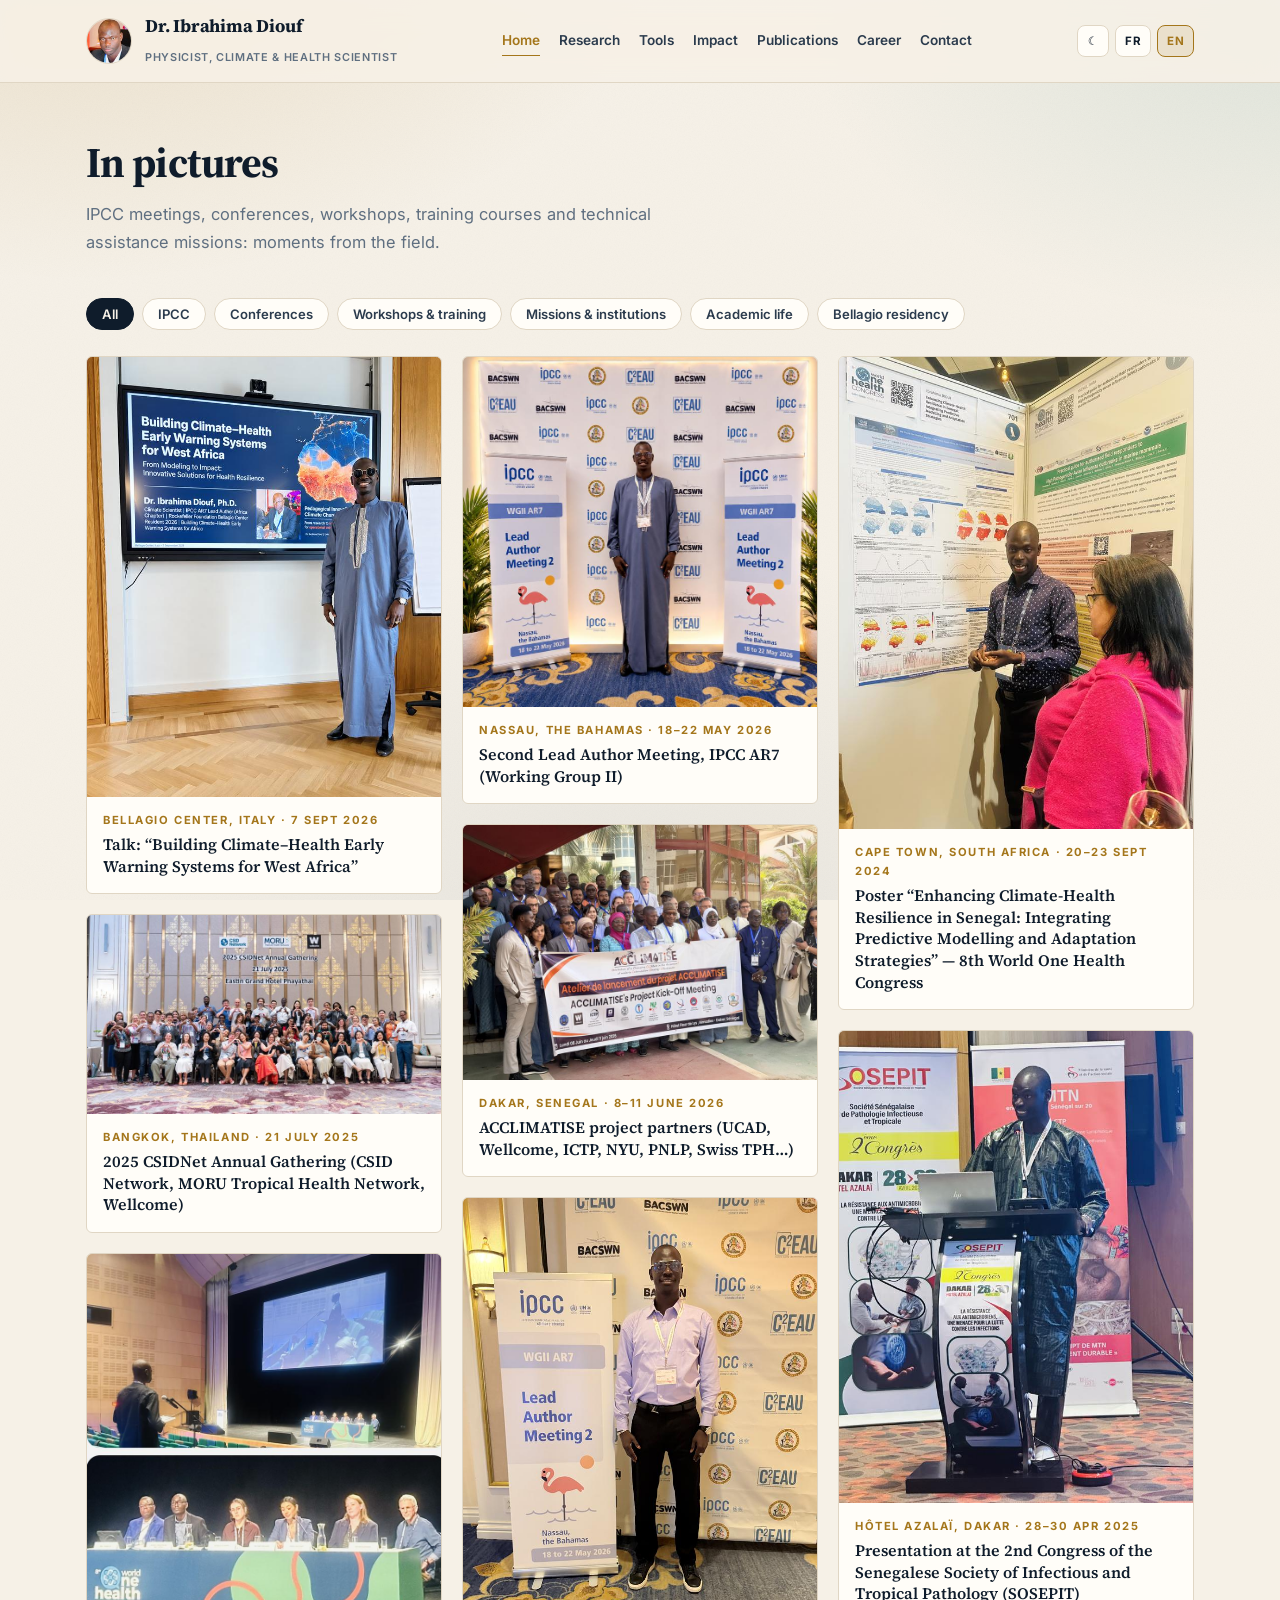
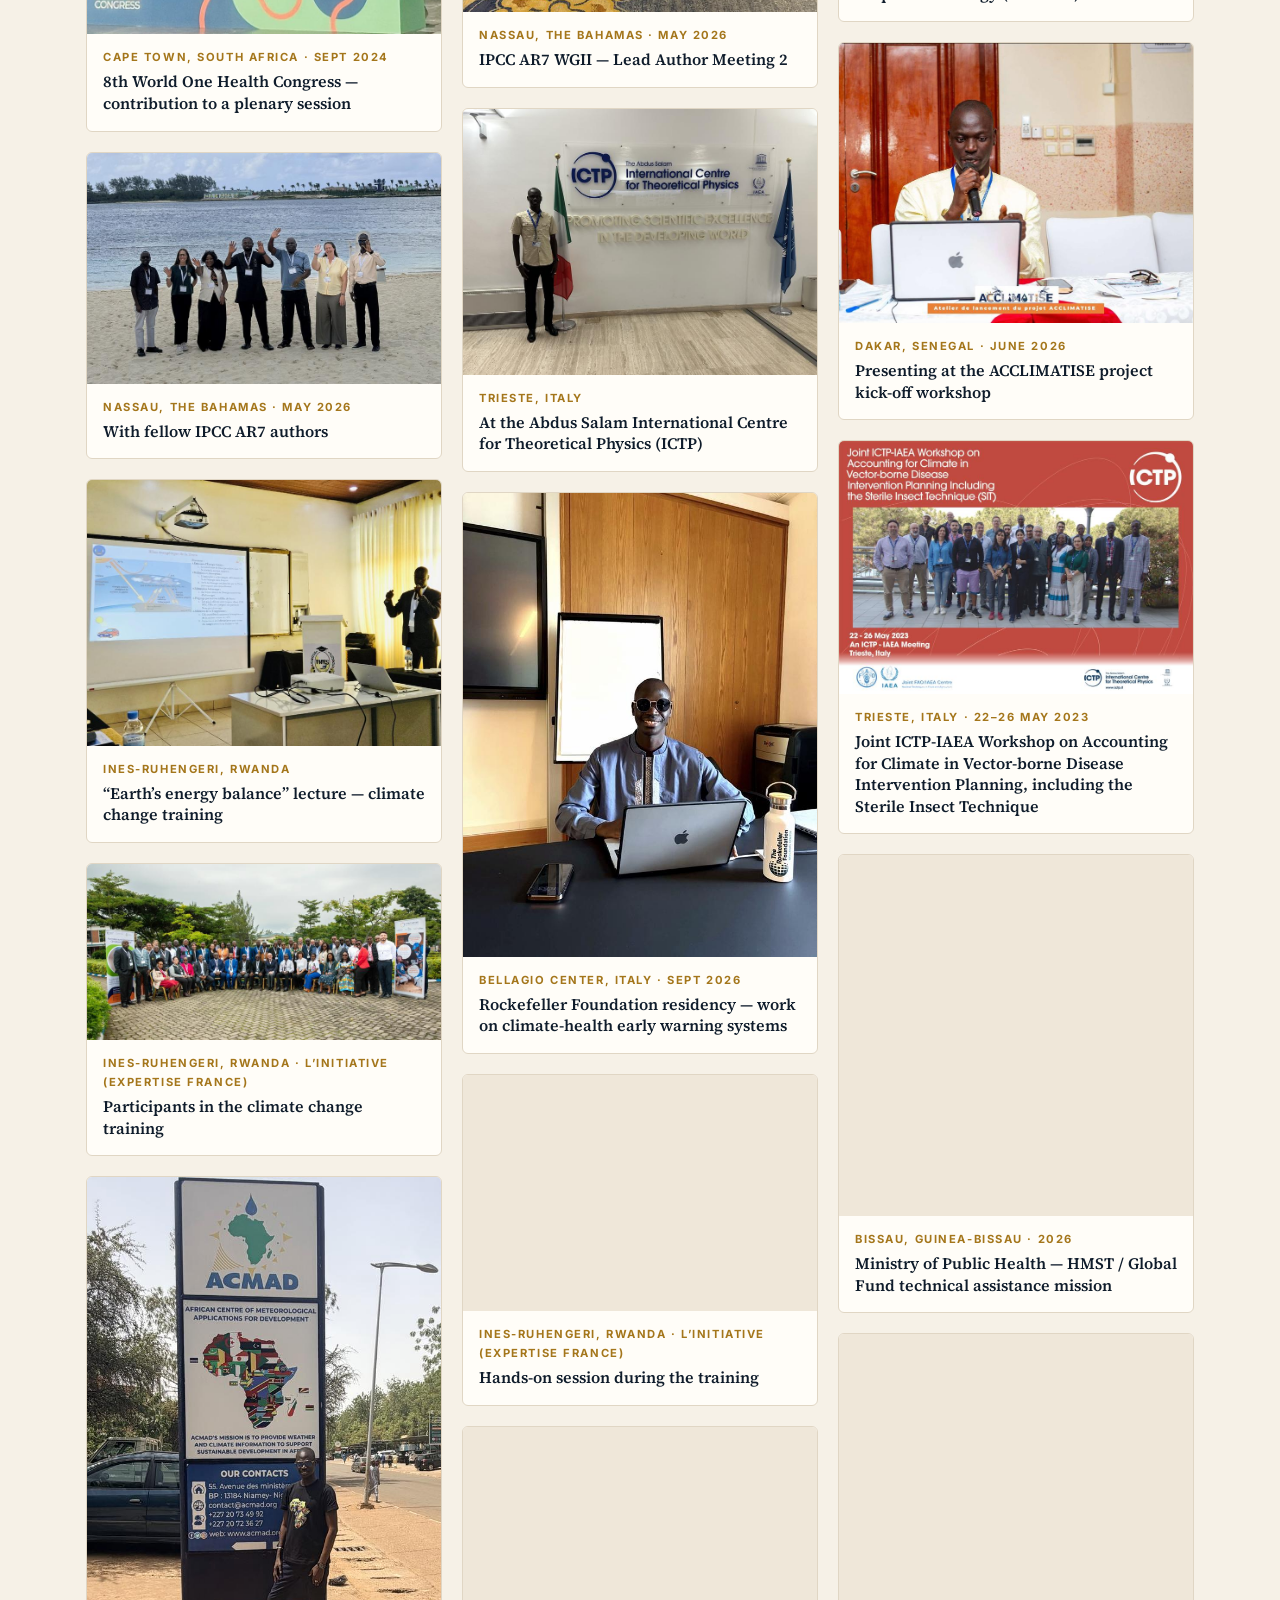
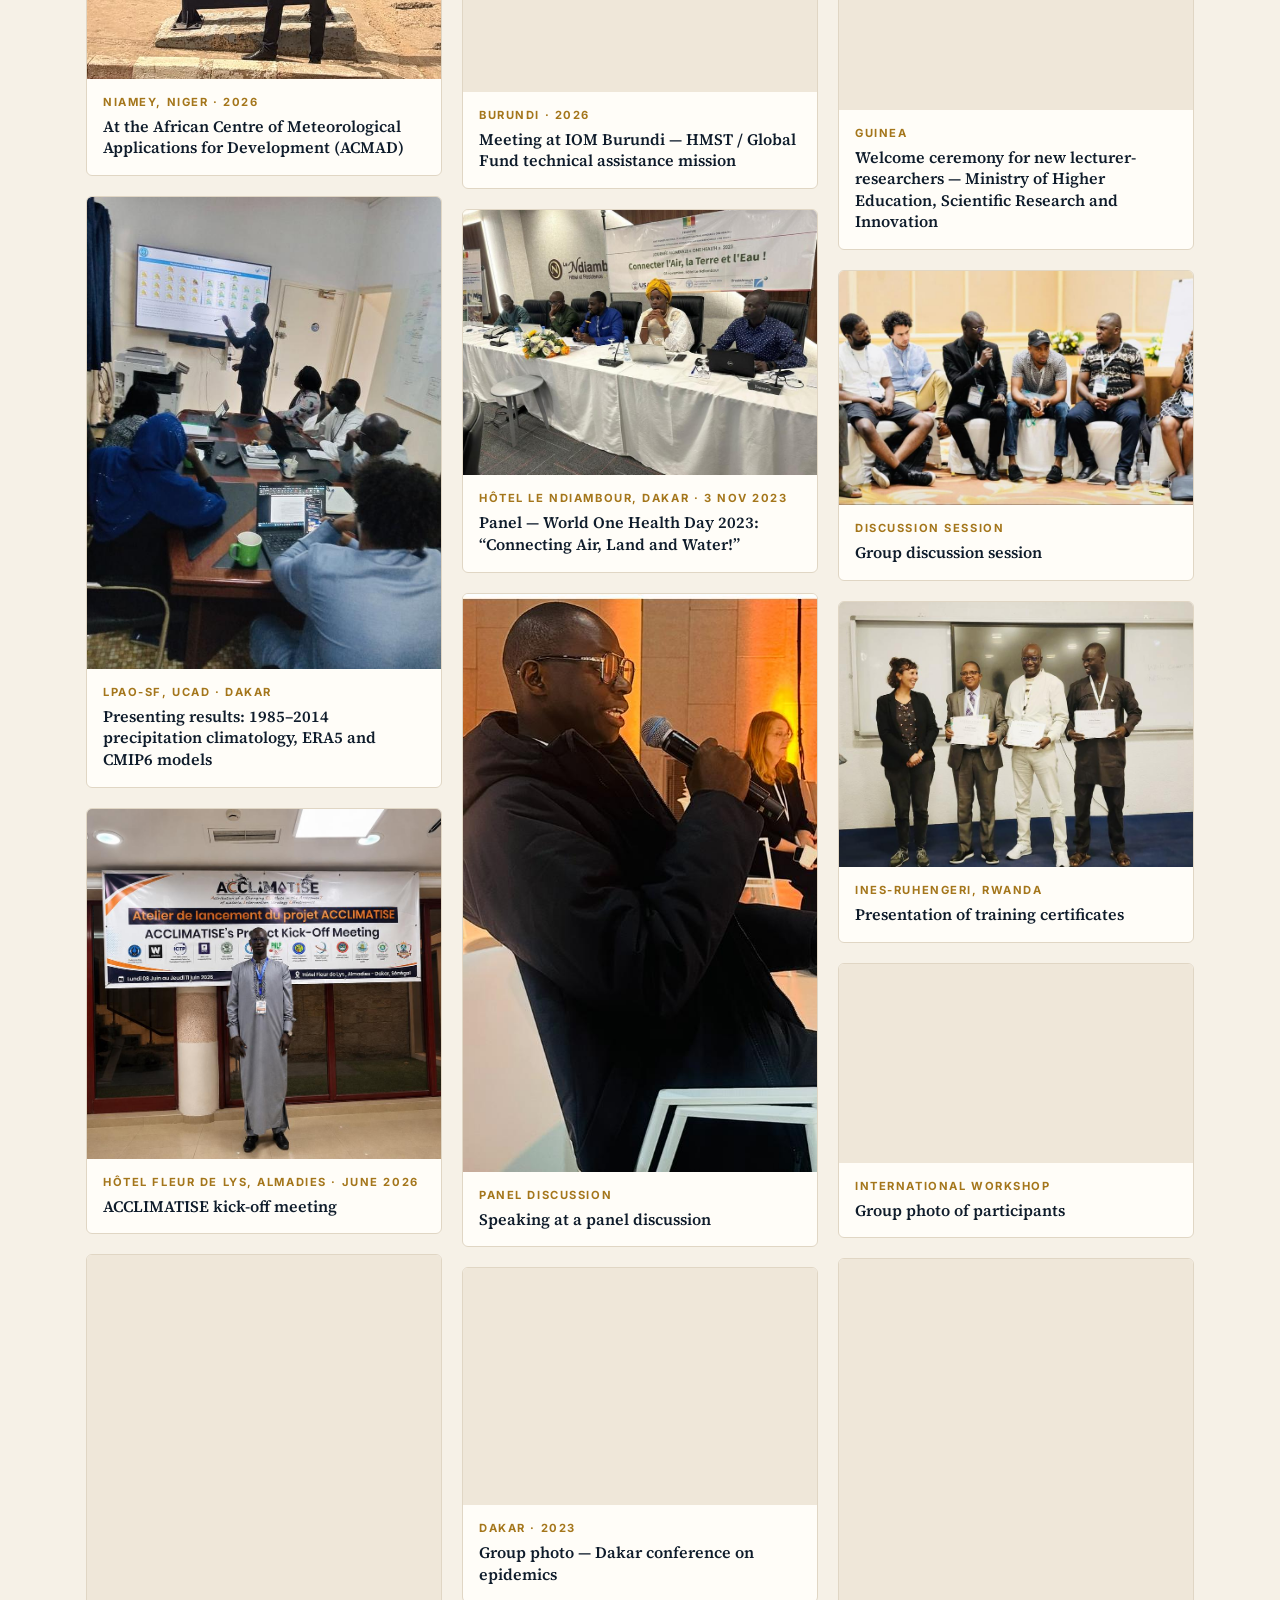
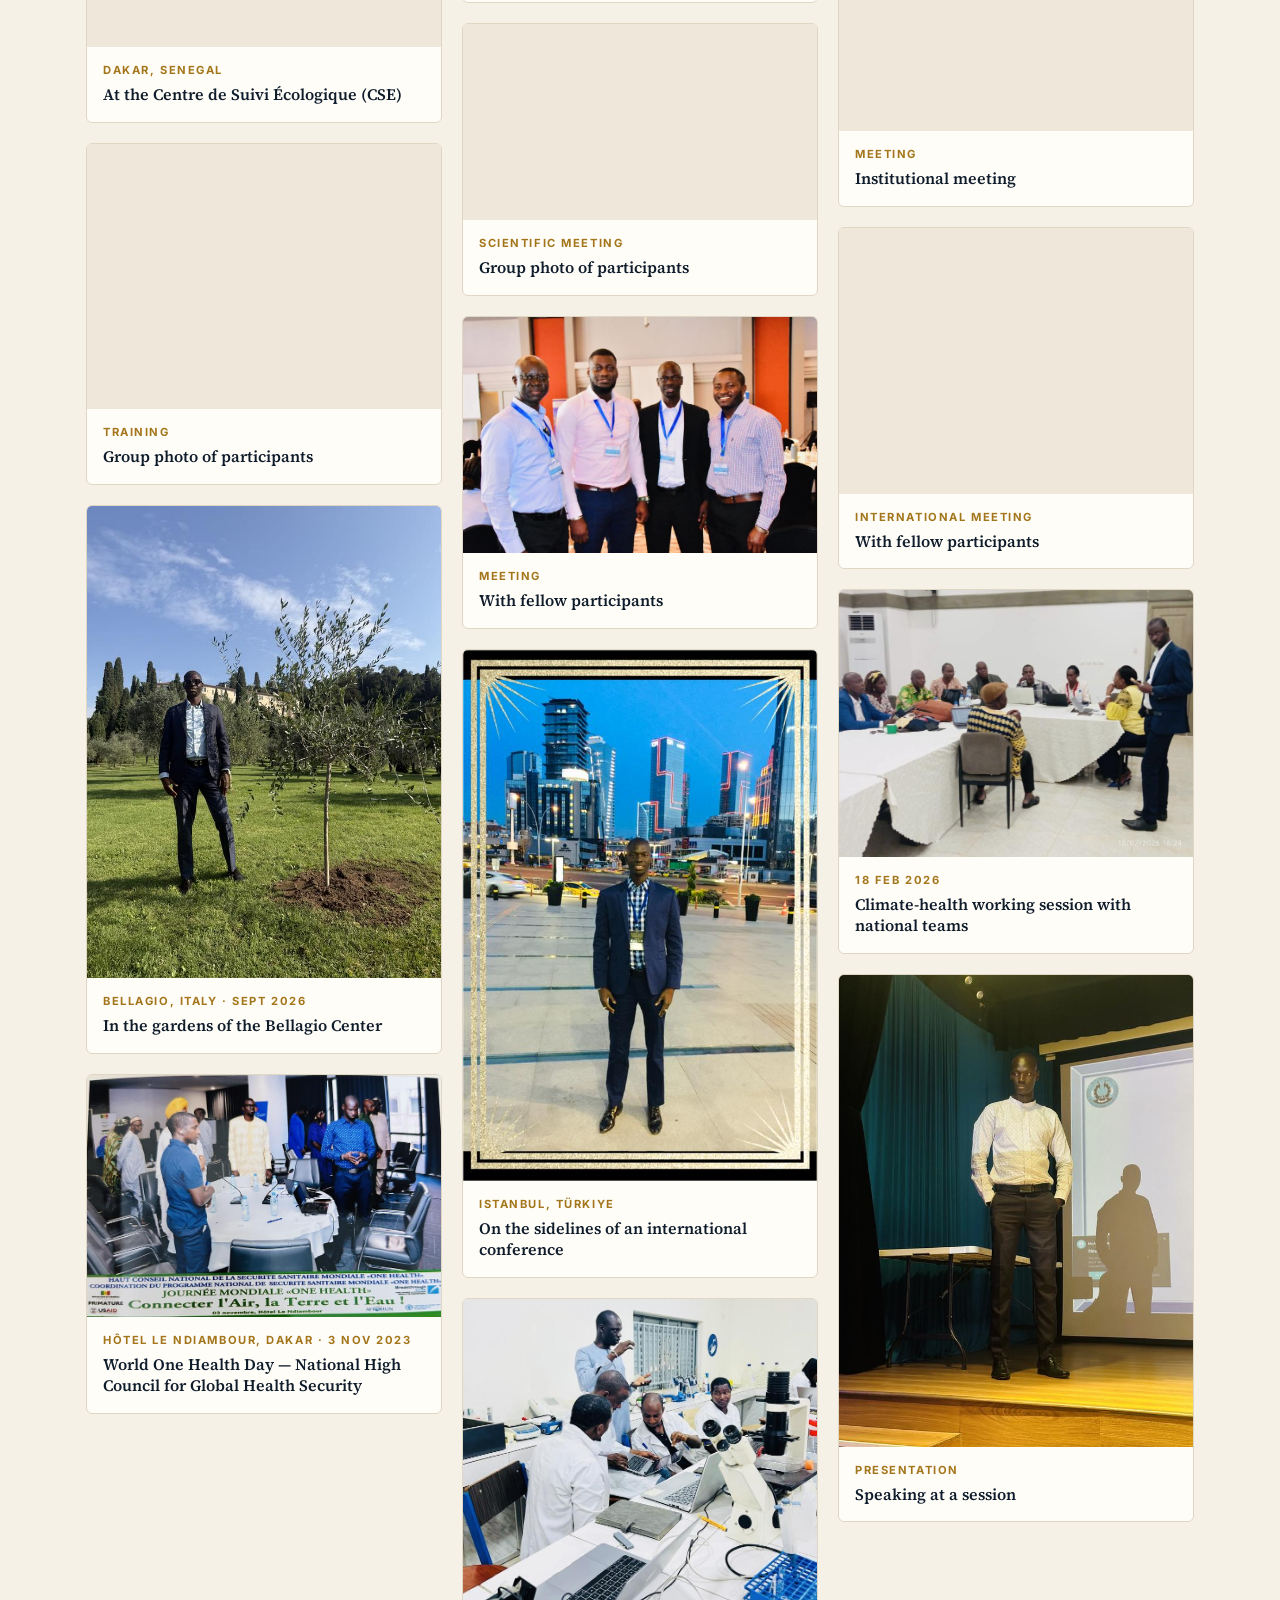
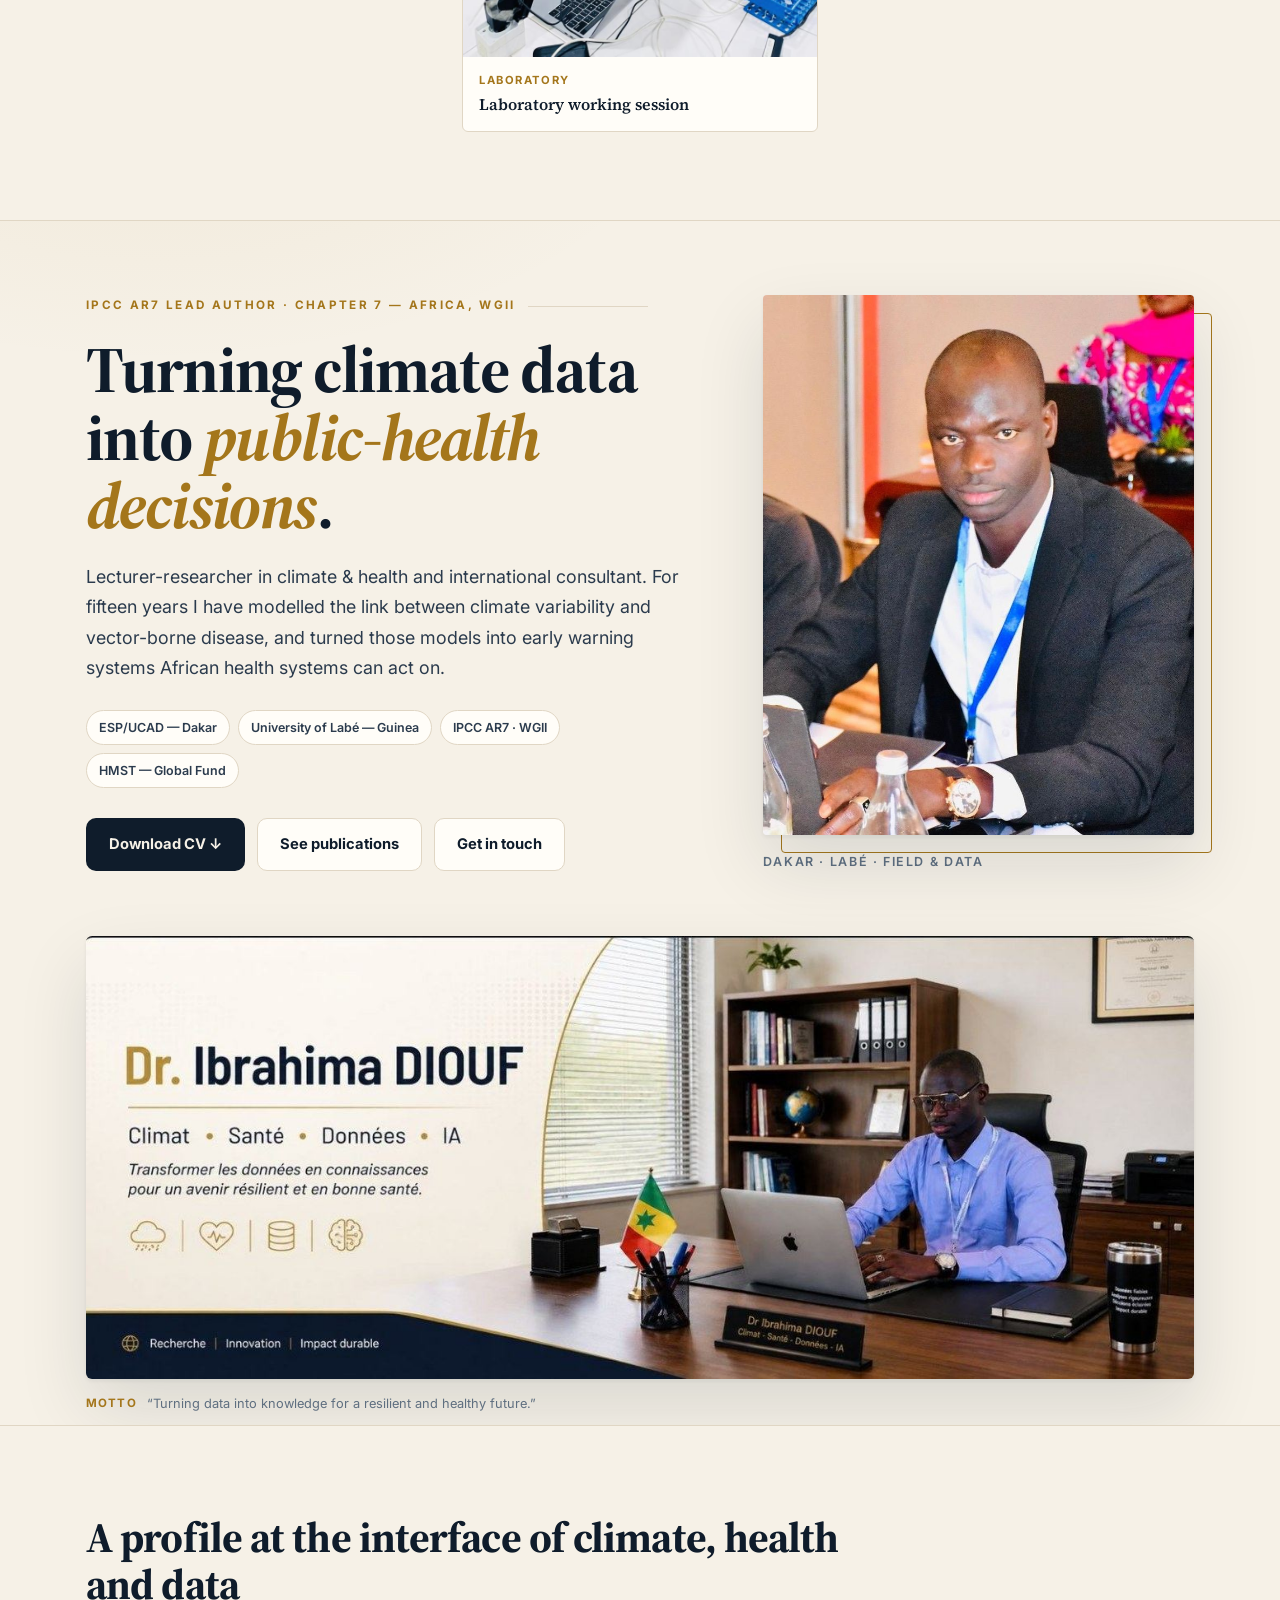
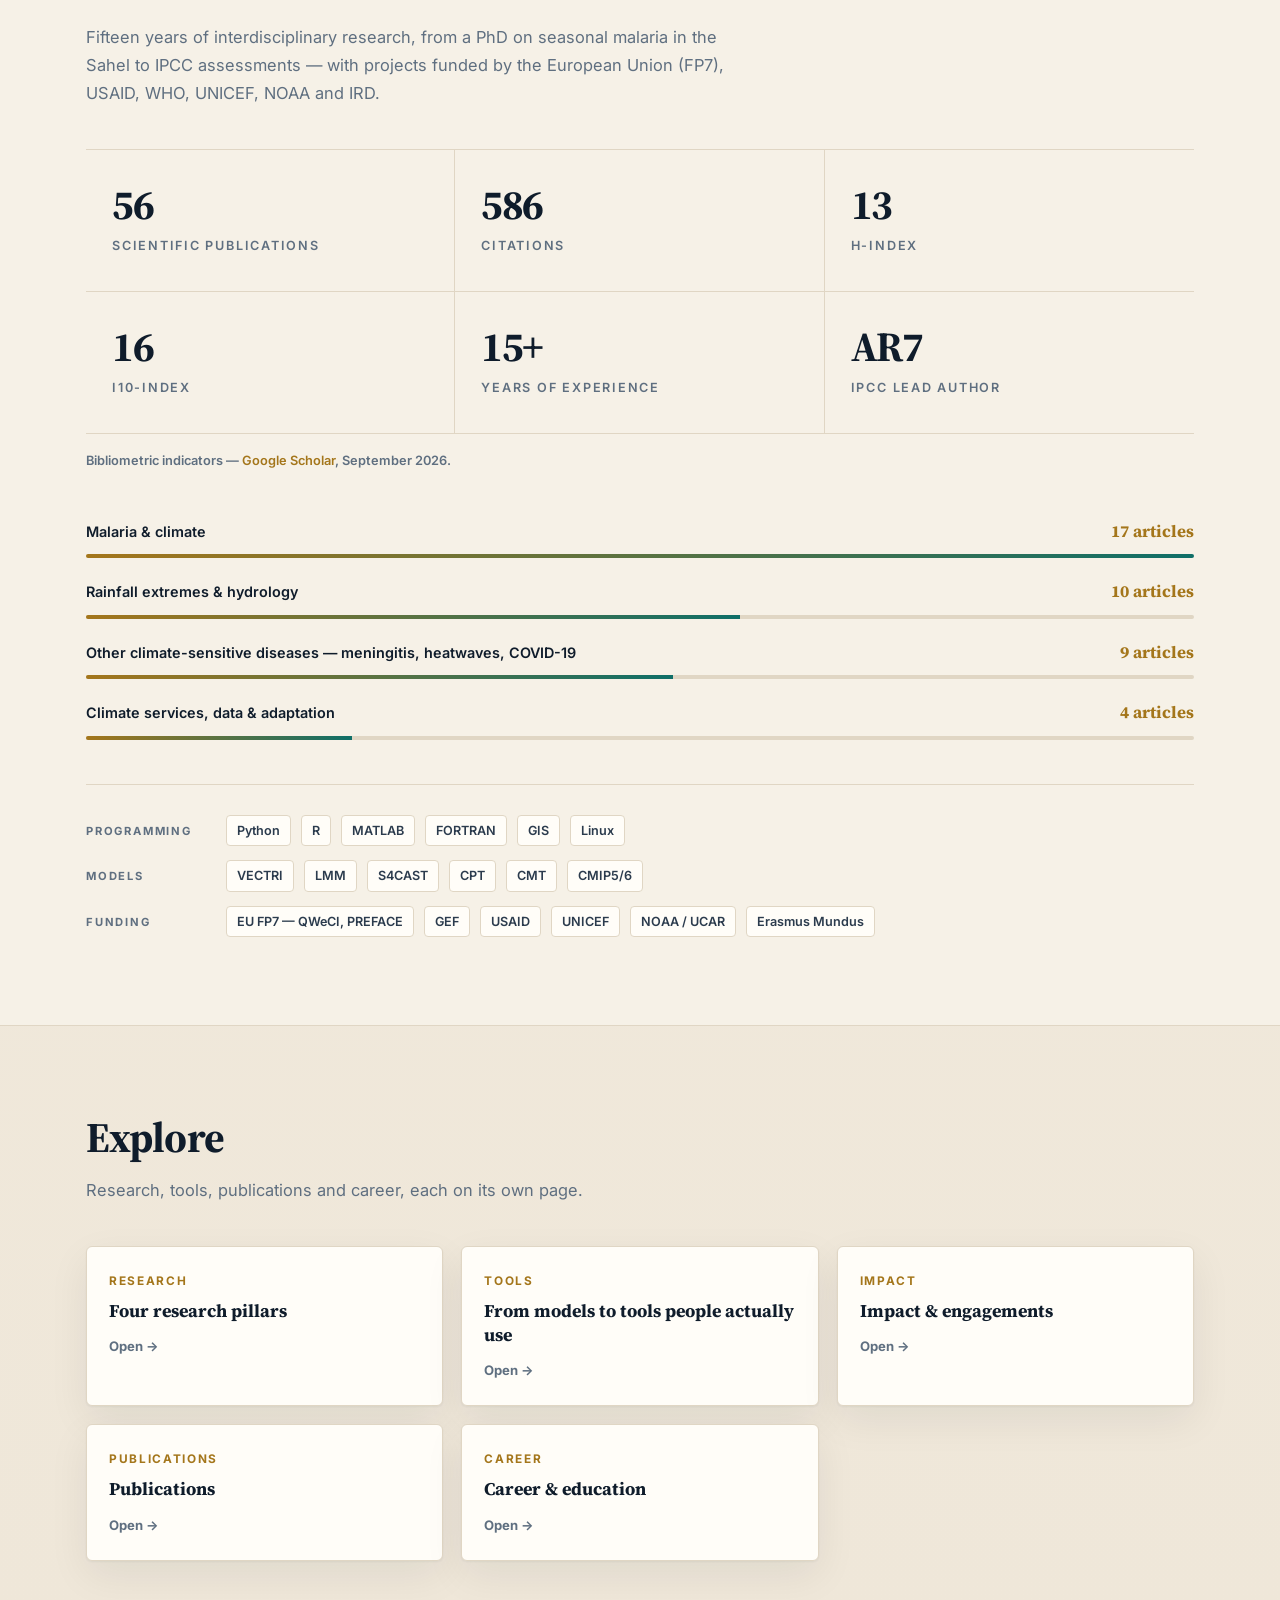
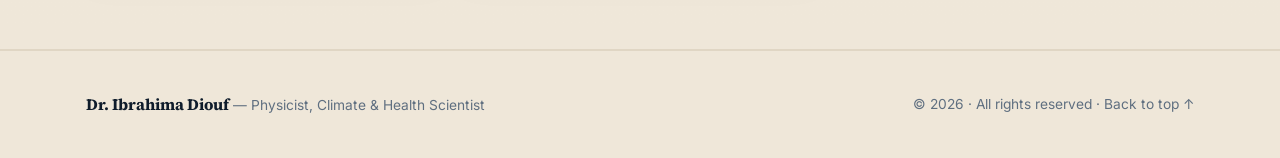
==== commit 1f65441d: "Add files via upload" ====
--- a/index.html
+++ b/index.html
@@ -69,7 +69,6 @@
         <a href="/impact" data-i18n="nav.4">Impact</a>
         <a href="/publications" data-i18n="nav.5">Publications</a>
         <a href="/career" data-i18n="nav.6">Parcours</a>
-        <a href="/gallery" data-i18n="nav.8">Galerie</a>
         <a href="/contact" data-i18n="nav.7">Contact</a>
       </nav>
       <div class="tools">
@@ -84,6 +83,194 @@
 
 <main id="top" class="page">
 
+<section id="galerie">
+  <div class="wrap">
+    <div class="sec-head rv">
+      <span class="sec-num">01</span>
+      <h2 data-i18n="s8.h">En images</h2>
+      <p data-i18n="s8.p">Réunions du GIEC, conférences, ateliers, formations et missions d’assistance technique : quelques moments de terrain.</p>
+    </div>
+    <div class="gfilters rv" role="group" aria-label="Filtrer les photos">
+      <button type="button" class="gbtn on" data-g="all" data-i18n="g.f0">Toutes</button>
+      <button type="button" class="gbtn" data-g="giec" data-i18n="g.f1">GIEC</button>
+      <button type="button" class="gbtn" data-g="conference" data-i18n="g.f5">Conférences</button>
+      <button type="button" class="gbtn" data-g="atelier" data-i18n="g.f2">Ateliers &amp; formations</button>
+      <button type="button" class="gbtn" data-g="mission" data-i18n="g.f3">Missions &amp; institutions</button>
+      <button type="button" class="gbtn" data-g="universite" data-i18n="g.f6">Vie universitaire</button>
+      <button type="button" class="gbtn" data-g="residence" data-i18n="g.f4">Résidence Bellagio</button>
+    </div>
+    <div class="gallery rv" id="gallery">
+      <figure class="gitem" data-cat="residence">
+        <button type="button" class="gopen" data-full="/images/gallery/2026-09-bellagio-talk.jpg"><img src="/images/gallery/2026-09-bellagio-talk-t.jpg" width="660" height="820" loading="lazy" decoding="async" alt="Conférence « Building Climate–Health Early Warning Systems for West Africa »"></button>
+        <figcaption><span class="gtag" data-i18n="g.t1">Bellagio Center, Italie · 7 sept. 2026</span><span class="gtitle" data-i18n="g.h1">Conférence « Building Climate–Health Early Warning Systems for West Africa »</span></figcaption>
+      </figure>
+      <figure class="gitem" data-cat="giec">
+        <button type="button" class="gopen" data-full="/images/gallery/2026-05-ipcc-lam2-nassau.jpg"><img src="/images/gallery/2026-05-ipcc-lam2-nassau-t.jpg" width="820" height="811" loading="lazy" decoding="async" alt="2ᵉ réunion des auteurs principaux du GIEC AR7 (Groupe de travail II)"></button>
+        <figcaption><span class="gtag" data-i18n="g.t2">Nassau, Bahamas · 18–22 mai 2026</span><span class="gtitle" data-i18n="g.h2">2ᵉ réunion des auteurs principaux du GIEC AR7 (Groupe de travail II)</span></figcaption>
+      </figure>
+      <figure class="gitem" data-cat="conference">
+        <button type="button" class="gopen" data-full="/images/gallery/2024-09-wohc-poster.jpg"><img src="/images/gallery/2024-09-wohc-poster-t.jpg" width="615" height="820" loading="lazy" decoding="async" alt="Poster « Enhancing Climate-Health Resilience in Senegal: Integrating Predictive Modelling and Adaptation Strategies » — 8ᵉ Congrès mondial One Health"></button>
+        <figcaption><span class="gtag" data-i18n="g.t4">Le Cap, Afrique du Sud · 20–23 sept. 2024</span><span class="gtitle" data-i18n="g.h4">Poster « Enhancing Climate-Health Resilience in Senegal: Integrating Predictive Modelling and Adaptation Strategies » — 8ᵉ Congrès mondial One Health</span></figcaption>
+      </figure>
+      <figure class="gitem" data-cat="atelier">
+        <button type="button" class="gopen" data-full="/images/gallery/2026-06-acclimatise-group.jpg"><img src="/images/gallery/2026-06-acclimatise-group-t.jpg" width="820" height="590" loading="lazy" decoding="async" alt="Partenaires du projet ACCLIMATISE (UCAD, Wellcome, ICTP, NYU, PNLP, Swiss TPH…)"></button>
+        <figcaption><span class="gtag" data-i18n="g.t3">Dakar, Sénégal · 8–11 juin 2026</span><span class="gtitle" data-i18n="g.h3">Partenaires du projet ACCLIMATISE (UCAD, Wellcome, ICTP, NYU, PNLP, Swiss TPH…)</span></figcaption>
+      </figure>
+      <figure class="gitem" data-cat="conference">
+        <button type="button" class="gopen" data-full="/images/gallery/2025-07-csidnet-bangkok.jpg"><img src="/images/gallery/2025-07-csidnet-bangkok-t.jpg" width="820" height="461" loading="lazy" decoding="async" alt="Rencontre annuelle 2025 du réseau CSIDNet (CSID Network, MORU Tropical Health Network, Wellcome)"></button>
+        <figcaption><span class="gtag" data-i18n="g.t23">Bangkok, Thaïlande · 21 juil. 2025</span><span class="gtitle" data-i18n="g.h23">Rencontre annuelle 2025 du réseau CSIDNet (CSID Network, MORU Tropical Health Network, Wellcome)</span></figcaption>
+      </figure>
+      <figure class="gitem" data-cat="conference">
+        <button type="button" class="gopen" data-full="/images/gallery/2025-04-sosepit-dakar.jpg"><img src="/images/gallery/2025-04-sosepit-dakar-t.jpg" width="615" height="820" loading="lazy" decoding="async" alt="Communication au 2ᵉ Congrès de la Société sénégalaise de pathologie infectieuse et tropicale (SOSEPIT)"></button>
+        <figcaption><span class="gtag" data-i18n="g.t24">Hôtel Azalaï, Dakar · 28–30 avr. 2025</span><span class="gtitle" data-i18n="g.h24">Communication au 2ᵉ Congrès de la Société sénégalaise de pathologie infectieuse et tropicale (SOSEPIT)</span></figcaption>
+      </figure>
+      <figure class="gitem" data-cat="giec">
+        <button type="button" class="gopen" data-full="/images/gallery/2026-05-ipcc-lam2-nassau-2.jpg"><img src="/images/gallery/2026-05-ipcc-lam2-nassau-2-t.jpg" width="701" height="820" loading="lazy" decoding="async" alt="GIEC AR7 WGII — Lead Author Meeting 2"></button>
+        <figcaption><span class="gtag" data-i18n="g.t13">Nassau, Bahamas · mai 2026</span><span class="gtitle" data-i18n="g.h13">GIEC AR7 WGII — Lead Author Meeting 2</span></figcaption>
+      </figure>
+      <figure class="gitem" data-cat="conference">
+        <button type="button" class="gopen" data-full="/images/gallery/2024-09-wohc-panel.jpg"><img src="/images/gallery/2024-09-wohc-panel-t.jpg" width="763" height="820" loading="lazy" decoding="async" alt="8ᵉ Congrès mondial One Health — intervention en séance plénière"></button>
+        <figcaption><span class="gtag" data-i18n="g.t25">Le Cap, Afrique du Sud · sept. 2024</span><span class="gtitle" data-i18n="g.h25">8ᵉ Congrès mondial One Health — intervention en séance plénière</span></figcaption>
+      </figure>
+      <figure class="gitem" data-cat="atelier">
+        <button type="button" class="gopen" data-full="/images/gallery/2023-05-ictp-trieste.jpg"><img src="/images/gallery/2023-05-ictp-trieste-t.jpg" width="820" height="615" loading="lazy" decoding="async" alt="À l’Abdus Salam International Centre for Theoretical Physics (ICTP)"></button>
+        <figcaption><span class="gtag" data-i18n="g.t7">Trieste, Italie</span><span class="gtitle" data-i18n="g.h7">À l’Abdus Salam International Centre for Theoretical Physics (ICTP)</span></figcaption>
+      </figure>
+      <figure class="gitem" data-cat="atelier">
+        <button type="button" class="gopen" data-full="/images/gallery/2026-06-acclimatise-talk.jpg"><img src="/images/gallery/2026-06-acclimatise-talk-t.jpg" width="820" height="649" loading="lazy" decoding="async" alt="Intervention à l’atelier de lancement du projet ACCLIMATISE"></button>
+        <figcaption><span class="gtag" data-i18n="g.t9">Dakar, Sénégal · juin 2026</span><span class="gtitle" data-i18n="g.h9">Intervention à l’atelier de lancement du projet ACCLIMATISE</span></figcaption>
+      </figure>
+      <figure class="gitem" data-cat="giec">
+        <button type="button" class="gopen" data-full="/images/gallery/2026-05-ipcc-lam2-beach.jpg"><img src="/images/gallery/2026-05-ipcc-lam2-beach-t.jpg" width="820" height="535" loading="lazy" decoding="async" alt="Avec des collègues auteurs du GIEC AR7"></button>
+        <figcaption><span class="gtag" data-i18n="g.t5">Nassau, Bahamas · mai 2026</span><span class="gtitle" data-i18n="g.h5">Avec des collègues auteurs du GIEC AR7</span></figcaption>
+      </figure>
+      <figure class="gitem" data-cat="residence">
+        <button type="button" class="gopen" data-full="/images/gallery/2026-09-bellagio-studio.jpg"><img src="/images/gallery/2026-09-bellagio-studio-t.jpg" width="626" height="820" loading="lazy" decoding="async" alt="Résidence de la Fondation Rockefeller — travail sur les systèmes d’alerte précoce climat-santé"></button>
+        <figcaption><span class="gtag" data-i18n="g.t10">Bellagio Center, Italie · sept. 2026</span><span class="gtitle" data-i18n="g.h10">Résidence de la Fondation Rockefeller — travail sur les systèmes d’alerte précoce climat-santé</span></figcaption>
+      </figure>
+      <figure class="gitem" data-cat="atelier">
+        <button type="button" class="gopen" data-full="/images/gallery/2023-05-ictp-iaea-workshop.jpg"><img src="/images/gallery/2023-05-ictp-iaea-workshop-t.jpg" width="820" height="585" loading="lazy" decoding="async" alt="Atelier conjoint ICTP-AIEA : prise en compte du climat dans la planification des interventions contre les maladies vectorielles (technique de l’insecte stérile)"></button>
+        <figcaption><span class="gtag" data-i18n="g.t33">Trieste, Italie · 22–26 mai 2023</span><span class="gtitle" data-i18n="g.h33">Atelier conjoint ICTP-AIEA : prise en compte du climat dans la planification des interventions contre les maladies vectorielles (technique de l’insecte stérile)</span></figcaption>
+      </figure>
+      <figure class="gitem" data-cat="atelier"><!-- À COMPLÉTER : lieu / événement / date -->
+        <button type="button" class="gopen" data-full="/images/gallery/initiative-lecture.jpg"><img src="/images/gallery/initiative-lecture-t.jpg" width="820" height="615" loading="lazy" decoding="async" alt="Cours « Bilan énergétique de la Terre » — formation sur le changement climatique"></button>
+        <figcaption><span class="gtag" data-i18n="g.t22">INES-Ruhengeri, Rwanda</span><span class="gtitle" data-i18n="g.h22">Cours « Bilan énergétique de la Terre » — formation sur le changement climatique</span></figcaption>
+      </figure>
+      <figure class="gitem" data-cat="atelier"><!-- À COMPLÉTER : lieu / événement / date -->
+        <button type="button" class="gopen" data-full="/images/gallery/initiative-workshop.jpg"><img src="/images/gallery/initiative-workshop-t.jpg" width="820" height="547" loading="lazy" decoding="async" alt="Travaux pratiques pendant la formation"></button>
+        <figcaption><span class="gtag" data-i18n="g.t20">INES-Ruhengeri, Rwanda · L’Initiative (Expertise France)</span><span class="gtitle" data-i18n="g.h20">Travaux pratiques pendant la formation</span></figcaption>
+      </figure>
+      <figure class="gitem" data-cat="atelier"><!-- À COMPLÉTER : lieu / événement / date -->
+        <button type="button" class="gopen" data-full="/images/gallery/initiative-group.jpg"><img src="/images/gallery/initiative-group-t.jpg" width="820" height="408" loading="lazy" decoding="async" alt="Participants à la formation sur le changement climatique"></button>
+        <figcaption><span class="gtag" data-i18n="g.t19">INES-Ruhengeri, Rwanda · L’Initiative (Expertise France)</span><span class="gtitle" data-i18n="g.h19">Participants à la formation sur le changement climatique</span></figcaption>
+      </figure>
+      <figure class="gitem" data-cat="mission">
+        <button type="button" class="gopen" data-full="/images/gallery/2026-hmst-bissau.jpg"><img src="/images/gallery/2026-hmst-bissau-t.jpg" width="805" height="820" loading="lazy" decoding="async" alt="Ministère de la Santé publique — mission d’assistance technique HMST / Fonds mondial"></button>
+        <figcaption><span class="gtag" data-i18n="g.t6">Bissau, Guinée-Bissau · 2026</span><span class="gtitle" data-i18n="g.h6">Ministère de la Santé publique — mission d’assistance technique HMST / Fonds mondial</span></figcaption>
+      </figure>
+      <figure class="gitem" data-cat="mission">
+        <button type="button" class="gopen" data-full="/images/gallery/2026-hmst-iom-burundi.jpg"><img src="/images/gallery/2026-hmst-iom-burundi-t.jpg" width="820" height="614" loading="lazy" decoding="async" alt="Réunion à l’OIM Burundi — mission d’assistance technique HMST / Fonds mondial"></button>
+        <figcaption><span class="gtag" data-i18n="g.t14">Burundi · 2026</span><span class="gtitle" data-i18n="g.h14">Réunion à l’OIM Burundi — mission d’assistance technique HMST / Fonds mondial</span></figcaption>
+      </figure>
+      <figure class="gitem" data-cat="mission">
+        <button type="button" class="gopen" data-full="/images/gallery/2026-hmst-acmad-niamey.jpg"><img src="/images/gallery/2026-hmst-acmad-niamey-t.jpg" width="579" height="820" loading="lazy" decoding="async" alt="Au Centre africain pour les applications de la météorologie au développement (ACMAD)"></button>
+        <figcaption><span class="gtag" data-i18n="g.t16">Niamey, Niger · 2026</span><span class="gtitle" data-i18n="g.h16">Au Centre africain pour les applications de la météorologie au développement (ACMAD)</span></figcaption>
+      </figure>
+      <figure class="gitem" data-cat="universite"><!-- À COMPLÉTER : lieu / événement / date -->
+        <button type="button" class="gopen" data-full="/images/gallery/guinea-mesrsi-ceremony.jpg"><img src="/images/gallery/guinea-mesrsi-ceremony-t.jpg" width="773" height="820" loading="lazy" decoding="async" alt="Cérémonie d’accueil des nouveaux enseignants-chercheurs — Ministère de l’Enseignement supérieur, de la Recherche scientifique et de l’Innovation"></button>
+        <figcaption><span class="gtag" data-i18n="g.t26">Guinée</span><span class="gtitle" data-i18n="g.h26">Cérémonie d’accueil des nouveaux enseignants-chercheurs — Ministère de l’Enseignement supérieur, de la Recherche scientifique et de l’Innovation</span></figcaption>
+      </figure>
+      <figure class="gitem" data-cat="conference">
+        <button type="button" class="gopen" data-full="/images/gallery/2023-11-onehealth-panel.jpg"><img src="/images/gallery/2023-11-onehealth-panel-t.jpg" width="820" height="615" loading="lazy" decoding="async" alt="Panel — Journée mondiale One Health 2023 : « Connecter l’Air, la Terre et l’Eau ! »"></button>
+        <figcaption><span class="gtag" data-i18n="g.t8">Hôtel Le Ndiambour, Dakar · 3 nov. 2023</span><span class="gtitle" data-i18n="g.h8">Panel — Journée mondiale One Health 2023 : « Connecter l’Air, la Terre et l’Eau ! »</span></figcaption>
+      </figure>
+      <figure class="gitem" data-cat="universite">
+        <button type="button" class="gopen" data-full="/images/gallery/lpao-presentation.jpg"><img src="/images/gallery/lpao-presentation-t.jpg" width="615" height="820" loading="lazy" decoding="async" alt="Présentation de résultats : climatologie des précipitations 1985–2014, ERA5 et modèles CMIP6"></button>
+        <figcaption><span class="gtag" data-i18n="g.t29">LPAO-SF, UCAD · Dakar</span><span class="gtitle" data-i18n="g.h29">Présentation de résultats : climatologie des précipitations 1985–2014, ERA5 et modèles CMIP6</span></figcaption>
+      </figure>
+      <figure class="gitem" data-cat="conference"><!-- À COMPLÉTER : lieu / événement / date -->
+        <button type="button" class="gopen" data-full="/images/gallery/panel-mic.jpg"><img src="/images/gallery/panel-mic-t.jpg" width="502" height="820" loading="lazy" decoding="async" alt="Intervention lors d’une table ronde"></button>
+        <figcaption><span class="gtag" data-i18n="g.t35">Table ronde</span><span class="gtitle" data-i18n="g.h35">Intervention lors d’une table ronde</span></figcaption>
+      </figure>
+      <figure class="gitem" data-cat="conference"><!-- À COMPLÉTER : lieu / événement / date -->
+        <button type="button" class="gopen" data-full="/images/gallery/panel-discussion.jpg"><img src="/images/gallery/panel-discussion-t.jpg" width="820" height="542" loading="lazy" decoding="async" alt="Échange en groupe de discussion"></button>
+        <figcaption><span class="gtag" data-i18n="g.t36">Groupe de discussion</span><span class="gtitle" data-i18n="g.h36">Échange en groupe de discussion</span></figcaption>
+      </figure>
+      <figure class="gitem" data-cat="atelier">
+        <button type="button" class="gopen" data-full="/images/gallery/2026-06-acclimatise-banner.jpg"><img src="/images/gallery/2026-06-acclimatise-banner-t.jpg" width="820" height="811" loading="lazy" decoding="async" alt="Atelier de lancement ACCLIMATISE"></button>
+        <figcaption><span class="gtag" data-i18n="g.t12">Hôtel Fleur de Lys, Almadies · juin 2026</span><span class="gtitle" data-i18n="g.h12">Atelier de lancement ACCLIMATISE</span></figcaption>
+      </figure>
+      <figure class="gitem" data-cat="conference"><!-- À COMPLÉTER : lieu / événement / date -->
+        <button type="button" class="gopen" data-full="/images/gallery/2023-dakar-conference.jpg"><img src="/images/gallery/2023-dakar-conference-t.jpg" width="820" height="549" loading="lazy" decoding="async" alt="Photo de groupe — conférence de Dakar sur les épidémies"></button>
+        <figcaption><span class="gtag" data-i18n="g.t32">Dakar · 2023</span><span class="gtitle" data-i18n="g.h32">Photo de groupe — conférence de Dakar sur les épidémies</span></figcaption>
+      </figure>
+      <figure class="gitem" data-cat="atelier"><!-- À COMPLÉTER : lieu / événement / date -->
+        <button type="button" class="gopen" data-full="/images/gallery/initiative-attestation.jpg"><img src="/images/gallery/initiative-attestation-t.jpg" width="820" height="615" loading="lazy" decoding="async" alt="Remise des attestations de formation"></button>
+        <figcaption><span class="gtag" data-i18n="g.t21">INES-Ruhengeri, Rwanda</span><span class="gtitle" data-i18n="g.h21">Remise des attestations de formation</span></figcaption>
+      </figure>
+      <figure class="gitem" data-cat="mission">
+        <button type="button" class="gopen" data-full="/images/gallery/cse-dakar.jpg"><img src="/images/gallery/cse-dakar-t.jpg" width="741" height="820" loading="lazy" decoding="async" alt="Au Centre de Suivi Écologique (CSE)"></button>
+        <figcaption><span class="gtag" data-i18n="g.t30">Dakar, Sénégal</span><span class="gtitle" data-i18n="g.h30">Au Centre de Suivi Écologique (CSE)</span></figcaption>
+      </figure>
+      <figure class="gitem" data-cat="atelier"><!-- À COMPLÉTER : lieu / événement / date -->
+        <button type="button" class="gopen" data-full="/images/gallery/workshop-group-1.jpg"><img src="/images/gallery/workshop-group-1-t.jpg" width="820" height="461" loading="lazy" decoding="async" alt="Photo de groupe des participants"></button>
+        <figcaption><span class="gtag" data-i18n="g.t17">Atelier international</span><span class="gtitle" data-i18n="g.h17">Photo de groupe des participants</span></figcaption>
+      </figure>
+      <figure class="gitem" data-cat="atelier"><!-- À COMPLÉTER : lieu / événement / date -->
+        <button type="button" class="gopen" data-full="/images/gallery/workshop-group-2.jpg"><img src="/images/gallery/workshop-group-2-t.jpg" width="820" height="456" loading="lazy" decoding="async" alt="Photo de groupe des participants"></button>
+        <figcaption><span class="gtag" data-i18n="g.t18">Réunion scientifique</span><span class="gtitle" data-i18n="g.h18">Photo de groupe des participants</span></figcaption>
+      </figure>
+      <figure class="gitem" data-cat="atelier"><!-- À COMPLÉTER : lieu / événement / date -->
+        <button type="button" class="gopen" data-full="/images/gallery/guinea-training-group.jpg"><img src="/images/gallery/guinea-training-group-t.jpg" width="820" height="615" loading="lazy" decoding="async" alt="Photo de groupe des participants"></button>
+        <figcaption><span class="gtag" data-i18n="g.t28">Formation</span><span class="gtitle" data-i18n="g.h28">Photo de groupe des participants</span></figcaption>
+      </figure>
+      <figure class="gitem" data-cat="universite"><!-- À COMPLÉTER : lieu / événement / date -->
+        <button type="button" class="gopen" data-full="/images/gallery/guinea-office-visit.jpg"><img src="/images/gallery/guinea-office-visit-t.jpg" width="615" height="820" loading="lazy" decoding="async" alt="Rencontre institutionnelle"></button>
+        <figcaption><span class="gtag" data-i18n="g.t27">Rencontre</span><span class="gtitle" data-i18n="g.h27">Rencontre institutionnelle</span></figcaption>
+      </figure>
+      <figure class="gitem" data-cat="residence">
+        <button type="button" class="gopen" data-full="/images/gallery/2026-09-bellagio-garden.jpg"><img src="/images/gallery/2026-09-bellagio-garden-t.jpg" width="615" height="820" loading="lazy" decoding="async" alt="Dans les jardins du Bellagio Center"></button>
+        <figcaption><span class="gtag" data-i18n="g.t11">Bellagio, Italie · sept. 2026</span><span class="gtitle" data-i18n="g.h11">Dans les jardins du Bellagio Center</span></figcaption>
+      </figure>
+      <figure class="gitem" data-cat="conference"><!-- À COMPLÉTER : lieu / événement / date -->
+        <button type="button" class="gopen" data-full="/images/gallery/colleagues-meeting-4.jpg"><img src="/images/gallery/colleagues-meeting-4-t.jpg" width="820" height="547" loading="lazy" decoding="async" alt="Avec des collègues participants"></button>
+        <figcaption><span class="gtag" data-i18n="g.t39">Réunion</span><span class="gtitle" data-i18n="g.h39">Avec des collègues participants</span></figcaption>
+      </figure>
+      <figure class="gitem" data-cat="conference"><!-- À COMPLÉTER : lieu / événement / date -->
+        <button type="button" class="gopen" data-full="/images/gallery/colleagues-meeting-5.jpg"><img src="/images/gallery/colleagues-meeting-5-t.jpg" width="820" height="615" loading="lazy" decoding="async" alt="Avec des collègues participants"></button>
+        <figcaption><span class="gtag" data-i18n="g.t38">Réunion internationale</span><span class="gtitle" data-i18n="g.h38">Avec des collègues participants</span></figcaption>
+      </figure>
+      <figure class="gitem" data-cat="conference"><!-- À COMPLÉTER : lieu / événement / date -->
+        <button type="button" class="gopen" data-full="/images/gallery/istanbul.jpg"><img src="/images/gallery/istanbul-t.jpg" width="547" height="820" loading="lazy" decoding="async" alt="En marge d’une conférence internationale"></button>
+        <figcaption><span class="gtag" data-i18n="g.t37">Istanbul, Turquie</span><span class="gtitle" data-i18n="g.h37">En marge d’une conférence internationale</span></figcaption>
+      </figure>
+      <figure class="gitem" data-cat="mission"><!-- À COMPLÉTER : lieu / événement / date -->
+        <button type="button" class="gopen" data-full="/images/gallery/2026-02-hmst-workshop.jpg"><img src="/images/gallery/2026-02-hmst-workshop-t.jpg" width="820" height="617" loading="lazy" decoding="async" alt="Séance de travail climat-santé avec les équipes nationales"></button>
+        <figcaption><span class="gtag" data-i18n="g.t15">18 févr. 2026</span><span class="gtitle" data-i18n="g.h15">Séance de travail climat-santé avec les équipes nationales</span></figcaption>
+      </figure>
+      <figure class="gitem" data-cat="conference">
+        <button type="button" class="gopen" data-full="/images/gallery/2023-11-onehealth-session.jpg"><img src="/images/gallery/2023-11-onehealth-session-t.jpg" width="820" height="561" loading="lazy" decoding="async" alt="Journée mondiale One Health — Haut Conseil national de la sécurité sanitaire mondiale"></button>
+        <figcaption><span class="gtag" data-i18n="g.t31">Hôtel Le Ndiambour, Dakar · 3 nov. 2023</span><span class="gtitle" data-i18n="g.h31">Journée mondiale One Health — Haut Conseil national de la sécurité sanitaire mondiale</span></figcaption>
+      </figure>
+      <figure class="gitem" data-cat="conference"><!-- À COMPLÉTER : lieu / événement / date -->
+        <button type="button" class="gopen" data-full="/images/gallery/stage-talk.jpg"><img src="/images/gallery/stage-talk-t.jpg" width="615" height="820" loading="lazy" decoding="async" alt="Intervention lors d’une séance"></button>
+        <figcaption><span class="gtag" data-i18n="g.t34">Présentation</span><span class="gtitle" data-i18n="g.h34">Intervention lors d’une séance</span></figcaption>
+      </figure>
+      <figure class="gitem" data-cat="atelier"><!-- À COMPLÉTER : lieu / événement / date -->
+        <button type="button" class="gopen" data-full="/images/gallery/lab-session.jpg"><img src="/images/gallery/lab-session-t.jpg" width="790" height="799" loading="lazy" decoding="async" alt="Séance de travail en laboratoire"></button>
+        <figcaption><span class="gtag" data-i18n="g.t40">Laboratoire</span><span class="gtitle" data-i18n="g.h40">Séance de travail en laboratoire</span></figcaption>
+      </figure>
+    </div>
+  </div>
+</section>
+<div class="lb" id="lb" hidden role="dialog" aria-modal="true" aria-label="Photo">
+  <button type="button" class="lb-x" id="lbx" aria-label="Fermer">×</button>
+  <button type="button" class="lb-nav lb-prev" id="lbp" aria-label="Précédente">‹</button>
+  <figure><img id="lbimg" alt=""><figcaption id="lbcap"></figcaption></figure>
+  <button type="button" class="lb-nav lb-next" id="lbn" aria-label="Suivante">›</button>
+</div>
+
+<hr class="rule">
 <div class="hero">
   <div class="wrap">
     <div class="hero-grid">
@@ -176,7 +363,6 @@
       <a class="ecard" href="/impact"><div class="et" data-i18n="nav.4">Impact</div><div class="eh" data-i18n="s4.h">Impact &amp; engagements</div><div class="ego" data-i18n="ex.go">Ouvrir →</div></a>
       <a class="ecard" href="/publications"><div class="et" data-i18n="nav.5">Publications</div><div class="eh" data-i18n="s5.h">Publications</div><div class="ego" data-i18n="ex.go">Ouvrir →</div></a>
       <a class="ecard" href="/career"><div class="et" data-i18n="nav.6">Parcours</div><div class="eh" data-i18n="s6.h">Parcours &amp; formation</div><div class="ego" data-i18n="ex.go">Ouvrir →</div></a>
-      <a class="ecard" href="/gallery"><div class="et" data-i18n="nav.8">Galerie</div><div class="eh" data-i18n="s8.h">En images</div><div class="ego" data-i18n="ex.go">Ouvrir →</div></a>
     </div>
   </div>
 </section>
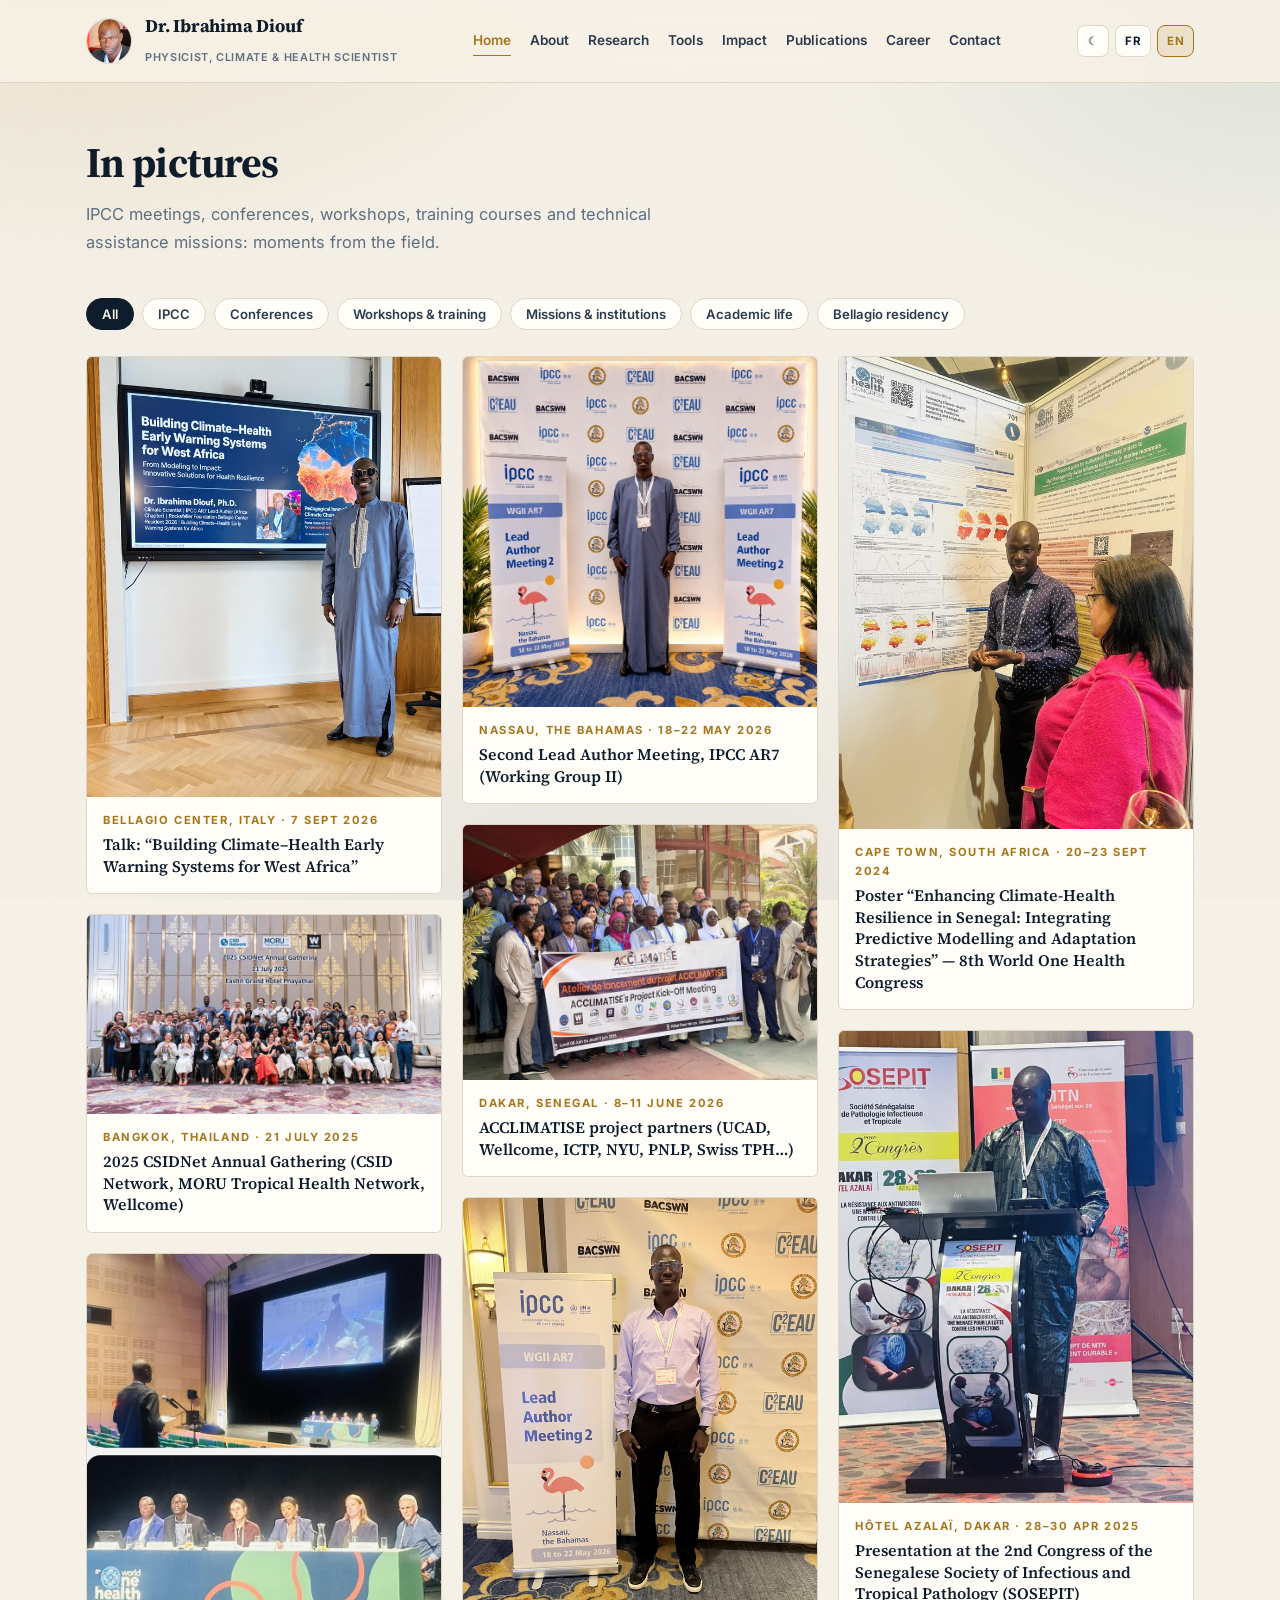
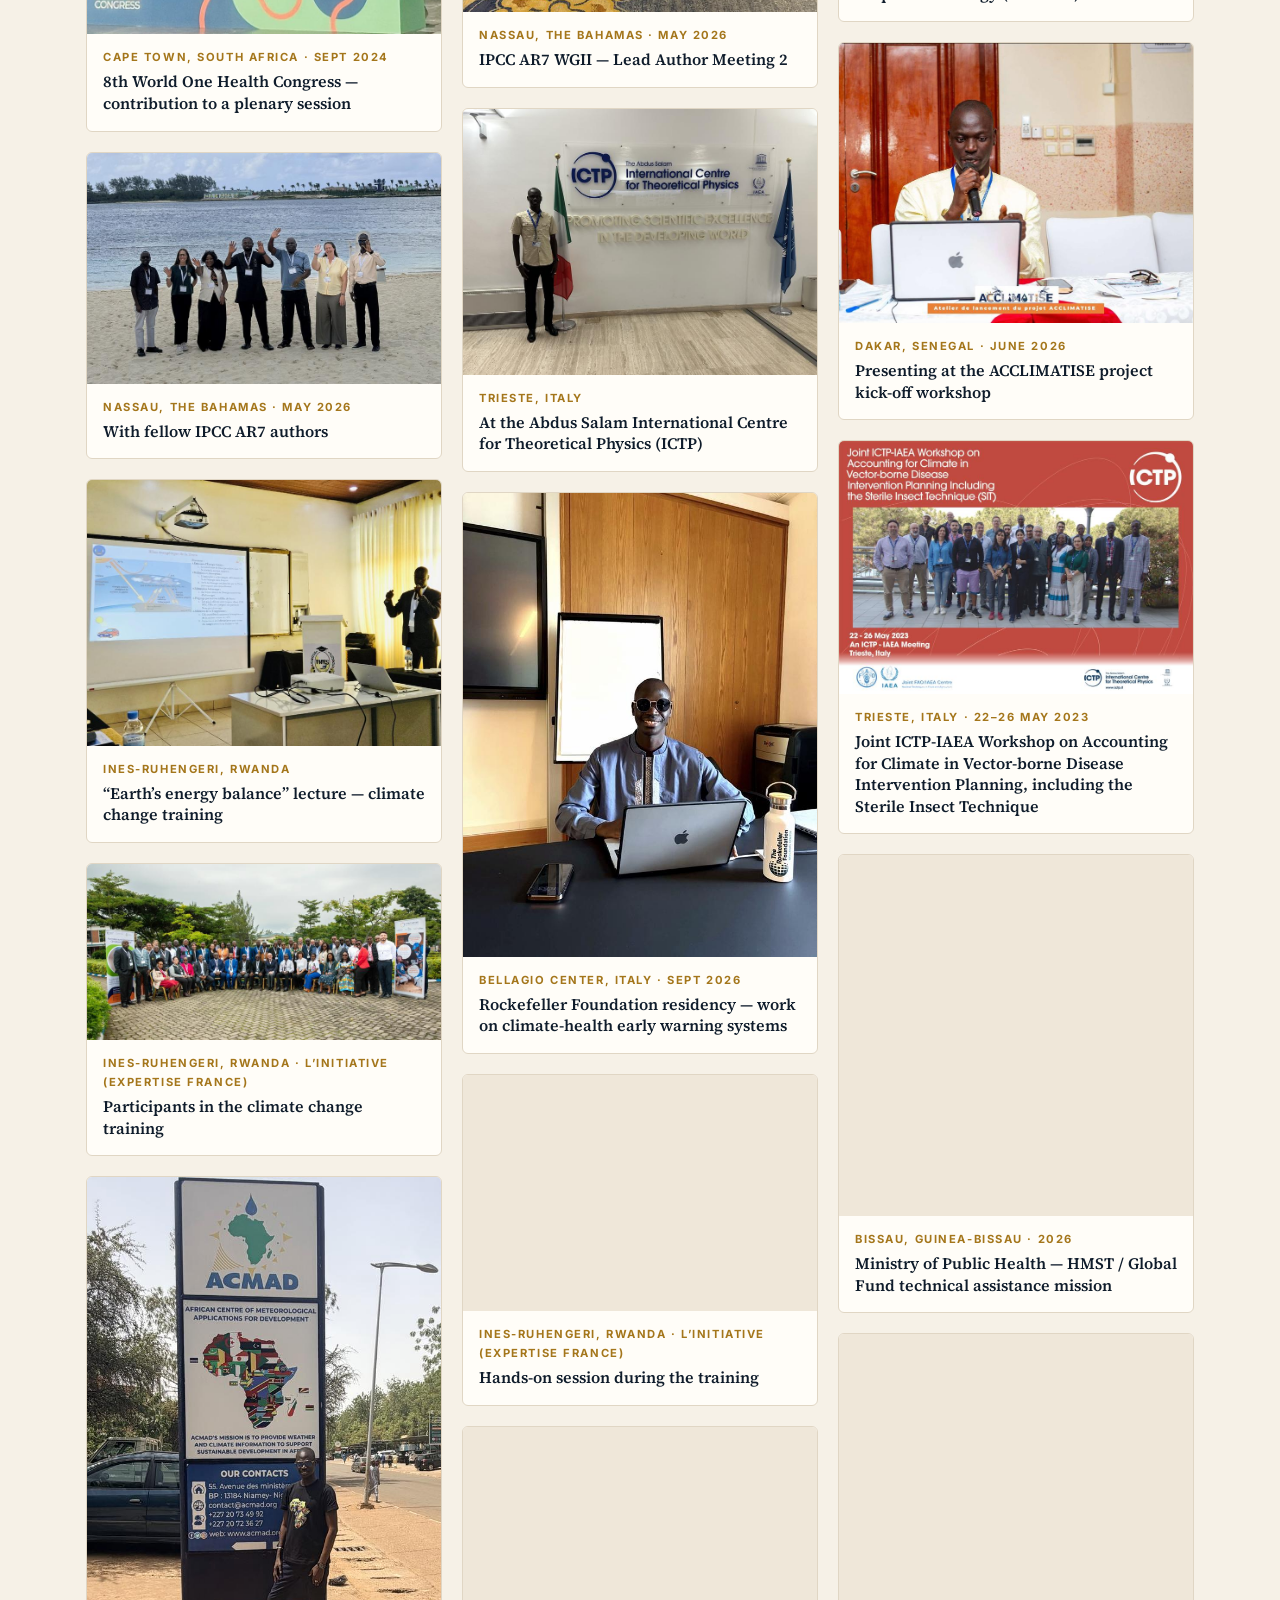
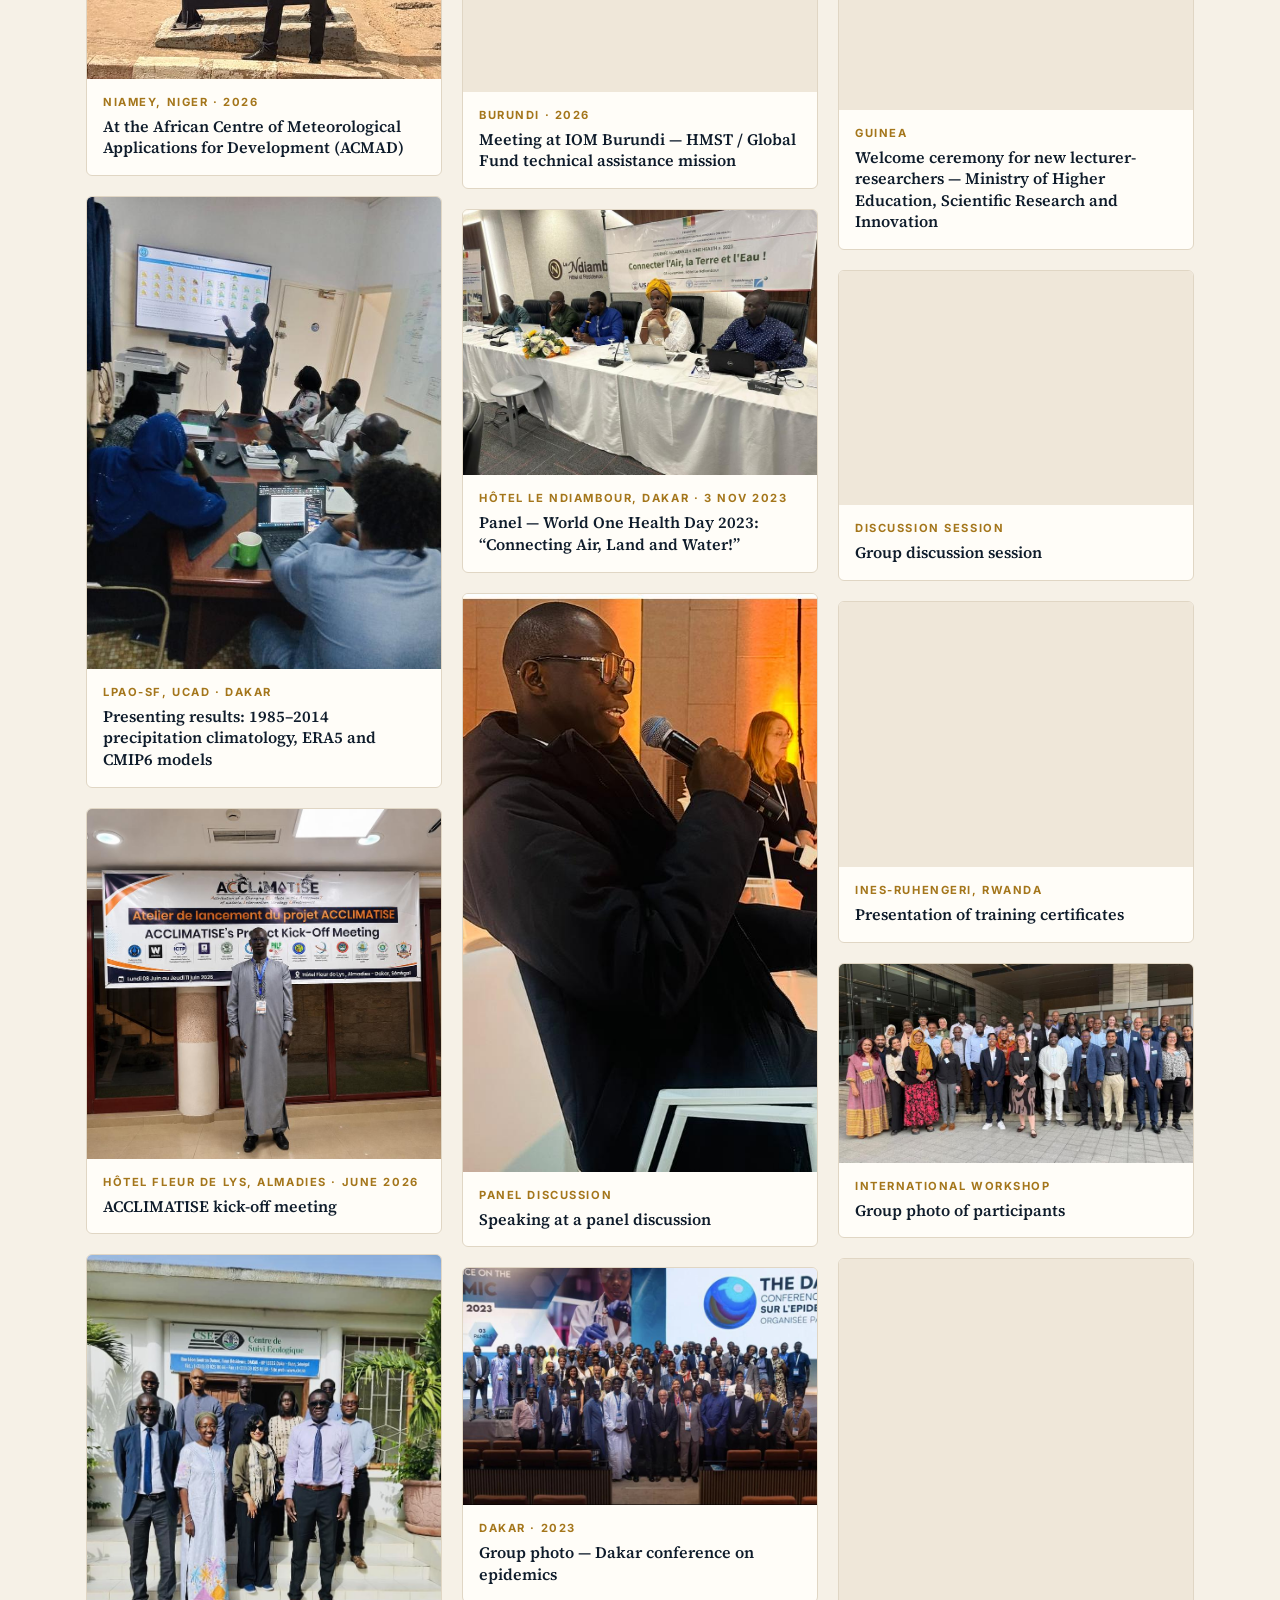
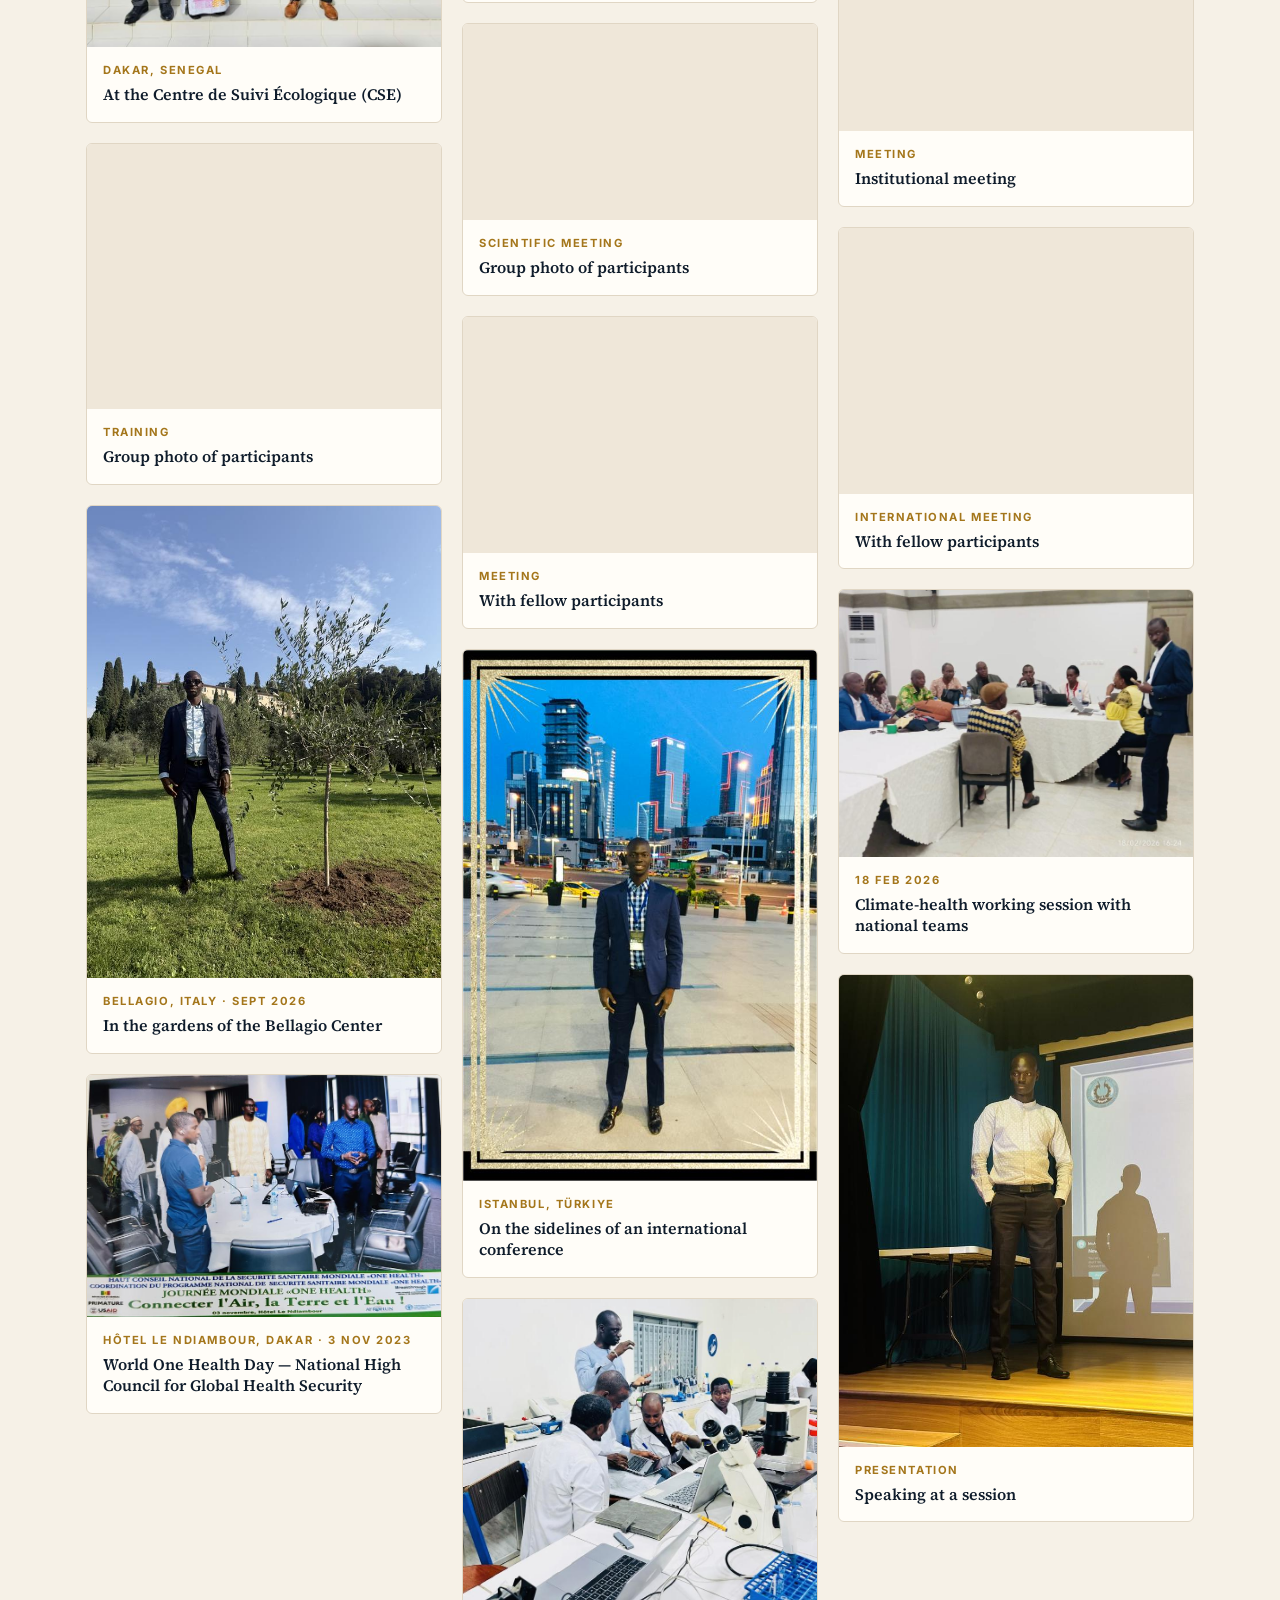
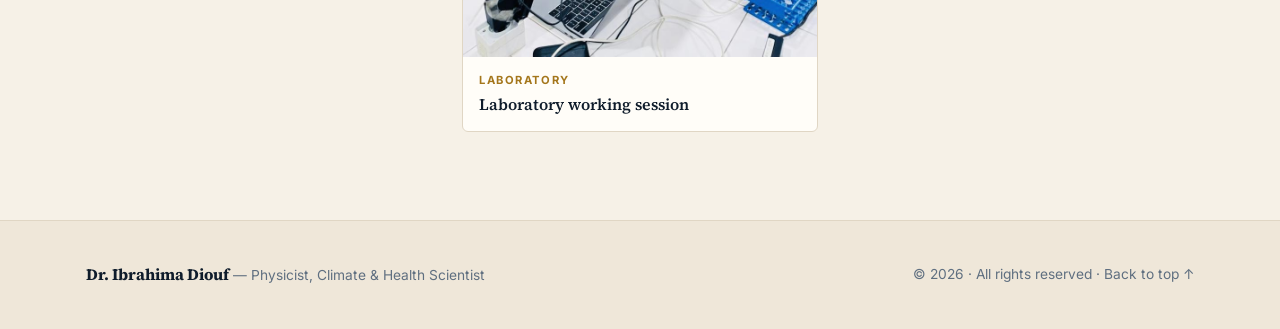
==== commit abe797fb: "Add files via upload" ====
--- a/index.html
+++ b/index.html
@@ -64,6 +64,7 @@
       </a>
       <nav class="main" id="nav">
         <a href="/" data-i18n="nav.1" class="on" aria-current="page">Accueil</a>
+        <a href="/about" data-i18n="nav.9">Profil</a>
         <a href="/research" data-i18n="nav.2">Recherche</a>
         <a href="/dashboards" data-i18n="nav.3">Outils</a>
         <a href="/impact" data-i18n="nav.4">Impact</a>
@@ -270,8 +271,8 @@
   <button type="button" class="lb-nav lb-next" id="lbn" aria-label="Suivante">›</button>
 </div>
 
-<hr class="rule">
-<div class="hero">
+<hr class="rule" data-m>
+<div class="hero" id="apropos" data-m>
   <div class="wrap">
     <div class="hero-grid">
       <div>
@@ -301,8 +302,8 @@
     </figure>
   </div>
 </div>
-<hr class="rule">
-<section id="profil">
+<hr class="rule" data-m>
+<section id="profil" data-m>
   <div class="wrap">
     <div class="sec-head rv">
       <span class="sec-num">02</span>
@@ -351,18 +352,673 @@
     </div>
   </div>
 </section>
-<section id="explorer" class="alt">
+<section id="recherche" data-m class="alt">
   <div class="wrap">
     <div class="sec-head rv">
-      <h2 data-i18n="ex.h">Explorer</h2>
-      <p data-i18n="ex.p">Recherche, outils, publications et parcours, chacun sur sa propre page.</p>
-    </div>
-    <div class="explore rv">
-      <a class="ecard" href="/research"><div class="et" data-i18n="nav.2">Recherche</div><div class="eh" data-i18n="s2.h">Quatre axes de recherche</div><div class="ego" data-i18n="ex.go">Ouvrir →</div></a>
-      <a class="ecard" href="/dashboards"><div class="et" data-i18n="nav.3">Outils</div><div class="eh" data-i18n="s3.h">Des modèles aux outils que l'on utilise</div><div class="ego" data-i18n="ex.go">Ouvrir →</div></a>
-      <a class="ecard" href="/impact"><div class="et" data-i18n="nav.4">Impact</div><div class="eh" data-i18n="s4.h">Impact &amp; engagements</div><div class="ego" data-i18n="ex.go">Ouvrir →</div></a>
-      <a class="ecard" href="/publications"><div class="et" data-i18n="nav.5">Publications</div><div class="eh" data-i18n="s5.h">Publications</div><div class="ego" data-i18n="ex.go">Ouvrir →</div></a>
-      <a class="ecard" href="/career"><div class="et" data-i18n="nav.6">Parcours</div><div class="eh" data-i18n="s6.h">Parcours &amp; formation</div><div class="ego" data-i18n="ex.go">Ouvrir →</div></a>
+      <span class="sec-num">03</span>
+      <h2 data-i18n="s2.h">Quatre axes de recherche</h2>
+      <p data-i18n="s2.p">Une même question traverse tous mes travaux : comment convertir un signal climatique en une décision sanitaire utile, à temps et à la bonne échelle ?</p>
+    </div>
+    <div class="pillars rv">
+      <article class="pillar">
+        <svg viewBox="0 0 24 24"><path d="M12 3v10"/><circle cx="12" cy="17" r="3.4"/><path d="M9 6h6M9 9h6"/></svg>
+        <h3 data-i18n="p1.h">Climat &amp; santé</h3>
+        <p data-i18n="p1.p">Interactions climat-santé et prévision saisonnière en Afrique de l'Ouest : effets de la variabilité et du changement climatiques sur les maladies à transmission vectorielle.</p>
+      </article>
+      <article class="pillar">
+        <svg viewBox="0 0 24 24"><path d="M3 17c3-6 6-9 9-9s6 3 9 9"/><circle cx="12" cy="8" r="2"/><path d="M6 21h12"/></svg>
+        <h3 data-i18n="p2.h">Modélisation du paludisme</h3>
+        <p data-i18n="p2.p">Modèles dynamiques VECTRI et LMM couplés à l'atmosphère et à l'hydrologie, forcés par observations, réanalyses et projections CMIP5/CMIP6 corrigées de biais.</p>
+      </article>
+      <article class="pillar">
+        <svg viewBox="0 0 24 24"><path d="M12 3l9 16H3z"/><path d="M12 9v5"/><circle cx="12" cy="16.5" r=".6" fill="currentColor" stroke="none"/></svg>
+        <h3 data-i18n="p3.h">Alerte précoce &amp; adaptation</h3>
+        <p data-i18n="p3.p">Outils d'alerte précoce, cartographie du risque, évaluations de vulnérabilité et appui aux plans nationaux d'adaptation et à la résilience des systèmes de santé.</p>
+      </article>
+      <article class="pillar">
+        <svg viewBox="0 0 24 24"><rect x="3" y="4" width="18" height="16" rx="2"/><path d="M7 15l3-4 3 3 4-6"/></svg>
+        <h3 data-i18n="p4.h">IA &amp; science des données</h3>
+        <p data-i18n="p4.p">Apprentissage automatique appliqué à la prévision climat-santé : incidence du paludisme, hospitalisations liées aux canicules, qualité des produits de pluie maillés.</p>
+      </article>
+    </div>
+  </div>
+</section>
+<section id="dashboards" data-m>
+  <div class="wrap">
+    <div class="sec-head rv">
+      <span class="sec-num">04</span>
+      <h2 data-i18n="s3.h">Des modèles aux outils que l'on utilise</h2>
+      <p data-i18n="s3.p">Mes travaux ne s'arrêtent pas à l'article : ils deviennent des applications interactives, ouvertes et reproductibles, hébergées sur Hugging Face.</p>
+    </div>
+
+    <div class="dash-feature rv">
+      <div class="shot"><img src="/dashboard.jpg" loading="lazy" decoding="async" alt="Système d'Alerte Précoce Paludisme — Sénégal"></div>
+      <div class="meta">
+        <div class="tagline" data-i18n="d.tag">Application phare</div>
+        <h3 data-i18n="d.h">Système d'Alerte Précoce (SAP) Paludisme — Sénégal</h3>
+        <p data-i18n="d.p">Un tableau de bord national qui croise incidence du paludisme, population et climat pour identifier les régions à risque et suivre les tendances régionales sur une décennie.</p>
+        <div class="kv">
+          <span data-i18n="d.k1">14 régions</span>
+          <span>2016–2025</span>
+          <span data-i18n="d.k2">PNLP / DHIS2</span>
+          <span>ANSD</span>
+          <span>GADM</span>
+        </div>
+        <a class="btn solid" href="https://huggingface.co/idiouf" target="_blank" rel="noopener" data-i18n="d.btn">Ouvrir l'application →</a>
+      </div>
+    </div>
+
+    <div class="dash-grid rv">
+      <a class="dash-card" href="https://huggingface.co/idiouf" target="_blank" rel="noopener">
+        <div class="thumb">
+          <svg viewBox="0 0 240 132" preserveAspectRatio="none">
+            <g stroke="var(--gold)" fill="none" stroke-width="1.6">
+              <path d="M10 100 Q40 40 70 74 T130 52 T190 30 L230 44" opacity=".9"/>
+              <path d="M10 112 Q46 84 78 96 T140 78 T196 66 L230 74" opacity=".45"/>
+            </g>
+            <g fill="var(--teal)" opacity=".55"><circle cx="70" cy="74" r="3"/><circle cx="130" cy="52" r="3"/><circle cx="190" cy="30" r="3"/></g>
+            <g stroke="var(--rule)" stroke-width="1"><path d="M10 118h220M10 88h220M10 58h220"/></g>
+          </svg>
+        </div>
+        <div class="body">
+          <h4 data-i18n="dc1.h">Indices pluviométriques</h4>
+          <p data-i18n="dc1.p">Tendances des extrêmes de pluie au Sénégal, validation CMIP6.</p>
+        </div>
+      </a>
+      <a class="dash-card" href="https://huggingface.co/idiouf" target="_blank" rel="noopener">
+        <div class="thumb">
+          <svg viewBox="0 0 240 132">
+            <g fill="var(--gold)" opacity=".22"><rect x="24" y="70" width="26" height="46" rx="2"/><rect x="60" y="52" width="26" height="64" rx="2"/><rect x="96" y="34" width="26" height="82" rx="2"/><rect x="132" y="58" width="26" height="58" rx="2"/><rect x="168" y="22" width="26" height="94" rx="2"/></g>
+            <g fill="var(--gold)"><rect x="24" y="96" width="26" height="20" rx="2"/><rect x="60" y="86" width="26" height="30" rx="2"/><rect x="96" y="74" width="26" height="42" rx="2"/><rect x="132" y="92" width="26" height="24" rx="2"/><rect x="168" y="64" width="26" height="52" rx="2"/></g>
+            <path d="M14 116h212" stroke="var(--rule)" stroke-width="1.2"/>
+          </svg>
+        </div>
+        <div class="body">
+          <h4 data-i18n="dc2.h">Projections CMIP6</h4>
+          <p data-i18n="dc2.p">Paludisme et précipitations extrêmes sous scénarios futurs.</p>
+        </div>
+      </a>
+      <a class="dash-card" href="https://huggingface.co/idiouf" target="_blank" rel="noopener">
+        <div class="thumb">
+          <svg viewBox="0 0 240 132">
+            <g fill="none" stroke="var(--rule)" stroke-width="1.1"><path d="M70 24h44l16 16v22l-14 18v20l-20 14H80l-18-16V52z"/></g>
+            <g fill="var(--gold)" opacity=".18"><path d="M70 24h44l16 16v22l-14 18v20l-20 14H80l-18-16V52z"/></g>
+            <g fill="var(--teal)"><circle cx="92" cy="52" r="5" opacity=".9"/><circle cx="112" cy="76" r="7" opacity=".7"/><circle cx="84" cy="92" r="4" opacity=".8"/></g>
+            <g stroke="var(--gold)" stroke-width="1.2" fill="none" opacity=".7"><circle cx="112" cy="76" r="14"/><circle cx="112" cy="76" r="22"/></g>
+          </svg>
+        </div>
+        <div class="body">
+          <h4 data-i18n="dc3.h">Cartographie du risque</h4>
+          <p data-i18n="dc3.p">Vulnérabilité climat-santé par région et par saison.</p>
+        </div>
+      </a>
+      <a class="dash-card" href="https://huggingface.co/idiouf" target="_blank" rel="noopener">
+        <div class="thumb">
+          <svg viewBox="0 0 240 132">
+            <g stroke="var(--gold)" fill="none" stroke-width="1.4">
+              <circle cx="120" cy="66" r="12"/>
+              <path d="M120 54V34M120 78v20M108 66H74M132 66h34"/>
+              <circle cx="74" cy="40" r="7"/><circle cx="166" cy="40" r="7"/><circle cx="74" cy="92" r="7"/><circle cx="166" cy="92" r="7"/>
+              <path d="M111 58l-31-13M129 58l31-13M111 74l-31 13M129 74l31 13"/>
+            </g>
+            <circle cx="120" cy="66" r="4" fill="var(--teal)"/>
+          </svg>
+        </div>
+        <div class="body">
+          <h4 data-i18n="dc4.h">Tous les espaces</h4>
+          <p data-i18n="dc4.p">L'ensemble des applications et outils sur mon profil Hugging Face.</p>
+        </div>
+      </a>
+    </div>
+  </div>
+</section>
+<section id="impact" data-m class="alt">
+  <div class="wrap">
+    <div class="sec-head rv">
+      <span class="sec-num">05</span>
+      <h2 data-i18n="s4.h">Impact &amp; engagements</h2>
+      <p data-i18n="s4.p">Une recherche pensée pour être utilisée : évaluations internationales, appui aux programmes nationaux et outils opérationnels.</p>
+    </div>
+    <div class="impact rv">
+      <article class="case">
+        <div class="yr">2025 — <span data-i18n="c.now">en cours</span></div>
+        <h3 data-i18n="c1.h">Évaluation mondiale du GIEC</h3>
+        <p data-i18n="c1.p">Auteur principal du chapitre 7 « Afrique » du Septième Rapport d'évaluation (Groupe de travail II) : synthèse des risques climat-santé et des options d'adaptation pour les gouvernements.</p>
+      </article>
+      <article class="case">
+        <div class="yr">2024 — <span data-i18n="c.now">en cours</span></div>
+        <h3 data-i18n="c2.h">Fonds mondial — équipe HMST</h3>
+        <p data-i18n="c2.p">Team Lead francophone pour l'intégration climat-santé : missions d'assistance technique au Sénégal, au Niger, en RCA, au Burundi et en Guinée-Bissau.</p>
+      </article>
+      <article class="case">
+        <div class="yr">2023 — <span data-i18n="c.now">en cours</span></div>
+        <h3 data-i18n="c3.h">Expert climat, Institut Pasteur de Dakar &amp; OMS</h3>
+        <p data-i18n="c3.p">Surveillance intégrée des maladies vectorielles liées au climat : analyse de données, cartographie du risque et recommandations de politique publique.</p>
+      </article>
+    </div>
+
+    <div class="partners rv">
+      <div class="plabel" data-i18n="eng.l">Engagements récents</div>
+      <div class="mini">
+        <div><b data-i18n="e.d1">Mai 2026</b><a href="https://www.ipcc.ch/2026/05/18/pr-wgii-ar7-lamii-nassau/" target="_blank" rel="noopener"><span data-i18n="e.1">2ᵉ réunion des auteurs principaux du GIEC AR7 (WGII) — Nassau, Bahamas</span><i class="ext">↗</i></a></div>
+        <div><b data-i18n="e.d2">Avril 2026</b><a href="https://www.iied.org/achieving-inclusive-approach-global-goal-adaptation" target="_blank" rel="noopener"><span data-i18n="e.2">Atelier de mise en œuvre de l'Objectif mondial d'adaptation (GGA), IIED — Addis-Abeba</span><i class="ext">↗</i></a></div>
+        <div><b data-i18n="e.d3">Mars 2026</b><a href="https://cordex.org/" target="_blank" rel="noopener"><span data-i18n="e.3">CORDEX-Africa — littératie climatique partagée, Université du Cap</span><i class="ext">↗</i></a></div>
+        <div><b data-i18n="e.d4">Févr.–mars 2026</b><a href="https://www.theglobalfund.org/en/health-climate/" target="_blank" rel="noopener"><span data-i18n="e.4">Missions d'assistance technique climat &amp; santé, HMST / Fonds mondial — 5 pays</span><i class="ext">↗</i></a></div>
+        <div><b data-i18n="e.d5">Janv. 2026</b><a href="https://wellcome.org/our-priorities/climate-and-health" target="_blank" rel="noopener"><span data-i18n="e.5">Réunion d'experts Changement climatique &amp; Santé, Wellcome Trust — Londres</span><i class="ext">↗</i></a></div>
+        <div><b data-i18n="e.d6">Déc. 2025</b><a href="https://www.ipcc.ch/2025/12/01/ar7lam1pr/" target="_blank" rel="noopener"><span data-i18n="e.6">1ʳᵉ réunion des auteurs principaux du GIEC AR7 — Paris</span><i class="ext">↗</i></a></div>
+      </div>
+    </div>
+
+    <div class="partners rv">
+      <div class="plabel" data-i18n="pt.l">Institutions &amp; partenaires</div>
+      <div class="plist">
+        <span>GIEC / IPCC</span><span>OMS / WHO</span><span>UNICEF</span><span>USAID</span>
+        <span data-i18n="pt.gf">Fonds mondial</span><span>NOAA · UCAR</span><span>IIED</span><span>IRD</span>
+        <span>UE FP7</span><span>UCAD · LPAO-SF</span><span data-i18n="pt.labe">Université de Labé</span>
+        <span>Institut Pasteur de Dakar</span><span>MSAS</span><span>CSE</span><span>APHRC</span>
+        <span>Save the Children</span><span>GEF</span><span>AMMnet</span><span>CORDEX-Africa</span><span>CMIP-PO</span>
+      </div>
+    </div>
+  </div>
+</section>
+<section id="publications" data-m>
+  <div class="wrap">
+    <div class="sec-head rv">
+      <span class="sec-num">06</span>
+      <h2 data-i18n="s5.h">Publications</h2>
+      <p data-i18n="s5.p"><span class="sch-p">56</span> publications scientifiques recensées sur Google Scholar — <span class="sch-c">586</span> citations, indice h <span class="sch-hh">13</span>. Les <span class="pub-n">40</span> travaux revus par les pairs ci-dessous, dont 4 en cours de révision.</p>
+    </div>
+    <div class="schlive" id="schlive" hidden>
+      <div class="sl-chart">
+        <div class="sl-h" data-i18n="sl.h1">Citations par an</div>
+        <div id="sl-graph"></div>
+      </div>
+      <div class="sl-recent">
+        <div class="sl-h" data-i18n="sl.h2">Derniers travaux sur Google Scholar</div>
+        <ol id="sl-list"></ol>
+      </div>
+      <p class="sl-src" data-i18n="sl.src">Mis à jour automatiquement chaque jour depuis Google Scholar.</p>
+    </div>
+    <div class="filters rv">
+      <button class="fbtn on" data-f="all" data-i18n="f.all">Tout</button>
+      <button class="fbtn" data-f="paludisme" data-i18n="f.mal">Paludisme</button>
+      <button class="fbtn" data-f="maladies" data-i18n="f.dis">Autres maladies</button>
+      <button class="fbtn" data-f="extremes" data-i18n="f.ext">Extrêmes &amp; hydrologie</button>
+      <button class="fbtn" data-f="ia" data-i18n="f.ai">IA &amp; données</button>
+      <button class="fbtn" data-f="services" data-i18n="f.serv">Services climatiques</button>
+      <span class="fcount" id="fcount"></span>
+    </div>
+    <div class="pubs rv" id="publist">
+
+      <article class="pub" data-tags="paludisme">
+        <div class="yr">2026</div>
+        <div>
+          <h4>Climate Change and Malaria Control in Africa: Country Experiences and Strategic Responses</h4>
+          <div class="src">Malaria Journal, 25(1), 148 — Yahouedo et al.</div>
+          <div class="tags"><b data-i18n="pub.mal">Paludisme</b><b data-i18n="pub.pol">Politiques</b></div>
+        </div>
+        <a class="go" href="https://scholar.google.com/citations?user=phsMm7sAAAAJ&hl=fr" target="_blank" rel="noopener">Scholar →</a>
+      </article>
+
+      <article class="pub" data-tags="services">
+        <div class="yr">2026</div>
+        <div>
+          <h4>The Importance of Accounting for Stakeholder Values, Power Relationships and Language in Constructing Relevant and Trustworthy Climate Information</h4>
+          <div class="src">Earth's Future, 14(1), e2024EF005618 — Maraun et al.</div>
+          <div class="tags"><b data-i18n="pub.serv">Services climatiques</b><b data-i18n="pub.co">Co-auteur</b></div>
+        </div>
+        <a class="go" href="https://doi.org/10.1029/2024EF005618" target="_blank" rel="noopener">DOI →</a>
+      </article>
+
+      <article class="pub" data-tags="extremes">
+        <div class="yr">2026</div>
+        <div>
+          <h4>Spatio-Temporal Changes in Extreme Precipitation over Guinea Using CMIP6 Climate Projections</h4>
+          <div class="src">International Journal of Climatology — <span data-i18n="pub.rev">en révision</span></div>
+          <div class="tags"><b data-i18n="pub.ext">Extrêmes</b><b>CMIP6</b><b data-i18n="pub.gn">Guinée</b><b data-i18n="pub.first">1ᵉʳ auteur</b></div>
+        </div>
+        <a class="go" href="https://scholar.google.com/citations?user=phsMm7sAAAAJ&hl=fr" target="_blank" rel="noopener">Scholar →</a>
+      </article>
+
+      <article class="pub" data-tags="paludisme">
+        <div class="yr">2026</div>
+        <div>
+          <h4>Environmental Factors Associated with Malaria During the Rainy Season 2011–2016: The Case of Djiddah Thiaroye Kao, Pikine, Dakar</h4>
+          <div class="src">Environmental and Water Sciences, Public Health &amp; Territorial Intelligence — <span data-i18n="pub.rev">en révision</span></div>
+          <div class="tags"><b data-i18n="pub.mal">Paludisme</b><b data-i18n="pub.sn">Sénégal</b><b data-i18n="pub.first">1ᵉʳ auteur</b></div>
+        </div>
+        <a class="go" href="https://scholar.google.com/citations?user=phsMm7sAAAAJ&hl=fr" target="_blank" rel="noopener">Scholar →</a>
+      </article>
+
+      <article class="pub" data-tags="paludisme ia">
+        <div class="yr">2026</div>
+        <div>
+          <h4>Impact of Climate Change on Malaria Incidence in Senegal and Nigeria: A Machine Learning Approach</h4>
+          <div class="src">Frontiers in Artificial Intelligence — <span data-i18n="pub.rev">en révision</span></div>
+          <div class="tags"><b data-i18n="pub.mal">Paludisme</b><b data-i18n="pub.ai">IA</b><b data-i18n="pub.first">1ᵉʳ auteur</b></div>
+        </div>
+        <a class="go" href="https://scholar.google.com/citations?user=phsMm7sAAAAJ&hl=fr" target="_blank" rel="noopener">Scholar →</a>
+      </article>
+
+      <article class="pub" data-tags="maladies">
+        <div class="yr">2026</div>
+        <div>
+          <h4>Meningitis Variability in West Africa: Changes and Drivers</h4>
+          <div class="src"><span data-i18n="pub.rev">en révision</span> — Diouf, D. et al.</div>
+          <div class="tags"><b data-i18n="pub.men">Méningite</b><b data-i18n="pub.wa">Afrique de l'Ouest</b></div>
+        </div>
+        <a class="go" href="https://scholar.google.com/citations?user=phsMm7sAAAAJ&hl=fr" target="_blank" rel="noopener">Scholar →</a>
+      </article>
+
+      <article class="pub" data-tags="paludisme">
+        <div class="yr">2025</div>
+        <div>
+          <h4>Diagnostic Study of Seasonal Prediction of Malaria: A Case Study in Senegal, West Africa</h4>
+          <div class="src">Journal of Applied Meteorology and Climatology, 64(3), 221–235</div>
+          <div class="tags"><b data-i18n="pub.mal">Paludisme</b><b data-i18n="pub.prev">Prévision saisonnière</b><b data-i18n="pub.first">1ᵉʳ auteur</b></div>
+        </div>
+        <a class="go" href="https://scholar.google.com/citations?user=phsMm7sAAAAJ&hl=fr" target="_blank" rel="noopener">Scholar →</a>
+      </article>
+
+      <article class="pub" data-tags="extremes">
+        <div class="yr">2025</div>
+        <div>
+          <h4>Assessment of Spatio-Temporal Trends in Rainfall Indices in Senegal: Validation of CMIP6 Models and Future Projections</h4>
+          <div class="src">Climate, 13(12), 247</div>
+          <div class="tags"><b data-i18n="pub.ext">Extrêmes</b><b data-i18n="pub.sn">Sénégal</b><b>CMIP6</b><b data-i18n="pub.first">1ᵉʳ auteur</b></div>
+        </div>
+        <a class="go" href="https://scholar.google.com/citations?user=phsMm7sAAAAJ&hl=fr" target="_blank" rel="noopener">Scholar →</a>
+      </article>
+
+      <article class="pub" data-tags="paludisme">
+        <div class="yr">2025</div>
+        <div>
+          <h4>Climate Change and Malaria Control: A Call to Urgent Action from Africa's Frontlines</h4>
+          <div class="src">Malaria Journal, 24(1), 179 — Caminade et al.</div>
+          <div class="tags"><b data-i18n="pub.mal">Paludisme</b><b data-i18n="pub.pol">Politiques</b></div>
+        </div>
+        <a class="go" href="https://scholar.google.com/citations?user=phsMm7sAAAAJ&hl=fr" target="_blank" rel="noopener">Scholar →</a>
+      </article>
+
+      <article class="pub" data-tags="services ia">
+        <div class="yr">2025</div>
+        <div>
+          <h4>CMIP7 Data Request: Impacts and Adaptation Priorities and Opportunities</h4>
+          <div class="src">Geoscientific Model Development, 18(23), 9497–9540 — Ruane et al.</div>
+          <div class="tags"><b>CMIP7</b><b data-i18n="pub.co">Co-auteur</b></div>
+        </div>
+        <a class="go" href="https://scholar.google.com/citations?user=phsMm7sAAAAJ&hl=fr" target="_blank" rel="noopener">Scholar →</a>
+      </article>
+
+      <article class="pub" data-tags="extremes">
+        <div class="yr">2025</div>
+        <div>
+          <h4>Hydrological Evaluation of Gridded Rainfall Products for Streamflow Simulation in West Africa</h4>
+          <div class="src">Journal of Hydrology: Regional Studies, 62, 102984 — Goudiaby et al.</div>
+          <div class="tags"><b data-i18n="pub.hyd">Hydrologie</b><b data-i18n="pub.co">Co-auteur</b></div>
+        </div>
+        <a class="go" href="https://scholar.google.com/citations?user=phsMm7sAAAAJ&hl=fr" target="_blank" rel="noopener">Scholar →</a>
+      </article>
+
+      <article class="pub" data-tags="paludisme">
+        <div class="yr">2025</div>
+        <div>
+          <h4>Impact of Climatic Factors on Malaria in Senegal Based on the Surveillance System between 2015 and 2022</h4>
+          <div class="src">Frontiers in Tropical Diseases, 6, 1631996 — Talla et al.</div>
+          <div class="tags"><b data-i18n="pub.mal">Paludisme</b><b data-i18n="pub.surv">Surveillance</b></div>
+        </div>
+        <a class="go" href="https://scholar.google.com/citations?user=phsMm7sAAAAJ&hl=fr" target="_blank" rel="noopener">Scholar →</a>
+      </article>
+
+      <article class="pub" data-tags="maladies ia">
+        <div class="yr">2025</div>
+        <div>
+          <h4>Machine Learning-Based Prediction of Heatwave-Related Hospitalizations: A Case Study in Matam, Senegal</h4>
+          <div class="src">International Journal of Environmental Research and Public Health, 22(9), 1349 — Touré et al.</div>
+          <div class="tags"><b data-i18n="pub.heat">Canicules</b><b data-i18n="pub.ai">IA</b></div>
+        </div>
+        <a class="go" href="https://scholar.google.com/citations?user=phsMm7sAAAAJ&hl=fr" target="_blank" rel="noopener">Scholar →</a>
+      </article>
+
+      <article class="pub" data-tags="maladies">
+        <div class="yr">2025</div>
+        <div>
+          <h4>Influence of Environmental Variability on Meningitis in West African Countries: Pre- and Post-Vaccination</h4>
+          <div class="src">Frontiers in Environmental Health, 4, 1531076 — Diouf, D. et al.</div>
+          <div class="tags"><b data-i18n="pub.men">Méningite</b><b data-i18n="pub.wa">Afrique de l'Ouest</b></div>
+        </div>
+        <a class="go" href="https://scholar.google.com/citations?user=phsMm7sAAAAJ&hl=fr" target="_blank" rel="noopener">Scholar →</a>
+      </article>
+
+      <article class="pub" data-tags="maladies">
+        <div class="yr">2025</div>
+        <div>
+          <h4>Integrating Climate Information into Meningitis Preparedness in West Africa: Insights from Saharan Dust and Large-Scale Atmospheric Drivers</h4>
+          <div class="src">WASCAL — Diouf, D. et al.</div>
+          <div class="tags"><b data-i18n="pub.men">Méningite</b><b data-i18n="pub.serv">Services climatiques</b></div>
+        </div>
+        <a class="go" href="https://scholar.google.com/citations?user=phsMm7sAAAAJ&hl=fr" target="_blank" rel="noopener">Scholar →</a>
+      </article>
+
+      <article class="pub" data-tags="paludisme">
+        <div class="yr">2024</div>
+        <div>
+          <h4>Process-Based Atmosphere–Hydrology–Malaria Modeling: Performance for Spatio-Temporal Malaria Transmission Dynamics in Sub-Saharan Africa</h4>
+          <div class="src">Water Resources Research, 60(6), e2023WR034975 — Dieng et al.</div>
+          <div class="tags"><b data-i18n="pub.mal">Paludisme</b><b data-i18n="pub.mod">Modélisation</b></div>
+        </div>
+        <a class="go" href="https://doi.org/10.1029/2023WR034975" target="_blank" rel="noopener">DOI →</a>
+      </article>
+
+      <article class="pub" data-tags="extremes">
+        <div class="yr">2024</div>
+        <div>
+          <h4>Evaluation of Gridded Rainfall Products in Three West African Basins</h4>
+          <div class="src">Hydrology, 11(6), 75 — Goudiaby et al.</div>
+          <div class="tags"><b data-i18n="pub.hyd">Hydrologie</b><b data-i18n="pub.co">Co-auteur</b></div>
+        </div>
+        <a class="go" href="https://scholar.google.com/citations?user=phsMm7sAAAAJ&hl=fr" target="_blank" rel="noopener">Scholar →</a>
+      </article>
+
+      <article class="pub" data-tags="maladies">
+        <div class="yr">2024</div>
+        <div>
+          <h4>Assessing Climate Change Impacts on Public Health in Haiti: Disease Distribution, Modeling and Adaptation Strategies</h4>
+          <div class="src">Frontiers in Tropical Diseases, 4, 1287499</div>
+          <div class="tags"><b data-i18n="pub.pub">Santé publique</b><b data-i18n="pub.mod">Modélisation</b><b data-i18n="pub.first">1ᵉʳ auteur</b></div>
+        </div>
+        <a class="go" href="https://scholar.google.com/citations?user=phsMm7sAAAAJ&hl=fr" target="_blank" rel="noopener">Scholar →</a>
+      </article>
+
+      <article class="pub" data-tags="maladies">
+        <div class="yr">2024</div>
+        <div>
+          <h4>Serological Survey in a University Community after the Fourth Wave of COVID-19 in Senegal</h4>
+          <div class="src">PLoS One, 19(11), e0298509 — Thiam et al.</div>
+          <div class="tags"><b>COVID-19</b><b data-i18n="pub.co">Co-auteur</b></div>
+        </div>
+        <a class="go" href="https://scholar.google.com/citations?user=phsMm7sAAAAJ&hl=fr" target="_blank" rel="noopener">Scholar →</a>
+      </article>
+
+      <article class="pub" data-tags="paludisme">
+        <div class="yr">2023</div>
+        <div>
+          <h4>Enhancing Understanding of the Impact of Climate Change on Malaria in West Africa Using VECTRI and Bias-Corrected CMIP6 Data</h4>
+          <div class="src">Microbiology Research, 14(4), 2148–2180 — Fall et al.</div>
+          <div class="tags"><b data-i18n="pub.mal">Paludisme</b><b>VECTRI</b></div>
+        </div>
+        <a class="go" href="https://scholar.google.com/citations?user=phsMm7sAAAAJ&hl=fr" target="_blank" rel="noopener">Scholar →</a>
+      </article>
+
+      <article class="pub" data-tags="paludisme">
+        <div class="yr">2023</div>
+        <div>
+          <h4>Bias-Corrected CMIP5 Projections for Climate Change and Assessments of Impact on Malaria in Senegal under the VECTRI Model</h4>
+          <div class="src">Tropical Medicine and Infectious Disease, 8(6), 310 — Fall et al.</div>
+          <div class="tags"><b data-i18n="pub.mal">Paludisme</b><b>VECTRI</b></div>
+        </div>
+        <a class="go" href="https://scholar.google.com/citations?user=phsMm7sAAAAJ&hl=fr" target="_blank" rel="noopener">Scholar →</a>
+      </article>
+
+      <article class="pub" data-tags="ia">
+        <div class="yr">2023</div>
+        <div>
+          <h4>An Evaluation of the Performance of Imputation Methods for Missing Meteorological Data in Burkina Faso and Senegal</h4>
+          <div class="src">African Journal of Environmental Science and Technology, 17(10), 252–274 — Diouf, S. et al.</div>
+          <div class="tags"><b data-i18n="pub.data">Données</b><b data-i18n="pub.co">Co-auteur</b></div>
+        </div>
+        <a class="go" href="https://scholar.google.com/citations?user=phsMm7sAAAAJ&hl=fr" target="_blank" rel="noopener">Scholar →</a>
+      </article>
+
+      <article class="pub" data-tags="services">
+        <div class="yr">2023</div>
+        <div>
+          <h4>An Overview of Climate Change Impacts on the Health Sector for the Research Program of the National Adaptation Plan Support Project in Senegal</h4>
+          <div class="src">Chapman Conference on Climate and Health · J. P. Soaphys, 3(2), C23N22</div>
+          <div class="tags"><b data-i18n="pub.adapt">Adaptation</b><b data-i18n="pub.sn">Sénégal</b><b data-i18n="pub.first">1ᵉʳ auteur</b></div>
+        </div>
+        <a class="go" href="https://scholar.google.com/citations?user=phsMm7sAAAAJ&hl=fr" target="_blank" rel="noopener">Scholar →</a>
+      </article>
+
+      <article class="pub" data-tags="paludisme">
+        <div class="yr">2022</div>
+        <div>
+          <h4>Impact of Future Climate Change on Malaria in West Africa</h4>
+          <div class="src">Theoretical and Applied Climatology, 147(3), 853–865</div>
+          <div class="tags"><b data-i18n="pub.mal">Paludisme</b><b data-i18n="pub.wa">Afrique de l'Ouest</b><b data-i18n="pub.first">1ᵉʳ auteur</b></div>
+        </div>
+        <a class="go" href="https://scholar.google.com/citations?user=phsMm7sAAAAJ&hl=fr" target="_blank" rel="noopener">Scholar →</a>
+      </article>
+
+      <article class="pub" data-tags="paludisme">
+        <div class="yr">2022</div>
+        <div>
+          <h4>Malaria in Senegal: Recent and Future Changes Based on Bias-Corrected CMIP6 Simulations</h4>
+          <div class="src">Tropical Medicine and Infectious Disease, 7(11), 345</div>
+          <div class="tags"><b data-i18n="pub.mal">Paludisme</b><b>CMIP6</b><b data-i18n="pub.first">1ᵉʳ auteur</b></div>
+        </div>
+        <a class="go" href="https://scholar.google.com/citations?user=phsMm7sAAAAJ&hl=fr" target="_blank" rel="noopener">Scholar →</a>
+      </article>
+
+      <article class="pub" data-tags="paludisme">
+        <div class="yr">2022</div>
+        <div>
+          <h4>Oceanic Influence on Seasonal Malaria Incidence in West Africa</h4>
+          <div class="src">Weather, Climate, and Society, 14(1), 287–302</div>
+          <div class="tags"><b data-i18n="pub.mal">Paludisme</b><b data-i18n="pub.prev">Prévision saisonnière</b><b data-i18n="pub.first">1ᵉʳ auteur</b></div>
+        </div>
+        <a class="go" href="https://scholar.google.com/citations?user=phsMm7sAAAAJ&hl=fr" target="_blank" rel="noopener">Scholar →</a>
+      </article>
+
+      <article class="pub" data-tags="paludisme">
+        <div class="yr">2022</div>
+        <div>
+          <h4>Assessment of Climate-Driven Variations in Malaria Transmission in Senegal Using the VECTRI Model</h4>
+          <div class="src">Atmosphere, 13(3), 418 — Fall et al.</div>
+          <div class="tags"><b data-i18n="pub.mal">Paludisme</b><b>VECTRI</b></div>
+        </div>
+        <a class="go" href="https://scholar.google.com/citations?user=phsMm7sAAAAJ&hl=fr" target="_blank" rel="noopener">Scholar →</a>
+      </article>
+
+      <article class="pub" data-tags="maladies">
+        <div class="yr">2021</div>
+        <div>
+          <h4>Potential Contribution of Climate Conditions on COVID-19 Pandemic Transmission over West and North African Countries</h4>
+          <div class="src">Atmosphere, 13(1), 34</div>
+          <div class="tags"><b>COVID-19</b><b data-i18n="pub.wa">Afrique de l'Ouest</b><b data-i18n="pub.first">1ᵉʳ auteur</b></div>
+        </div>
+        <a class="go" href="https://scholar.google.com/citations?user=phsMm7sAAAAJ&hl=fr" target="_blank" rel="noopener">Scholar →</a>
+      </article>
+
+      <article class="pub" data-tags="maladies">
+        <div class="yr">2021</div>
+        <div>
+          <h4>Impact of Different Heat Wave Definitions on Daily Mortality in Bandafassi, Senegal</h4>
+          <div class="src">PLoS ONE, 16(4), e0249199 — Faye et al.</div>
+          <div class="tags"><b data-i18n="pub.heat">Canicules</b><b data-i18n="pub.mort">Mortalité</b></div>
+        </div>
+        <a class="go" href="https://doi.org/10.1371/journal.pone.0249199" target="_blank" rel="noopener">DOI →</a>
+      </article>
+
+      <article class="pub" data-tags="maladies">
+        <div class="yr">2021</div>
+        <div>
+          <h4>COVID-19 in Conakry, Republic of Guinea: Analysis and Relationship with Meteorological Factors</h4>
+          <div class="src">Atmospheric and Climate Sciences, 11 — Kanté et al.</div>
+          <div class="tags"><b>COVID-19</b><b data-i18n="pub.gn">Guinée</b></div>
+        </div>
+        <a class="go" href="https://scholar.google.com/citations?user=phsMm7sAAAAJ&hl=fr" target="_blank" rel="noopener">Scholar →</a>
+      </article>
+
+      <article class="pub" data-tags="extremes">
+        <div class="yr">2021</div>
+        <div>
+          <h4>Evolution of Dam Lakes in the Kayanga/Geba Basin: Contribution of Remote Sensing and GIS</h4>
+          <div class="src">Journal of Geoscience and Environment Protection, 9(12), 225–243 — Sambou et al.</div>
+          <div class="tags"><b data-i18n="pub.hyd">Hydrologie</b><b data-i18n="pub.co">Co-auteur</b></div>
+        </div>
+        <a class="go" href="https://scholar.google.com/citations?user=phsMm7sAAAAJ&hl=fr" target="_blank" rel="noopener">Scholar →</a>
+      </article>
+
+      <article class="pub" data-tags="paludisme">
+        <div class="yr">2020</div>
+        <div>
+          <h4>Climate Variability and Malaria over West Africa</h4>
+          <div class="src">American Journal of Tropical Medicine and Hygiene, 102(5), 1037–1047</div>
+          <div class="tags"><b data-i18n="pub.mal">Paludisme</b><b data-i18n="pub.wa">Afrique de l'Ouest</b><b data-i18n="pub.first">1ᵉʳ auteur</b></div>
+        </div>
+        <a class="go" href="https://scholar.google.com/citations?user=phsMm7sAAAAJ&hl=fr" target="_blank" rel="noopener">Scholar →</a>
+      </article>
+
+      <article class="pub" data-tags="extremes">
+        <div class="yr">2020</div>
+        <div>
+          <h4>Recent Trend in Hydroclimatic Conditions in the Senegal River Basin</h4>
+          <div class="src">Water, 12(2), 436 — Bodian et al.</div>
+          <div class="tags"><b data-i18n="pub.hyd">Hydrologie</b><b data-i18n="pub.sn">Sénégal</b></div>
+        </div>
+        <a class="go" href="https://scholar.google.com/citations?user=phsMm7sAAAAJ&hl=fr" target="_blank" rel="noopener">Scholar →</a>
+      </article>
+
+      <article class="pub" data-tags="extremes">
+        <div class="yr">2020</div>
+        <div>
+          <h4>Analysis of Rainfall Dynamics in Conakry, Republic of Guinea</h4>
+          <div class="src">Atmospheric and Climate Sciences, 10(1), 1–20 — Kanté et al.</div>
+          <div class="tags"><b data-i18n="pub.ext">Extrêmes</b><b data-i18n="pub.gn">Guinée</b></div>
+        </div>
+        <a class="go" href="https://scholar.google.com/citations?user=phsMm7sAAAAJ&hl=fr" target="_blank" rel="noopener">Scholar →</a>
+      </article>
+
+      <article class="pub" data-tags="extremes">
+        <div class="yr">2020</div>
+        <div>
+          <h4>Hydropluviometric Variability in Non-Sahelian West Africa: The Koliba/Corubal River Basin</h4>
+          <div class="src">Proceedings of IAHS, 383 — Sambou et al.</div>
+          <div class="tags"><b data-i18n="pub.hyd">Hydrologie</b><b data-i18n="pub.co">Co-auteur</b></div>
+        </div>
+        <a class="go" href="https://scholar.google.com/citations?user=phsMm7sAAAAJ&hl=fr" target="_blank" rel="noopener">Scholar →</a>
+      </article>
+
+      <article class="pub" data-tags="extremes">
+        <div class="yr">2019</div>
+        <div>
+          <h4>Seasonal Variability of Rainfall and Thunderstorm in Guinea over the Period 1981–2010</h4>
+          <div class="src">African Journal of Environmental Science and Technology, 13(9), 324–341 — Kanté et al.</div>
+          <div class="tags"><b data-i18n="pub.ext">Extrêmes</b><b data-i18n="pub.gn">Guinée</b></div>
+        </div>
+        <a class="go" href="https://scholar.google.com/citations?user=phsMm7sAAAAJ&hl=fr" target="_blank" rel="noopener">Scholar →</a>
+      </article>
+
+      <article class="pub" data-tags="extremes">
+        <div class="yr">2018</div>
+        <div>
+          <h4>Contribution of TRMM 3B42 Data to Improve Knowledge on Rainfall in the Kayanga/Geba River Basin</h4>
+          <div class="src">European Scientific Institute — Sambou et al.</div>
+          <div class="tags"><b data-i18n="pub.hyd">Hydrologie</b><b data-i18n="pub.co">Co-auteur</b></div>
+        </div>
+        <a class="go" href="https://scholar.google.com/citations?user=phsMm7sAAAAJ&hl=fr" target="_blank" rel="noopener">Scholar →</a>
+      </article>
+
+      <article class="pub" data-tags="paludisme">
+        <div class="yr">2017</div>
+        <div>
+          <h4>Comparison of Malaria Simulations Driven by Meteorological Observations and Reanalysis Products in Senegal</h4>
+          <div class="src">International Journal of Environmental Research and Public Health, 14(10), 1119</div>
+          <div class="tags"><b data-i18n="pub.mal">Paludisme</b><b data-i18n="pub.mod">Modélisation</b><b data-i18n="pub.first">1ᵉʳ auteur</b></div>
+        </div>
+        <a class="go" href="https://scholar.google.com/citations?user=phsMm7sAAAAJ&hl=fr" target="_blank" rel="noopener">Scholar →</a>
+      </article>
+
+      <article class="pub" data-tags="paludisme">
+        <div class="yr">2015</div>
+        <div>
+          <h4>Détermination des paramètres du paludisme au Sénégal à partir de données météorologiques de stations et de réanalyses</h4>
+          <div class="src">XXVIIIᵉ Colloque de l'Association Internationale de Climatologie, Liège</div>
+          <div class="tags"><b data-i18n="pub.mal">Paludisme</b><b data-i18n="pub.mod">Modélisation</b><b data-i18n="pub.first">1ᵉʳ auteur</b></div>
+        </div>
+        <a class="go" href="https://scholar.google.com/citations?user=phsMm7sAAAAJ&hl=fr" target="_blank" rel="noopener">Scholar →</a>
+      </article>
+
+      <article class="pub" data-tags="paludisme">
+        <div class="yr">2013</div>
+        <div>
+          <h4>Climate and Health: Observation and Modeling of Malaria in the Ferlo (Senegal)</h4>
+          <div class="src">Comptes Rendus Biologies, 336(5-6), 253–260</div>
+          <div class="tags"><b data-i18n="pub.mal">Paludisme</b><b data-i18n="pub.mod">Modélisation</b><b data-i18n="pub.first">1ᵉʳ auteur</b></div>
+        </div>
+        <a class="go" href="https://scholar.google.com/citations?user=phsMm7sAAAAJ&hl=fr" target="_blank" rel="noopener">Scholar →</a>
+      </article>
+
+    </div>
+    <p style="margin-top:28px" class="rv">
+      <a class="btn ghost" href="https://scholar.google.com/citations?user=phsMm7sAAAAJ&hl=fr" target="_blank" rel="noopener" data-i18n="s5.btn">Profil Google Scholar →</a>
+    </p>
+  </div>
+</section>
+<section id="parcours" data-m class="alt">
+  <div class="wrap">
+    <div class="sec-head rv">
+      <span class="sec-num">07</span>
+      <h2 data-i18n="s6.h">Parcours &amp; formation</h2>
+      <p data-i18n="s6.p">De la thèse sur le paludisme saisonnier au Sahel aux évaluations internationales du climat.</p>
+    </div>
+    <div class="tl rv">
+      <div class="tl-item"><div class="yr" data-i18n="t.n1">Depuis déc. 2025</div><h4>GIEC / IPCC — AR7, WGII</h4><p data-i18n="tl.1">Auteur principal du chapitre 7 « Afrique » du Septième Rapport d'évaluation.</p></div>
+      <div class="tl-item"><div class="yr" data-i18n="t.n2">Depuis oct. 2024</div><h4 data-i18n="tl.2h">Enseignant-chercheur — Université de Labé, Guinée</h4><p data-i18n="tl.2">Enseignement et recherche en climat et santé ; encadrement de masters et de doctorants ; coordination de modules en sciences de l'environnement.</p></div>
+      <div class="tl-item"><div class="yr" data-i18n="t.n3">Depuis mai 2023</div><h4 data-i18n="tl.3h">Expert climat — Institut Pasteur de Dakar / OMS</h4><p data-i18n="tl.3">Surveillance et contrôle intégrés des maladies vectorielles liées au changement climatique : analyse de données, cartographie du risque, recommandations de politique publique.</p></div>
+      <div class="tl-item"><div class="yr" data-i18n="t.d4">Juin 2023 — août 2024</div><h4 data-i18n="tl.4h">Consultant — MSAS &amp; Save the Children / UNICEF</h4><p data-i18n="tl.4">Renforcement de la résilience du système de santé face aux risques climatiques ; conduite des évaluations de vulnérabilité et appui à la conception des stratégies.</p></div>
+      <div class="tl-item"><div class="yr" data-i18n="t.d5">Août 2023 — janv. 2024</div><h4 data-i18n="tl.5h">Expert climat — Centre de Suivi Écologique (CSE), Sénégal</h4><p data-i18n="tl.5">Expertise sur les liens climat-santé, évaluations de vulnérabilité communautaire et appui à la planification de l'adaptation.</p></div>
+      <div class="tl-item"><div class="yr" data-i18n="t.d6">Juil. 2021 — déc. 2023</div><h4 data-i18n="tl.6h">Chercheur postdoctoral — Ministère de l'Environnement, PNA-GEF</h4><p data-i18n="tl.6">Contribution au Plan National d'Adaptation du Sénégal : formation des parties prenantes, matériels pédagogiques et conseil aux ministères sur l'usage des données d'adaptation.</p></div>
+      <div class="tl-item"><div class="yr" data-i18n="t.d7">Juil. 2017 — juil. 2021</div><h4 data-i18n="tl.7h">Postdoc &amp; Associate Scientist — NOAA CPC / UCAR, États-Unis</h4><p data-i18n="tl.7">Modélisation du paludisme et de la variabilité climatique en Afrique ; développement d'outils d'alerte précoce ; coordination de collaborations internationales.</p></div>
+      <div class="tl-item"><div class="yr" data-i18n="t.d8">Nov. 2013 — oct. 2017</div><h4 data-i18n="tl.8h">Chercheur — PREFACE, Universidad Complutense de Madrid</h4><p data-i18n="tl.8">Influence de l'Atlantique tropical sur la santé publique en Afrique de l'Ouest ; intégration d'indicateurs climatiques dans les politiques de santé.</p></div>
+      <div class="tl-item"><div class="yr" data-i18n="t.d9">Janv. 2010 — juil. 2013</div><h4 data-i18n="tl.9h">Doctorant — University of Liverpool, projet QWeCI</h4><p data-i18n="tl.9">Construction de bases de données climat-paludisme et test de modèles dynamiques ; intégration des prévisions saisonnières dans les systèmes de santé ouest-africains.</p></div>
+    </div>
+
+    <div class="rv" style="margin-top:56px">
+      <div class="plabel" style="font-size:.74rem;letter-spacing:.18em;text-transform:uppercase;color:var(--muted);font-weight:700" data-i18n="edu.l">Formation</div>
+      <div class="edu-grid">
+        <div class="edu"><h4 data-i18n="edu.1h">Doctorat — Impacts climat &amp; santé</h4><p>ESP/UCAD · 2010 — 2016</p></div>
+        <div class="edu"><h4 data-i18n="edu.2h">Master — Météorologie, océanographie, gestion des zones arides</h4><p>ESP/UCAD · 2009 — 2010</p></div>
+        <div class="edu"><h4 data-i18n="edu.3h">Master — Physique et chimie</h4><p>FST/UCAD · 2006 — 2008</p></div>
+      </div>
+    </div>
+  </div>
+</section>
+<section id="contact" data-m>
+  <div class="wrap">
+    <div class="contact-grid">
+      <div class="rv">
+        <span class="sec-num">08</span>
+        <h2 class="serif" style="font-size:clamp(1.9rem,3.3vw,2.9rem);line-height:1.12;letter-spacing:-.9px;margin:0 0 16px" data-i18n="s7.h">Travaillons ensemble</h2>
+        <p style="color:var(--muted);max-width:56ch;margin:0 0 24px" data-i18n="s7.p">Expertise, évaluation, formation, encadrement doctoral ou développement d'outils climat-santé : je réponds aux sollicitations institutionnelles et académiques.</p>
+        <div class="plabel" style="font-size:.74rem;letter-spacing:.18em;text-transform:uppercase;color:var(--muted);font-weight:700;margin-top:26px" data-i18n="memb.l">Affiliations professionnelles</div>
+        <ul class="memb">
+          <li data-i18n="mb.1">Team Lead francophone, HMST — Fonds mondial</li>
+          <li data-i18n="mb.2">Auteur principal, GIEC AR7 (ch. 7 — Afrique), WGII</li>
+          <li data-i18n="mb.3">Expert, IIED — indicateurs inclusifs pour le GGA</li>
+          <li data-i18n="mb.4">Co-président, AMMnet Sénégal</li>
+          <li data-i18n="mb.5">Membre, American Meteorological Society (AMS)</li>
+          <li data-i18n="mb.6">Membre, African Meteorological Society (AfMS)</li>
+          <li data-i18n="mb.7">Membre, IECCCH — Centre international d'experts climat &amp; santé</li>
+          <li data-i18n="mb.8">Auteur contributeur, CMIP Project Office</li>
+        </ul>
+        <div class="slinks">
+          <a href="https://orcid.org/0000-0002-3157-0925" target="_blank" rel="noopener">ORCID</a>
+          <a href="https://scholar.google.com/citations?user=phsMm7sAAAAJ&hl=fr" target="_blank" rel="noopener">Google Scholar</a>
+          <a href="https://www.researchgate.net/profile/Ibrahima-Diouf-8" target="_blank" rel="noopener">ResearchGate</a>
+          <a href="https://linkedin.com/in/dr-ibrahima-diouf-610872108" target="_blank" rel="noopener">LinkedIn</a>
+          <a href="https://huggingface.co/idiouf" target="_blank" rel="noopener">Hugging Face</a>
+        </div>
+      </div>
+      <div class="cbox rv">
+        <div class="cline"><b data-i18n="ct.1">Affiliations</b><span data-i18n="ct.1v"><a href="https://www.ucad.sn/" target="_blank" rel="noopener">ESP/UCAD, Sénégal</a> · <a href="https://univ-labe.edu.gn/" target="_blank" rel="noopener">Université de Labé, Guinée</a></span></div>
+        <div class="cline"><b data-i18n="ct.2">Email</b><span><a href="mailto:ibrahima23.diouf@ucad.edu.sn">ibrahima23.diouf@ucad.edu.sn</a></span></div>
+        <div class="cline"><b data-i18n="ct.3">Email</b><span><a href="mailto:ibrahima.diouf@univ-labe.edu.gn">ibrahima.diouf@univ-labe.edu.gn</a></span></div>
+        <div class="cline"><b data-i18n="ct.4">Domaines</b><span data-i18n="ct.4v">Climat &amp; santé · Alerte précoce · Adaptation · IA</span></div>
+        <div class="cline"><b data-i18n="ct.5">Langues</b><span data-i18n="ct.5v">Français (langue maternelle) · Anglais (avancé) · Espagnol (intermédiaire supérieur)</span></div>
+        <div class="cline"><b>CV</b><span><a class="cv-link" href="/CV_Dr_Ibrahima_DIOUF.pdf" target="_blank" rel="noopener" data-i18n="ct.6v">Curriculum vitæ (PDF, août 2026)</a></span></div>
+      </div>
     </div>
   </div>
 </section>
--- a/site.css
+++ b/site.css
@@ -453,6 +453,8 @@
 .ident{flex:0 1 auto}
 @media (max-width:1180px){.ident .rl{display:none}}
 .sec-num{display:none}
+/* phone: the home page carries every section (one scroll); computer: gallery only, other sections on their own pages */
+@media (min-width:901px){[data-m]{display:none!important}}
 nav.main a.on::after{right:0}
 main.page > section:first-child, main.page > .page-top{padding-top:56px}
 .explore{display:grid;grid-template-columns:repeat(3,1fr);gap:18px}
